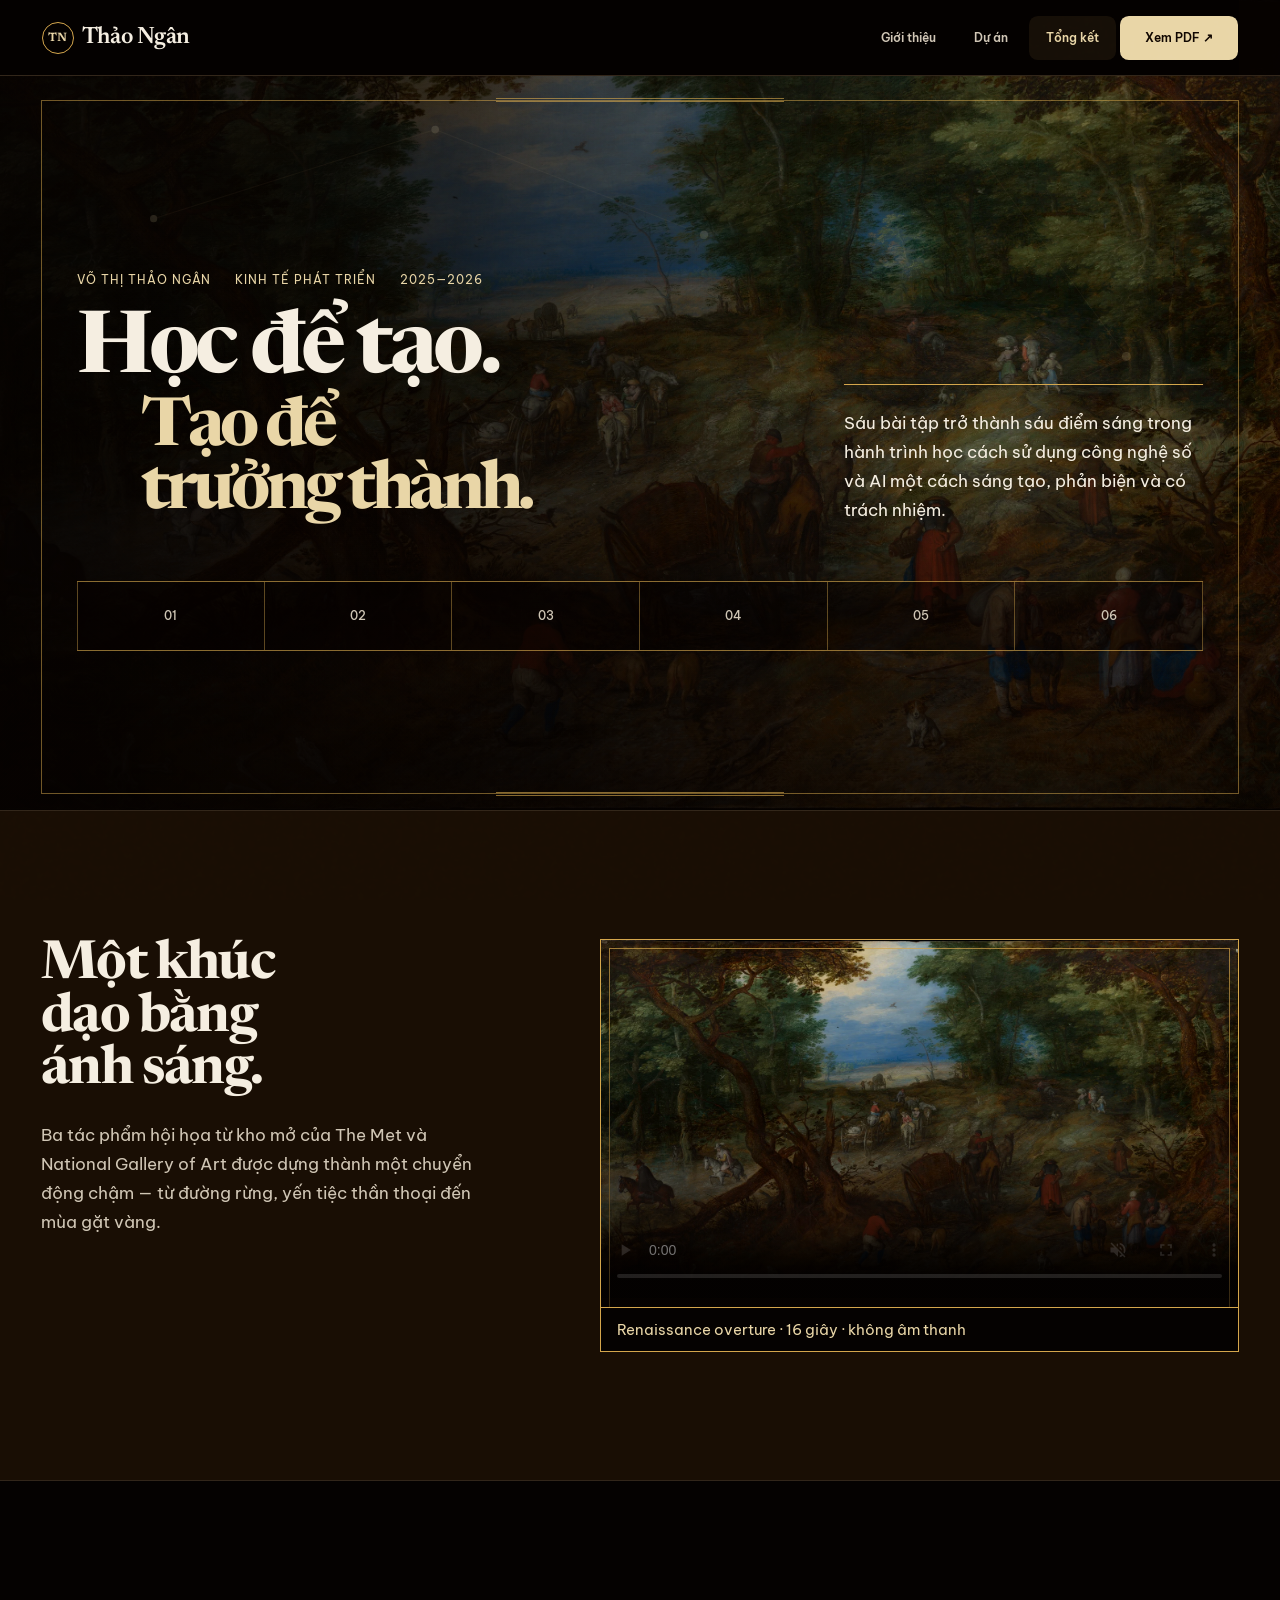
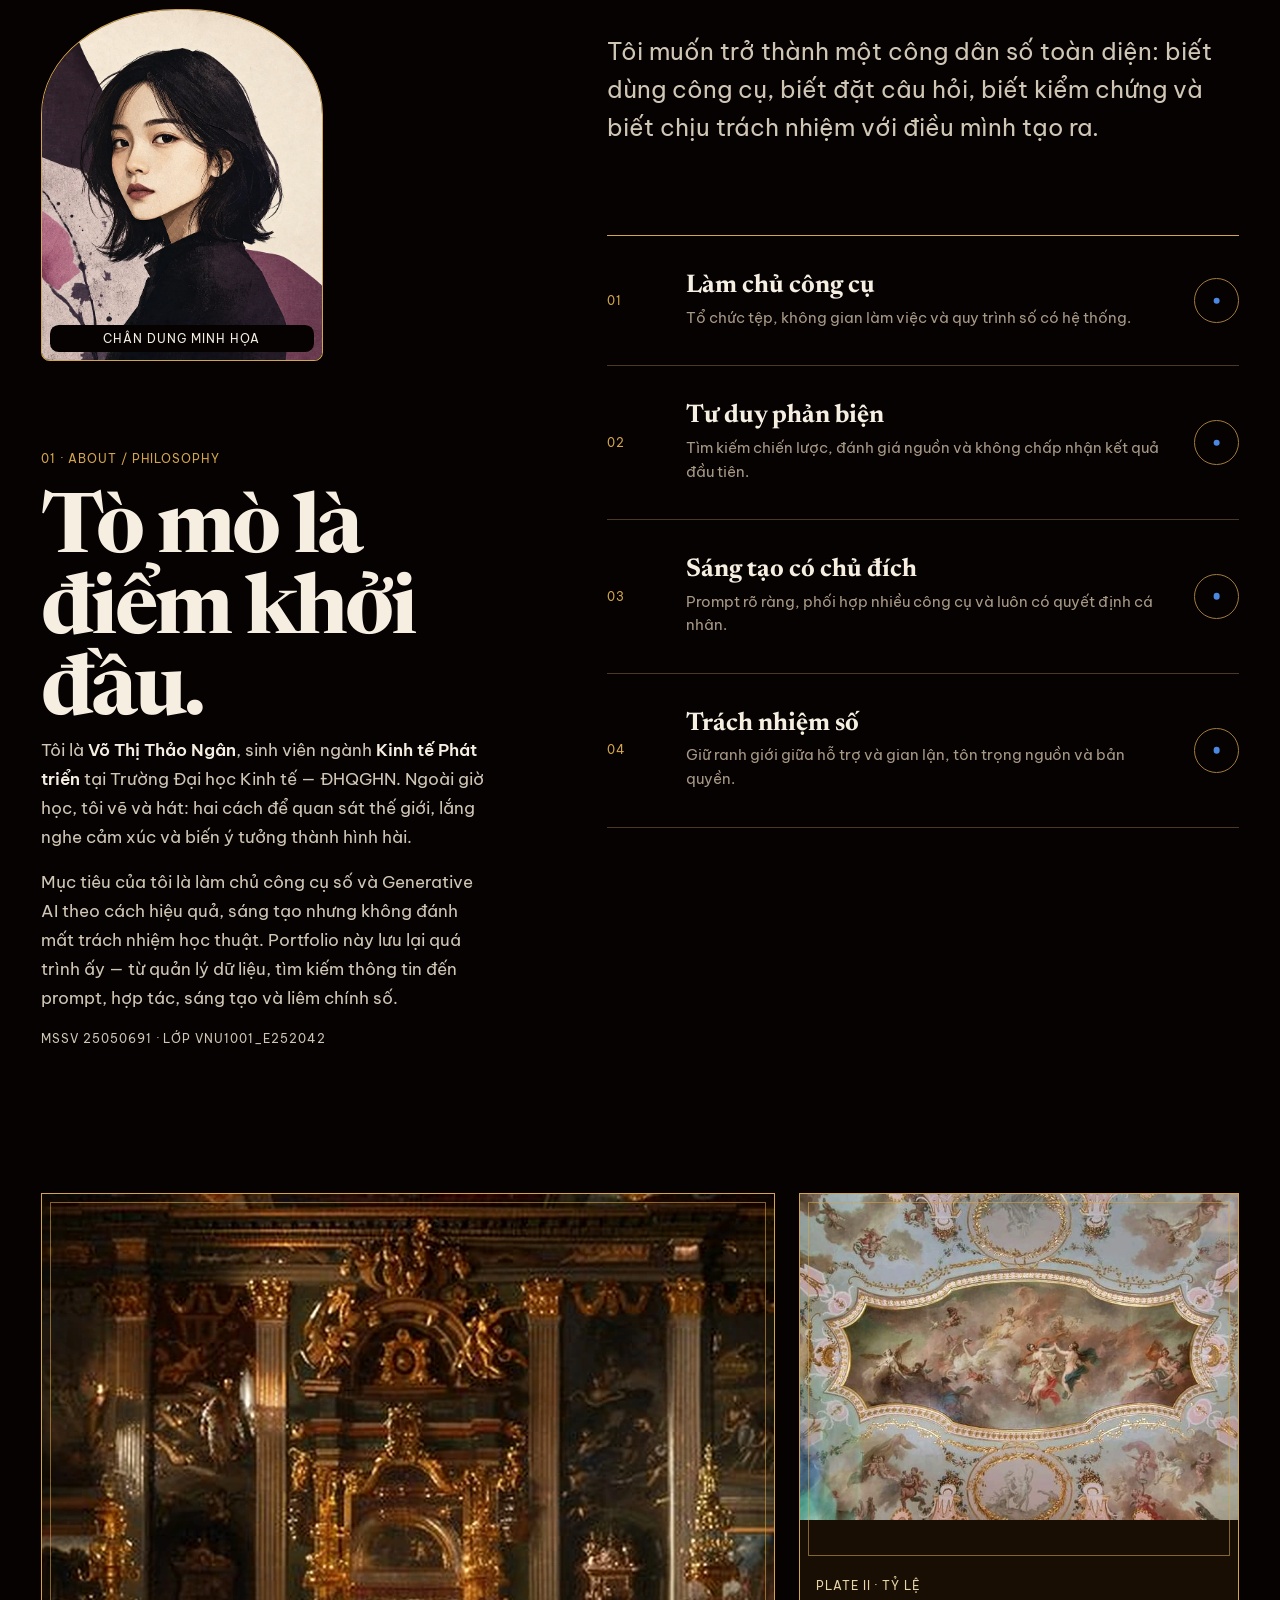
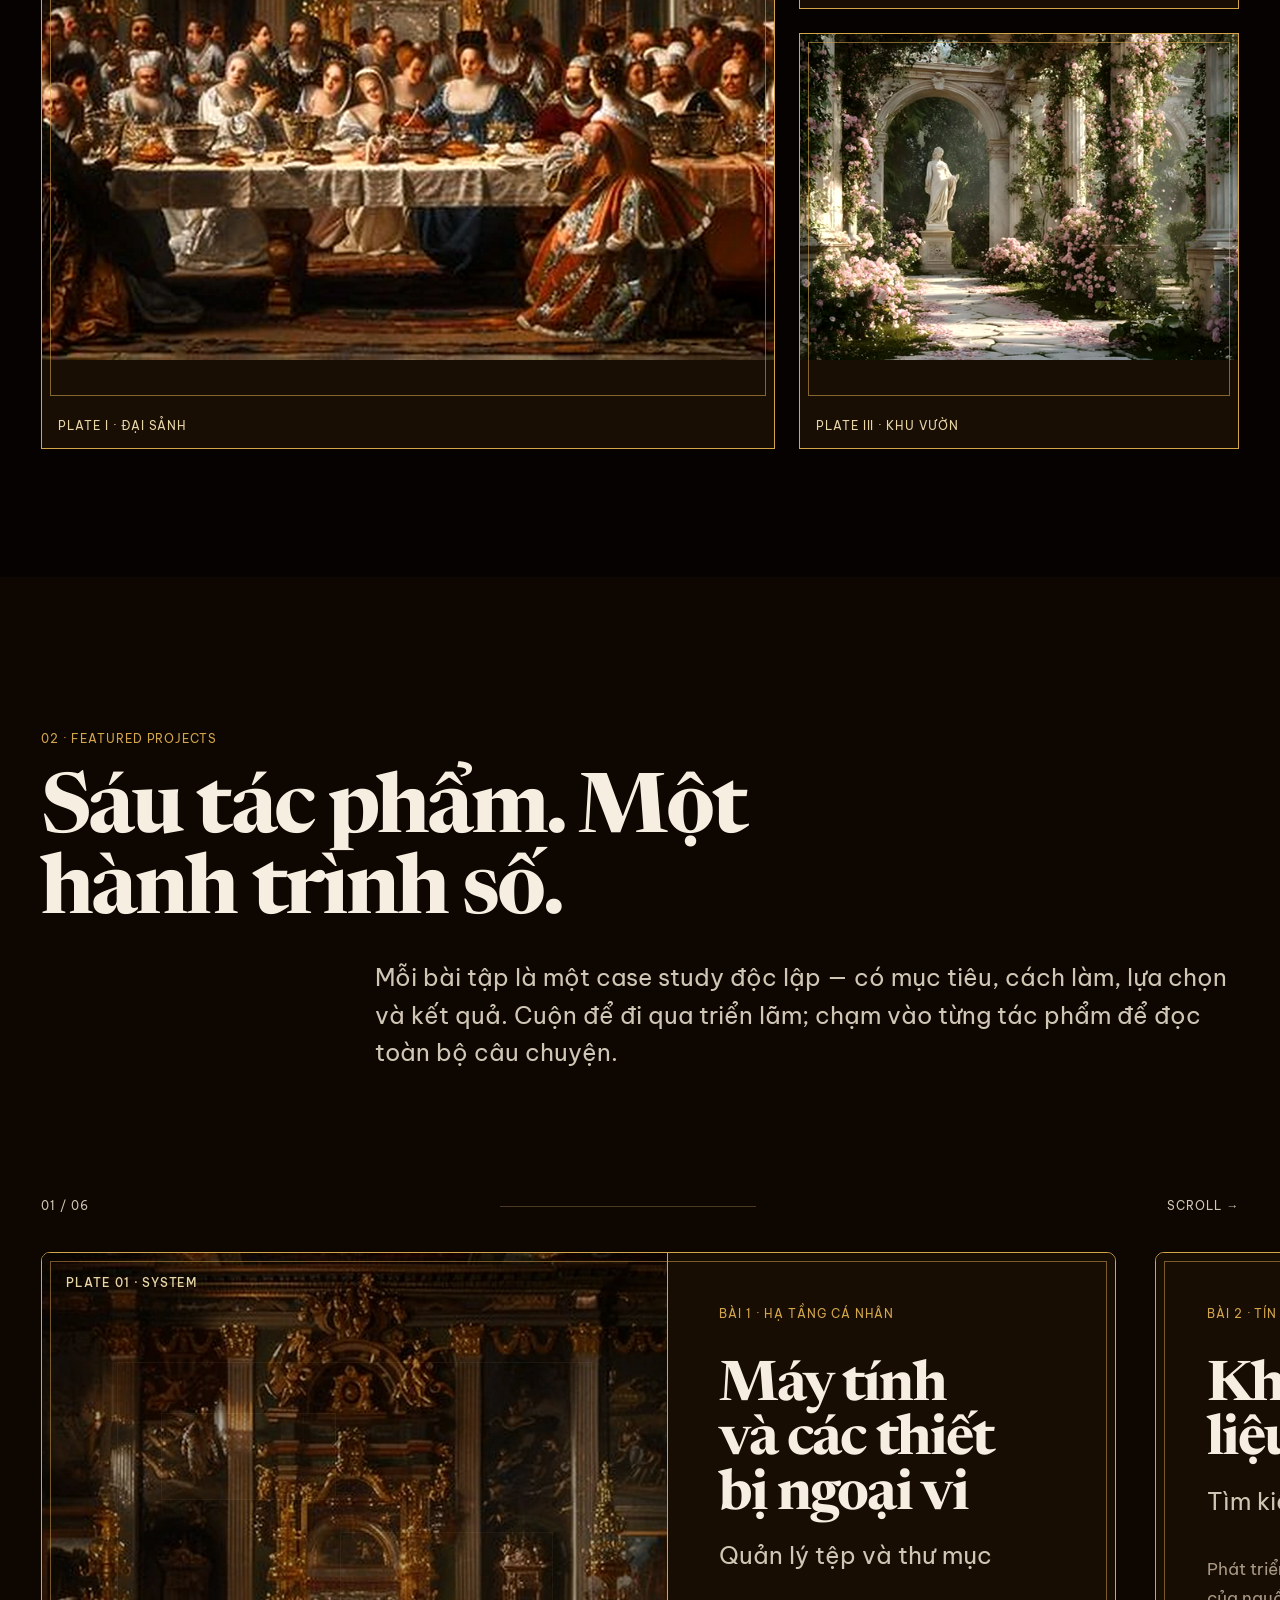
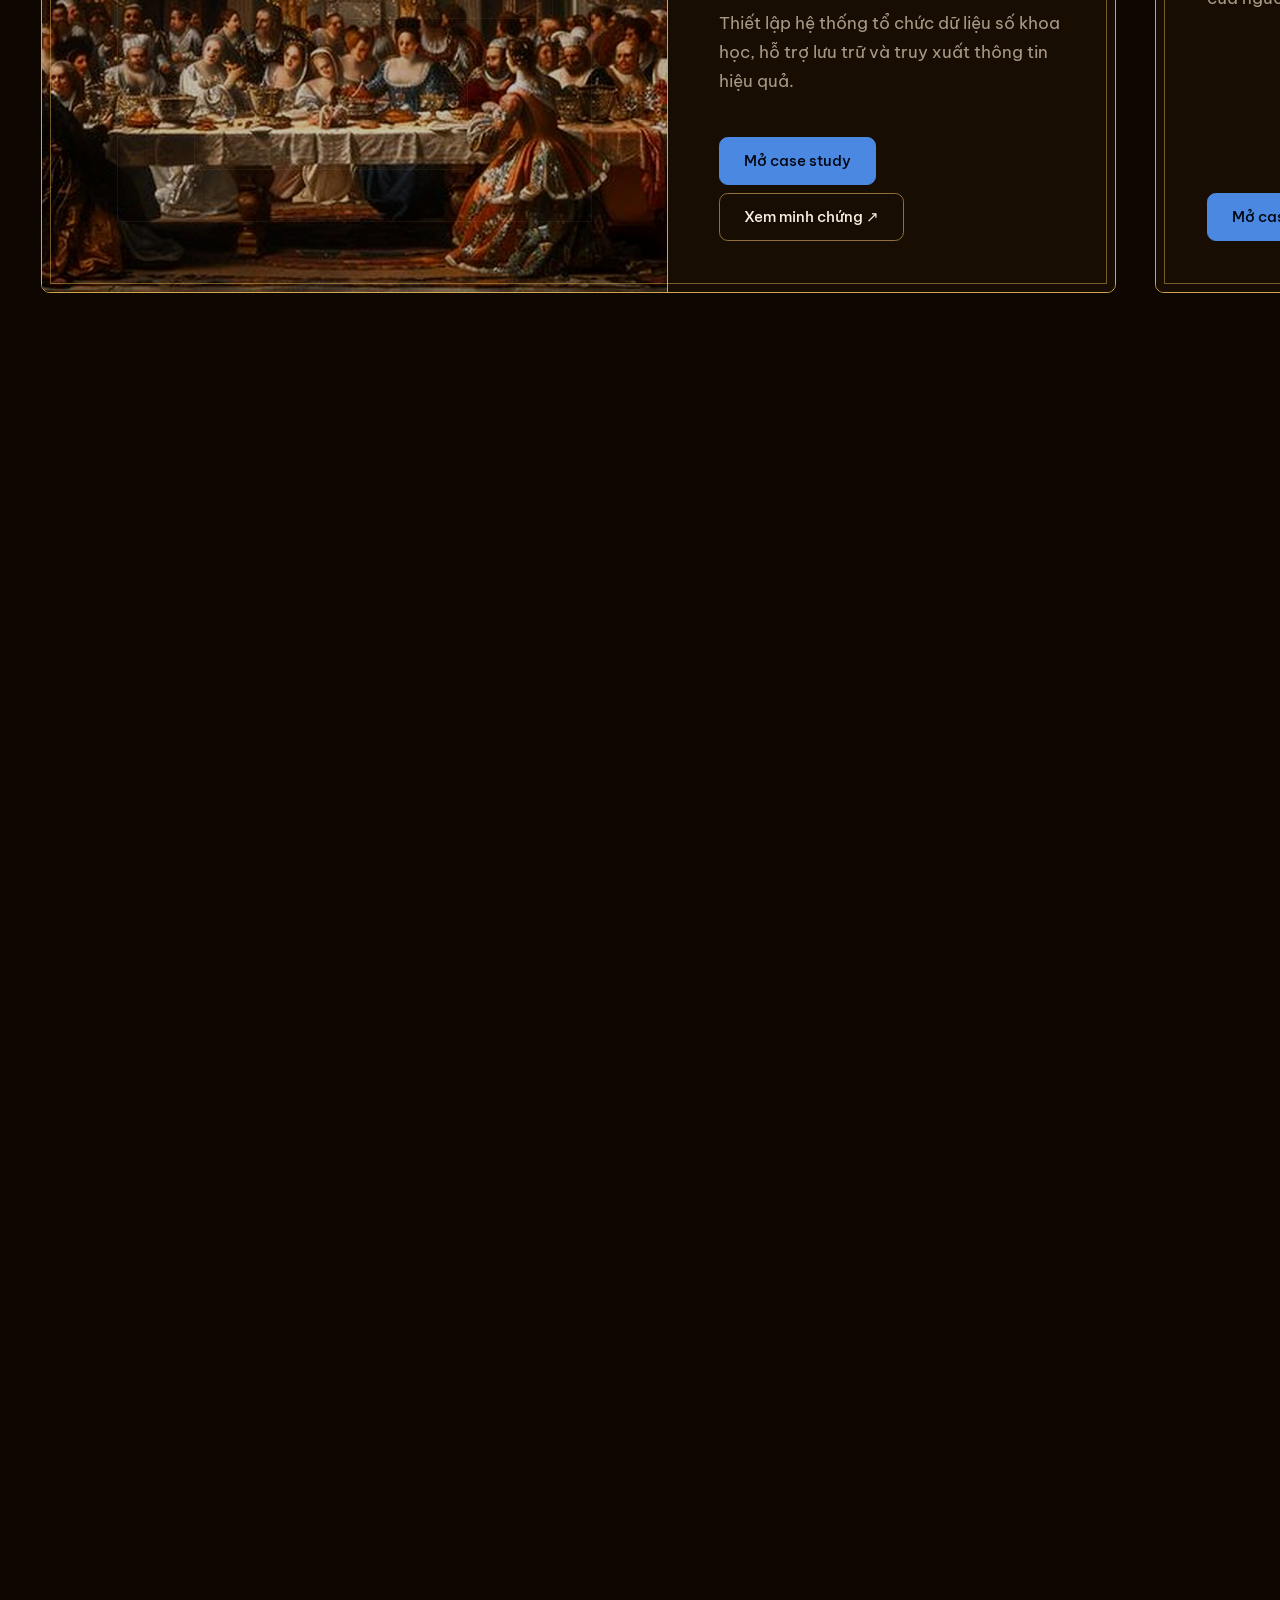
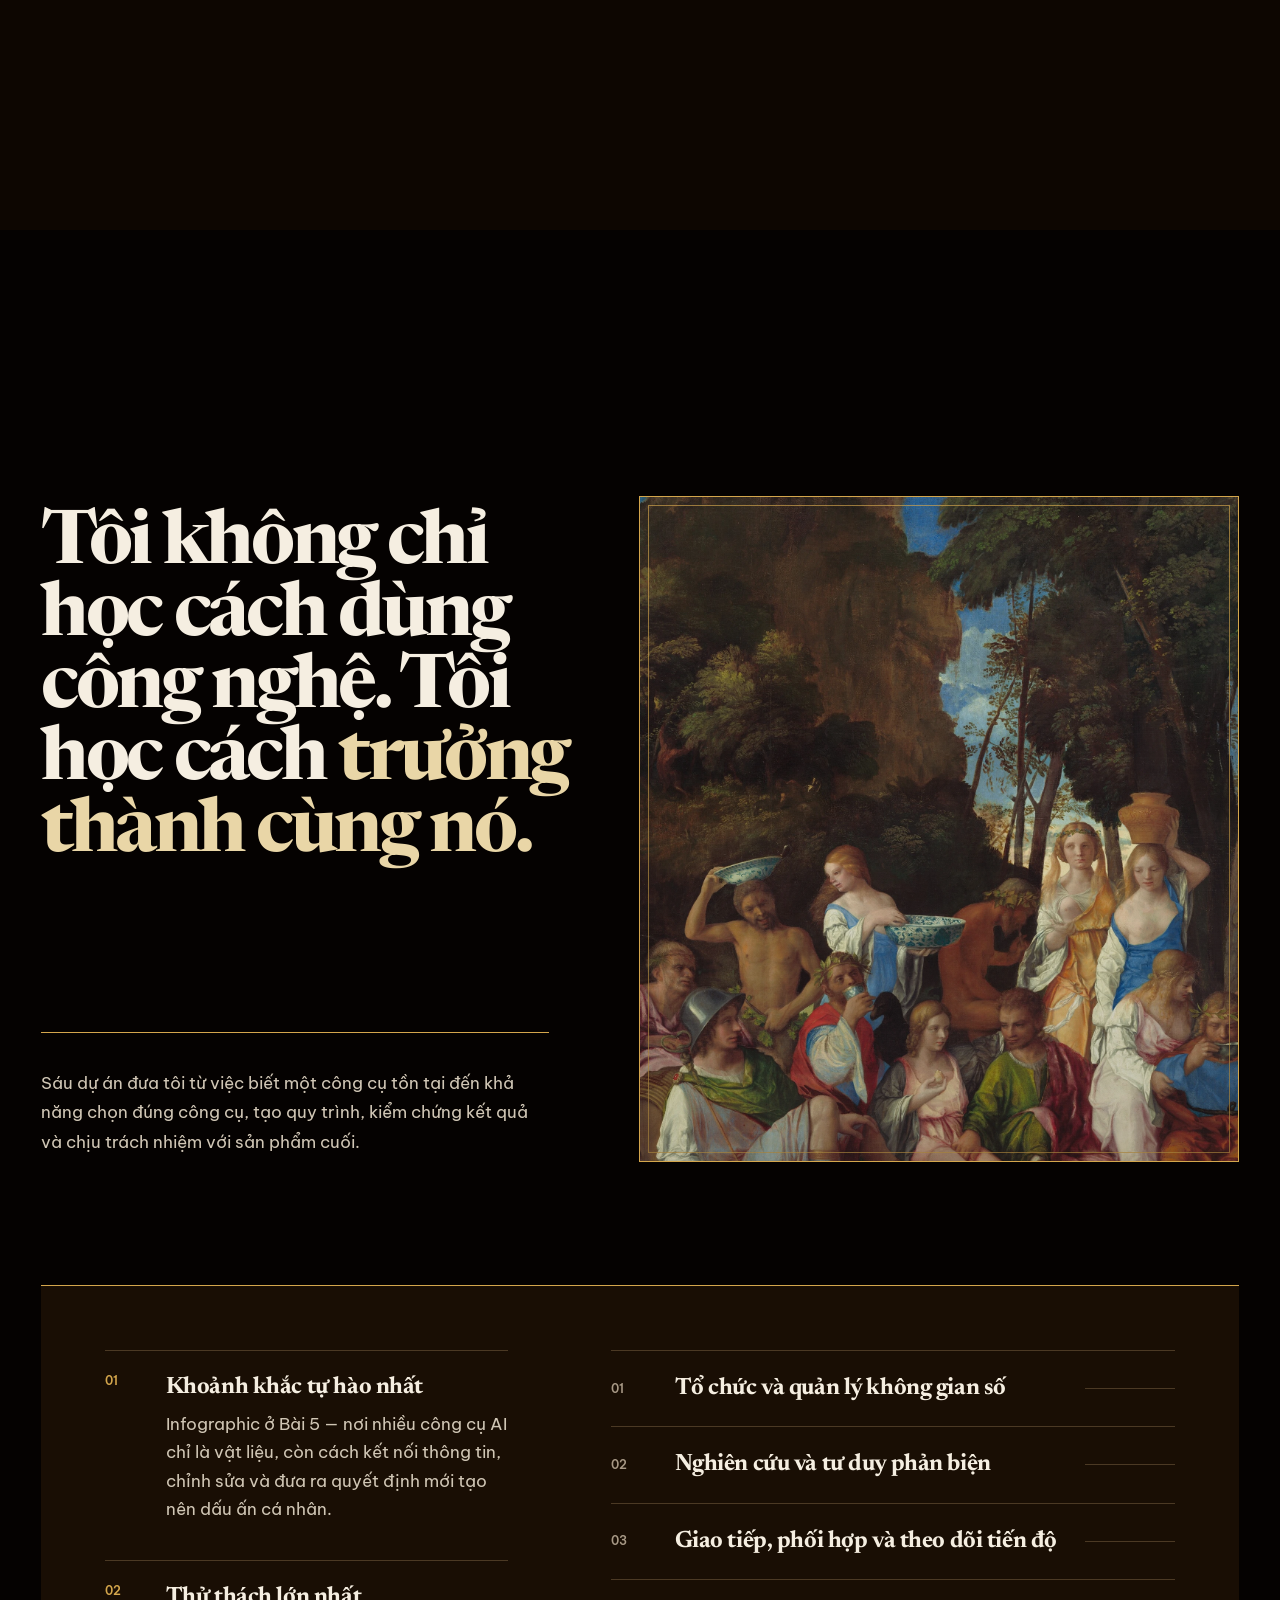
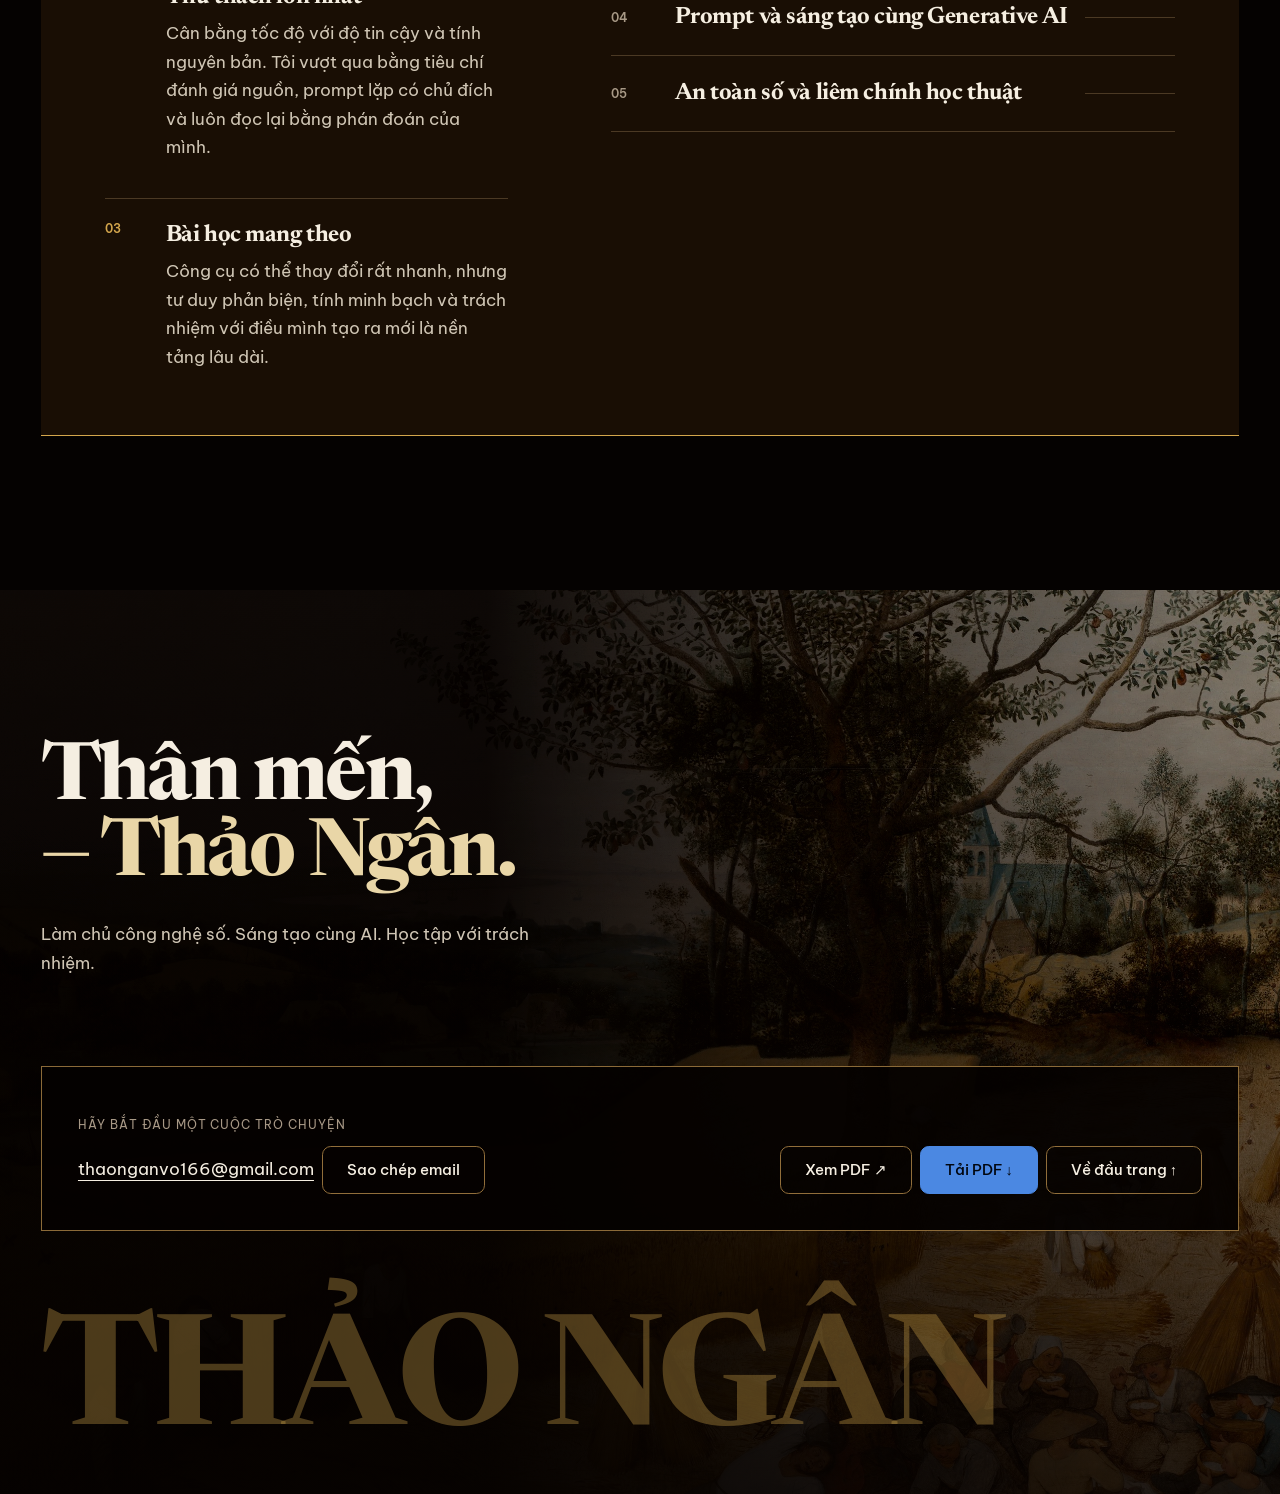
==== docs/index.html @ 8cfe838f "Redesign hero as cinematic project index" ====
<!doctype html>
<html lang="vi">
<head>
  <meta charset="utf-8">
  <meta name="viewport" content="width=device-width, initial-scale=1, viewport-fit=cover">
  <meta name="description" content="Portfolio học thuật của Võ Thị Thảo Ngân — sáu dự án về công nghệ số và trí tuệ nhân tạo.">
  <link rel="canonical" href="https://quytranngoc34-ai.github.io/portfolio/">
  <link rel="icon" href="assets/favicon.svg" type="image/svg+xml">
  <title>Võ Thị Thảo Ngân · Digital Learning Portfolio</title>
  <link rel="stylesheet" href="tokens.css?v=typography-20260719">
  <style>
    /* Hallmark · macrostructure: Split Studio · H2 knobs: ratio=7/5, proof=constellation index, divider=negative space
     * enrichment: E2 art-directed 1080p video + E8 museum Open Access imagery · assets: local/self-hosted
     * polish: framed diptychs + accession details · nav: N10 scroll morph · footer: Ft5 Statement
     * theme: custom Renaissance nocturne · axes: dark / roman-serif / cool-lapis · metal: antique gold · studied: no
     */
    /* Hallmark · pre-emit critique: P5 H5 E5 S5 R5 V5 */
    /* Audit · contrast: pass (40–41) · slop: pass (58/58) · nav: N10 · footer: Ft5 · honest: pass (46) · chrome: pass (47) · tokens: pass (48) · responsive/mobile: pass (34, 49–57) · studied: no */
    *, *::before, *::after { box-sizing: border-box; }
    html { scroll-behavior: smooth; background: var(--color-canvas); }
    html, body { overflow-x: clip; }
    body {
      margin: 0;
      color: var(--color-ink);
      background: var(--color-canvas);
      font-family: var(--font-body);
      font-size: var(--text-base);
      line-height: 1.62;
      text-rendering: optimizeLegibility;
    }
    body::after {
      content: "";
      position: fixed;
      inset: 0;
      z-index: var(--z-grain);
      pointer-events: none;
      opacity: 0.045;
      background-image: url("data:image/svg+xml,%3Csvg viewBox='0 0 180 180' xmlns='http://www.w3.org/2000/svg'%3E%3Cfilter id='n'%3E%3CfeTurbulence type='fractalNoise' baseFrequency='.78' numOctaves='3' stitchTiles='stitch'/%3E%3C/filter%3E%3Crect width='100%25' height='100%25' filter='url(%23n)' opacity='.8'/%3E%3C/svg%3E");
      mix-blend-mode: soft-light;
    }
    a { color: inherit; text-decoration-thickness: var(--rule); text-underline-offset: 0.28em; }
    button, a { -webkit-tap-highlight-color: transparent; }
    button { font: inherit; }
    img, svg, canvas { display: block; max-width: 100%; }
    :focus-visible { outline: 2px solid var(--color-accent); outline-offset: 4px; }
    ::selection { background: var(--color-accent); color: var(--color-canvas-deep); }
    .skip-link {
      position: fixed; left: var(--space-3); top: var(--space-3); z-index: var(--z-skip-link);
      padding: var(--space-2) var(--space-3); background: var(--color-ink); color: var(--color-canvas);
      transform: translateY(-160%); transition: transform var(--duration-fast) var(--ease-out);
    }
    .skip-link:focus { transform: translateY(0); }
    .shell { width: min(100%, var(--content-max)); margin-inline: auto; padding-inline: var(--page-gutter); }
    .mono { font-family: var(--font-mono); font-size: var(--text-xs); letter-spacing: 0.08em; text-transform: uppercase; }
    .muted { color: var(--color-muted); }

    .site-nav {
      position: fixed; z-index: var(--z-nav); top: max(var(--space-3), env(safe-area-inset-top)); left: 50%;
      width: min(calc(100% - (var(--page-gutter) * 2)), var(--nav-max)); min-height: var(--nav-height);
      display: flex; align-items: center; gap: var(--space-2); padding: var(--space-1) var(--space-2) var(--space-1) var(--space-3);
      border: var(--rule) solid color-mix(in oklch, var(--color-rule) 86%, transparent);
      border-radius: var(--radius-pill); background: color-mix(in oklch, var(--color-canvas-deep) 82%, transparent);
      box-shadow: var(--shadow-soft); backdrop-filter: blur(18px) saturate(1.08);
      transform: translateX(-50%);
    }
    .brand { display: inline-flex; align-items: center; gap: var(--space-2); min-height: 2.75rem; text-decoration: none; white-space: nowrap; }
    .brand-mark { display: grid; place-items: center; width: 2rem; aspect-ratio: 1; border: var(--rule) solid var(--color-accent); border-radius: 50% 50% 44% 44%; color: var(--color-accent-soft); font: 600 var(--text-xs)/1 var(--font-display); }
    .brand-name { font-family: var(--font-display); font-size: var(--text-lg); font-weight: 600; letter-spacing: -0.02em; }
    .nav-links { display: flex; align-items: center; justify-content: center; gap: var(--space-1); margin-left: auto; }
    .nav-link, .nav-pdf, .menu-toggle {
      min-height: 2.75rem; display: inline-flex; align-items: center; justify-content: center; border-radius: var(--radius-pill);
      border: var(--rule) solid transparent; padding: 0 var(--space-3); color: var(--color-ink-soft); background: transparent;
      font: 600 var(--text-xs)/1 var(--font-body); text-decoration: none; white-space: nowrap; cursor: pointer;
      transition: color var(--duration-fast) var(--ease-out), background var(--duration-fast) var(--ease-out), transform var(--duration-fast) var(--ease-out), border-color var(--duration-fast) var(--ease-out);
    }
    .nav-link[aria-current="true"] { color: var(--color-ink); background: color-mix(in oklch, var(--color-ink) 7%, transparent); }
    .nav-link:active, .nav-pdf:active, .menu-toggle:active { transform: scale(0.97); }
    .nav-pdf { padding-inline: var(--space-4); color: var(--color-accent-ink); background: var(--color-accent-soft); }
    .nav-pdf:hover { background: var(--color-accent); }
    .menu-toggle { display: none; margin-left: auto; border-color: var(--color-rule); }

    .hero {
      position: relative; isolation: isolate; min-height: clamp(42rem, 88dvh, 56rem); overflow: clip;
      padding: var(--space-hero-start) var(--page-gutter) var(--space-hero-end);
      background: var(--color-canvas-deep);
    }
    .hero::before { content: ""; position: absolute; inset: 0; z-index: -4; background: url("assets/renaissance/fresco-heaven.webp") center 24% / cover no-repeat; opacity: 0.9; animation: hero-image-settle var(--duration-slow) var(--ease-out) both; }
    .hero::after { content: ""; position: absolute; inset: 0; z-index: -3; background: linear-gradient(90deg, color-mix(in oklch, var(--color-canvas-deep) 97%, transparent) 0 34%, color-mix(in oklch, var(--color-canvas-deep) 66%, transparent) 64%, color-mix(in oklch, var(--color-canvas-deep) 32%, transparent)); pointer-events: none; }
    .hero-spotlight { position: absolute; inset: 0; z-index: -2; background: radial-gradient(32rem circle at var(--mx, 78%) var(--my, 30%), color-mix(in oklch, var(--color-accent) 10%, transparent), transparent 72%); }
    .constellation { position: absolute; inset: 0; width: 100%; height: 100%; z-index: -1; opacity: 0.24; mix-blend-mode: screen; }
    .hero-inner { width: min(100%, var(--content-max)); height: 100%; margin-inline: auto; display: grid; grid-template-columns: minmax(0, 1.4fr) minmax(18rem, 0.6fr); gap: var(--space-5); align-items: end; }
    .hero-copy { align-self: end; }
    .hero-meta { display: flex; flex-wrap: wrap; gap: var(--space-2) var(--space-4); color: var(--color-ink-soft); margin: 0 0 var(--space-4); }
    .hero h1 { margin: 0; max-width: 18ch; min-width: 0; overflow-wrap: anywhere; font-family: var(--font-display); font-size: var(--text-hero); font-weight: 700; letter-spacing: -0.045em; line-height: 1.03; }
    .hero h1 span { display: block; }
    .hero h1 span:last-child { max-width: 18ch; color: var(--color-accent-soft); margin-left: var(--space-hero-title-offset); font-size: 0.84em; line-height: 1.06; }
    .hero-aside { max-width: 50ch; justify-self: end; padding-bottom: var(--space-2); }
    .hero-aside p { margin: 0 0 var(--space-4); color: var(--color-ink-soft); }
    .hero-index { display: grid; grid-template-columns: repeat(3, 1fr); gap: var(--space-2); }
    .constellation-link {
      min-height: 3.5rem; display: grid; place-items: center; position: relative; border: var(--rule) solid color-mix(in oklch, var(--color-rule) 75%, transparent);
      border-radius: var(--radius-sm); background: color-mix(in oklch, var(--color-surface) 58%, transparent); color: var(--color-ink-soft);
      font: 500 var(--text-xs)/1 var(--font-mono); text-decoration: none; backdrop-filter: blur(10px);
      transition: color var(--duration-fast) var(--ease-out), border-color var(--duration-fast) var(--ease-out), transform var(--duration-fast) var(--ease-out);
    }
    .constellation-link:active { transform: translateY(0) scale(0.98); }
    .hero-reveal { animation: hero-settle var(--duration-slow) var(--ease-out) both; }
    @keyframes hero-settle { from { opacity: 0; transform: translateY(1.3rem); } to { opacity: 1; transform: translateY(0); } }
    @keyframes hero-image-settle { from { opacity: 0; } to { opacity: 0.9; } }

    .atelier-film { padding-block: var(--space-8); background: var(--color-canvas); }
    .film-grid { display: grid; grid-template-columns: minmax(14rem, 0.42fr) minmax(0, 1.58fr); gap: var(--space-film-gap); align-items: end; }
    .film-copy { align-self: start; padding-top: var(--space-5); }
    .film-copy h2 { max-width: 8ch; min-width: 0; margin: 0; overflow-wrap: anywhere; font: 700 var(--text-xl)/1.05 var(--font-display); letter-spacing: -0.03em; }
    .film-copy p { max-width: 48ch; margin: var(--space-4) 0 0; color: var(--color-ink-soft); line-height: 1.68; }
    .film-frame { position: relative; margin: 0; overflow: hidden; border: var(--rule) solid var(--color-rule); background: var(--color-surface); isolation: isolate; }
    .film-frame::before, .film-frame::after { content: ""; position: absolute; z-index: 2; pointer-events: none; }
    .film-frame::before { inset: var(--space-2); border: var(--rule) solid color-mix(in oklch, var(--color-accent) 58%, transparent); }
    .film-frame::after { inset: 0; background: linear-gradient(180deg, transparent 58%, color-mix(in oklch, var(--color-canvas-deep) 78%, transparent)); }
    .film-frame video { width: 100%; aspect-ratio: 16 / 9; object-fit: cover; filter: saturate(0.78) sepia(0.16) contrast(1.08); }
    .film-frame figcaption { position: absolute; z-index: 3; inset: auto var(--space-4) var(--space-3); color: var(--color-ink-soft); font-size: var(--text-sm); }

    .renaissance-frieze { display: grid; grid-template-columns: minmax(0, 1.25fr) minmax(0, 0.75fr); grid-template-rows: repeat(2, minmax(14rem, 23rem)); gap: var(--space-3); margin-top: var(--space-8); }
    .frieze-piece { position: relative; margin: 0; overflow: hidden; background: var(--color-surface); }
    .frieze-piece:first-child { grid-row: span 2; }
    .frieze-piece img { width: 100%; height: 100%; object-fit: cover; image-rendering: auto; filter: saturate(0.9) sepia(0.05) contrast(1.04); transition: filter var(--duration-base) var(--ease-out); }
    .frieze-piece figcaption { position: absolute; inset: auto var(--space-3) var(--space-3); padding: var(--space-1) var(--space-2); color: var(--color-ink); background: color-mix(in oklch, var(--color-canvas-deep) 78%, transparent); backdrop-filter: blur(8px); }
    .frieze-piece:nth-child(1) img { object-position: 50% 58%; }
    .frieze-piece:nth-child(2) img { object-position: 50% 42%; }
    .frieze-piece:nth-child(3) img { object-position: 50% 54%; }

    .section { position: relative; padding-block: var(--space-8); }
    .section-number { display: block; margin-bottom: var(--space-4); color: var(--color-accent-soft); }
    .section-title { max-width: 12ch; min-width: 0; overflow-wrap: anywhere; margin: 0; font: 700 var(--text-2xl)/1.03 var(--font-display); letter-spacing: -0.035em; }
    .section-lede { max-width: 62ch; margin: var(--space-4) 0 0; color: var(--color-ink-soft); font-size: var(--text-lg); }

    .about { background: var(--color-canvas-deep); }
    .about-grid { display: grid; grid-template-columns: minmax(0, 0.85fr) minmax(23rem, 1.15fr); gap: var(--space-dossier-gap); align-items: start; }
    .about-copy { position: sticky; top: calc(var(--nav-height) + var(--space-6)); }
    .portrait-mark { position: relative; width: clamp(12rem, 21vw, 18rem); aspect-ratio: 4 / 5; margin: 0 0 var(--space-6); overflow: hidden; border: var(--rule) solid var(--color-rule); border-radius: 48% 48% var(--radius-md) var(--radius-md) / 34% 34% var(--radius-md) var(--radius-md); background: var(--color-surface); box-shadow: var(--shadow-soft); }
    .portrait-mark img { width: 100%; height: 100%; object-fit: cover; object-position: 48% 50%; image-rendering: auto; filter: saturate(0.88) contrast(1.03); }
    .portrait-mark figcaption { position: absolute; inset: auto var(--space-2) var(--space-2); padding: var(--space-1) var(--space-2); border-radius: var(--radius-pill); color: var(--color-ink); background: color-mix(in oklch, var(--color-canvas-deep) 82%, transparent); backdrop-filter: blur(10px); text-align: center; }
    .about-copy p { max-width: 65ch; margin: 0 0 var(--space-3); color: var(--color-ink-soft); line-height: 1.68; }
    .about-copy strong { color: var(--color-ink); font-weight: 600; }
    .philosophy-map { margin-top: var(--space-7); border-top: var(--rule) solid var(--color-rule); }
    .map-item { display: grid; grid-template-columns: 3.6rem 1fr auto; gap: var(--space-4); align-items: center; padding-block: var(--space-5); border-bottom: var(--rule) solid var(--color-rule); }
    .map-index { color: var(--color-accent-soft); }
    .map-item h3 { margin: 0 0 var(--space-1); font: 700 var(--text-lg)/1.16 var(--font-display); }
    .map-item p { margin: 0; color: var(--color-muted); font-size: var(--text-sm); }
    .map-orbit { width: 2.8rem; aspect-ratio: 1; border: var(--rule) solid var(--color-rule); border-radius: 50%; position: relative; }
    .map-orbit::after { content: ""; position: absolute; width: 0.5rem; aspect-ratio: 1; left: 50%; top: 50%; border-radius: 50%; background: var(--color-accent); transform: translate(-50%, -50%); box-shadow: 0 0 1rem var(--color-accent); transition: transform var(--duration-base) var(--ease-out); }
    .map-item:hover .map-orbit::after { transform: translate(-50%, -50%) scale(1.8); }

    .projects { padding-bottom: 0; }
    .projects-intro { padding-bottom: var(--space-6); }
    .gallery-shell { position: relative; height: 460vh; }
    .gallery-pin { position: sticky; top: var(--banner-height); height: calc(100dvh - var(--banner-height)); display: grid; align-items: center; overflow: clip; }
    .gallery-status { position: absolute; top: clamp(5.7rem, 10vh, 7rem); left: var(--page-gutter); right: var(--page-gutter); display: flex; justify-content: space-between; color: var(--color-muted); pointer-events: none; }
    .gallery-progress { width: min(16rem, 36vw); height: var(--rule); align-self: center; background: var(--color-rule); overflow: hidden; }
    .gallery-progress span { display: block; width: 100%; height: 100%; background: var(--color-accent); transform: scaleX(var(--gallery-progress, 0)); transform-origin: left; }
    .project-track { display: flex; gap: var(--space-project-gap); width: max-content; padding-inline: var(--page-gutter); will-change: transform; transform: translate3d(var(--track-x, 0px), 0, 0); }
    .project-card {
      width: min(72vw, 52rem); min-height: min(78dvh, 45rem); display: grid; grid-template-columns: minmax(0, 1fr); grid-template-rows: auto minmax(0, 1fr); overflow: hidden;
      border: var(--rule) solid var(--color-rule); border-radius: var(--radius-sm); background: var(--color-surface); box-shadow: none;
    }
    .project-art { position: relative; min-height: 0; aspect-ratio: 16 / 9; overflow: hidden; border-bottom: var(--rule) solid var(--color-rule); background: var(--color-canvas-deep); color: var(--color-accent-soft); }
    .project-art::before { content: attr(data-plate); position: absolute; top: var(--space-4); left: var(--space-4); z-index: 2; color: var(--color-ink-soft); font: 500 var(--text-xs)/1 var(--font-mono); letter-spacing: 0.08em; }
    .project-art::after { content: ""; position: absolute; inset: 0; z-index: 1; pointer-events: none; background: linear-gradient(180deg, color-mix(in oklch, var(--color-canvas-deep) 30%, transparent), transparent 42%, color-mix(in oklch, var(--color-canvas-deep) 58%, transparent)); }
    .project-painting { width: 100%; height: 100%; object-fit: cover; image-rendering: auto; backface-visibility: hidden; filter: saturate(0.9) sepia(0.05) contrast(1.04); transition: filter var(--duration-base) var(--ease-out); }
    .project-art.has-painting > div { display: none; }
    .project-card:nth-child(1) .project-painting { object-position: 50% 58%; }
    .project-card:nth-child(2) .project-painting { object-position: 50% 56%; }
    .project-card:nth-child(3) .project-painting { object-position: 50% 44%; }
    .project-card:nth-child(4) .project-painting { object-position: 50% 42%; }
    .project-card:nth-child(5) .project-painting { object-position: 50% 46%; }
    .project-card:nth-child(6) .project-painting { object-position: 50% 48%; }
    .project-body { display: flex; flex-direction: column; padding: var(--space-project-card); }
    .project-kicker { margin: 0 0 var(--space-5); color: var(--color-accent-soft); }
    .project-body h3 { min-width: 0; overflow-wrap: anywhere; margin: 0; font: 700 clamp(2rem, 3.6vw, 4rem)/1.05 var(--font-display); letter-spacing: -0.035em; text-wrap: balance; }
    .project-subtitle { max-width: 45ch; margin: var(--space-3) 0 var(--space-5); color: var(--color-ink-soft); font-size: var(--text-lg); line-height: 1.42; }
    .project-objective { max-width: 48ch; margin: 0; color: var(--color-muted); line-height: 1.68; }
    .project-actions { display: flex; flex-wrap: wrap; gap: var(--space-2); margin-top: auto; padding-top: var(--space-6); }
    .button {
      min-height: 3rem; display: inline-flex; align-items: center; justify-content: center; gap: var(--space-2); border: var(--rule) solid var(--color-rule); border-radius: var(--radius-pill); padding: 0 var(--space-4);
      color: var(--color-ink); background: transparent; text-decoration: none; font: 500 var(--text-sm)/1 var(--font-body); white-space: nowrap; cursor: pointer;
      transition: transform var(--duration-fast) var(--ease-out), border-color var(--duration-fast) var(--ease-out), background var(--duration-fast) var(--ease-out), color var(--duration-fast) var(--ease-out);
    }
    .button:hover { background: color-mix(in oklch, var(--color-accent) 10%, transparent); }
    .button:active { transform: scale(0.97); }
    .button:disabled, .button[aria-disabled="true"] { cursor: not-allowed; color: var(--color-muted); border-color: color-mix(in oklch, var(--color-rule) 55%, transparent); background: transparent; }
    .button[data-state="loading"] { cursor: progress; opacity: 0.72; }
    .button[data-state="error"] { border-color: var(--color-error); }
    .button[data-state="success"] { border-color: var(--color-accent-soft); color: var(--color-accent-soft); }
    .button-primary { color: var(--color-accent-ink); background: var(--color-accent-soft); border-color: var(--color-accent-soft); }
    .button-primary:hover { background: var(--color-accent); }

    .art-grid { position: absolute; inset: 17% 12% 11%; border: var(--rule) solid var(--color-rule); }
    .art-grid span { position: absolute; border: var(--rule) solid var(--color-rule); background: color-mix(in oklch, var(--color-surface) 80%, transparent); transition: transform var(--duration-base) var(--ease-out), border-color var(--duration-base) var(--ease-out); }
    .art-grid span:nth-child(1) { width: 37%; height: 19%; left: 9%; top: 11%; }
    .art-grid span:nth-child(2) { width: 45%; height: 19%; right: 8%; top: 37%; }
    .art-grid span:nth-child(3) { width: 58%; height: 19%; left: 16%; bottom: 11%; }
    .project-card:hover .art-grid span:nth-child(1) { transform: translate(0.6rem, -0.4rem); }
    .project-card:hover .art-grid span:nth-child(2) { transform: translate(-0.8rem, 0.2rem); }
    .project-card:hover .art-grid span:nth-child(3) { transform: translate(0.4rem, 0.5rem); }
    .art-search { position: absolute; width: 66%; aspect-ratio: 1; left: 17%; top: 16%; border: var(--rule) solid var(--color-rule); border-radius: 50%; }
    .art-search::before, .art-search::after { content: ""; position: absolute; inset: 18%; border: var(--rule) solid var(--color-accent); border-radius: 50%; transition: transform var(--duration-base) var(--ease-out); }
    .art-search::after { inset: 36%; background: var(--color-accent); box-shadow: var(--shadow-accent); }
    .project-card:hover .art-search::before { transform: scale(1.16); }
    .art-prompt { position: absolute; inset: 20% 10% 13%; display: grid; gap: var(--space-3); align-content: center; }
    .art-prompt span { height: 3.2rem; border: var(--rule) solid var(--color-rule); transform: translateX(var(--offset)); transition: transform var(--duration-base) var(--ease-out), background var(--duration-base) var(--ease-out); }
    .art-prompt span:nth-child(1) { --offset: 8%; width: 78%; }
    .art-prompt span:nth-child(2) { --offset: 0%; width: 92%; }
    .art-prompt span:nth-child(3) { --offset: 18%; width: 69%; }
    .project-card:hover .art-prompt span { transform: translateX(calc(var(--offset) + 0.7rem)); }
    .art-network { position: absolute; inset: 17% 12%; }
    .art-network::before, .art-network::after { content: ""; position: absolute; left: 10%; right: 10%; top: 50%; height: var(--rule); background: var(--color-rule); transform: rotate(24deg); }
    .art-network::after { transform: rotate(-28deg); }
    .art-network span { position: absolute; width: 2rem; aspect-ratio: 1; border-radius: 50%; background: var(--color-surface-raised); border: var(--rule) solid var(--color-accent); box-shadow: var(--shadow-accent); transition: transform var(--duration-base) var(--ease-out); }
    .art-network span:nth-child(1) { left: 5%; top: 18%; } .art-network span:nth-child(2) { right: 8%; top: 8%; } .art-network span:nth-child(3) { left: 32%; bottom: 8%; } .art-network span:nth-child(4) { right: 24%; bottom: 28%; }
    .project-card:hover .art-network span { transform: scale(1.18); }
    .art-collage { position: absolute; inset: 18% 12%; display: grid; grid-template-columns: 1.4fr 0.8fr; grid-template-rows: 0.8fr 1.2fr; gap: var(--space-2); transform: rotate(-2deg); }
    .art-collage span { border: var(--rule) solid var(--color-rule); background: color-mix(in oklch, var(--color-surface) 78%, transparent); transition: transform var(--duration-base) var(--ease-out); }
    .art-collage span:nth-child(1) { grid-row: span 2; background: color-mix(in oklch, var(--color-accent) 18%, var(--color-surface)); }
    .project-card:hover .art-collage span:nth-child(1) { transform: rotate(2deg); }
    .project-card:hover .art-collage span:nth-child(2) { transform: translateY(-0.5rem); }
    .art-integrity { position: absolute; inset: 17% 12%; display: grid; place-items: center; }
    .art-integrity::before { content: ""; width: 62%; aspect-ratio: 1; border: var(--rule) solid var(--color-rule); border-radius: 50%; box-shadow: inset 0 0 0 2rem color-mix(in oklch, var(--color-surface) 50%, transparent); transition: transform var(--duration-base) var(--ease-out); }
    .art-integrity::after { content: ""; position: absolute; width: clamp(1.25rem, 3vw, 2.5rem); height: clamp(2.25rem, 5vw, 4.5rem); border-right: calc(var(--rule) * 4) solid var(--color-accent-soft); border-bottom: calc(var(--rule) * 4) solid var(--color-accent-soft); transform: translateY(-10%) rotate(45deg); }
    .project-card:hover .art-integrity::before { transform: rotate(12deg); }

    .reflection { position: relative; isolation: isolate; overflow: hidden; scroll-margin-top: calc(var(--nav-height) + var(--space-4)); padding-block: var(--space-8); background: var(--color-canvas-deep); color: var(--color-ink); }
    .reflection::after {
      content: "";
      position: absolute;
      inset: 0;
      z-index: -2;
      background:
        linear-gradient(90deg,
          color-mix(in oklch, var(--color-canvas-deep) 86%, transparent) 0 36%,
          color-mix(in oklch, var(--color-canvas-deep) 48%, transparent) 64%,
          color-mix(in oklch, var(--color-canvas-deep) 12%, transparent) 100%),
        url("assets/renaissance/bellini-titian-feast-3200.webp") center top / cover no-repeat;
      opacity: 0.98;
      filter: saturate(0.98) contrast(1.04) brightness(1.02);
    }
    .reflection::before { content: "06"; position: absolute; right: -0.08em; top: -0.22em; z-index: -1; color: color-mix(in oklch, var(--color-ink) 3.5%, transparent); font: 700 clamp(18rem, 42vw, 40rem)/1 var(--font-display); letter-spacing: -0.08em; pointer-events: none; }
    .reflection .section-number { color: color-mix(in oklch, var(--color-canvas) 65%, var(--color-accent)); }
    .reflection-head { min-height: min(54rem, 88svh); display: flex; align-items: center; padding-block: var(--space-6) var(--space-7); }
    .reflection-quote { width: min(100%, 11.8ch); margin: 0; color: var(--color-ink); font: 700 clamp(3.8rem, 7.1vw, 7.4rem)/0.98 var(--font-display); letter-spacing: -0.052em; text-wrap: nowrap; }
    .reflection-quote > span, .reflection-quote > mark { display: block; }
    .reflection-quote mark { padding: 0; color: var(--color-accent-soft); background: transparent; }
    .reflection-intro { max-width: 50rem; margin: 0 0 0 auto; padding-top: var(--space-4); border-top: var(--rule) solid var(--color-rule); color: var(--color-ink-soft); line-height: 1.7; }
    .reflection-intro, .reflection-grid { text-shadow: 0 1px 0 var(--color-canvas-deep), 0 0 1.5rem var(--color-canvas-deep); }
    .reflection-grid { display: grid; grid-template-columns: minmax(17rem, 0.72fr) minmax(0, 1.28fr); gap: var(--space-dossier-gap); margin-top: var(--space-7); }
    .reflection-stories { display: grid; gap: var(--space-5); align-content: start; }
    .reflection-note { display: grid; grid-template-columns: 2.8rem 1fr; gap: var(--space-3); padding-top: var(--space-4); border-top: var(--rule) solid var(--color-rule); color: var(--color-ink-soft); line-height: 1.65; }
    .reflection-note > span { font: 600 var(--text-xs)/1 var(--font-body); color: var(--color-accent); }
    .reflection-note strong { display: block; margin-bottom: var(--space-2); color: var(--color-ink); font: 700 var(--text-lg)/1.12 var(--font-display); letter-spacing: -0.018em; }
    .skill-list { counter-reset: skill; border-top: var(--rule) solid var(--color-rule); }
    .skill-item { position: relative; display: grid; grid-template-columns: 3rem minmax(0, 1fr) auto; gap: var(--space-3); align-items: center; padding-block: var(--space-4); border-bottom: var(--rule) solid var(--color-rule); }
    .skill-item::after { content: ""; width: clamp(2.5rem, 7vw, 7rem); height: var(--rule); background: var(--color-rule); transform-origin: right; transition: transform var(--duration-base) var(--ease-out), background-color var(--duration-base) var(--ease-out); }
    .skill-item span { font-family: var(--font-body); font-size: var(--text-xs); font-weight: 600; color: var(--color-muted); }
    .skill-item h3 { margin: 0; font: 700 var(--text-lg)/1.15 var(--font-display); letter-spacing: -0.018em; }
    @media (hover: hover) and (pointer: fine) { .skill-item:hover::after { background: var(--color-accent); } }

    .site-footer { position: relative; isolation: isolate; overflow: hidden; min-height: 75dvh; display: grid; align-items: end; padding-block: var(--space-8) var(--space-6); background: var(--color-canvas-deep); }
    .site-footer::before {
      content: "";
      position: absolute;
      inset: 0;
      z-index: -3;
      background:
        linear-gradient(90deg,
          color-mix(in oklch, var(--color-canvas-deep) 78%, transparent) 0%,
          color-mix(in oklch, var(--color-canvas-deep) 38%, transparent) 56%,
          color-mix(in oklch, var(--color-canvas-deep) 10%, transparent) 100%),
        url("assets/renaissance/bruegel-harvesters-3200.webp") center center / cover no-repeat;
      opacity: 0.98;
      filter: saturate(0.96) contrast(1.04) brightness(1.03);
    }
    .site-footer::after {
      content: "";
      position: absolute;
      inset: 0;
      z-index: -2;
      background: linear-gradient(180deg,
        color-mix(in oklch, var(--color-canvas-deep) 12%, transparent),
        color-mix(in oklch, var(--color-canvas-deep) 38%, transparent) 56%,
        color-mix(in oklch, var(--color-canvas-deep) 82%, transparent));
    }
    .footer-halo { position: absolute; inset: 0; z-index: -1; background: radial-gradient(28rem circle at var(--fx, 72%) var(--fy, 42%), color-mix(in oklch, var(--color-accent) 22%, transparent), transparent 72%); }
    .footer-statement { max-width: 11ch; min-width: 0; overflow-wrap: anywhere; margin: 0; font: 700 var(--text-2xl)/1.02 var(--font-display); letter-spacing: -0.035em; }
    .footer-statement em { color: var(--color-accent-soft); font-style: normal; }
    .footer-letter-note { max-width: 45ch; margin: var(--space-4) 0 0; color: var(--color-ink-soft); line-height: 1.68; }
    .footer-bottom { display: grid; grid-template-columns: 1fr auto; gap: var(--space-5); align-items: end; margin-top: var(--space-7); padding-top: var(--space-5); border-top: var(--rule) solid var(--color-rule); }
    .footer-contact { display: flex; flex-wrap: wrap; gap: var(--space-2); align-items: center; }
    .footer-contact > a { min-height: 2.75rem; display: inline-flex; align-items: center; }
    .footer-actions { display: flex; flex-wrap: wrap; gap: var(--space-2); justify-content: end; }
    .footer-wordmark { margin-top: var(--space-6); color: var(--color-rule); font: 700 clamp(4.2rem, 15vw, 12rem)/0.9 var(--font-display); letter-spacing: -0.045em; white-space: nowrap; }

    dialog.case-dialog { position: fixed; inset: 0; z-index: var(--z-dialog); width: min(calc(100% - 2rem), 86rem); max-height: min(94dvh, 58rem); margin: auto; padding: 0; overflow: hidden; border: var(--rule) solid var(--color-rule); border-radius: var(--radius-lg); color: var(--color-ink); background: color-mix(in oklch, var(--color-surface) 96%, transparent); box-shadow: var(--shadow-soft); backdrop-filter: blur(24px) saturate(1.1); }
    dialog.case-dialog::backdrop { background: color-mix(in oklch, var(--color-canvas-deep) 82%, transparent); backdrop-filter: blur(10px); }
    .dialog-shell { max-height: min(94dvh, 58rem); overflow-y: auto; }
    .dialog-top { position: sticky; top: 0; z-index: 2; display: grid; grid-template-columns: 1fr auto 1fr; align-items: center; min-height: 4.25rem; padding-inline: var(--space-4); border-bottom: var(--rule) solid var(--color-rule); background: color-mix(in oklch, var(--color-surface) 92%, transparent); backdrop-filter: blur(18px); }
    .dialog-number { color: var(--color-accent-soft); }
    .dialog-type { color: var(--color-muted); letter-spacing: 0.12em; text-transform: uppercase; }
    .dialog-close { justify-self: end; width: 2.8rem; aspect-ratio: 1; border-radius: 50%; border: var(--rule) solid var(--color-rule); color: var(--color-ink); background: transparent; cursor: pointer; transition: transform var(--duration-fast) var(--ease-out), border-color var(--duration-fast) var(--ease-out); }
    .dialog-close:hover { border-color: var(--color-accent); }
    .case-hero { display: grid; grid-template-columns: minmax(21rem, 0.9fr) minmax(24rem, 1.1fr); min-height: 25rem; border-bottom: var(--rule) solid var(--color-rule); }
    .case-visual { position: relative; isolation: isolate; min-height: 25rem; overflow: hidden; border-right: var(--rule) solid var(--color-rule); background: var(--color-canvas-deep); }
    .case-visual::before { content: ""; position: absolute; inset: 0; z-index: -2; background: url("assets/renaissance/painted-ceiling.webp") center / cover no-repeat; opacity: 0.14; }
    .case-visual::after { content: ""; position: absolute; inset: 0; z-index: -1; background: radial-gradient(18rem circle at 70% 35%, color-mix(in oklch, var(--color-accent) 16%, transparent), transparent 74%); }
    .visual-core { position: absolute; inset: 13% 10% 16%; }
    .case-painting { position: absolute; inset: 0; width: 100%; height: 100%; object-fit: cover; image-rendering: auto; opacity: 0.88; filter: saturate(0.9) sepia(0.05) contrast(1.04); }
    .case-painting + .visual-core { opacity: 0.28; mix-blend-mode: screen; }
    .case-dialog[data-case="0"] .case-painting { object-position: 50% 58%; }
    .case-dialog[data-case="1"] .case-painting { object-position: 50% 56%; }
    .case-dialog[data-case="2"] .case-painting { object-position: 50% 44%; }
    .case-dialog[data-case="3"] .case-painting { object-position: 50% 42%; }
    .case-dialog[data-case="4"] .case-painting { object-position: 50% 46%; }
    .case-dialog[data-case="5"] .case-painting { object-position: 50% 48%; }
    .visual-core span { position: absolute; display: block; border: var(--rule) solid var(--color-rule); background: color-mix(in oklch, var(--color-surface) 86%, transparent); transition: transform var(--duration-base) var(--ease-out), opacity var(--duration-base) var(--ease-out); }
    .visual-caption { position: absolute; left: var(--space-4); bottom: var(--space-3); color: var(--color-muted); }
    .case-title { display: flex; flex-direction: column; justify-content: end; padding: var(--space-case-title); }
    .case-title h2 { max-width: 12ch; min-width: 0; overflow-wrap: anywhere; margin: var(--space-3) 0 0; font: 700 clamp(2.8rem, 5vw, 5.5rem)/0.96 var(--font-display); letter-spacing: -0.045em; }
    .case-subtitle { max-width: 45ch; margin: 0; color: var(--color-accent-soft); }
    .case-artifact { display: flex; align-items: center; gap: var(--space-2); margin-top: var(--space-5); color: var(--color-muted); }
    .case-artifact::before { content: ""; width: 2.5rem; height: var(--rule); background: var(--color-accent); }
    .case-dossier { display: grid; grid-template-columns: repeat(12, minmax(0, 1fr)); padding: var(--space-case-block) var(--space-case-inline); }
    .case-step { min-width: 0; display: grid; grid-template-columns: 2.5rem minmax(0, 1fr); gap: var(--space-3); padding-right: var(--space-case-step); }
    .case-step:nth-child(1) { grid-column: span 3; }
    .case-step:nth-child(2) { grid-column: span 6; }
    .case-step:nth-child(3) { grid-column: span 3; }
    .case-step + .case-step { padding-left: var(--space-case-step); border-left: var(--rule) solid var(--color-rule); }
    .case-step > span { color: var(--color-accent-soft); font-size: var(--text-xs); }
    .case-step h3 { margin: 0 0 var(--space-3); font: 700 var(--text-lg)/1.18 var(--font-display); letter-spacing: -0.018em; text-wrap: balance; }
    .case-step > div, .case-step p, .case-process { min-width: 0; }
    .case-step p { max-width: 45ch; margin: 0; overflow-wrap: anywhere; color: var(--color-ink-soft); line-height: 1.72; }
    .case-process-list { display: grid; gap: var(--space-3); max-width: 58ch; margin: 0; padding: 0; list-style: none; counter-reset: process-step; }
    .case-process-list li { position: relative; min-width: 0; padding-left: var(--space-case-list-indent); overflow-wrap: anywhere; color: var(--color-ink-soft); line-height: 1.68; counter-increment: process-step; }
    .case-process-list li::before { content: ""; position: absolute; top: 0.72em; left: 0; width: 0.38rem; height: 0.38rem; border-radius: 50%; background: var(--color-accent); box-shadow: 0 0 0 0.22rem color-mix(in oklch, var(--color-accent) 15%, transparent); }
    .dialog-bottom { display: grid; grid-template-columns: 1fr auto; gap: var(--space-4); align-items: end; padding: 0 var(--space-case-inline) var(--space-case-inline); }
    .dialog-tags { display: flex; flex-wrap: wrap; gap: var(--space-2); }
    .dialog-tag { padding: var(--space-1) var(--space-2); border: var(--rule) solid var(--color-rule); border-radius: var(--radius-pill); color: var(--color-muted); }
    .dialog-actions { display: flex; flex-wrap: wrap; justify-content: end; gap: var(--space-2); }
    .dialog-nav { display: flex; gap: var(--space-2); }

    /* Six code-native exhibition plates: one visual language, six distinct ideas. */
    .case-dialog[data-case="0"] .visual-core span { height: 22%; border-radius: var(--radius-sm); }
    .case-dialog[data-case="0"] .visual-core span::before { content: ""; position: absolute; left: 8%; top: -18%; width: 34%; height: 20%; border: inherit; border-bottom: 0; background: inherit; }
    .case-dialog[data-case="0"] .visual-core span:nth-child(1) { inset: 8% 22% auto 4%; transform: rotate(-2deg); }
    .case-dialog[data-case="0"] .visual-core span:nth-child(2) { inset: 38% 4% auto 18%; background: color-mix(in oklch, var(--color-accent) 12%, var(--color-surface)); }
    .case-dialog[data-case="0"] .visual-core span:nth-child(3) { inset: 68% 28% auto 2%; transform: rotate(1.5deg); }
    .case-dialog[data-case="0"] .visual-core span:nth-child(n+4) { display: none; }
    .case-dialog[data-case="0"] .visual-core:hover span:nth-child(2) { transform: translateX(0.65rem); }

    .case-dialog[data-case="1"] .visual-core { border: var(--rule) solid var(--color-rule); border-radius: 50%; transform: scale(0.72); }
    .case-dialog[data-case="1"] .visual-core::after { content: ""; position: absolute; width: 36%; height: 8%; right: -22%; bottom: 2%; background: var(--color-accent); transform: rotate(42deg); transform-origin: left; }
    .case-dialog[data-case="1"] .visual-core span { border-radius: 50%; background: transparent; inset: calc(var(--n) * 7%); }
    .case-dialog[data-case="1"] .visual-core span:nth-child(1) { --n: 1; } .case-dialog[data-case="1"] .visual-core span:nth-child(2) { --n: 2; } .case-dialog[data-case="1"] .visual-core span:nth-child(3) { --n: 3; border-color: var(--color-accent); } .case-dialog[data-case="1"] .visual-core span:nth-child(4) { --n: 4; } .case-dialog[data-case="1"] .visual-core span:nth-child(5) { --n: 5; } .case-dialog[data-case="1"] .visual-core span:nth-child(6) { display: none; }
    .case-dialog[data-case="1"] .visual-core:hover span:nth-child(3) { transform: scale(1.14); }

    .case-dialog[data-case="2"] .visual-core span { left: 5%; height: 14%; border-radius: var(--radius-pill); }
    .case-dialog[data-case="2"] .visual-core span:nth-child(1) { top: 8%; right: 24%; } .case-dialog[data-case="2"] .visual-core span:nth-child(2) { top: 30%; left: 17%; right: 5%; border-color: var(--color-accent); } .case-dialog[data-case="2"] .visual-core span:nth-child(3) { top: 52%; right: 34%; } .case-dialog[data-case="2"] .visual-core span:nth-child(4) { top: 74%; left: 28%; right: 8%; } .case-dialog[data-case="2"] .visual-core span:nth-child(n+5) { display: none; }
    .case-dialog[data-case="2"] .visual-core:hover span:nth-child(even) { transform: translateX(0.75rem); }

    .case-dialog[data-case="3"] .visual-core::before, .case-dialog[data-case="3"] .visual-core::after { content: ""; position: absolute; inset: 18% 8%; border-top: var(--rule) solid var(--color-rule); border-bottom: var(--rule) solid var(--color-rule); transform: rotate(27deg); }
    .case-dialog[data-case="3"] .visual-core::after { transform: rotate(-31deg); }
    .case-dialog[data-case="3"] .visual-core span { width: 2.8rem; aspect-ratio: 1; border-radius: 50%; background: var(--color-surface-raised); }
    .case-dialog[data-case="3"] .visual-core span:nth-child(1) { left: 3%; top: 8%; } .case-dialog[data-case="3"] .visual-core span:nth-child(2) { right: 5%; top: 1%; border-color: var(--color-accent); } .case-dialog[data-case="3"] .visual-core span:nth-child(3) { left: 42%; top: 42%; width: 3.8rem; } .case-dialog[data-case="3"] .visual-core span:nth-child(4) { left: 12%; bottom: 2%; border-color: var(--color-accent); } .case-dialog[data-case="3"] .visual-core span:nth-child(5) { right: 8%; bottom: 13%; } .case-dialog[data-case="3"] .visual-core span:nth-child(6) { display: none; }
    .case-dialog[data-case="3"] .visual-core:hover span:nth-child(3) { transform: scale(1.14); }

    .case-dialog[data-case="4"] .visual-core { display: grid; grid-template-columns: 1.15fr 0.7fr; grid-template-rows: 0.65fr 1fr; gap: var(--space-2); transform: rotate(-2deg); }
    .case-dialog[data-case="4"] .visual-core span { position: static; }
    .case-dialog[data-case="4"] .visual-core span:nth-child(1) { grid-row: span 2; background: color-mix(in oklch, var(--color-accent) 16%, var(--color-surface)); } .case-dialog[data-case="4"] .visual-core span:nth-child(4) { position: absolute; inset: 25% 18% 20% 38%; border-color: var(--color-accent-soft); transform: rotate(7deg); } .case-dialog[data-case="4"] .visual-core span:nth-child(n+5) { display: none; }
    .case-dialog[data-case="4"] .visual-core:hover span:nth-child(4) { transform: rotate(2deg); }

    .case-dialog[data-case="5"] .visual-core { display: grid; place-items: center; }
    .case-dialog[data-case="5"] .visual-core::before { content: ""; z-index: 2; width: clamp(2.5rem, 6vw, 5rem); height: clamp(4.5rem, 10vw, 8rem); border-right: calc(var(--rule) * 5) solid var(--color-accent-soft); border-bottom: calc(var(--rule) * 5) solid var(--color-accent-soft); transform: translateY(-10%) rotate(45deg); }
    .case-dialog[data-case="5"] .visual-core span { inset: calc(var(--n) * 6%); border-radius: 50%; background: transparent; }
    .case-dialog[data-case="5"] .visual-core span:nth-child(1) { --n: 1; border-color: var(--color-accent); } .case-dialog[data-case="5"] .visual-core span:nth-child(2) { --n: 2; } .case-dialog[data-case="5"] .visual-core span:nth-child(3) { --n: 3; } .case-dialog[data-case="5"] .visual-core span:nth-child(4) { --n: 4; border-style: dashed; } .case-dialog[data-case="5"] .visual-core span:nth-child(n+5) { display: none; }
    .case-dialog[data-case="5"] .visual-core:hover span:nth-child(1) { transform: rotate(9deg); }

    @media (max-width: 62rem) {
      .site-nav { top: max(var(--space-2), env(safe-area-inset-top)); width: calc(100% - (var(--space-2) * 2)); border-radius: var(--radius-lg); align-items: center; flex-wrap: wrap; padding: var(--space-1) var(--space-2); }
      .menu-toggle { display: inline-flex; }
      .nav-links { display: none; flex-basis: 100%; flex-direction: column; align-items: stretch; margin: 0; padding: var(--space-2) 0 var(--space-1); border-top: var(--rule) solid var(--color-rule); }
      .site-nav[data-open="true"] .nav-links { display: flex; }
      .nav-link, .nav-pdf { justify-content: flex-start; }
      .hero { min-height: auto; padding-top: var(--space-hero-mobile-start); padding-bottom: var(--space-hero-mobile-end); }
      .hero-inner, .about-grid, .reflection-grid, .film-grid { grid-template-columns: minmax(0, 1fr); }
      .film-copy h2 { max-width: 12ch; }
      .renaissance-frieze { grid-template-columns: minmax(0, 1fr); grid-template-rows: repeat(3, minmax(18rem, 28rem)); }
      .frieze-piece:first-child { grid-row: auto; }
      .hero-aside { justify-self: start; padding-top: var(--space-5); }
      .hero h1 span:last-child { margin-left: 0; }
      .about-copy { position: static; }
      .gallery-shell { height: auto; }
      .gallery-pin { position: static; height: auto; display: block; overflow: visible; }
      .gallery-status { position: static; padding-inline: var(--page-gutter); margin-bottom: var(--space-4); }
      .project-track { width: auto; overflow-x: auto; scroll-snap-type: x mandatory; transform: none !important; padding-bottom: var(--space-5); scrollbar-width: thin; }
      .project-card { flex: 0 0 min(86vw, 40rem); width: min(86vw, 40rem); grid-template-columns: minmax(0, 1fr); min-height: auto; scroll-snap-align: center; }
      .project-art { min-height: 0; aspect-ratio: 16 / 9; border-right: 0; border-bottom: var(--rule) solid var(--color-rule); }
      .case-hero { grid-template-columns: minmax(0, 1fr); }
      .case-visual { min-height: 20rem; border-right: 0; border-bottom: var(--rule) solid var(--color-rule); }
      .case-dossier { gap: var(--space-5); }
      .case-step, .case-step:nth-child(1), .case-step:nth-child(2), .case-step:nth-child(3) { grid-column: 1 / -1; padding: 0; }
      .case-step + .case-step { padding: var(--space-5) 0 0; border-left: 0; border-top: var(--rule) solid var(--color-rule); }
      .dialog-bottom { grid-template-columns: 1fr; }
      .dialog-actions { justify-content: start; }
    }
    @media (max-width: 40rem) {
      .hero { padding-inline: var(--page-gutter); }
      .hero-meta { display: grid; gap: var(--space-1); }
      .hero h1 { max-width: 100%; font-size: clamp(3.15rem, 15.5vw, 4.85rem); line-height: 1.02; }
      .hero h1 span:last-child { max-width: 12ch; font-size: 0.7em; line-height: 1.08; }
      .section { padding-block: var(--space-7); }
      .atelier-film { padding-block: var(--space-7); }
      .film-frame::before { inset: var(--space-1); }
      .renaissance-frieze { grid-template-rows: repeat(3, minmax(14rem, 19rem)); margin-top: var(--space-7); }
      .map-item { grid-template-columns: 2.5rem 1fr; }
      .map-orbit { display: none; }
      .project-track { display: grid; width: 100%; padding-inline: var(--page-gutter); overflow: visible; scroll-snap-type: y proximity; }
      .project-card { width: 100%; min-width: 0; }
      .project-art { min-height: 0; aspect-ratio: 16 / 9; }
      .project-body { padding: var(--space-4); }
      .project-actions, .dialog-actions { align-items: stretch; }
      .button { width: 100%; }
      .footer-bottom { grid-template-columns: 1fr; }
      .footer-actions { justify-content: start; }
      .reflection-note { grid-template-columns: 2rem 1fr; }
      .reflection-head { min-height: auto; padding-block: var(--space-6) var(--space-7); }
      .reflection-quote { width: 100%; font-size: clamp(2.65rem, 12.9vw, 4.5rem); line-height: 1; text-wrap: nowrap; }
      .skill-item { grid-template-columns: 2.5rem minmax(0, 1fr); }
      .skill-item::after { display: none; }
      .dialog-top { grid-template-columns: 1fr auto; }
      .dialog-type { display: none; }
      .case-title { padding: var(--space-5) var(--space-4); }
      .case-title h2 { font-size: clamp(2.6rem, 12vw, 4.4rem); }
      .case-dossier { display: block; padding: var(--space-5) var(--space-4); }
      .dialog-bottom { padding: 0 var(--space-4) var(--space-4); }
      .dialog-actions, .dialog-actions > span, .dialog-nav { width: 100%; min-width: 0; }
      .dialog-nav .button { width: auto; min-width: 0; flex: 1 1 0; padding-inline: var(--space-2); }
      dialog.case-dialog { width: calc(100% - 1rem); max-height: 94dvh; }
    }
    @media (prefers-reduced-motion: reduce) {
      html { scroll-behavior: auto; }
      *, *::before, *::after { animation-duration: 0.01ms !important; animation-iteration-count: 1 !important; transition-duration: 0.01ms !important; }
      .hero-spotlight { --mx: 75%; --my: 30%; }
      .project-track { transform: none !important; }
      .film-frame video { display: none; }
      .film-frame { min-height: 18rem; background: url("assets/renaissance/jan-brueghel-woodland-road-1600.webp") center / cover no-repeat; }
    }

    /* 2026 exhibition upgrade · the page behaves like a sequence of framed rooms. */
    :focus-visible { outline-color: var(--color-focus); }
    .section-number, .project-kicker, .map-index, .reflection-note > span { color: var(--color-metal); }

    /* N10 · one DOM, bar at rest, compact framed pill after the first room. */
    .site-nav {
      top: 0; left: 0; width: 100%; max-width: none; height: var(--banner-height); min-height: var(--banner-height);
      display: block; padding: 0 var(--page-gutter); border: 0; border-bottom: var(--rule) solid var(--color-rule-soft);
      border-radius: 0; background: color-mix(in oklch, var(--color-canvas-deep) 91%, transparent);
      box-shadow: none; backdrop-filter: saturate(1.25) blur(14px); transform: none; pointer-events: none;
      transition: background-color var(--duration-slow) var(--ease-out), border-color var(--duration-slow) var(--ease-out), backdrop-filter var(--duration-slow) var(--ease-out);
    }
    .nav-inner {
      width: min(100%, var(--content-max)); height: var(--banner-height); margin-inline: auto; display: flex; align-items: center; gap: var(--space-2);
      padding: 0; border: var(--rule) solid transparent; border-radius: 0; background: transparent; box-shadow: none;
      backdrop-filter: blur(0); transform: translateY(0); pointer-events: auto;
      transition: transform var(--duration-slow) var(--ease-out), background-color var(--duration-slow) var(--ease-out), border-color var(--duration-slow) var(--ease-out), border-radius var(--duration-slow) var(--ease-out), box-shadow var(--duration-slow) var(--ease-out), backdrop-filter var(--duration-slow) var(--ease-out);
    }
    .site-nav.is-floating { background: transparent; border-color: transparent; backdrop-filter: blur(0); }
    .site-nav.is-floating .nav-inner {
      width: min(100%, var(--nav-max)); height: 3.5rem; min-height: 3.5rem; padding: var(--space-1) var(--space-2) var(--space-1) var(--space-3);
      border-color: color-mix(in oklch, var(--color-metal) 42%, var(--color-rule)); border-radius: var(--radius-pill);
      background: color-mix(in oklch, var(--color-canvas-deep) 94%, transparent); box-shadow: 0 0.8rem 2.5rem color-mix(in oklch, var(--color-shadow) 54%, transparent);
      backdrop-filter: blur(18px) saturate(1.08); transform: translateY(var(--space-3));
    }
    .brand-mark { border-color: var(--color-metal); border-radius: 50%; color: var(--color-metal-soft); }
    .brand:hover .brand-name, .footer-contact > a:hover { color: var(--color-metal-soft); }
    .brand:active, .footer-contact > a:active { opacity: 0.78; }
    a[aria-disabled="true"] { pointer-events: none; cursor: not-allowed; opacity: 0.55; }
    .nav-link, .nav-pdf, .menu-toggle { border-radius: var(--radius-sm); }
    .nav-link:hover { color: var(--color-metal-soft); }
    .nav-link[aria-current="true"] { color: var(--color-metal-soft); background: color-mix(in oklch, var(--color-metal) 9%, transparent); }
    .nav-pdf { color: var(--color-metal-ink); background: var(--color-metal-soft); }
    .nav-pdf:hover { background: var(--color-metal); }

    /* H2 · framed masterwork / academic proof diptych. */
    .hero {
      min-height: clamp(46rem, 92svh, 58rem); padding: var(--space-hero-start) var(--page-gutter) var(--space-hero-end);
      background: var(--color-canvas-deep);
    }
    .hero::before {
      background-image: url("assets/renaissance/jan-brueghel-woodland-road-3200.webp"); background-position: center 52%;
      opacity: 1; filter: saturate(1.02) contrast(1.04) brightness(1.04); animation-duration: var(--duration-slow);
    }
    .hero::after {
      background:
        linear-gradient(90deg, color-mix(in oklch, var(--color-canvas-deep) 99%, transparent) 0 38%, color-mix(in oklch, var(--color-canvas-deep) 28%, transparent) 100%),
        linear-gradient(180deg, color-mix(in oklch, var(--color-canvas-deep) 8%, transparent), color-mix(in oklch, var(--color-canvas-deep) 76%, transparent));
    }
    .hero-spotlight {
      inset: calc(var(--banner-height) + var(--space-4)) var(--page-gutter) var(--space-4); z-index: -1;
      border: var(--rule) solid color-mix(in oklch, var(--color-metal) 52%, transparent); background: transparent;
    }
    .hero-spotlight::before, .hero-spotlight::after { content: ""; position: absolute; left: 50%; width: min(18rem, 34vw); height: 0.25rem; border-block: var(--rule) solid color-mix(in oklch, var(--color-metal) 62%, transparent); transform: translateX(-50%); }
    .hero-spotlight::before { top: -0.16rem; } .hero-spotlight::after { bottom: -0.16rem; }
    .hero-inner { grid-template-columns: minmax(0, 7fr) minmax(20rem, 5fr); gap: var(--space-diptych-gap); align-items: center; }
    .hero-copy { align-self: center; }
    .hero-meta { color: var(--color-metal-soft); }
    .hero h1 { max-width: 15ch; font-size: clamp(3.4rem, 6.25vw, 5.5rem); line-height: 0.99; letter-spacing: -0.04em; }
    .hero h1 span:last-child { max-width: 15ch; margin-inline-start: var(--space-hero-title-offset); color: var(--color-metal-soft); font-size: 0.86em; line-height: 1.02; }
    .hero-aside {
      max-width: 48ch; justify-self: end; padding: var(--space-hero-aside); border-inline-start: var(--rule) solid var(--color-metal);
      background: color-mix(in oklch, var(--color-canvas-deep) 94%, transparent); box-shadow: inset 0 0 0 var(--rule) color-mix(in oklch, var(--color-rule) 52%, transparent);
    }
    .hero-aside p { color: var(--color-ink-soft); line-height: 1.72; }
    .constellation { opacity: 0.14; mix-blend-mode: screen; }
    .constellation-link { border-radius: var(--radius-sm); border-color: var(--color-rule); background: var(--color-surface); backdrop-filter: none; white-space: nowrap; }
    .constellation-link:hover, .constellation-link:focus-visible { border-color: var(--color-metal); }

    /* H6 · cinematic photographic fold with an integrated project index. */
    .hero { min-height: clamp(44rem, 90svh, 56rem); }
    .hero::before {
      background-position: center 47%;
      filter: saturate(1.08) contrast(1.01) brightness(1.18);
    }
    .hero::after {
      background:
        linear-gradient(90deg, color-mix(in oklch, var(--color-canvas-deep) 94%, transparent) 0%, color-mix(in oklch, var(--color-canvas-deep) 76%, transparent) 36%, color-mix(in oklch, var(--color-canvas-deep) 22%, transparent) 76%, color-mix(in oklch, var(--color-canvas-deep) 42%, transparent) 100%),
        linear-gradient(180deg, color-mix(in oklch, var(--color-canvas-deep) 14%, transparent) 0%, color-mix(in oklch, var(--color-canvas-deep) 8%, transparent) 48%, color-mix(in oklch, var(--color-canvas-deep) 82%, transparent) 100%);
    }
    .hero-spotlight { inset: calc(var(--banner-height) + var(--space-4)) var(--page-gutter) var(--space-3); }
    .hero-inner {
      height: auto; min-height: clamp(34rem, calc(90svh - var(--space-hero-start) - var(--space-hero-end)), 46rem);
      grid-template-columns: repeat(12, minmax(0, 1fr)); grid-template-rows: 1fr auto auto;
      column-gap: var(--space-4); row-gap: var(--space-6); align-items: end;
      padding: var(--space-6) var(--space-5) var(--space-4);
    }
    .hero-copy { grid-column: 1 / span 8; grid-row: 2; align-self: end; }
    .hero h1 { max-width: 13ch; font-size: clamp(3.7rem, 6.7vw, 6.4rem); line-height: 0.91; letter-spacing: -0.05em; text-wrap: balance; }
    .hero h1 span:last-child { max-width: 12ch; margin-block-start: var(--space-2); margin-inline-start: clamp(1.5rem, 5vw, 5rem); font-size: 0.78em; line-height: 0.94; }
    .hero-aside {
      grid-column: 9 / 13; grid-row: 2; max-width: 36ch; justify-self: end; align-self: end;
      padding: var(--space-4) 0 0; border: 0; border-block-start: var(--rule) solid var(--color-metal);
      background: transparent; box-shadow: none;
    }
    .hero-aside p { margin: 0; color: var(--color-ink); font-size: clamp(1rem, 1.35vw, 1.18rem); line-height: 1.68; }
    .hero-index {
      grid-column: 1 / 13; grid-row: 3; display: grid; grid-template-columns: repeat(6, minmax(0, 1fr)); gap: 0;
      border-block: var(--rule) solid color-mix(in oklch, var(--color-metal) 64%, transparent);
    }
    .constellation-link {
      min-height: 4.25rem; border: 0; border-inline-end: var(--rule) solid color-mix(in oklch, var(--color-metal) 42%, transparent);
      border-radius: 0; background: color-mix(in oklch, var(--color-canvas-deep) 42%, transparent); color: var(--color-ink-soft);
      backdrop-filter: none;
      transition: color var(--duration-fast) var(--ease-out), background-color var(--duration-fast) var(--ease-out);
    }
    .constellation-link:first-child { border-inline-start: var(--rule) solid color-mix(in oklch, var(--color-metal) 42%, transparent); }
    .constellation-link:hover, .constellation-link:focus-visible { color: var(--color-canvas-deep); background: var(--color-metal-soft); }

    /* The overture is a real 16:9 moving plate, not a browser-like card. */
    .atelier-film { padding-block: var(--space-section-room); border-block: var(--rule) solid var(--color-rule-soft); background: var(--color-surface); }
    .film-grid { grid-template-columns: minmax(15rem, 5fr) minmax(0, 7fr); gap: var(--space-diptych-gap); align-items: center; }
    .film-copy { padding-top: 0; }
    .film-copy h2 { max-width: 9ch; font-size: clamp(2.5rem, 4.2vw, 4.6rem); line-height: 0.98; }
    .film-copy p { color: var(--color-ink-soft); }
    .film-frame { border-color: var(--color-metal); background: var(--color-canvas-deep); }
    .film-frame::before { inset: var(--space-2); border-color: color-mix(in oklch, var(--color-metal) 72%, transparent); }
    .film-frame::after { background: linear-gradient(180deg, transparent, color-mix(in oklch, var(--color-canvas-deep) 76%, transparent)); }
    .film-frame video { filter: saturate(1.02) contrast(1.03) brightness(1.03); }
    .film-frame figcaption { position: relative; inset: auto; z-index: 3; min-height: 2.75rem; display: flex; align-items: center; padding: var(--space-2) var(--space-3); border-top: var(--rule) solid var(--color-metal); color: var(--color-metal-soft); background: var(--color-canvas-deep); }

    /* About · manuscript column beside a measured learning map. */
    .about { background: var(--color-canvas-deep); }
    .about, .projects, .reflection { scroll-margin-top: calc(var(--banner-height) + var(--space-5)); }
    .about-grid { grid-template-columns: minmax(0, 5fr) minmax(24rem, 7fr); gap: var(--space-exhibition-gap); }
    .about-copy { top: calc(var(--banner-height) + var(--space-6)); }
    .portrait-mark {
      width: clamp(13.5rem, 22vw, 19rem); margin-bottom: var(--space-7); border-color: var(--color-metal); border-radius: 48% 48% var(--radius-sm) var(--radius-sm) / 30% 30% var(--radius-sm) var(--radius-sm);
      box-shadow: inset 0 0 0 0.4rem var(--color-canvas-deep), inset 0 0 0 calc(0.4rem + var(--rule)) color-mix(in oklch, var(--color-metal) 66%, transparent);
    }
    .portrait-mark img { filter: saturate(0.88) contrast(1.06) brightness(1.02); }
    .portrait-mark figcaption { left: var(--space-2); right: var(--space-2); border-radius: var(--radius-sm); background: var(--color-canvas-deep); backdrop-filter: none; }
    .section-title { max-width: 13ch; line-height: 0.98; }
    .section-lede { color: var(--color-ink-soft); line-height: 1.6; }
    .philosophy-map { border-color: var(--color-metal); }
    .map-item { grid-template-columns: 3.4rem minmax(0, 1fr) 2.8rem; border-color: var(--color-rule); }
    .map-item h3 { font-size: clamp(1.45rem, 2vw, 2.1rem); }
    .map-item p { color: var(--color-muted); }
    .map-orbit { border-color: color-mix(in oklch, var(--color-metal) 64%, var(--color-rule)); }
    .map-orbit::after { width: 0.42rem; background: var(--color-accent); box-shadow: none; }
    .map-item:hover .map-orbit::after, .map-item:focus-within .map-orbit::after { transform: translate(-50%, -50%) scale(1.35); }
    .renaissance-frieze { grid-template-rows: repeat(2, minmax(16rem, 26rem)); gap: var(--space-4); }
    .frieze-piece { padding-bottom: var(--space-frieze-caption); border: var(--rule) solid var(--color-metal); background: var(--color-surface); }
    .frieze-piece::after { content: ""; position: absolute; inset: var(--space-2) var(--space-2) calc(var(--space-frieze-caption) + var(--space-2)); border: var(--rule) solid color-mix(in oklch, var(--color-metal) 58%, transparent); pointer-events: none; }
    .frieze-piece img { height: calc(100% - var(--space-frieze-caption)); filter: saturate(0.94) contrast(1.05) brightness(1.04); transition: transform var(--duration-base) var(--ease-out); }
    .frieze-piece figcaption { inset: auto var(--space-3) 0; height: var(--space-frieze-caption); display: flex; align-items: center; padding: 0; background: transparent; backdrop-filter: none; color: var(--color-metal-soft); }
    @media (hover: hover) and (pointer: fine) { .frieze-piece:hover img { transform: scale(1.012); } }

    /* Projects · six alternating diptychs travelling through one gallery room. */
    .projects { background: var(--color-canvas); }
    .projects-intro { padding-top: var(--space-4); padding-bottom: var(--space-7); }
    .projects-intro .section-title { max-width: 16ch; }
    .projects-intro .section-lede { max-width: 54ch; margin-inline-start: auto; }
    .gallery-shell { height: 430vh; }
    .gallery-pin { top: var(--banner-height); height: calc(100dvh - var(--banner-height)); z-index: var(--z-sticky); }
    .gallery-status { top: var(--space-5); color: var(--color-ink-soft); }
    .gallery-progress { background: var(--color-rule); }
    .gallery-progress span { background: var(--color-accent); }
    .project-track { counter-reset: exhibition-project; gap: var(--space-project-gap); }
    .project-card {
      counter-increment: exhibition-project; position: relative; width: min(84vw, 68rem); min-height: min(69dvh, 43rem);
      grid-template-columns: minmax(0, 7fr) minmax(22rem, 5fr); grid-template-rows: minmax(0, 1fr);
      border-color: var(--color-metal); border-radius: var(--radius-sm); background: var(--color-surface); isolation: isolate;
    }
    .project-card::before { content: ""; position: absolute; inset: var(--space-2); z-index: 3; border: var(--rule) solid color-mix(in oklch, var(--color-metal) 52%, transparent); pointer-events: none; }
    .project-card::after { content: counter(exhibition-project, decimal-leading-zero); position: absolute; right: var(--space-5); bottom: -0.18em; z-index: -1; color: color-mix(in oklch, var(--color-ink) 4%, transparent); font: 700 clamp(11rem, 20vw, 20rem)/0.8 var(--font-display); letter-spacing: -0.08em; pointer-events: none; }
    .project-art { min-height: 100%; aspect-ratio: auto; border: 0; border-inline-end: var(--rule) solid var(--color-metal); }
    .project-art::before { color: var(--color-metal-soft); }
    .project-art::after { background: linear-gradient(180deg, color-mix(in oklch, var(--color-canvas-deep) 42%, transparent), color-mix(in oklch, var(--color-canvas-deep) 18%, transparent)); }
    .project-painting { filter: saturate(0.98) contrast(1.05) brightness(1.04); transition: transform var(--duration-base) var(--ease-out); }
    .project-art.has-painting > div { display: block; z-index: 2; opacity: 0.22; mix-blend-mode: screen; pointer-events: none; }
    .project-card:nth-child(even) .project-art { order: 2; border-inline-end: 0; border-inline-start: var(--rule) solid var(--color-metal); }
    .project-card:nth-child(even) .project-body { order: 1; }
    .project-body { position: relative; z-index: 1; padding: var(--space-project-card); background: color-mix(in oklch, var(--color-surface) 98%, transparent); }
    .project-body h3 { font-size: clamp(2.5rem, 4.35vw, 4.6rem); line-height: 0.98; }
    .project-subtitle { color: var(--color-ink-soft); }
    .project-objective { color: var(--color-muted); }
    .project-actions { padding-top: var(--space-5); }
    @media (hover: hover) and (pointer: fine) { .project-card:hover .project-painting, .project-card:focus-within .project-painting { transform: scale(1.025); } }

    .button { border-radius: var(--radius-sm); border-color: color-mix(in oklch, var(--color-metal) 52%, var(--color-rule)); }
    .button:hover { background: color-mix(in oklch, var(--color-metal) 9%, transparent); }
    .button:active { transform: translateY(1px); }
    .button-primary { color: var(--color-accent-ink); background: var(--color-accent); border-color: var(--color-accent); }
    .button-primary:hover { background: var(--color-accent-soft); }

    /* Reflection · the user-requested black typographic sample, now paired with one intact masterwork. */
    .reflection { padding-block: var(--space-reflection-room); background: var(--color-canvas-deep); }
    .reflection::before, .reflection::after { content: none; }
    .reflection > .shell { display: grid; grid-template-columns: minmax(0, 11fr) minmax(28rem, 13fr); grid-template-areas: "quote art" "intro art" "details details"; column-gap: var(--space-reflection-gap); align-items: start; }
    .reflection-art {
      grid-area: art; position: sticky; top: calc(var(--banner-height) + var(--space-5)); min-height: clamp(38rem, 74svh, 51rem);
      border: var(--rule) solid var(--color-metal); background: url("assets/renaissance/bellini-titian-feast-3200.webp") 58% 76% / cover no-repeat;
    }
    .reflection-art::before { content: ""; position: absolute; inset: var(--space-2); border: var(--rule) solid color-mix(in oklch, var(--color-metal) 66%, transparent); }
    .reflection-art::after { content: ""; position: absolute; inset: 0; background: linear-gradient(180deg, transparent, color-mix(in oklch, var(--color-canvas-deep) 22%, transparent)); pointer-events: none; }
    .reflection-head { grid-area: quote; min-height: clamp(36rem, 68svh, 47rem); align-items: center; padding: 0; }
    .reflection-quote { width: min(100%, 10.6ch); color: var(--color-ink); font-size: clamp(3.2rem, 5.8vw, 5.7rem); line-height: 0.97; letter-spacing: -0.045em; }
    .reflection-quote mark { color: var(--color-metal-soft); }
    .reflection-intro { grid-area: intro; max-width: 42rem; margin: var(--space-5) 0 0; padding-top: var(--space-5); border-color: var(--color-metal); color: var(--color-ink-soft); text-shadow: none; }
    .reflection-grid {
      grid-area: details; grid-template-columns: minmax(19rem, 5fr) minmax(0, 7fr); gap: var(--space-dossier-gap); margin-top: var(--space-8);
      padding: var(--space-panel); border-block: var(--rule) solid var(--color-metal); background: var(--color-surface); text-shadow: none;
    }
    .reflection-note, .skill-list, .skill-item { border-color: var(--color-rule); }
    .skill-item::after { background: var(--color-rule); }
    @media (hover: hover) and (pointer: fine) { .skill-item:hover::after { background: var(--color-accent); } }

    /* Ft5 · one statement, one useful action band, one quiet masthead. */
    .site-footer { min-height: 70svh; padding-block: var(--space-reflection-room) var(--space-5); }
    .site-footer::before {
      background:
        linear-gradient(90deg, color-mix(in oklch, var(--color-canvas-deep) 94%, transparent) 0 38%, color-mix(in oklch, var(--color-canvas-deep) 20%, transparent) 100%),
        url("assets/renaissance/bruegel-harvesters-3200.webp") center 58% / cover no-repeat;
      filter: saturate(1.02) contrast(1.04) brightness(1.07);
    }
    .site-footer::after { background: linear-gradient(180deg, color-mix(in oklch, var(--color-canvas-deep) 8%, transparent), color-mix(in oklch, var(--color-canvas-deep) 82%, transparent)); }
    .footer-halo { display: none; }
    .footer-statement { max-width: 10ch; font-size: clamp(3.4rem, 6.2vw, 6.3rem); line-height: 0.96; }
    .footer-statement em { color: var(--color-metal-soft); }
    .footer-letter-note { color: var(--color-ink-soft); }
    .footer-bottom { padding: var(--space-5); border: var(--rule) solid color-mix(in oklch, var(--color-metal) 48%, var(--color-rule)); background: color-mix(in oklch, var(--color-canvas-deep) 93%, transparent); }
    .footer-wordmark { margin-top: var(--space-7); color: color-mix(in oklch, var(--color-metal) 34%, transparent); font-size: clamp(3.8rem, 12vw, 10rem); }

    /* Case-study dossier · solid ebony and museum keylines, no decorative glass. */
    dialog.case-dialog {
      border-color: var(--color-metal); border-radius: var(--radius-sm); background: var(--color-surface); box-shadow: 0 1.5rem 5rem var(--color-shadow); backdrop-filter: none;
    }
    dialog.case-dialog[open] { animation: case-enter var(--duration-base) var(--ease-out) both; }
    dialog.case-dialog::backdrop { background: color-mix(in oklch, var(--color-canvas-deep) 88%, transparent); backdrop-filter: none; }
    @keyframes case-enter { from { opacity: 0; transform: scale(0.97); } to { opacity: 1; transform: scale(1); } }
    .dialog-top { border-color: var(--color-metal); background: var(--color-canvas-deep); backdrop-filter: none; }
    .dialog-number { color: var(--color-metal-soft); }
    .dialog-close { border-color: var(--color-metal); }
    .dialog-close:hover { border-color: var(--color-metal-soft); }
    .dialog-close:active { transform: scale(0.96); }
    button:disabled { cursor: not-allowed; opacity: 0.55; }
    .case-hero, .case-visual { border-color: var(--color-metal); }
    .case-visual::before, .case-visual::after { content: none; }
    .case-painting { opacity: 1; filter: saturate(0.98) contrast(1.05) brightness(1.04); }
    .case-painting + .visual-core { opacity: 0.2; }
    .case-title { background: var(--color-canvas-deep); }
    .case-subtitle, .case-artifact { color: var(--color-metal-soft); }
    .case-dossier { background: var(--color-surface); }
    .case-step:nth-child(1) { grid-column: span 4; }
    .case-step:nth-child(2) { grid-column: span 5; }
    .case-step:nth-child(3) { grid-column: span 3; }
    .case-step + .case-step { border-color: var(--color-rule); }
    .case-step > span { color: var(--color-metal); }
    .case-process-list li::before { background: var(--color-accent); box-shadow: none; }
    .dialog-tag { border-radius: var(--radius-sm); }

    @media (max-width: 62rem) {
      .site-nav { top: 0; left: 0; width: 100%; height: var(--banner-height); padding: 0 var(--space-2); border-radius: 0; }
      .nav-inner { width: 100%; height: auto; min-height: var(--banner-height); flex-wrap: wrap; padding-inline: var(--space-2); }
      .site-nav.is-floating .nav-inner { width: 100%; height: auto; min-height: 3.55rem; transform: translateY(var(--space-2)); }
      .nav-links { width: 100%; margin: 0; padding: var(--space-2); background: var(--color-canvas-deep); }
      .hero { min-height: auto; padding-top: var(--space-hero-mobile-start); padding-bottom: var(--space-hero-mobile-end); }
      .hero::before { background-image: url("assets/renaissance/jan-brueghel-woodland-road-1600.webp"); background-position: 58% center; }
      .hero::after { background: linear-gradient(180deg, color-mix(in oklch, var(--color-canvas-deep) 42%, transparent), color-mix(in oklch, var(--color-canvas-deep) 96%, transparent)); }
      .hero-inner { min-height: 42rem; grid-template-columns: minmax(0, 1fr); grid-template-rows: 1fr auto auto auto; gap: var(--space-5); padding: var(--space-5); }
      .hero-copy { grid-column: 1; grid-row: 2; }
      .hero-aside { grid-column: 1; grid-row: 3; max-width: 42rem; justify-self: start; }
      .hero-index { grid-column: 1; grid-row: 4; grid-template-columns: repeat(6, minmax(0, 1fr)); }
      .film-grid, .about-grid { grid-template-columns: minmax(0, 1fr); }
      .about-copy { position: static; }
      .renaissance-frieze { grid-template-columns: minmax(0, 1fr); grid-template-rows: repeat(3, minmax(18rem, 28rem)); }
      .project-track { width: auto; overflow-x: auto; scroll-snap-type: x mandatory; transform: none !important; }
      .project-card { flex: 0 0 min(88vw, 46rem); width: min(88vw, 46rem); grid-template-columns: minmax(0, 1fr); min-height: auto; }
      .project-art, .project-card:nth-child(even) .project-art { order: 1; min-height: 24rem; aspect-ratio: 16 / 9; border: 0; border-bottom: var(--rule) solid var(--color-metal); }
      .project-body, .project-card:nth-child(even) .project-body { order: 2; }
      .reflection > .shell { grid-template-columns: minmax(0, 1fr); grid-template-areas: "quote" "art" "intro" "details"; gap: 0; }
      .reflection-head { min-height: auto; padding-block: var(--space-6) var(--space-8); }
      .reflection-art { position: relative; top: auto; min-height: clamp(30rem, 72svh, 44rem); }
      .reflection-intro { margin-top: var(--space-7); }
      .reflection-grid { grid-template-columns: minmax(0, 1fr); }
      .footer-bottom { grid-template-columns: minmax(0, 1fr); }
      .footer-actions { justify-content: start; }
    }
    @media (max-width: 40rem) {
      .brand-name { font-size: 1.25rem; }
      .hero { padding-inline: var(--page-gutter); }
      .hero-spotlight { inset-inline: var(--space-2); }
      .hero h1 { font-size: clamp(3rem, 15vw, 4.5rem); }
      .hero h1 span:last-child { margin-inline-start: var(--space-3); font-size: 0.72em; }
      .hero-aside { padding: var(--space-3) 0 0; }
      .hero-index { grid-template-columns: repeat(3, minmax(0, 1fr)); }
      .constellation-link:nth-child(3) { border-inline-end: 0; }
      .constellation-link:nth-child(4) { border-inline-start: var(--rule) solid color-mix(in oklch, var(--color-metal) 42%, transparent); }
      .constellation-link:nth-child(n + 4) { border-block-start: var(--rule) solid color-mix(in oklch, var(--color-metal) 42%, transparent); }
      .project-track { display: grid; width: 100%; overflow: visible; }
      .project-card { width: 100%; min-width: 0; }
      .project-art, .project-card:nth-child(even) .project-art { min-height: 0; aspect-ratio: 16 / 10; }
      .project-body h3 { font-size: clamp(2.35rem, 12vw, 3.6rem); }
      .reflection-quote { width: 100%; font-size: clamp(2.55rem, 12vw, 3.65rem); line-height: 1; }
      .reflection-art { min-height: 22rem; background-position: 60% 78%; }
      .reflection-grid { padding: var(--space-5) var(--space-4); }
      .footer-bottom { padding: var(--space-4); }
      .footer-wordmark { white-space: normal; overflow-wrap: anywhere; }
    }
    @media (prefers-reduced-motion: reduce) {
      .site-nav, .nav-inner, .project-painting, dialog.case-dialog { transition: none !important; animation: none !important; }
      .site-nav.is-floating .nav-inner { transform: none; }
      .gallery-shell { height: auto; }
      .gallery-pin { position: static; height: auto; display: block; overflow: visible; }
      .gallery-status { display: none; }
      .project-track {
        width: min(100%, var(--content-max)); margin-inline: auto; padding: 0 var(--page-gutter) var(--space-7);
        display: grid; grid-template-columns: repeat(auto-fit, minmax(min(100%, 28rem), 1fr)); gap: var(--space-4);
        overflow: visible; transform: none !important;
      }
      .project-card { width: 100%; min-width: 0; min-height: auto; grid-template-columns: minmax(0, 1fr); grid-template-rows: auto minmax(0, 1fr); }
      .project-art, .project-card:nth-child(even) .project-art { order: 1; min-height: 0; aspect-ratio: 16 / 9; border: 0; border-bottom: var(--rule) solid var(--color-metal); }
      .project-body, .project-card:nth-child(even) .project-body { order: 2; }
    }
  </style>
</head>
<body>
  <a class="skip-link" href="#main">Bỏ qua đến nội dung chính</a>
  <nav class="site-nav" aria-label="Điều hướng chính" data-open="false">
    <div class="nav-inner">
      <a class="brand" href="#top" aria-label="Về đầu trang">
        <span class="brand-mark" aria-hidden="true">TN</span><span class="brand-name">Thảo Ngân</span>
      </a>
      <button class="menu-toggle" type="button" aria-expanded="false" aria-controls="nav-links">Menu</button>
      <div class="nav-links" id="nav-links">
        <a class="nav-link" href="#about">Giới thiệu</a>
        <a class="nav-link" href="#projects">Dự án</a>
        <a class="nav-link" href="#reflection">Tổng kết</a>
        <a class="nav-pdf" href="vo-thi-thao-ngan-portfolio.pdf" target="_blank" rel="noopener">Xem PDF ↗</a>
      </div>
    </div>
  </nav>

  <main id="main">
    <header class="hero" id="top">
      <div class="hero-spotlight" aria-hidden="true"></div>
      <canvas class="constellation" aria-hidden="true"></canvas>
      <div class="hero-inner hero-reveal">
        <div class="hero-copy">
          <p class="hero-meta mono"><span>Võ Thị Thảo Ngân</span><span>Kinh tế Phát triển</span><span>2025—2026</span></p>
          <h1><span>Học để tạo.</span><span>Tạo để trưởng thành.</span></h1>
        </div>
        <div class="hero-aside">
          <p>Sáu bài tập trở thành sáu điểm sáng trong hành trình học cách sử dụng công nghệ số và AI một cách sáng tạo, phản biện và có trách nhiệm.</p>
        </div>
        <div class="hero-index" aria-label="Đi tới sáu dự án">
          <a class="constellation-link" href="#project-1">01</a><a class="constellation-link" href="#project-2">02</a><a class="constellation-link" href="#project-3">03</a>
          <a class="constellation-link" href="#project-4">04</a><a class="constellation-link" href="#project-5">05</a><a class="constellation-link" href="#project-6">06</a>
        </div>
      </div>
    </header>

    <section class="atelier-film" aria-labelledby="film-title">
      <div class="shell film-grid">
        <div class="film-copy">
          <h2 id="film-title">Một khúc dạo bằng ánh sáng.</h2>
          <p>Ba tác phẩm hội họa từ kho mở của The Met và National Gallery of Art được dựng thành một chuyển động chậm — từ đường rừng, yến tiệc thần thoại đến mùa gặt vàng.</p>
        </div>
        <figure class="film-frame">
          <video class="renaissance-video" autoplay muted loop playsinline controls preload="metadata" fetchpriority="high" poster="assets/renaissance/jan-brueghel-woodland-road-1600.webp" aria-label="Video nghệ thuật chuyển động từ ba tác phẩm hội họa thời Phục Hưng">
            <source src="assets/renaissance/renaissance-overture.mp4" type="video/mp4">
            <track kind="captions" src="assets/renaissance/renaissance-overture.vi.vtt" srclang="vi" label="Tiếng Việt" default>
          </video>
          <figcaption>Renaissance overture · 16 giây · không âm thanh</figcaption>
        </figure>
      </div>
    </section>

    <section class="section about" id="about">
      <div class="shell about-grid">
        <div class="about-copy">
          <figure class="portrait-mark">
            <img src="assets/thao-ngan-editorial-avatar.webp" width="960" height="960" loading="lazy" decoding="async" alt="Chân dung minh họa nghệ thuật đại diện cho Võ Thị Thảo Ngân">
            <figcaption class="mono">Chân dung minh họa</figcaption>
          </figure>
          <span class="section-number mono">01 · About / Philosophy</span>
          <h2 class="section-title">Tò mò là điểm khởi đầu.</h2>
          <p>Tôi là <strong>Võ Thị Thảo Ngân</strong>, sinh viên ngành <strong>Kinh tế Phát triển</strong> tại Trường Đại học Kinh tế — ĐHQGHN. Ngoài giờ học, tôi vẽ và hát: hai cách để quan sát thế giới, lắng nghe cảm xúc và biến ý tưởng thành hình hài.</p>
          <p>Mục tiêu của tôi là làm chủ công cụ số và Generative AI theo cách hiệu quả, sáng tạo nhưng không đánh mất trách nhiệm học thuật. Portfolio này lưu lại quá trình ấy — từ quản lý dữ liệu, tìm kiếm thông tin đến prompt, hợp tác, sáng tạo và liêm chính số.</p>
          <p class="mono muted">MSSV 25050691 · Lớp VNU1001_E252042</p>
        </div>
        <div>
          <p class="section-lede">Tôi muốn trở thành một công dân số toàn diện: biết dùng công cụ, biết đặt câu hỏi, biết kiểm chứng và biết chịu trách nhiệm với điều mình tạo ra.</p>
          <div class="philosophy-map" aria-label="Bản đồ định hướng phát triển">
            <article class="map-item"><span class="map-index mono">01</span><div><h3>Làm chủ công cụ</h3><p>Tổ chức tệp, không gian làm việc và quy trình số có hệ thống.</p></div><span class="map-orbit" aria-hidden="true"></span></article>
            <article class="map-item"><span class="map-index mono">02</span><div><h3>Tư duy phản biện</h3><p>Tìm kiếm chiến lược, đánh giá nguồn và không chấp nhận kết quả đầu tiên.</p></div><span class="map-orbit" aria-hidden="true"></span></article>
            <article class="map-item"><span class="map-index mono">03</span><div><h3>Sáng tạo có chủ đích</h3><p>Prompt rõ ràng, phối hợp nhiều công cụ và luôn có quyết định cá nhân.</p></div><span class="map-orbit" aria-hidden="true"></span></article>
            <article class="map-item"><span class="map-index mono">04</span><div><h3>Trách nhiệm số</h3><p>Giữ ranh giới giữa hỗ trợ và gian lận, tôn trọng nguồn và bản quyền.</p></div><span class="map-orbit" aria-hidden="true"></span></article>
          </div>
        </div>
      </div>
      <div class="shell renaissance-frieze" aria-label="Dải hình ảnh nghệ thuật lấy cảm hứng từ thời kỳ Phục Hưng">
        <figure class="frieze-piece"><img src="assets/renaissance/banquet-hall.webp" width="1470" height="824" loading="lazy" decoding="async" alt="Đại sảnh cổ với bàn tiệc dài và nhiều nhân vật trong ánh sáng vàng"><figcaption class="mono">Plate I · Đại sảnh</figcaption></figure>
        <figure class="frieze-piece"><img src="assets/renaissance/painted-ceiling.webp" width="1470" height="976" loading="lazy" decoding="async" alt="Trần vẽ cổ điển với các mảng màu trầm và chi tiết dát vàng"><figcaption class="mono">Plate II · Tỷ lệ</figcaption></figure>
        <figure class="frieze-piece"><img src="assets/renaissance/goddess-garden.webp" width="1470" height="824" loading="lazy" decoding="async" alt="Khu vườn cổ điển với tượng trắng giữa vòm cây và hoa"><figcaption class="mono">Plate III · Khu vườn</figcaption></figure>
      </div>
    </section>

    <section class="section projects" id="projects">
      <div class="shell projects-intro">
        <span class="section-number mono">02 · Featured Projects</span>
        <h2 class="section-title">Sáu tác phẩm. Một hành trình số.</h2>
        <p class="section-lede">Mỗi bài tập là một case study độc lập — có mục tiêu, cách làm, lựa chọn và kết quả. Cuộn để đi qua triển lãm; chạm vào từng tác phẩm để đọc toàn bộ câu chuyện.</p>
      </div>
      <div class="gallery-shell">
        <div class="gallery-pin">
          <div class="gallery-status mono"><span id="gallery-count">01 / 06</span><span class="gallery-progress" aria-hidden="true"><span></span></span><span>Scroll →</span></div>
          <div class="project-track">
            <article class="project-card" id="project-1" data-project="0">
              <div class="project-art has-painting" data-plate="PLATE 01 · SYSTEM"><img class="project-painting" src="assets/renaissance/banquet-hall.webp" width="1470" height="824" loading="eager" decoding="async" alt=""><div class="art-grid" aria-hidden="true"><span></span><span></span><span></span></div></div>
              <div class="project-body"><p class="project-kicker mono">Bài 1 · Hạ tầng cá nhân</p><h3>Máy tính và các thiết bị ngoại vi</h3><p class="project-subtitle">Quản lý tệp và thư mục</p><p class="project-objective">Thiết lập hệ thống tổ chức dữ liệu số khoa học, hỗ trợ lưu trữ và truy xuất thông tin hiệu quả.</p><div class="project-actions"><button class="button button-primary open-case" type="button">Mở case study</button><a class="button" href="https://docs.google.com/document/d/1uxKzsZxFuy33nqNn5Gy2IJWgXtE-pszJ/edit?usp=sharing&amp;ouid=102743384976656345682&amp;rtpof=true&amp;sd=true" target="_blank" rel="noopener">Xem minh chứng ↗</a></div></div>
            </article>
            <article class="project-card" id="project-2" data-project="1">
              <div class="project-art has-painting" data-plate="PLATE 02 · SEARCH"><img class="project-painting" src="assets/renaissance/garden-light.webp" width="1428" height="800" loading="eager" decoding="async" alt=""><div class="art-search" aria-hidden="true"></div></div>
              <div class="project-body"><p class="project-kicker mono">Bài 2 · Tín hiệu / Nhiễu</p><h3>Khai thác dữ liệu và thông tin</h3><p class="project-subtitle">Tìm kiếm và đánh giá thông tin</p><p class="project-objective">Phát triển chiến lược tìm kiếm và năng lực đánh giá độ tin cậy của nguồn tin học thuật.</p><div class="project-actions"><button class="button button-primary open-case" type="button">Mở case study</button><a class="button" href="https://drive.google.com/file/d/1z2eaHFHucL0UFs02yWryuObVqHn_x1lB/view?usp=sharing" target="_blank" rel="noopener">Xem minh chứng ↗</a></div></div>
            </article>
            <article class="project-card" id="project-3" data-project="2">
              <div class="project-art has-painting" data-plate="PLATE 03 · PROMPT"><img class="project-painting" src="assets/renaissance/apollo-sky.webp" width="1472" height="932" loading="eager" decoding="async" alt=""><div class="art-prompt" aria-hidden="true"><span></span><span></span><span></span></div></div>
              <div class="project-body"><p class="project-kicker mono">Bài 3 · Đối thoại máy</p><h3>Tổng quan về trí tuệ nhân tạo</h3><p class="project-subtitle">Viết prompt hiệu quả trong học tập</p><p class="project-objective">Rèn luyện kỹ năng Prompt Engineering để khai thác Generative AI phục vụ học tập.</p><div class="project-actions"><button class="button button-primary open-case" type="button">Mở case study</button><a class="button" href="https://drive.google.com/file/d/1a8oR4AcsOg7bUMDUJZVECrRbi11Dwm7B/view?usp=sharing" target="_blank" rel="noopener">Xem minh chứng ↗</a></div></div>
            </article>
            <article class="project-card" id="project-4" data-project="3">
              <div class="project-art has-painting" data-plate="PLATE 04 · TOGETHER"><img class="project-painting" src="assets/renaissance/fresco-heaven.webp" width="1472" height="828" loading="eager" decoding="async" alt=""><div class="art-network" aria-hidden="true"><span></span><span></span><span></span><span></span></div></div>
              <div class="project-body"><p class="project-kicker mono">Bài 4 · Đồng sáng tạo</p><h3>Giao tiếp và hợp tác trong môi trường số</h3><p class="project-subtitle">Sử dụng công cụ hợp tác trực tuyến</p><p class="project-objective">Ứng dụng công cụ số để quản lý và phối hợp làm việc nhóm hiệu quả.</p><div class="project-actions"><button class="button button-primary open-case" type="button">Mở case study</button><a class="button" href="https://drive.google.com/file/d/1XJlSyF8H4wUwqut-JIsW4cLQWdmEHhV4/view?usp=sharing" target="_blank" rel="noopener">Xem minh chứng ↗</a></div></div>
            </article>
            <article class="project-card" id="project-5" data-project="4">
              <div class="project-art has-painting" data-plate="PLATE 05 · CREATE"><img class="project-painting" src="assets/renaissance/garden-swing.webp" width="1472" height="774" loading="eager" decoding="async" alt=""><div class="art-collage" aria-hidden="true"><span></span><span></span><span></span></div></div>
              <div class="project-body"><p class="project-kicker mono">Bài 5 · Từ ý tưởng đến hình</p><h3>Sáng tạo nội dung số</h3><p class="project-subtitle">Ứng dụng Generative AI sáng tạo nội dung số</p><p class="project-objective">Vận dụng chuỗi công cụ Generative AI để thiết kế ấn phẩm truyền thông có định hướng rõ ràng.</p><div class="project-actions"><button class="button button-primary open-case" type="button">Mở case study</button><span class="button" aria-disabled="true">Minh chứng đang cập nhật</span></div></div>
            </article>
            <article class="project-card" id="project-6" data-project="5">
              <div class="project-art has-painting" data-plate="PLATE 06 · INTEGRITY"><img class="project-painting" src="assets/renaissance/angel-balance.webp" width="1470" height="734" loading="eager" decoding="async" alt=""><div class="art-integrity" aria-hidden="true"></div></div>
              <div class="project-body"><p class="project-kicker mono">Bài 6 · Ranh giới trách nhiệm</p><h3>An toàn và liêm chính học thuật trong môi trường số</h3><p class="project-subtitle">An toàn và liêm chính học thuật</p><p class="project-objective">Hình thành nguyên tắc sử dụng AI có trách nhiệm trong học tập và nghiên cứu.</p><div class="project-actions"><button class="button button-primary open-case" type="button">Mở case study</button><span class="button" aria-disabled="true">Minh chứng đang cập nhật</span></div></div>
            </article>
          </div>
        </div>
      </div>
    </section>

    <section class="reflection" id="reflection">
      <div class="shell">
        <div class="reflection-art" aria-hidden="true"></div>
        <div class="reflection-head">
          <p class="reflection-quote" aria-label="Tôi không chỉ học cách dùng công nghệ. Tôi học cách trưởng thành cùng nó.">
            <span>Tôi không chỉ</span>
            <span>học cách dùng</span>
            <span>công nghệ. Tôi</span>
            <span>học cách <mark>trưởng</mark></span>
            <mark>thành cùng nó.</mark>
          </p>
        </div>
        <p class="reflection-intro">Sáu dự án đưa tôi từ việc biết một công cụ tồn tại đến khả năng chọn đúng công cụ, tạo quy trình, kiểm chứng kết quả và chịu trách nhiệm với sản phẩm cuối.</p>
        <div class="reflection-grid">
          <div class="reflection-stories">
            <div class="reflection-note"><span>01</span><div><strong>Khoảnh khắc tự hào nhất</strong>Infographic ở Bài 5 — nơi nhiều công cụ AI chỉ là vật liệu, còn cách kết nối thông tin, chỉnh sửa và đưa ra quyết định mới tạo nên dấu ấn cá nhân.</div></div>
            <div class="reflection-note"><span>02</span><div><strong>Thử thách lớn nhất</strong>Cân bằng tốc độ với độ tin cậy và tính nguyên bản. Tôi vượt qua bằng tiêu chí đánh giá nguồn, prompt lặp có chủ đích và luôn đọc lại bằng phán đoán của mình.</div></div>
            <div class="reflection-note"><span>03</span><div><strong>Bài học mang theo</strong>Công cụ có thể thay đổi rất nhanh, nhưng tư duy phản biện, tính minh bạch và trách nhiệm với điều mình tạo ra mới là nền tảng lâu dài.</div></div>
          </div>
          <div class="skill-list" aria-label="Các kỹ năng đã phát triển">
            <article class="skill-item"><span>01</span><h3>Tổ chức và quản lý không gian số</h3></article>
            <article class="skill-item"><span>02</span><h3>Nghiên cứu và tư duy phản biện</h3></article>
            <article class="skill-item"><span>03</span><h3>Giao tiếp, phối hợp và theo dõi tiến độ</h3></article>
            <article class="skill-item"><span>04</span><h3>Prompt và sáng tạo cùng Generative AI</h3></article>
            <article class="skill-item"><span>05</span><h3>An toàn số và liêm chính học thuật</h3></article>
          </div>
        </div>
      </div>
    </section>
  </main>

  <footer class="site-footer" id="contact">
    <div class="footer-halo" aria-hidden="true"></div>
    <div class="shell">
      <p class="footer-statement">Thân mến,<br><em>— Thảo Ngân.</em></p>
      <p class="footer-letter-note">Làm chủ công nghệ số. Sáng tạo cùng AI. Học tập với trách nhiệm.</p>
      <div class="footer-bottom">
        <div><p class="mono muted">Hãy bắt đầu một cuộc trò chuyện</p><div class="footer-contact"><a href="mailto:thaonganvo166@gmail.com">thaonganvo166@gmail.com</a><button class="button copy-email" type="button" data-state="idle">Sao chép email</button></div></div>
        <div class="footer-actions"><a class="button" href="vo-thi-thao-ngan-portfolio.pdf" target="_blank" rel="noopener">Xem PDF ↗</a><a class="button button-primary" href="vo-thi-thao-ngan-portfolio.pdf" download>Tải PDF ↓</a><a class="button" href="#top">Về đầu trang ↑</a></div>
      </div>
      <div class="footer-wordmark" aria-hidden="true">THẢO NGÂN</div>
    </div>
  </footer>

  <dialog class="case-dialog" id="case-dialog" aria-labelledby="dialog-title">
    <div class="dialog-shell" tabindex="-1">
      <header class="dialog-top"><span class="dialog-number mono" id="dialog-number"></span><span class="dialog-type mono">Hồ sơ học tập · 2025—2026</span><button class="dialog-close" type="button" aria-label="Đóng case study">×</button></header>
      <div class="case-hero">
        <div class="case-visual" aria-hidden="true"><img class="case-painting" id="dialog-painting" src="assets/renaissance/banquet-hall.webp" alt=""><div class="visual-core"><span></span><span></span><span></span><span></span><span></span><span></span></div><span class="visual-caption mono" id="dialog-plate"></span></div>
        <div class="case-title"><p class="case-subtitle" id="dialog-subtitle"></p><h2 id="dialog-title"></h2><p class="case-artifact mono" id="dialog-artifact"></p></div>
      </div>
      <div class="case-dossier">
        <article class="case-step"><span class="mono">01</span><div><h3>Mục tiêu</h3><p id="dialog-objective"></p></div></article>
        <article class="case-step"><span class="mono">02</span><div><h3>Cách thực hiện</h3><div class="case-process" id="dialog-process"></div></div></article>
        <article class="case-step"><span class="mono">03</span><div><h3>Sản phẩm đính kèm</h3><p id="dialog-result"></p></div></article>
      </div>
      <div class="dialog-bottom">
        <div class="dialog-tags" id="dialog-tags"></div>
        <div class="dialog-actions"><span id="dialog-link-wrap"></span><div class="dialog-nav"><button class="button dialog-prev" type="button">← Bài trước</button><button class="button dialog-next" type="button">Bài sau →</button></div></div>
      </div>
    </div>
  </dialog>

  <script>
    const projects = [
      {title:'Máy tính và các thiết bị ngoại vi', subtitle:'Quản lý tệp và thư mục', objective:'Thiết lập hệ thống tổ chức dữ liệu số khoa học, hỗ trợ lưu trữ và truy xuất thông tin hiệu quả.', process:'• Xây dựng cấu trúc thư mục theo dạng cây (logic, dễ mở rộng). • Áp dụng quy tắc đặt tên tệp thống nhất, ví dụ: [Tên dự án]_[Ngày]_[Phiên bản], để thuận tiện tra cứu và quản lý phiên bản. • Thực hiện các thao tác tạo mới, đổi tên, sao chép, di chuyển và khôi phục tệp một cách chính xác.', result:'Xem liên kết minh chứng.', tags:['File system','Quy ước đặt tên','Digital workflow'], link:'https://docs.google.com/document/d/1uxKzsZxFuy33nqNn5Gy2IJWgXtE-pszJ/edit?usp=sharing&ouid=102743384976656345682&rtpof=true&sd=true'},
      {title:'Khai thác dữ liệu và thông tin', subtitle:'Tìm kiếm và đánh giá thông tin', objective:'Phát triển chiến lược tìm kiếm và năng lực đánh giá độ tin cậy của nguồn tin học thuật.', process:'• Sử dụng các toán tử tìm kiếm nâng cao (AND, OR, site:, filetype:, ngoặc kép “...”) để thu thập và lọc nhiễu thông tin. • Tổng hợp 11 tài liệu từ 4 nhóm nguồn (Google Scholar, tạp chí, sách/e-book, nguồn mở). • Đánh giá độ tin cậy theo 5 tiêu chí: Tác giả – Cơ quan xuất bản – Phương pháp nghiên cứu – Trích dẫn – Mức độ cập nhật.', result:'Xem liên kết minh chứng.', tags:['Search operators','Source evaluation','Critical thinking'], link:'https://drive.google.com/file/d/1z2eaHFHucL0UFs02yWryuObVqHn_x1lB/view?usp=sharing'},
      {title:'Tổng quan về trí tuệ nhân tạo', subtitle:'Viết prompt hiệu quả trong học tập', objective:'Rèn luyện kỹ năng Prompt Engineering để khai thác Generative AI phục vụ học tập.', process:'• Thiết kế 3 cấp độ prompt (Cơ bản – Cải tiến – Nâng cao) cho 3 tác vụ: tóm tắt bài đọc, giải thích khái niệm, tạo câu hỏi ôn tập. • Áp dụng các kỹ thuật: cung cấp bối cảnh (context), quy định định dạng đầu ra, role-prompting, few-shot.', result:'Xem liên kết minh chứng.', tags:['Prompt engineering','Few-shot','AI literacy'], link:'https://drive.google.com/file/d/1a8oR4AcsOg7bUMDUJZVECrRbi11Dwm7B/view?usp=sharing'},
      {title:'Giao tiếp và hợp tác trong môi trường số', subtitle:'Sử dụng công cụ hợp tác trực tuyến', objective:'Ứng dụng công cụ số để quản lý và phối hợp làm việc nhóm hiệu quả.', process:'• Tổ chức công việc trên Trello (phân công, nhãn/labels, thời hạn/deadlines). • Soạn thảo và chỉnh sửa đồng thời trên Google Docs; quản lý tệp trên Google Drive. • Trao đổi và thống nhất nhiệm vụ qua Zalo.', result:'Xem liên kết minh chứng.', tags:['Trello','Google Workspace','Teamwork'], link:'https://drive.google.com/file/d/1XJlSyF8H4wUwqut-JIsW4cLQWdmEHhV4/view?usp=sharing'},
      {title:'Sáng tạo nội dung số', subtitle:'Ứng dụng Generative AI sáng tạo nội dung số', objective:'Vận dụng chuỗi công cụ Generative AI để thiết kế ấn phẩm truyền thông có định hướng rõ ràng.', process:'• Thực hiện infographic “Sinh viên và An toàn không gian mạng”. • Phối hợp công cụ: ChatGPT (lên dàn ý và nội dung), Midjourney/DALL·E (tạo hình minh hoạ), Canva AI (dàn bố cục). • Điều chỉnh thủ công để đảm bảo tính nhất quán, đúng mục tiêu truyền thông và dấu ấn cá nhân.', result:'Tạm chưa có.', tags:['Generative AI','Infographic','Art direction'], link:''},
      {title:'An toàn và liêm chính học thuật trong môi trường số', subtitle:'An toàn và liêm chính học thuật', objective:'Hình thành nguyên tắc sử dụng AI có trách nhiệm trong học tập và nghiên cứu.', process:'• Tìm hiểu chính sách/quy định liên quan đến AI trong môi trường đại học. • Phân tích ranh giới giữa “hỗ trợ học tập” và “gian lận/đạo văn”; nhận diện rủi ro như hallucination và vấn đề bản quyền. • Xây dựng bộ 6 nguyên tắc cá nhân để định hướng cách sử dụng AI.', result:'Tạm chưa có.', tags:['Academic integrity','AI safety','Digital ethics'], link:''}
    ];
    const caseArtifacts = ['Bài 1 · Quản lý tệp và thư mục','Bài 2 · Tìm kiếm và đánh giá thông tin','Bài 3 · Viết prompt hiệu quả','Bài 4 · Hợp tác trực tuyến','Bài 5 · Sáng tạo nội dung số','Bài 6 · Liêm chính học thuật'];
    const casePlates = ['PLATE 01 · SYSTEM','PLATE 02 · SIGNAL','PLATE 03 · PROMPT','PLATE 04 · TOGETHER','PLATE 05 · CREATE','PLATE 06 · INTEGRITY'];
    const caseImages = [
      'assets/renaissance/banquet-hall.webp',
      'assets/renaissance/garden-light.webp',
      'assets/renaissance/apollo-sky.webp',
      'assets/renaissance/fresco-heaven.webp',
      'assets/renaissance/garden-swing.webp',
      'assets/renaissance/angel-balance.webp'
    ];

    const reduced = matchMedia('(prefers-reduced-motion: reduce)').matches;
    const film = document.querySelector('.renaissance-video');
    if (film) {
      if (reduced) {
        film.pause();
        film.removeAttribute('autoplay');
      } else {
        const filmObserver = new IntersectionObserver(([entry]) => {
          if (entry.isIntersecting) film.play().catch(() => {});
          else film.pause();
        }, {threshold: 0.35});
        filmObserver.observe(film);
      }
    }
    const nav = document.querySelector('.site-nav');
    const menuToggle = document.querySelector('.menu-toggle');
    menuToggle.addEventListener('click', () => { const open = nav.dataset.open !== 'true'; nav.dataset.open = String(open); menuToggle.setAttribute('aria-expanded', String(open)); });
    document.querySelectorAll('.nav-link').forEach(link => link.addEventListener('click', () => { nav.dataset.open='false'; menuToggle.setAttribute('aria-expanded','false'); }));
    let navFloating = false, navTicking = false;
    function updateNavMode(){ const next = scrollY > 96; if(next !== navFloating){ navFloating = next; nav.classList.toggle('is-floating', next); } }
    addEventListener('scroll', () => { if(navTicking) return; navTicking = true; requestAnimationFrame(() => { updateNavMode(); navTicking = false; }); }, {passive:true});
    updateNavMode();

    const sections = [...document.querySelectorAll('#about, #projects, #reflection')];
    const navById = new Map([...document.querySelectorAll('.nav-link')].map(a => [a.getAttribute('href').slice(1), a]));
    const sectionObserver = new IntersectionObserver(entries => entries.forEach(entry => { if (entry.isIntersecting) { navById.forEach(a => a.removeAttribute('aria-current')); navById.get(entry.target.id)?.setAttribute('aria-current','true'); } }), {rootMargin:'-42% 0px -50%'});
    sections.forEach(section => sectionObserver.observe(section));

    const hero = document.querySelector('.hero');

    const galleryShell = document.querySelector('.gallery-shell');
    const track = document.querySelector('.project-track');
    const galleryCount = document.getElementById('gallery-count');
    let galleryTicking = false;
    function updateGallery(){ galleryTicking=false; if(innerWidth<=992 || reduced) return; const rect=galleryShell.getBoundingClientRect(); const range=Math.max(1,galleryShell.offsetHeight-innerHeight); const p=Math.min(1,Math.max(0,-rect.top/range)); const x=p*Math.max(0,track.scrollWidth-innerWidth); track.style.setProperty('--track-x', `${-x}px`); document.documentElement.style.setProperty('--gallery-progress', p.toFixed(3)); galleryCount.textContent=`${String(Math.min(6,Math.floor(p*5.999)+1)).padStart(2,'0')} / 06`; }
    function scheduleGallery(){ if(galleryTicking) return; galleryTicking=true; requestAnimationFrame(updateGallery); }
    addEventListener('scroll', scheduleGallery, {passive:true}); addEventListener('resize', scheduleGallery); updateGallery();

    const dialog = document.getElementById('case-dialog');
    let activeProject=0, lastTrigger=null, touchStart=0;
    const fields={number:document.getElementById('dialog-number'),title:document.getElementById('dialog-title'),subtitle:document.getElementById('dialog-subtitle'),artifact:document.getElementById('dialog-artifact'),plate:document.getElementById('dialog-plate'),painting:document.getElementById('dialog-painting'),objective:document.getElementById('dialog-objective'),process:document.getElementById('dialog-process'),result:document.getElementById('dialog-result'),tags:document.getElementById('dialog-tags'),link:document.getElementById('dialog-link-wrap')};
    function renderProcess(text){ const list=document.createElement('ul'); list.className='case-process-list'; text.split('•').map(step=>step.trim()).filter(Boolean).forEach(step=>{ const item=document.createElement('li'); item.textContent=step; list.append(item); }); fields.process.replaceChildren(list); }
    function fillDialog(index){ activeProject=(index+projects.length)%projects.length; const p=projects[activeProject]; dialog.dataset.case=String(activeProject); fields.number.textContent=`CASE ${String(activeProject+1).padStart(2,'0')} / 06`; fields.title.textContent=p.title; fields.subtitle.textContent=p.subtitle; fields.artifact.textContent=caseArtifacts[activeProject]; fields.plate.textContent=casePlates[activeProject]; fields.painting.src=caseImages[activeProject]; fields.objective.textContent=p.objective; renderProcess(p.process); fields.result.textContent=p.result; fields.tags.innerHTML=p.tags.map(t=>`<span class="dialog-tag mono">${t}</span>`).join(''); fields.link.innerHTML=p.link?`<a class="button button-primary" href="${p.link}" target="_blank" rel="noopener">Mở minh chứng ↗</a>`:`<span class="button" aria-disabled="true">Minh chứng đang cập nhật</span>`; }
    document.querySelectorAll('.open-case').forEach(btn=>btn.addEventListener('click',()=>{ lastTrigger=btn; const card=btn.closest('.project-card'); fillDialog(Number(card.dataset.project)); dialog.showModal(); requestAnimationFrame(()=>{ const shell=dialog.querySelector('.dialog-shell'); shell.scrollTop=0; shell.focus({preventScroll:true}); }); }));
    function closeDialog(){dialog.close(); lastTrigger?.focus();}
    function trapDialogFocus(event){
      if(event.key!=='Tab')return false;
      const focusable=[...dialog.querySelectorAll('a[href],button:not([disabled]),[tabindex]:not([tabindex="-1"])')].filter(element=>element.getClientRects().length&&!element.hasAttribute('aria-disabled'));
      if(!focusable.length){event.preventDefault();dialog.querySelector('.dialog-shell').focus({preventScroll:true});return true;}
      const first=focusable[0],last=focusable.at(-1),active=document.activeElement;
      if(event.shiftKey&&(active===first||active===dialog.querySelector('.dialog-shell'))){event.preventDefault();last.focus({preventScroll:true});return true;}
      if(!event.shiftKey&&active===last){event.preventDefault();first.focus({preventScroll:true});return true;}
      return false;
    }
    document.querySelector('.dialog-close').addEventListener('click',closeDialog); document.querySelector('.dialog-prev').addEventListener('click',()=>fillDialog(activeProject-1)); document.querySelector('.dialog-next').addEventListener('click',()=>fillDialog(activeProject+1));
    dialog.addEventListener('click',e=>{if(e.target===dialog)closeDialog();});
    dialog.addEventListener('keydown',e=>{if(trapDialogFocus(e))return; if(e.key==='ArrowLeft')fillDialog(activeProject-1); if(e.key==='ArrowRight')fillDialog(activeProject+1); if(e.key==='Escape'){e.preventDefault();closeDialog();}});
    dialog.addEventListener('cancel',e=>{e.preventDefault();closeDialog();});
    dialog.addEventListener('pointerdown',e=>{touchStart=e.clientX;}); dialog.addEventListener('pointerup',e=>{const d=e.clientX-touchStart;if(Math.abs(d)>70)fillDialog(activeProject+(d<0?1:-1));});

    const copyButton=document.querySelector('.copy-email');
    copyButton.addEventListener('click',async()=>{try{await navigator.clipboard.writeText('thaonganvo166@gmail.com');copyButton.textContent='Đã sao chép ✓';copyButton.dataset.state='success';setTimeout(()=>{copyButton.textContent='Sao chép email';copyButton.dataset.state='idle';},1800);}catch{copyButton.textContent='Hãy sao chép thủ công';copyButton.dataset.state='error';}});

    const canvas=document.querySelector('.constellation'),ctx=canvas.getContext?.('2d');
    const nodes=[{x:.12,y:.27},{x:.34,y:.16},{x:.55,y:.29},{x:.76,y:.18},{x:.88,y:.44},{x:.68,y:.60}]; let pointer={x:-9999,y:-9999},canvasRaf=0;
    function resizeCanvas(){const dpr=Math.min(devicePixelRatio||1,1.5),r=canvas.getBoundingClientRect();canvas.width=Math.round(r.width*dpr);canvas.height=Math.round(r.height*dpr);ctx?.setTransform(dpr,0,0,dpr,0,0);drawConstellation();}
    function drawConstellation(){if(!ctx)return;const r=canvas.getBoundingClientRect(),style=getComputedStyle(document.documentElement),accent=style.getPropertyValue('--color-metal-soft').trim(),rule=style.getPropertyValue('--color-rule').trim();ctx.clearRect(0,0,r.width,r.height);ctx.lineWidth=1;ctx.strokeStyle=rule;ctx.beginPath();nodes.forEach((n,i)=>{const x=n.x*r.width,y=n.y*r.height;if(i===0)ctx.moveTo(x,y);else ctx.lineTo(x,y);});ctx.stroke();nodes.forEach((n,i)=>{let x=n.x*r.width,y=n.y*r.height;const dx=x-pointer.x,dy=y-pointer.y,dist=Math.hypot(dx,dy);if(!reduced&&dist<150&&dist>1){x+=dx/dist*(150-dist)*.06;y+=dy/dist*(150-dist)*.06;}ctx.beginPath();ctx.arc(x,y,3.6+i*.22,0,Math.PI*2);ctx.fillStyle=accent;ctx.fill();});}
    function scheduleConstellation(){cancelAnimationFrame(canvasRaf);canvasRaf=requestAnimationFrame(drawConstellation);}
    hero.addEventListener('pointermove',e=>{const r=canvas.getBoundingClientRect();pointer={x:e.clientX-r.left,y:e.clientY-r.top};scheduleConstellation();});
    hero.addEventListener('pointerleave',()=>{pointer={x:-9999,y:-9999};scheduleConstellation();});
    addEventListener('resize',resizeCanvas);resizeCanvas();
  </script>
</body>
</html>
---- docs/tokens.css ----
/* Hallmark · pre-emit critique: P5 H5 E5 S5 R5 V5
 * macrostructure: Split Studio · scope: Renaissance-inspired learning exhibition · theme: custom Renaissance nocturne
 * vibe: "lapis, ebony, illuminated scholarship" · paper: oklch(13% 0.022 62) · accent: oklch(63% 0.15 258)
 * display: Newsreader · body: Be Vietnam Pro · axes: dark / roman-serif / cool-lapis
 * enrichment: E2 art-directed video + E8 museum Open Access imagery · nav: N10 · footer: Ft5
 * contrast: pass (40–41) · slop: pass (58/58) · honest: pass (46) · chrome: pass (47) · tokens: pass (48) · responsive/mobile: pass (34, 49–57)
 */
@font-face { font-family: "Be Vietnam Pro"; font-style: normal; font-weight: 400; font-display: swap; src: url("assets/fonts/be-vietnam-pro-400-vi.woff2") format("woff2"); unicode-range: U+0102-0103, U+0110-0111, U+0128-0129, U+0168-0169, U+01A0-01A1, U+01AF-01B0, U+0300-0301, U+0303-0304, U+0308-0309, U+0323, U+0329, U+1EA0-1EF9, U+20AB; }
@font-face { font-family: "Be Vietnam Pro"; font-style: normal; font-weight: 400; font-display: swap; src: url("assets/fonts/be-vietnam-pro-400-latin.woff2") format("woff2"); unicode-range: U+0000-00FF, U+0131, U+0152-0153, U+02BB-02BC, U+02C6, U+02DA, U+02DC, U+0304, U+0308, U+0329, U+2000-206F, U+20AC, U+2122, U+2191, U+2193, U+2212, U+2215, U+FEFF, U+FFFD; }
@font-face { font-family: "Be Vietnam Pro"; font-style: normal; font-weight: 500; font-display: swap; src: url("assets/fonts/be-vietnam-pro-500-vi.woff2") format("woff2"); unicode-range: U+0102-0103, U+0110-0111, U+0128-0129, U+0168-0169, U+01A0-01A1, U+01AF-01B0, U+0300-0301, U+0303-0304, U+0308-0309, U+0323, U+0329, U+1EA0-1EF9, U+20AB; }
@font-face { font-family: "Be Vietnam Pro"; font-style: normal; font-weight: 500; font-display: swap; src: url("assets/fonts/be-vietnam-pro-500-latin.woff2") format("woff2"); unicode-range: U+0000-00FF, U+0131, U+0152-0153, U+02BB-02BC, U+02C6, U+02DA, U+02DC, U+0304, U+0308, U+0329, U+2000-206F, U+20AC, U+2122, U+2191, U+2193, U+2212, U+2215, U+FEFF, U+FFFD; }
@font-face { font-family: "Be Vietnam Pro"; font-style: normal; font-weight: 600; font-display: swap; src: url("assets/fonts/be-vietnam-pro-600-vi.woff2") format("woff2"); unicode-range: U+0102-0103, U+0110-0111, U+0128-0129, U+0168-0169, U+01A0-01A1, U+01AF-01B0, U+0300-0301, U+0303-0304, U+0308-0309, U+0323, U+0329, U+1EA0-1EF9, U+20AB; }
@font-face { font-family: "Be Vietnam Pro"; font-style: normal; font-weight: 600; font-display: swap; src: url("assets/fonts/be-vietnam-pro-600-latin.woff2") format("woff2"); unicode-range: U+0000-00FF, U+0131, U+0152-0153, U+02BB-02BC, U+02C6, U+02DA, U+02DC, U+0304, U+0308, U+0329, U+2000-206F, U+20AC, U+2122, U+2191, U+2193, U+2212, U+2215, U+FEFF, U+FFFD; }
@font-face { font-family: "Newsreader"; font-style: normal; font-weight: 500 700; font-display: swap; src: url("assets/fonts/newsreader-vi.woff2") format("woff2"); unicode-range: U+0102-0103, U+0110-0111, U+0128-0129, U+0168-0169, U+01A0-01A1, U+01AF-01B0, U+0300-0301, U+0303-0304, U+0308-0309, U+0323, U+0329, U+1EA0-1EF9, U+20AB; }
@font-face { font-family: "Newsreader"; font-style: normal; font-weight: 500 700; font-display: swap; src: url("assets/fonts/newsreader-latin.woff2") format("woff2"); unicode-range: U+0000-00FF, U+0131, U+0152-0153, U+02BB-02BC, U+02C6, U+02DA, U+02DC, U+0304, U+0308, U+0329, U+2000-206F, U+20AC, U+2122, U+2191, U+2193, U+2212, U+2215, U+FEFF, U+FFFD; }
:root {
  color-scheme: dark;
  --color-canvas: oklch(13% 0.022 62);
  --color-canvas-deep: oklch(9.5% 0.016 58);
  --color-surface: oklch(17.5% 0.028 64);
  --color-surface-raised: oklch(21.5% 0.032 66);
  --color-ink: oklch(95% 0.018 82);
  --color-ink-soft: oklch(83% 0.026 80);
  --color-muted: oklch(69% 0.032 74);
  --color-rule: oklch(36% 0.042 70);
  --color-rule-soft: oklch(28% 0.028 68);
  --color-accent: oklch(63% 0.15 258);
  --color-accent-soft: oklch(82% 0.075 252);
  --color-accent-ink: oklch(12% 0.025 250);
  --color-metal: oklch(75% 0.12 82);
  --color-metal-soft: oklch(88% 0.065 88);
  --color-metal-ink: oklch(14% 0.025 64);
  --color-focus: oklch(72% 0.19 258);
  --color-error: oklch(68% 0.18 25);
  --color-shadow: oklch(3.5% 0.012 48);

  --font-display: "Newsreader", "Times New Roman", serif;
  --font-body: "Be Vietnam Pro", "Segoe UI", sans-serif;
  --font-mono: "Be Vietnam Pro", "Segoe UI", sans-serif;

  --text-xs: clamp(0.69rem, 0.66rem + 0.12vw, 0.76rem);
  --text-sm: clamp(0.82rem, 0.78rem + 0.16vw, 0.92rem);
  --text-base: clamp(0.98rem, 0.92rem + 0.2vw, 1.08rem);
  --text-lg: clamp(1.18rem, 1.04rem + 0.55vw, 1.55rem);
  --text-xl: clamp(1.8rem, 1.35rem + 1.8vw, 3.2rem);
  --text-2xl: clamp(2.75rem, 1.8rem + 4.2vw, 5.25rem);
  --text-hero: clamp(3.45rem, 2.1rem + 5.25vw, 5.5rem);

  --space-1: 0.25rem;
  --space-2: 0.5rem;
  --space-3: 1rem;
  --space-4: 1.5rem;
  --space-5: 2.25rem;
  --space-6: 3.5rem;
  --space-7: 5.5rem;
  --space-8: 8rem;
  --space-hero-start: clamp(6rem, 11svh, 7.5rem);
  --space-hero-end: clamp(8rem, 15svh, 10.5rem);
  --space-hero-mobile-start: 8rem;
  --space-hero-mobile-end: 6rem;
  --space-hero-title-offset: clamp(var(--space-2), 4vw, 4rem);
  --space-hero-aside: clamp(1.5rem, 3vw, 2.5rem);
  --space-diptych-gap: clamp(3rem, 8vw, 8rem);
  --space-exhibition-gap: clamp(4rem, 9vw, 10rem);
  --space-dossier-gap: clamp(3rem, 8vw, 9rem);
  --space-film-gap: clamp(2.5rem, 7vw, 8rem);
  --space-project-gap: clamp(1.5rem, 3vw, 3rem);
  --space-project-card: clamp(2rem, 4vw, 4rem);
  --space-case-title: clamp(2.5rem, 5vw, 5rem);
  --space-case-block: clamp(2.5rem, 4.5vw, 4.75rem);
  --space-case-inline: clamp(2rem, 4vw, 4rem);
  --space-case-step: clamp(1rem, 3vw, 3rem);
  --space-section-room: clamp(6rem, 10vw, 10rem);
  --space-reflection-room: clamp(7rem, 12vw, 11rem);
  --space-reflection-gap: clamp(3rem, 7vw, 8rem);
  --space-panel: clamp(2.5rem, 5vw, 5rem);
  --space-case-list-indent: 1.5rem;
  --space-frieze-caption: 2.75rem;
  --page-gutter: clamp(1rem, 3.2vw, 3.75rem);

  --radius-sm: 0.55rem;
  --radius-md: 1.1rem;
  --radius-lg: 2rem;
  --radius-pill: 999px;
  --rule: 1px;
  --nav-height: 3.5rem;
  --nav-max: 58rem;
  --content-max: 90rem;
  --reading-max: 42rem;

  --ease-out: cubic-bezier(0.16, 1, 0.3, 1);
  --ease-in-out: cubic-bezier(0.65, 0, 0.35, 1);
  --duration-fast: 140ms;
  --duration-base: 280ms;
  --duration-slow: 480ms;

  --shadow-soft: 0 1.5rem 5rem color-mix(in oklch, var(--color-shadow) 66%, transparent);
  --shadow-accent: 0 0 3rem color-mix(in oklch, var(--color-accent) 20%, transparent);
  --banner-height: 4.75rem;
  --z-base: 1;
  --z-raised: 10;
  --z-sticky: 20;
  --z-sticky-nav: 30;
  --z-nav: var(--z-sticky-nav);
  --z-grain: 70;
  --z-dialog: 80;
  --z-skip-link: 100;
}
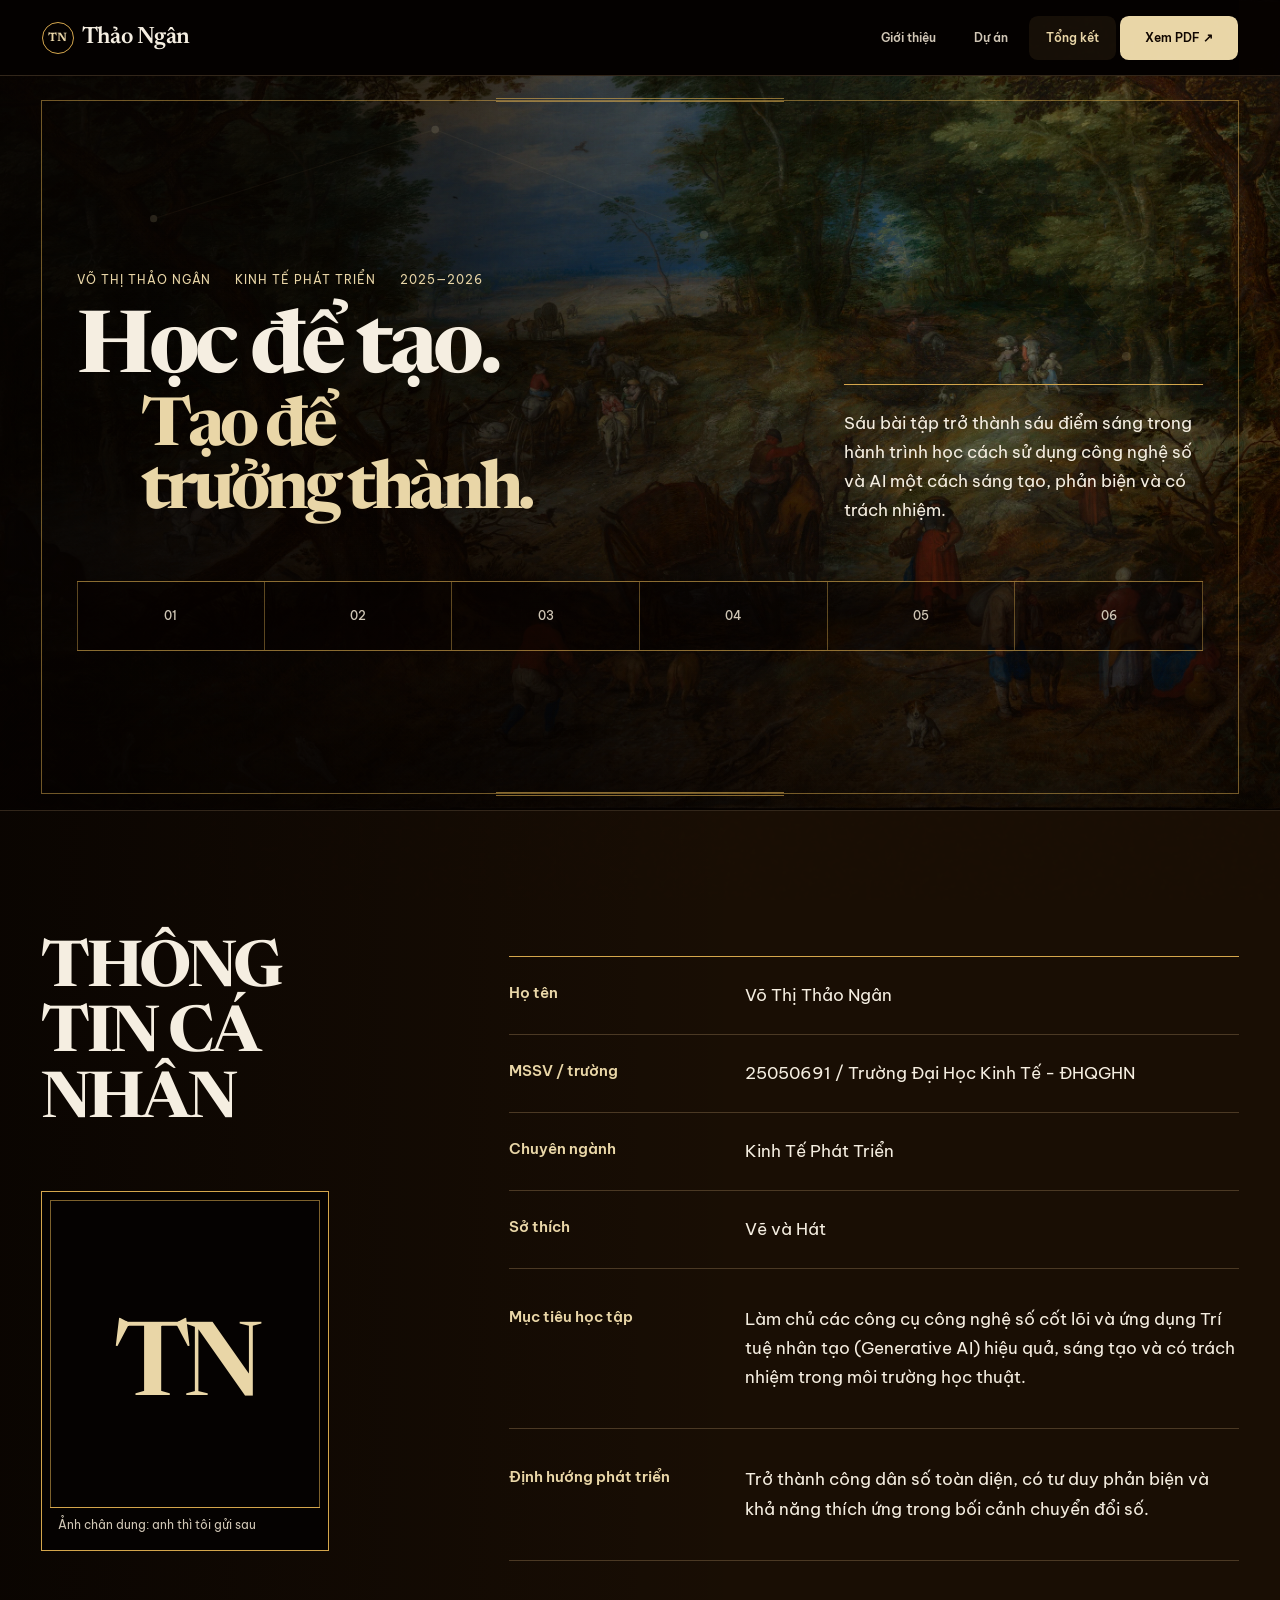
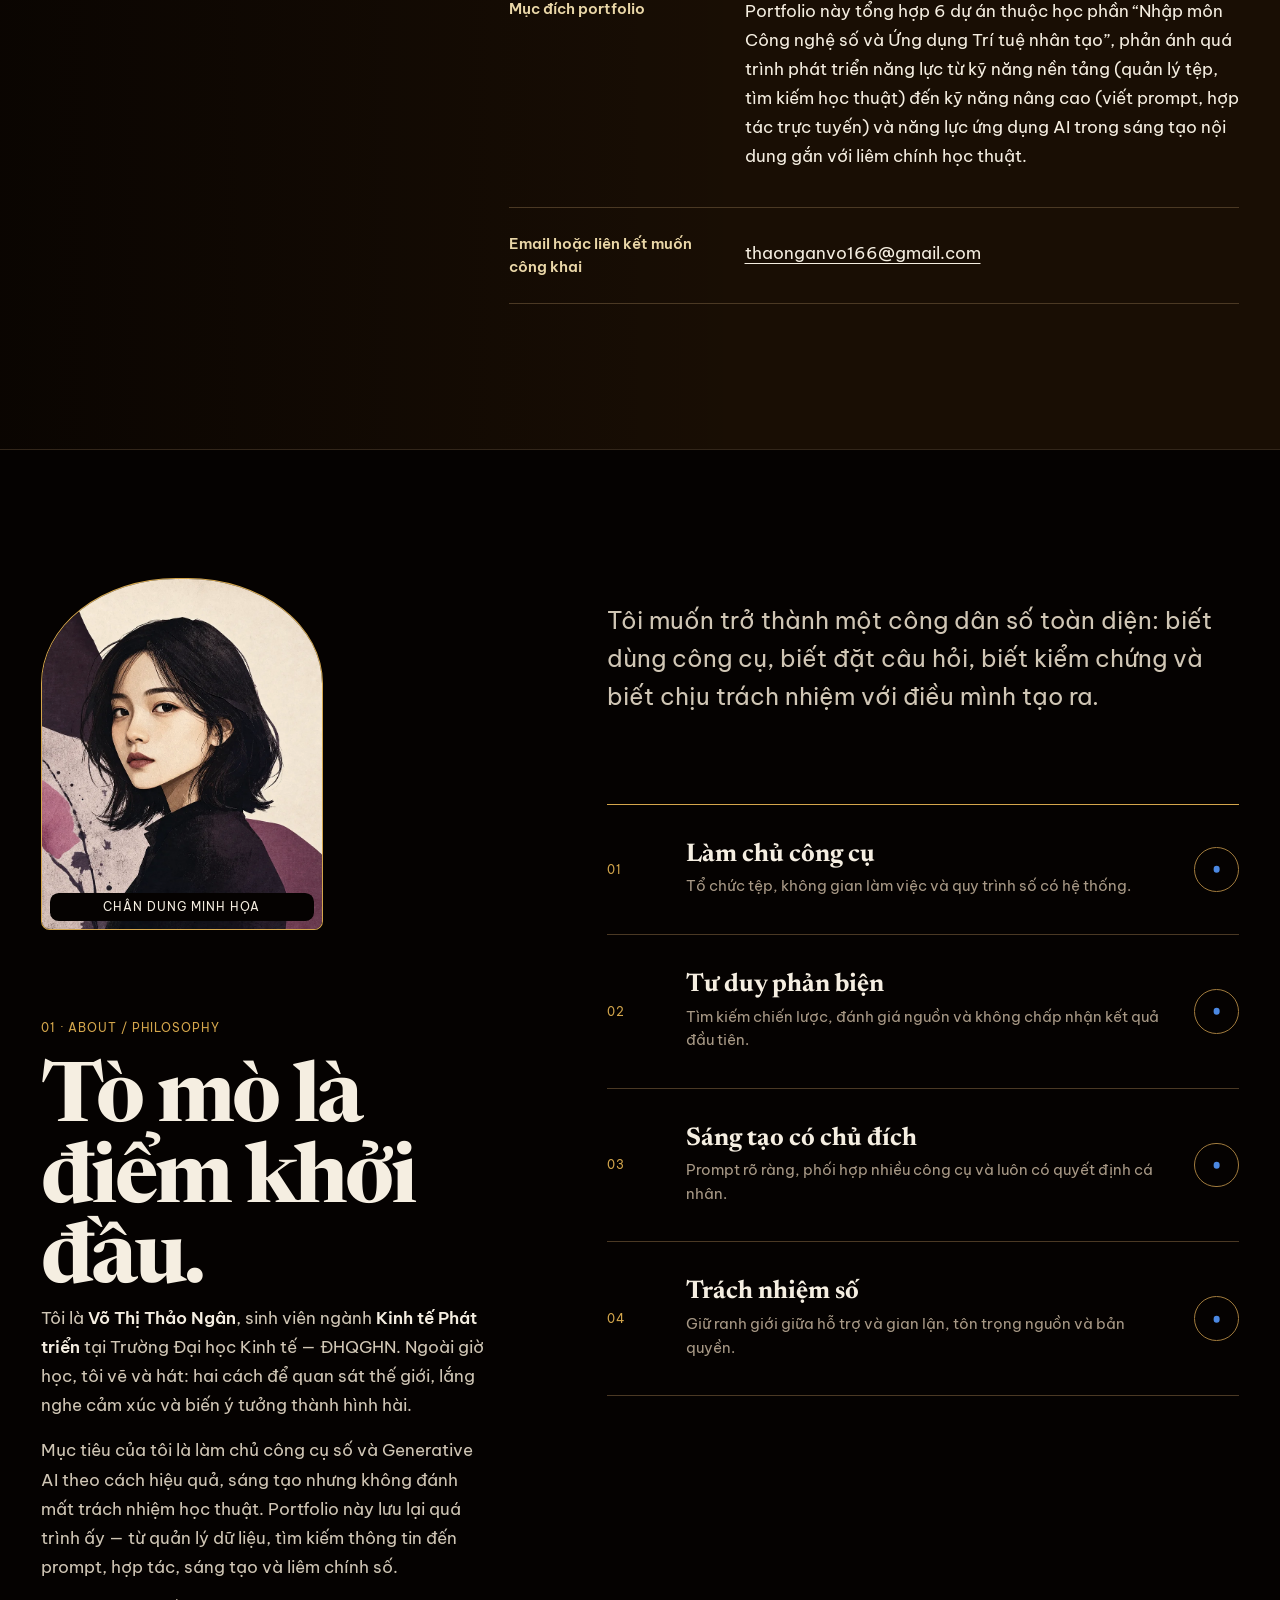
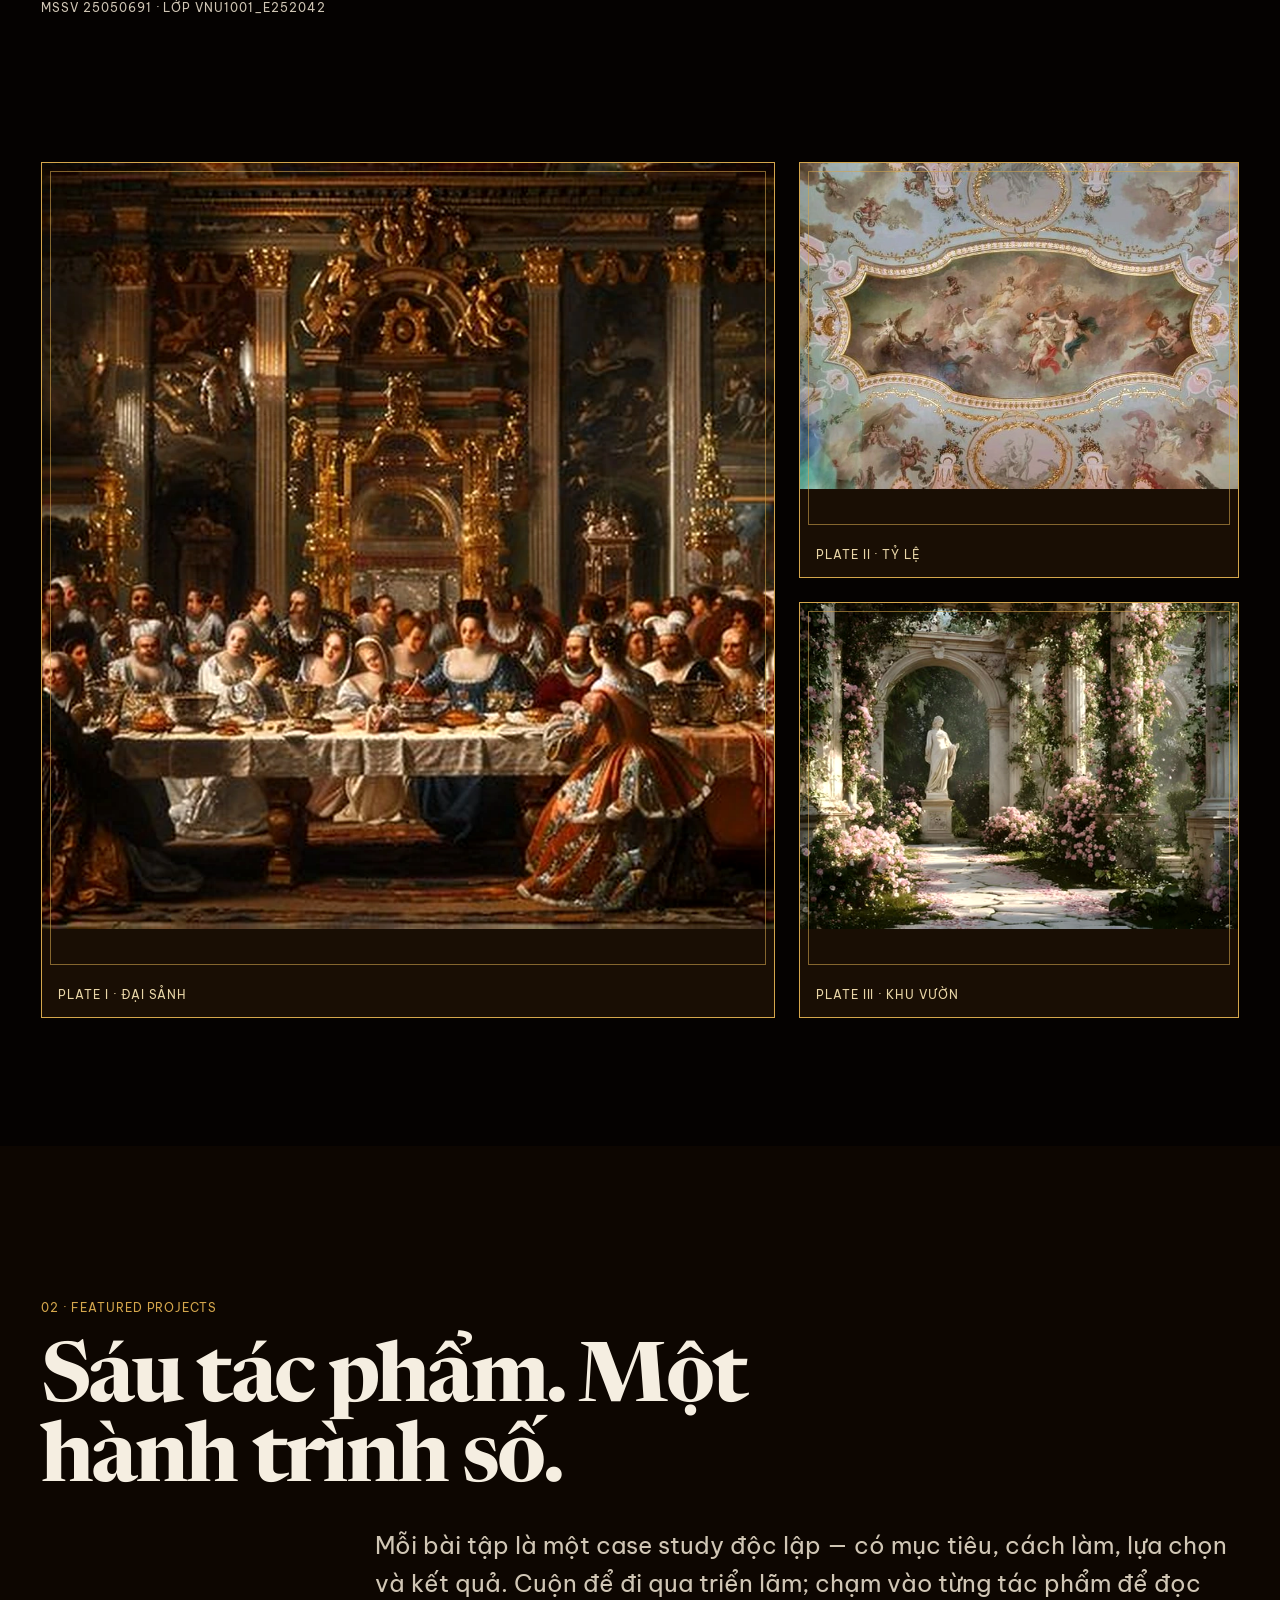
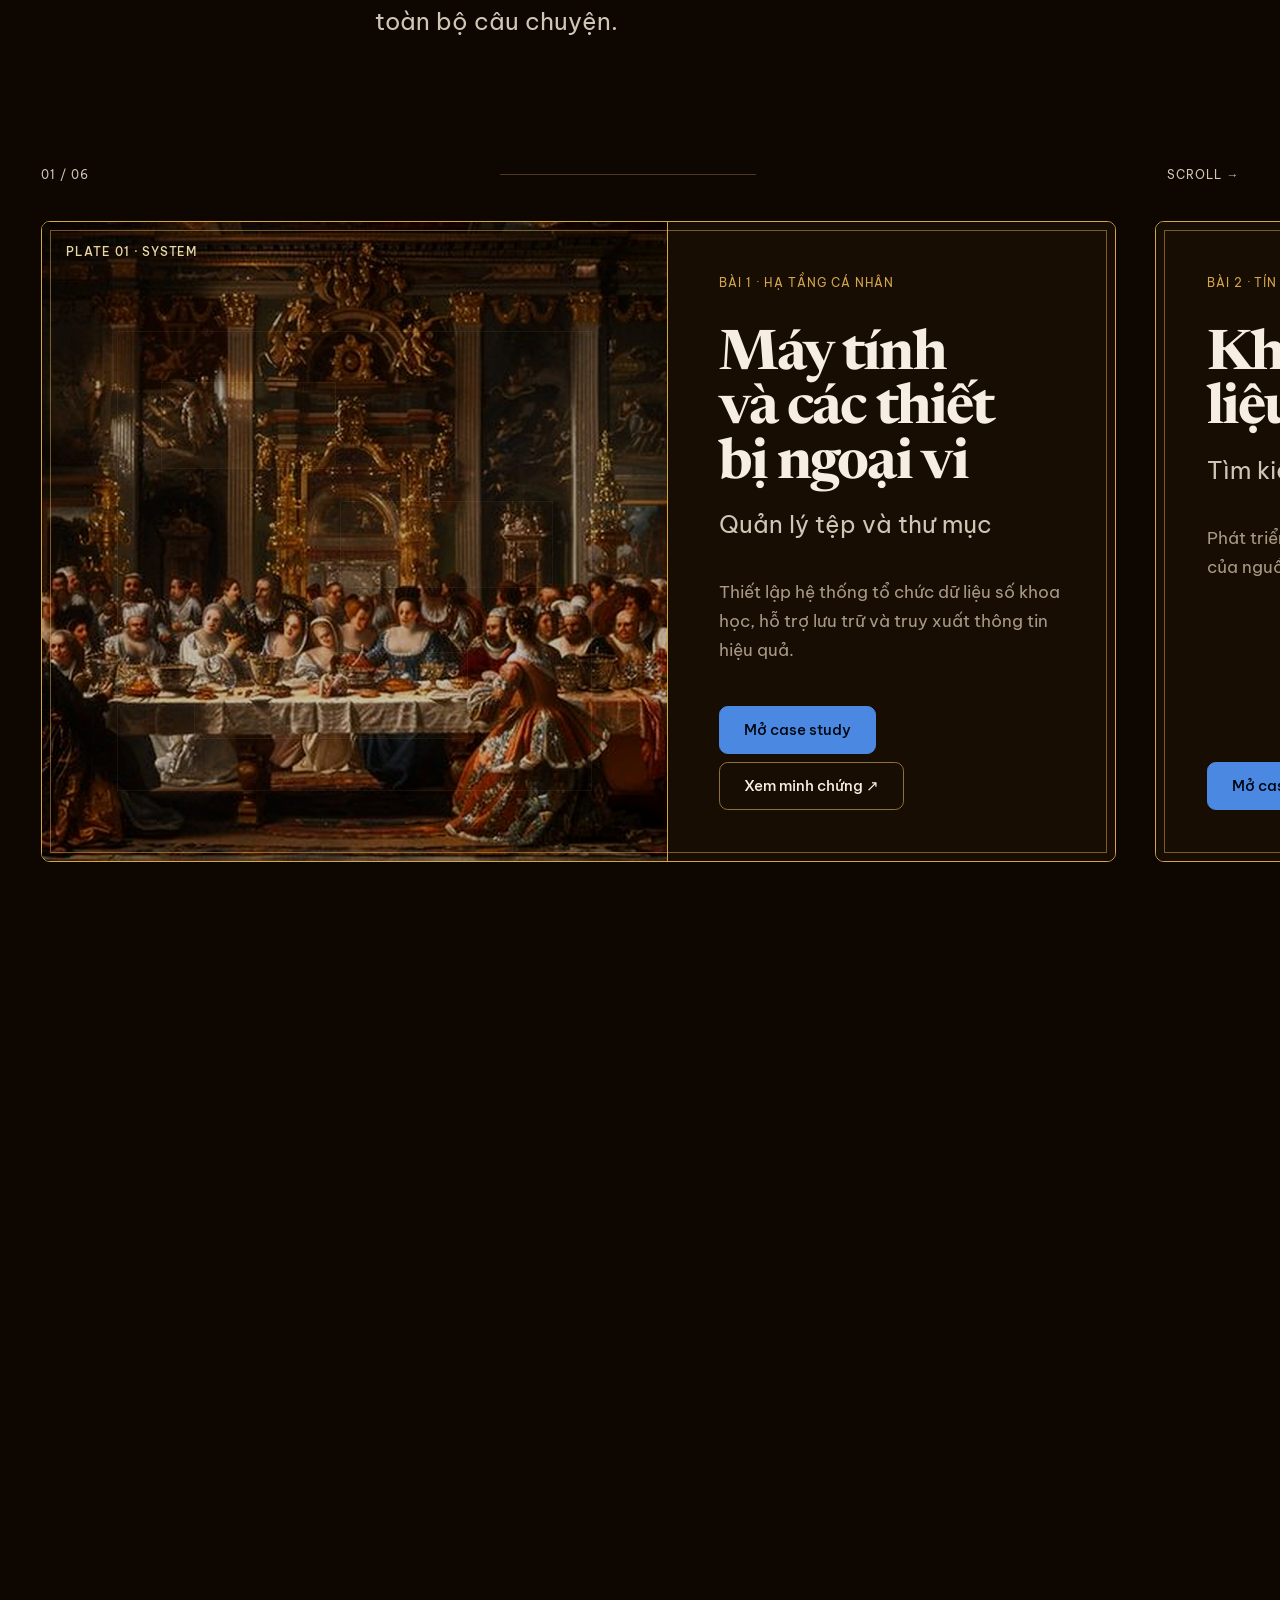
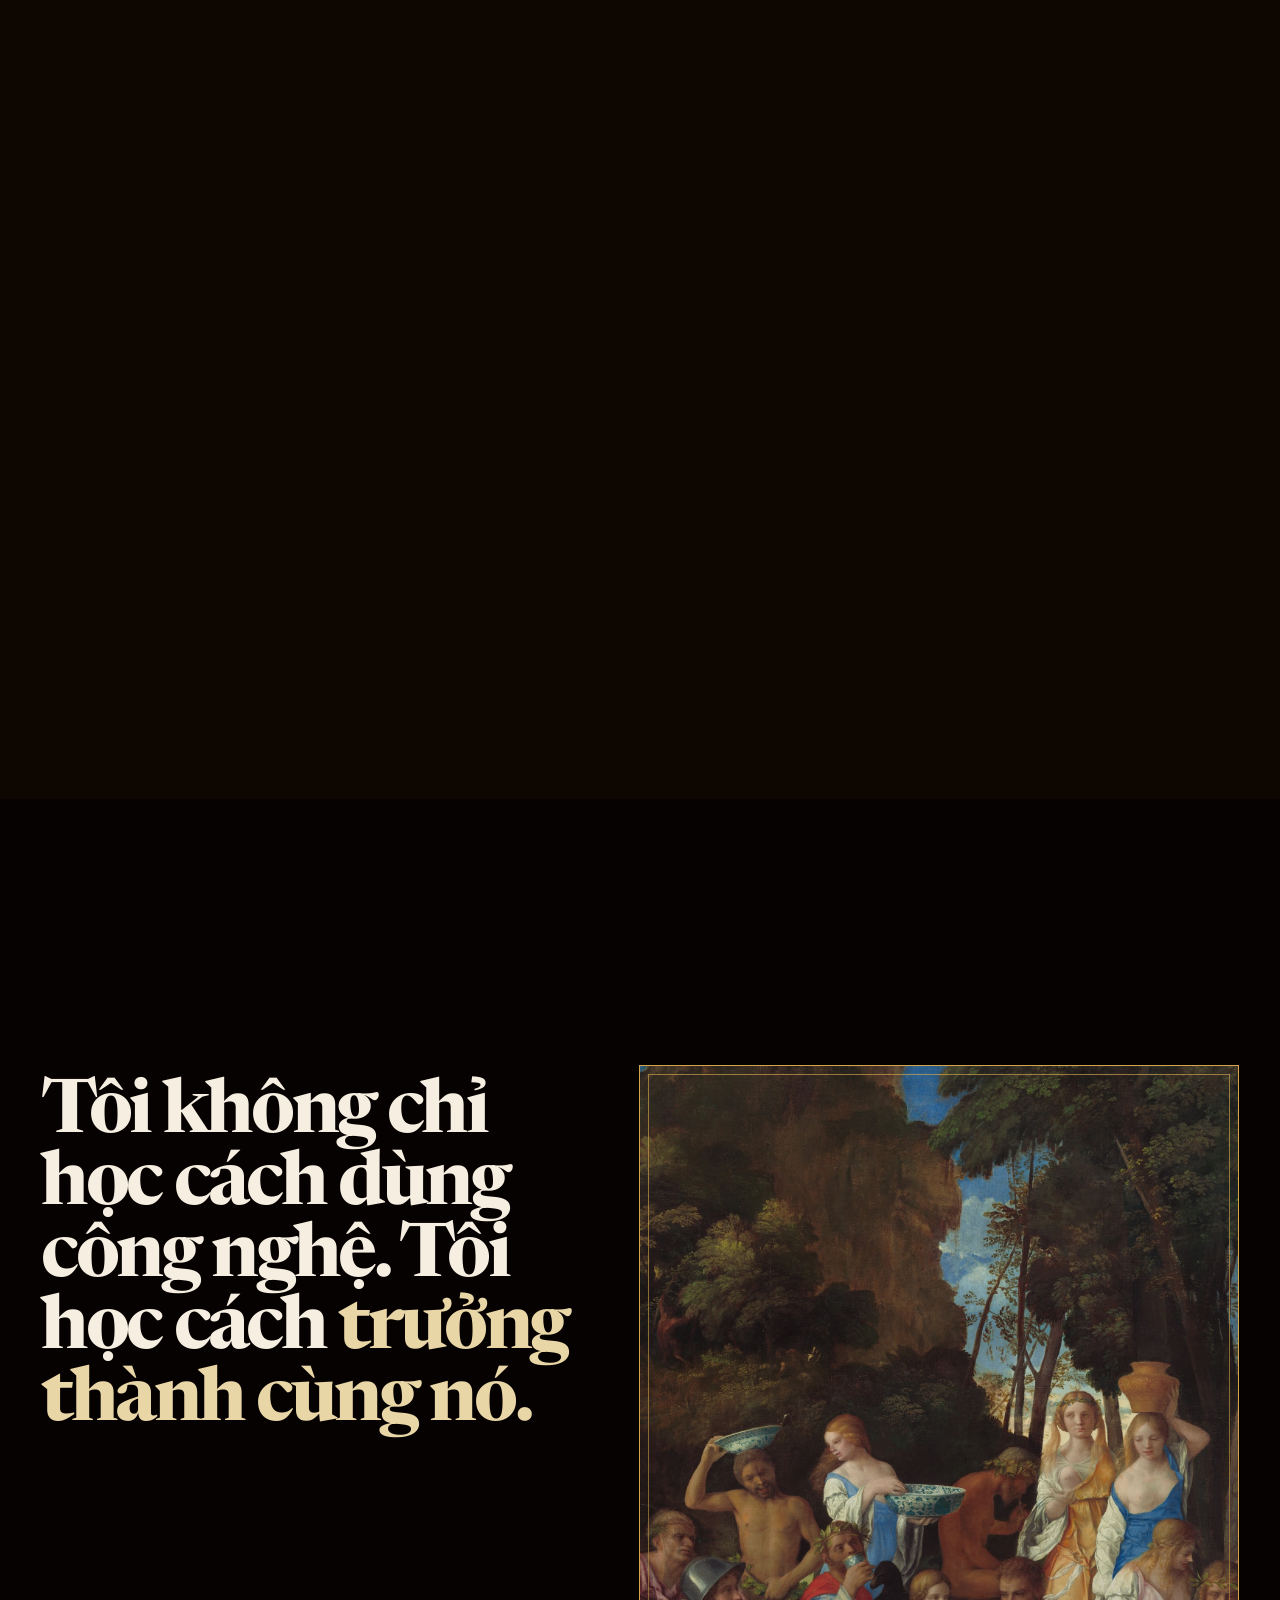
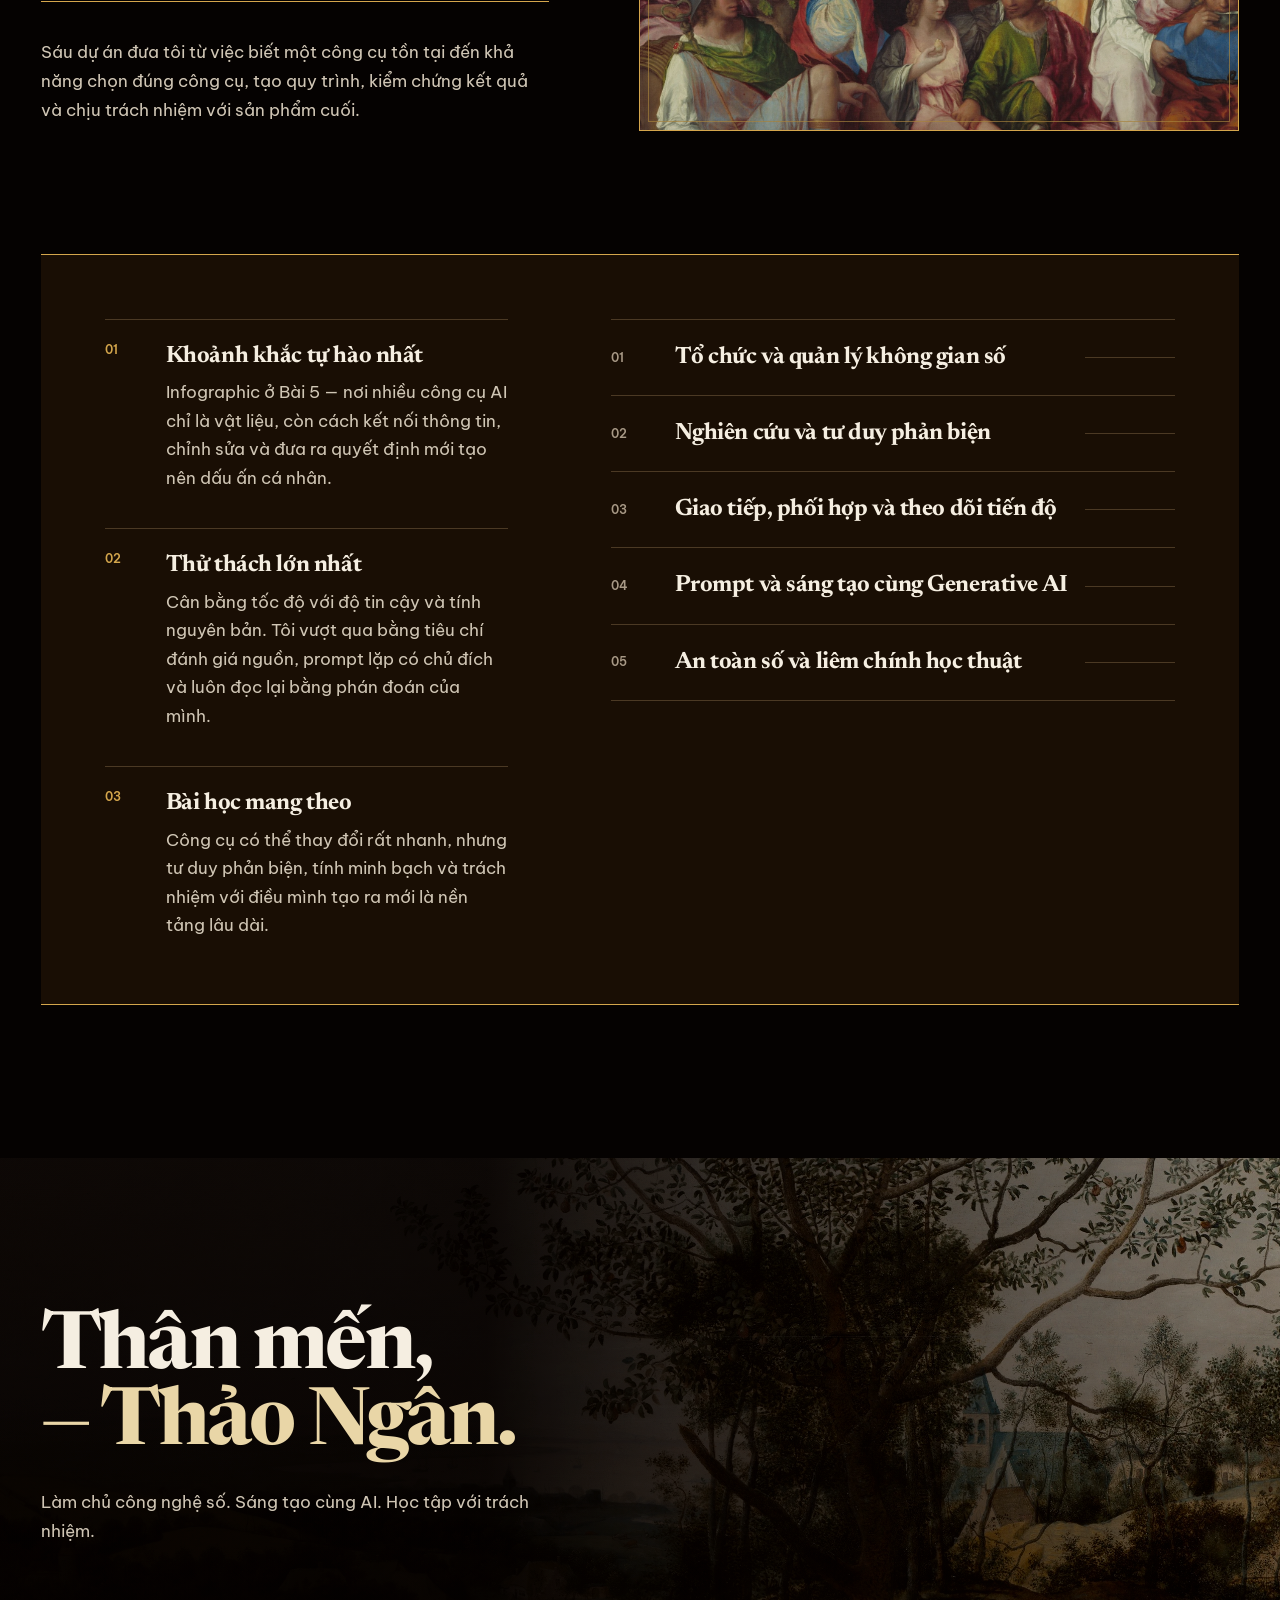
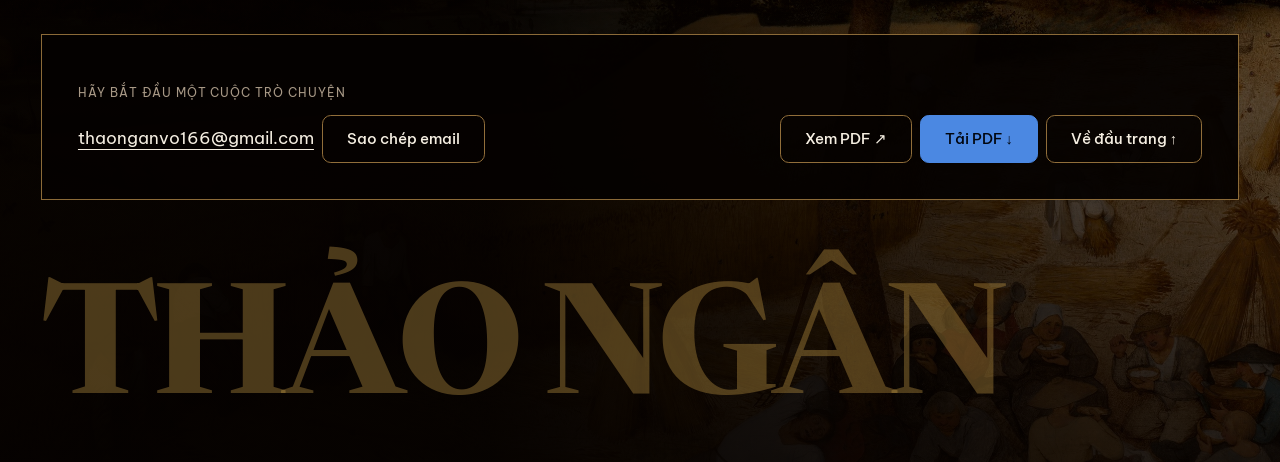
==== commit 1a6504b1: "Replace overture with personal introduction" ====
--- a/docs/index.html
+++ b/docs/index.html
@@ -573,6 +573,44 @@
     .film-frame video { filter: saturate(1.02) contrast(1.03) brightness(1.03); }
     .film-frame figcaption { position: relative; inset: auto; z-index: 3; min-height: 2.75rem; display: flex; align-items: center; padding: var(--space-2) var(--space-3); border-top: var(--rule) solid var(--color-metal); color: var(--color-metal-soft); background: var(--color-canvas-deep); }
 
+    /* Personal introduction · an editorial dossier awaiting the real portrait. */
+    .personal-intro {
+      position: relative; isolation: isolate; overflow: clip; scroll-margin-top: calc(var(--banner-height) + var(--space-5));
+      padding-block: var(--space-section-room); border-block: var(--rule) solid var(--color-rule-soft); background: var(--color-surface);
+    }
+    .personal-intro::before {
+      content: ""; position: absolute; inset: 0; z-index: -1; pointer-events: none;
+      background: linear-gradient(90deg, color-mix(in oklch, var(--color-canvas-deep) 76%, transparent), transparent 58%);
+    }
+    .intro-grid { display: grid; grid-template-columns: minmax(15rem, 4fr) minmax(0, 8fr); gap: var(--space-diptych-gap); align-items: start; }
+    .intro-heading { position: sticky; top: calc(var(--banner-height) + var(--space-6)); }
+    .intro-heading h2 {
+      max-width: 8ch; min-width: 0; margin: 0; overflow-wrap: anywhere;
+      font: 700 clamp(3rem, 5vw, 5.4rem)/1.02 var(--font-display); letter-spacing: -0.045em;
+    }
+    .intro-monogram {
+      position: relative; display: grid; place-items: center; width: min(100%, 18rem); aspect-ratio: 4 / 5;
+      margin: var(--space-6) 0 0; border: var(--rule) solid var(--color-metal); background: var(--color-canvas-deep);
+    }
+    .intro-monogram::before { content: ""; position: absolute; inset: var(--space-2); border: var(--rule) solid color-mix(in oklch, var(--color-metal) 58%, transparent); }
+    .intro-monogram-mark { color: var(--color-metal-soft); font: 600 clamp(4rem, 8vw, 7.5rem)/1 var(--font-display); letter-spacing: -0.08em; }
+    .intro-monogram figcaption {
+      position: absolute; inset: auto var(--space-2) var(--space-2); padding: var(--space-2); border-top: var(--rule) solid var(--color-metal);
+      color: var(--color-ink-soft); background: var(--color-canvas-deep); font-size: var(--text-xs); line-height: 1.45;
+    }
+    .intro-profile { border-top: var(--rule) solid var(--color-metal); }
+    .intro-row {
+      display: grid; grid-template-columns: minmax(9.5rem, 3fr) minmax(0, 7fr); gap: var(--space-4);
+      margin: 0; padding-block: var(--space-4); border-bottom: var(--rule) solid var(--color-rule);
+    }
+    .intro-row dt { color: var(--color-metal-soft); font-size: var(--text-sm); font-weight: 600; }
+    .intro-row dd { min-width: 0; margin: 0; color: var(--color-ink); line-height: 1.68; }
+    .intro-row dd a { min-height: 2.75rem; display: inline-flex; align-items: center; color: inherit; text-underline-offset: 0.22em; text-decoration-thickness: var(--rule); }
+    .intro-row dd a:hover, .intro-row dd a:focus-visible { color: var(--color-metal-soft); }
+    .intro-row dd a:active { opacity: 0.78; }
+    .intro-row-feature { padding-block: var(--space-5); }
+    .intro-row-feature dd { max-width: 68ch; }
+
     /* About · manuscript column beside a measured learning map. */
     .about { background: var(--color-canvas-deep); }
     .about, .projects, .reflection { scroll-margin-top: calc(var(--banner-height) + var(--space-5)); }
@@ -716,7 +754,11 @@
       .hero-copy { grid-column: 1; grid-row: 2; }
       .hero-aside { grid-column: 1; grid-row: 3; max-width: 42rem; justify-self: start; }
       .hero-index { grid-column: 1; grid-row: 4; grid-template-columns: repeat(6, minmax(0, 1fr)); }
-      .film-grid, .about-grid { grid-template-columns: minmax(0, 1fr); }
+      .film-grid, .intro-grid, .about-grid { grid-template-columns: minmax(0, 1fr); }
+      .intro-heading { position: static; }
+      .intro-heading h2 { max-width: 12ch; }
+      .intro-heading h2 span { display: block; }
+      .intro-monogram { width: min(100%, 15rem); }
       .about-copy { position: static; }
       .renaissance-frieze { grid-template-columns: minmax(0, 1fr); grid-template-rows: repeat(3, minmax(18rem, 28rem)); }
       .project-track { width: auto; overflow-x: auto; scroll-snap-type: x mandatory; transform: none !important; }
@@ -742,6 +784,8 @@
       .constellation-link:nth-child(3) { border-inline-end: 0; }
       .constellation-link:nth-child(4) { border-inline-start: var(--rule) solid color-mix(in oklch, var(--color-metal) 42%, transparent); }
       .constellation-link:nth-child(n + 4) { border-block-start: var(--rule) solid color-mix(in oklch, var(--color-metal) 42%, transparent); }
+      .personal-intro { padding-block: var(--space-7); }
+      .intro-row { grid-template-columns: minmax(0, 1fr); gap: var(--space-2); }
       .project-track { display: grid; width: 100%; overflow: visible; }
       .project-card { width: 100%; min-width: 0; }
       .project-art, .project-card:nth-child(even) .project-art { min-height: 0; aspect-ratio: 16 / 10; }
@@ -778,7 +822,7 @@
       </a>
       <button class="menu-toggle" type="button" aria-expanded="false" aria-controls="nav-links">Menu</button>
       <div class="nav-links" id="nav-links">
-        <a class="nav-link" href="#about">Giới thiệu</a>
+        <a class="nav-link" href="#introduction">Giới thiệu</a>
         <a class="nav-link" href="#projects">Dự án</a>
         <a class="nav-link" href="#reflection">Tổng kết</a>
         <a class="nav-pdf" href="vo-thi-thao-ngan-portfolio.pdf" target="_blank" rel="noopener">Xem PDF ↗</a>
@@ -805,19 +849,25 @@
       </div>
     </header>
 
-    <section class="atelier-film" aria-labelledby="film-title">
-      <div class="shell film-grid">
-        <div class="film-copy">
-          <h2 id="film-title">Một khúc dạo bằng ánh sáng.</h2>
-          <p>Ba tác phẩm hội họa từ kho mở của The Met và National Gallery of Art được dựng thành một chuyển động chậm — từ đường rừng, yến tiệc thần thoại đến mùa gặt vàng.</p>
+    <section class="personal-intro" id="introduction" aria-labelledby="introduction-title">
+      <div class="shell intro-grid">
+        <div class="intro-heading">
+          <h2 id="introduction-title"><span>THÔNG TIN</span> <span>CÁ NHÂN</span></h2>
+          <figure class="intro-monogram">
+            <span class="intro-monogram-mark" aria-hidden="true">TN</span>
+            <figcaption>Ảnh chân dung: anh thì tôi gửi sau</figcaption>
+          </figure>
         </div>
-        <figure class="film-frame">
-          <video class="renaissance-video" autoplay muted loop playsinline controls preload="metadata" fetchpriority="high" poster="assets/renaissance/jan-brueghel-woodland-road-1600.webp" aria-label="Video nghệ thuật chuyển động từ ba tác phẩm hội họa thời Phục Hưng">
-            <source src="assets/renaissance/renaissance-overture.mp4" type="video/mp4">
-            <track kind="captions" src="assets/renaissance/renaissance-overture.vi.vtt" srclang="vi" label="Tiếng Việt" default>
-          </video>
-          <figcaption>Renaissance overture · 16 giây · không âm thanh</figcaption>
-        </figure>
+        <dl class="intro-profile">
+          <div class="intro-row"><dt>Họ tên</dt><dd>Võ Thị Thảo Ngân</dd></div>
+          <div class="intro-row"><dt>MSSV / trường</dt><dd>25050691 / Trường Đại Học Kinh Tế - ĐHQGHN</dd></div>
+          <div class="intro-row"><dt>Chuyên ngành</dt><dd>Kinh Tế Phát Triển</dd></div>
+          <div class="intro-row"><dt>Sở thích</dt><dd>Vẽ và Hát</dd></div>
+          <div class="intro-row intro-row-feature"><dt>Mục tiêu học tập</dt><dd>Làm chủ các công cụ công nghệ số cốt lõi và ứng dụng Trí tuệ nhân tạo (Generative AI) hiệu quả, sáng tạo và có trách nhiệm trong môi trường học thuật.</dd></div>
+          <div class="intro-row intro-row-feature"><dt>Định hướng phát triển</dt><dd>Trở thành công dân số toàn diện, có tư duy phản biện và khả năng thích ứng trong bối cảnh chuyển đổi số.</dd></div>
+          <div class="intro-row intro-row-feature"><dt>Mục đích portfolio</dt><dd>Portfolio này tổng hợp 6 dự án thuộc học phần “Nhập môn Công nghệ số và Ứng dụng Trí tuệ nhân tạo”, phản ánh quá trình phát triển năng lực từ kỹ năng nền tảng (quản lý tệp, tìm kiếm học thuật) đến kỹ năng nâng cao (viết prompt, hợp tác trực tuyến) và năng lực ứng dụng AI trong sáng tạo nội dung gắn với liêm chính học thuật.</dd></div>
+          <div class="intro-row"><dt>Email hoặc liên kết muốn công khai</dt><dd><a href="mailto:thaonganvo166@gmail.com">thaonganvo166@gmail.com</a></dd></div>
+        </dl>
       </div>
     </section>
 
@@ -996,7 +1046,7 @@
     addEventListener('scroll', () => { if(navTicking) return; navTicking = true; requestAnimationFrame(() => { updateNavMode(); navTicking = false; }); }, {passive:true});
     updateNavMode();
 
-    const sections = [...document.querySelectorAll('#about, #projects, #reflection')];
+    const sections = [...document.querySelectorAll('#introduction, #projects, #reflection')];
     const navById = new Map([...document.querySelectorAll('.nav-link')].map(a => [a.getAttribute('href').slice(1), a]));
     const sectionObserver = new IntersectionObserver(entries => entries.forEach(entry => { if (entry.isIntersecting) { navById.forEach(a => a.removeAttribute('aria-current')); navById.get(entry.target.id)?.setAttribute('aria-current','true'); } }), {rootMargin:'-42% 0px -50%'});
     sections.forEach(section => sectionObserver.observe(section));
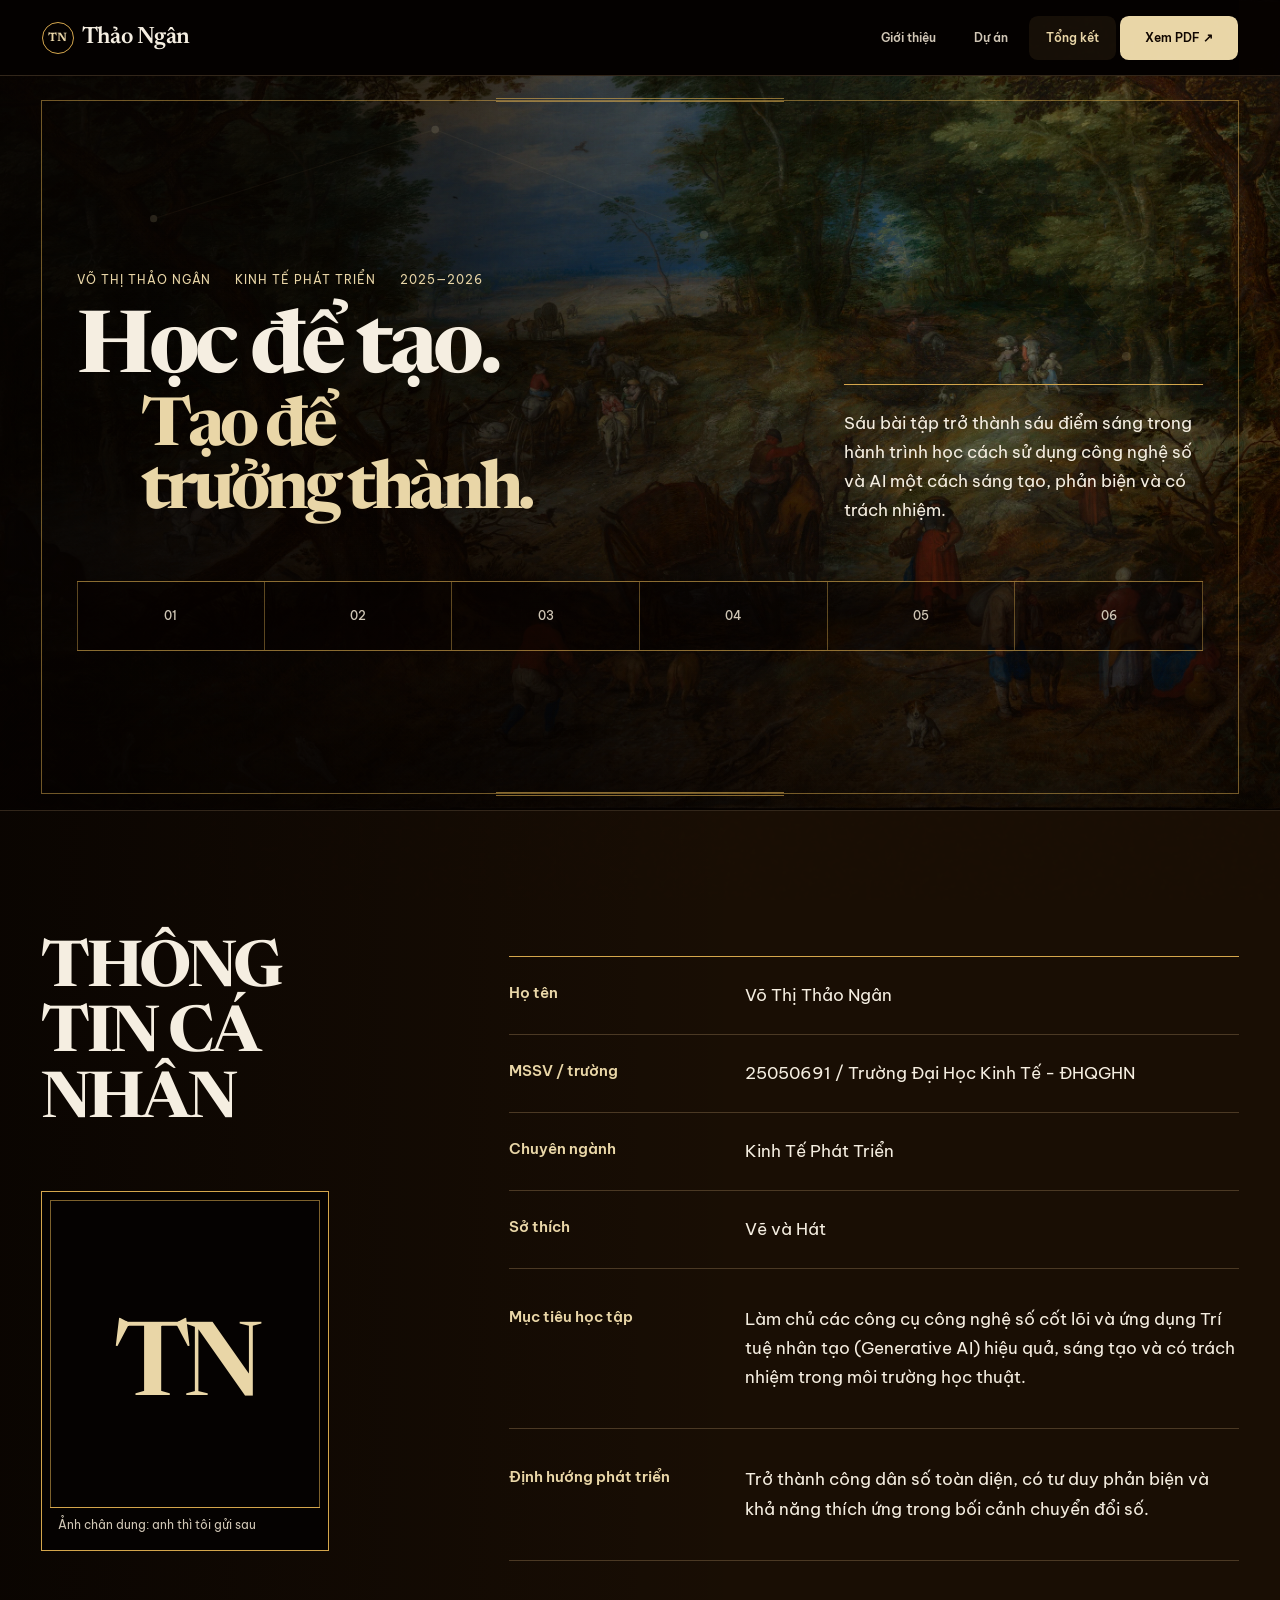
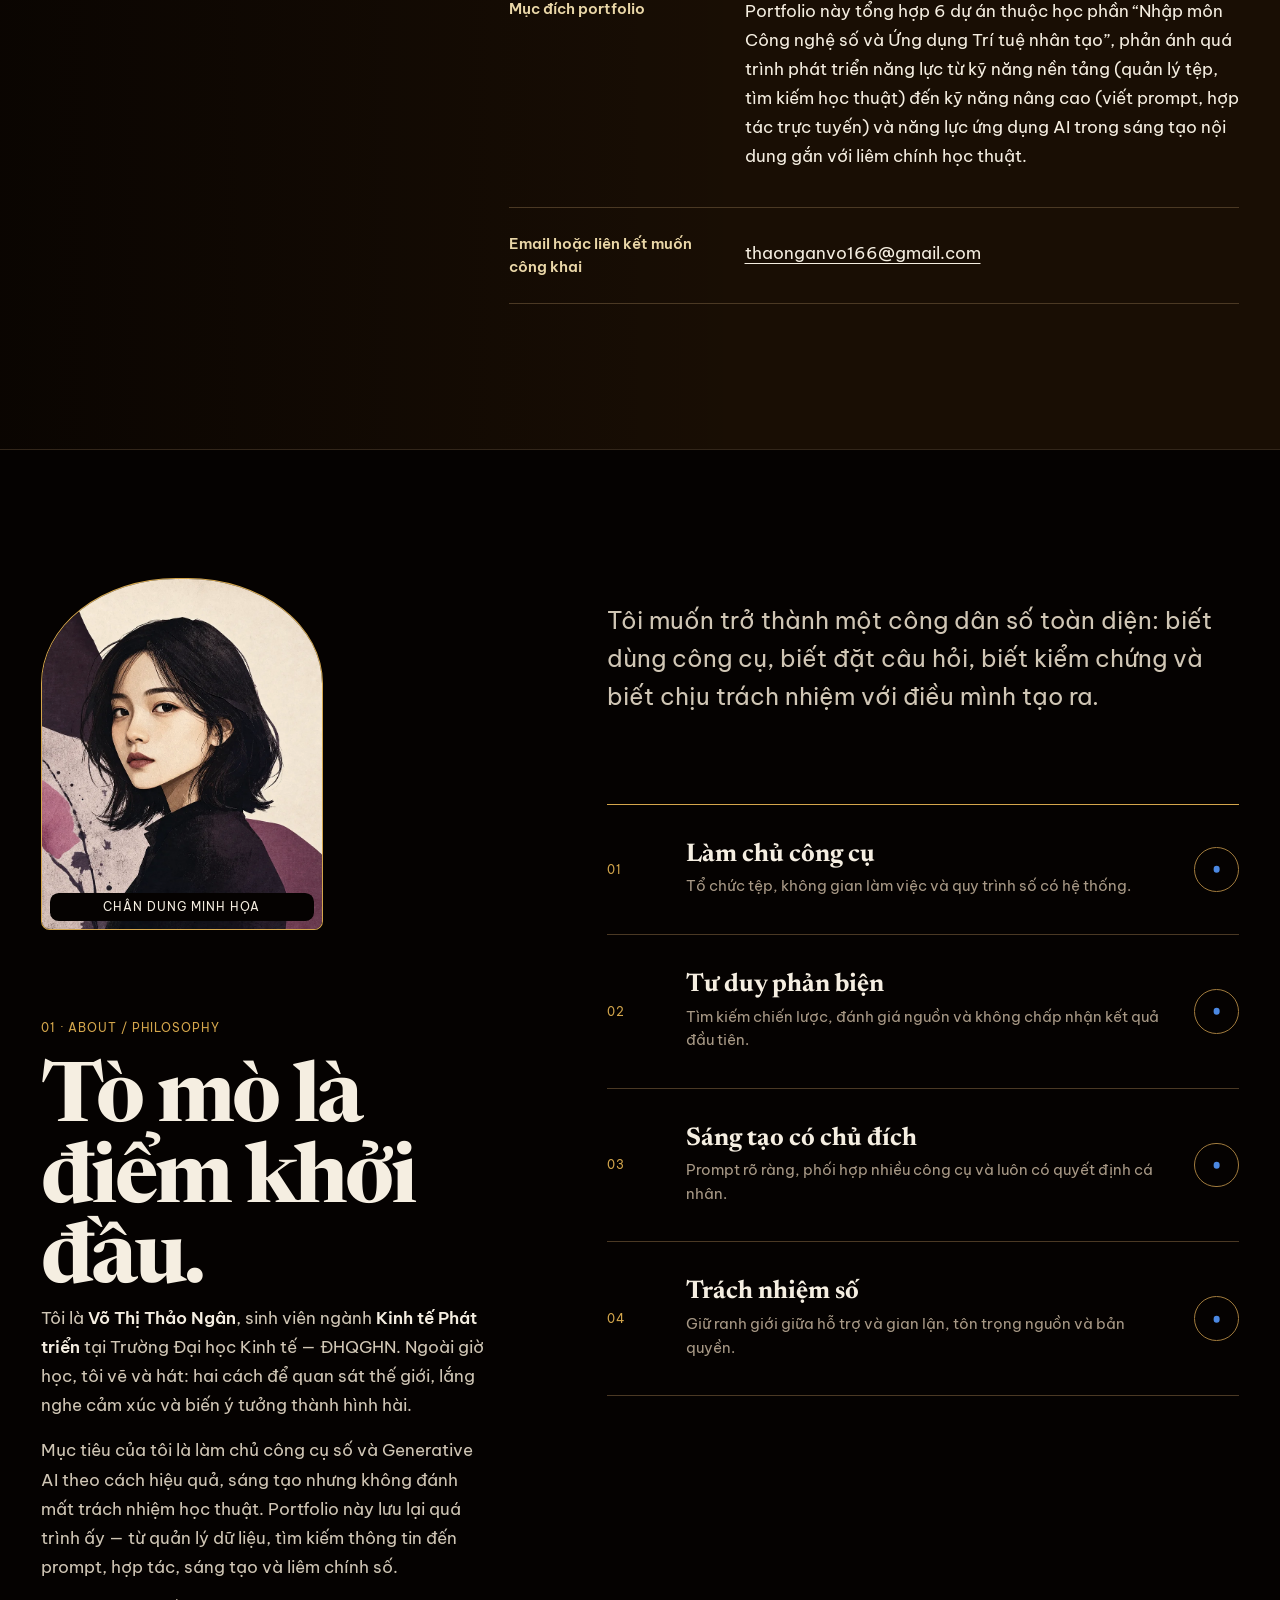
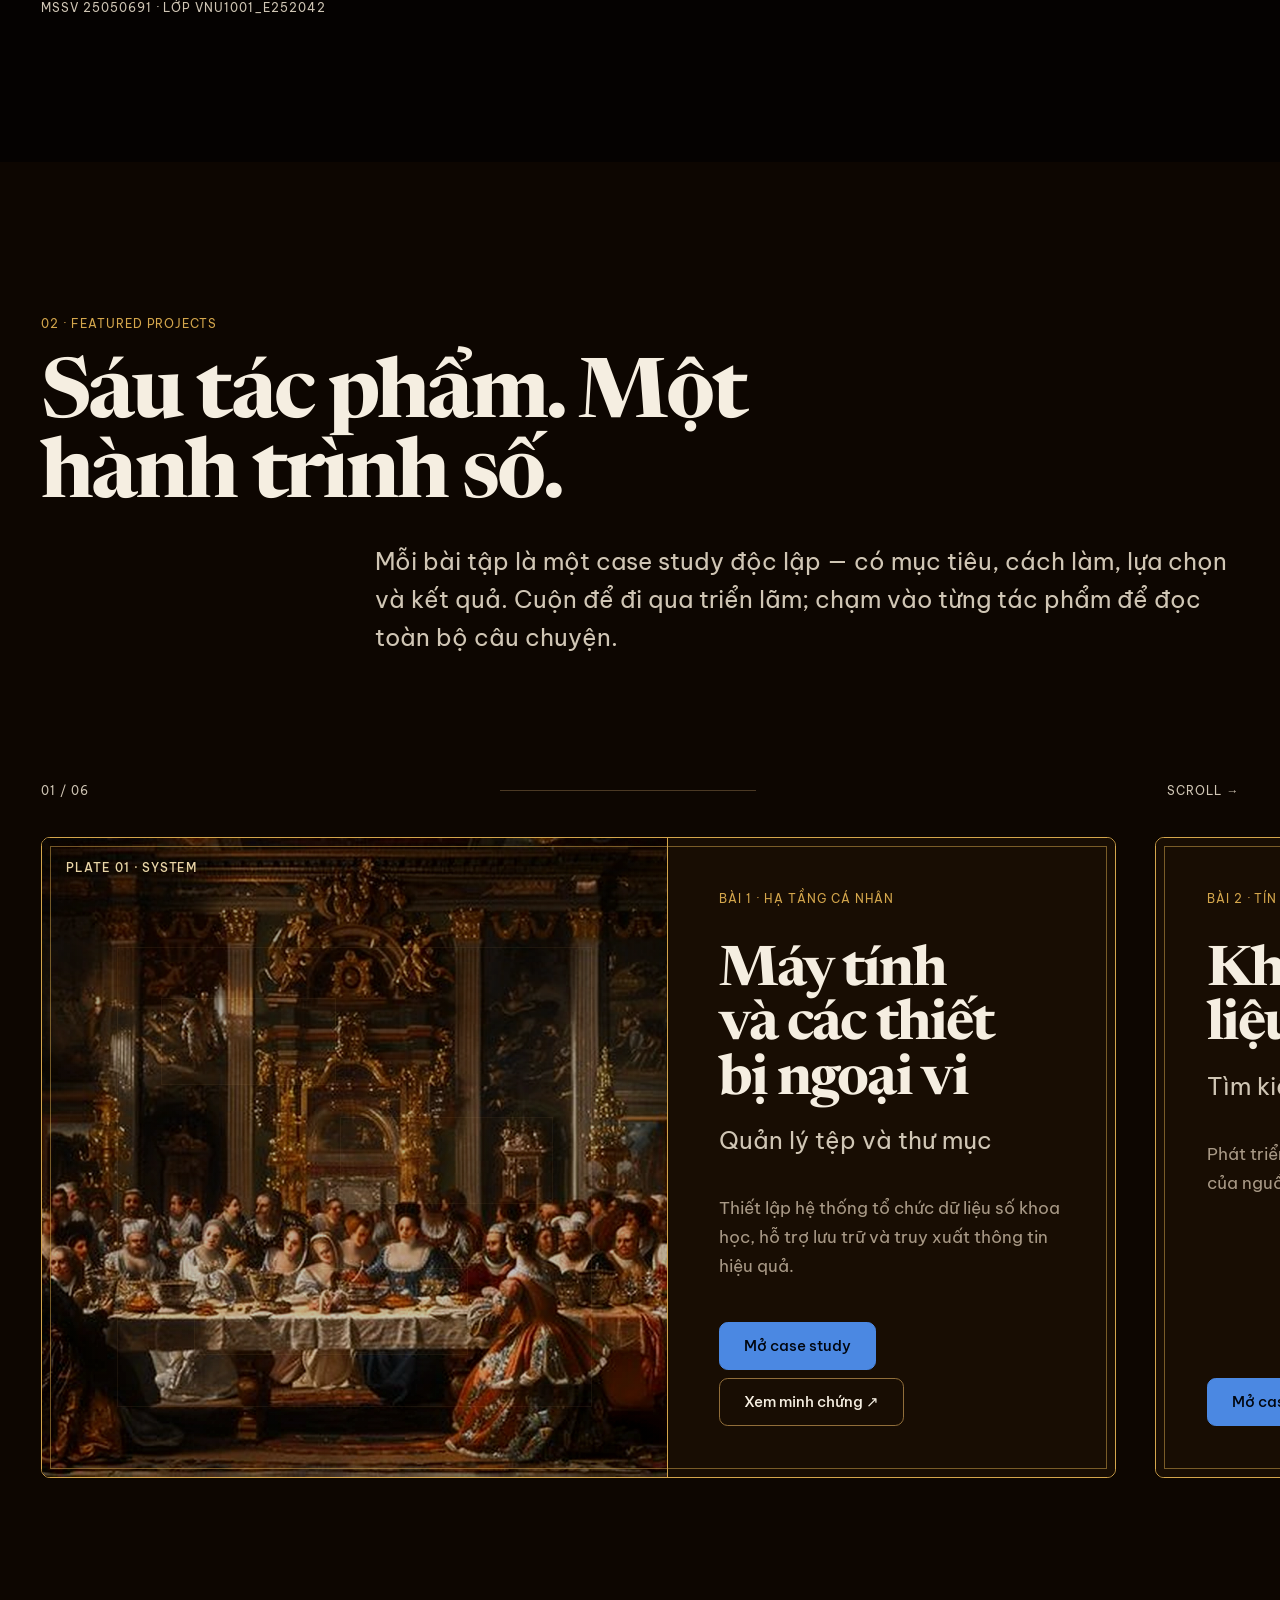
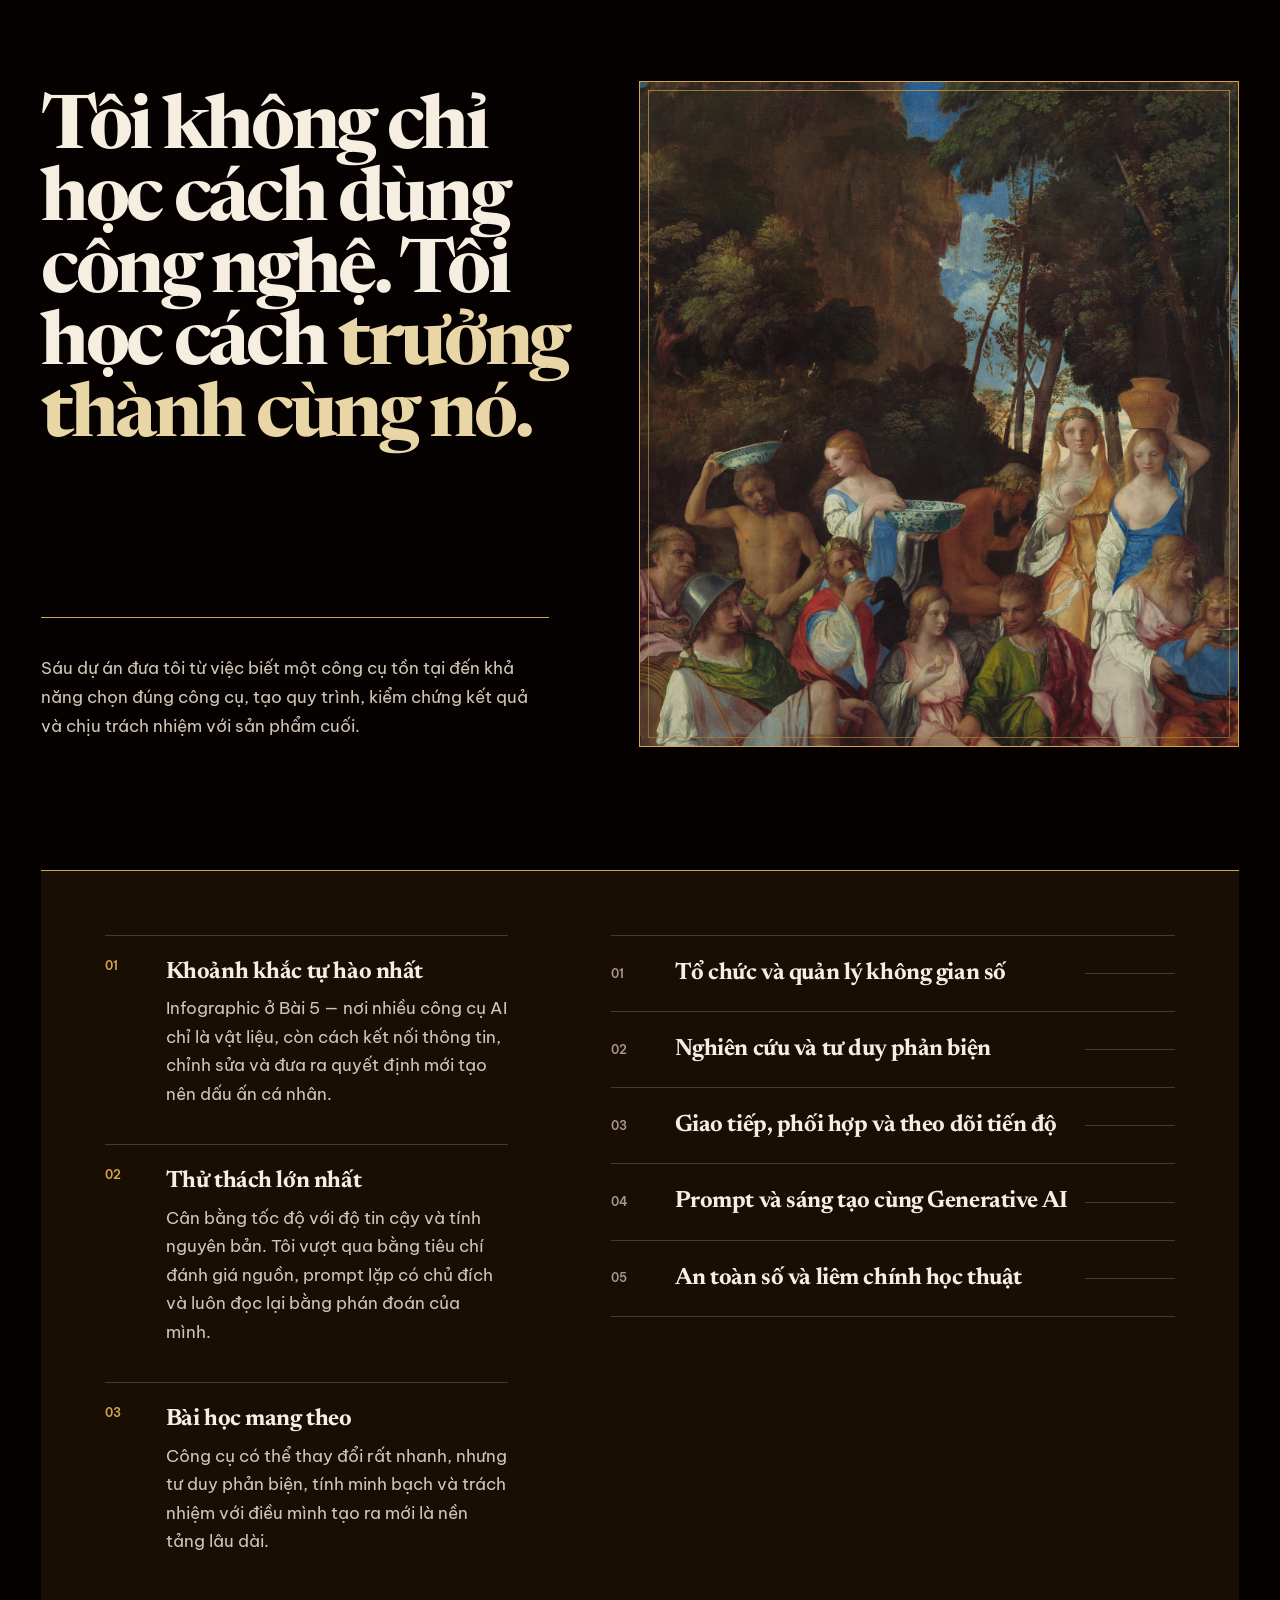
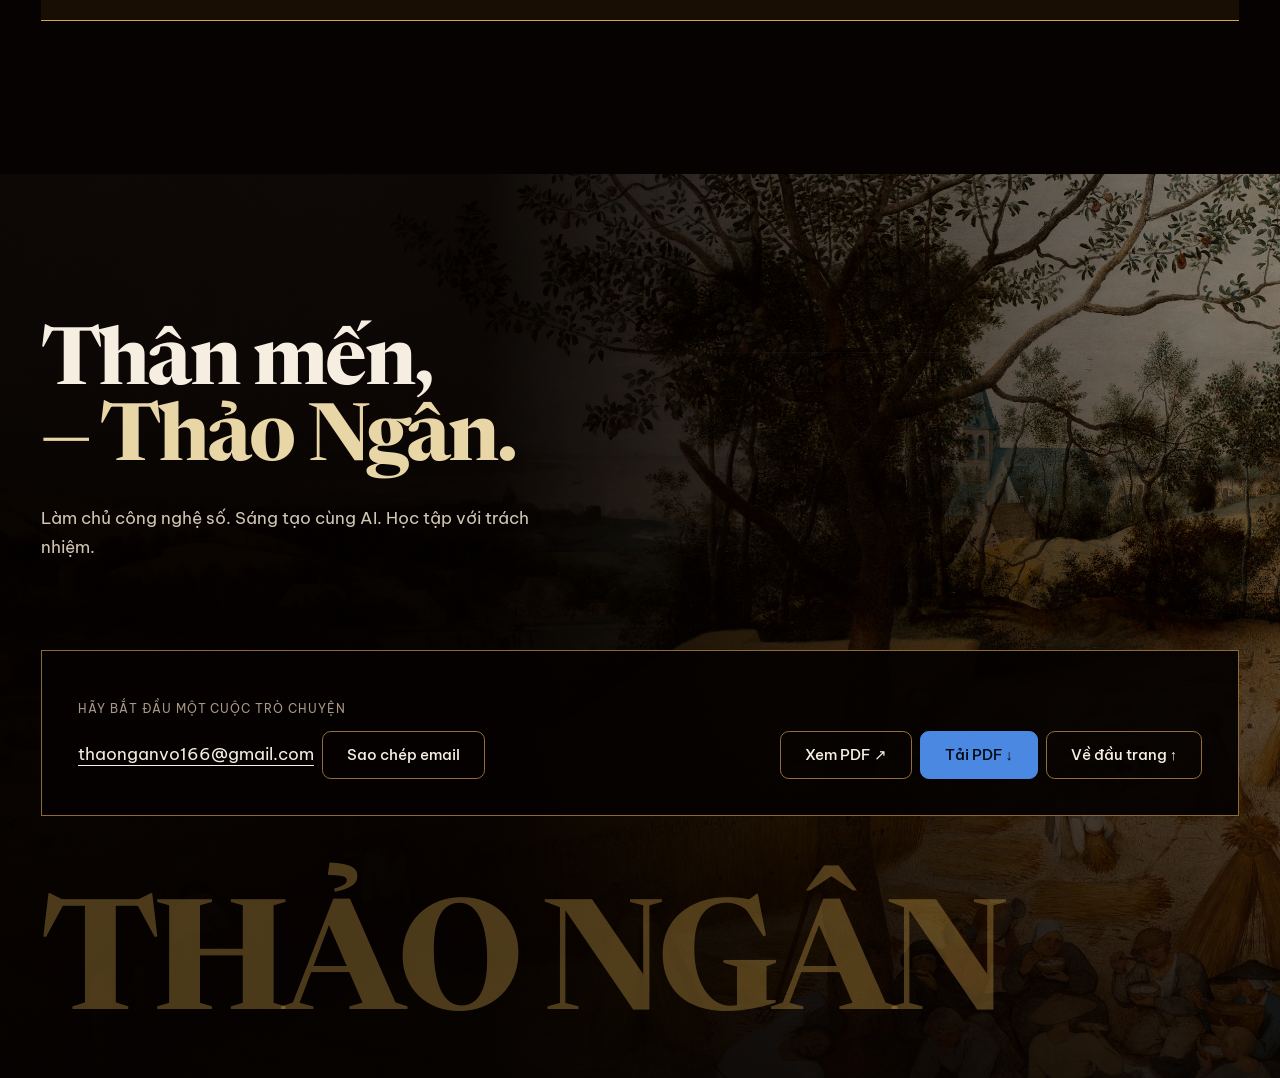
==== commit d6374dcd: "Remove Renaissance image frieze" ====
--- a/docs/index.html
+++ b/docs/index.html
@@ -119,15 +119,6 @@
     .film-frame::after { inset: 0; background: linear-gradient(180deg, transparent 58%, color-mix(in oklch, var(--color-canvas-deep) 78%, transparent)); }
     .film-frame video { width: 100%; aspect-ratio: 16 / 9; object-fit: cover; filter: saturate(0.78) sepia(0.16) contrast(1.08); }
     .film-frame figcaption { position: absolute; z-index: 3; inset: auto var(--space-4) var(--space-3); color: var(--color-ink-soft); font-size: var(--text-sm); }
-
-    .renaissance-frieze { display: grid; grid-template-columns: minmax(0, 1.25fr) minmax(0, 0.75fr); grid-template-rows: repeat(2, minmax(14rem, 23rem)); gap: var(--space-3); margin-top: var(--space-8); }
-    .frieze-piece { position: relative; margin: 0; overflow: hidden; background: var(--color-surface); }
-    .frieze-piece:first-child { grid-row: span 2; }
-    .frieze-piece img { width: 100%; height: 100%; object-fit: cover; image-rendering: auto; filter: saturate(0.9) sepia(0.05) contrast(1.04); transition: filter var(--duration-base) var(--ease-out); }
-    .frieze-piece figcaption { position: absolute; inset: auto var(--space-3) var(--space-3); padding: var(--space-1) var(--space-2); color: var(--color-ink); background: color-mix(in oklch, var(--color-canvas-deep) 78%, transparent); backdrop-filter: blur(8px); }
-    .frieze-piece:nth-child(1) img { object-position: 50% 58%; }
-    .frieze-piece:nth-child(2) img { object-position: 50% 42%; }
-    .frieze-piece:nth-child(3) img { object-position: 50% 54%; }
 
     .section { position: relative; padding-block: var(--space-8); }
     .section-number { display: block; margin-bottom: var(--space-4); color: var(--color-accent-soft); }
@@ -390,8 +381,6 @@
       .hero { min-height: auto; padding-top: var(--space-hero-mobile-start); padding-bottom: var(--space-hero-mobile-end); }
       .hero-inner, .about-grid, .reflection-grid, .film-grid { grid-template-columns: minmax(0, 1fr); }
       .film-copy h2 { max-width: 12ch; }
-      .renaissance-frieze { grid-template-columns: minmax(0, 1fr); grid-template-rows: repeat(3, minmax(18rem, 28rem)); }
-      .frieze-piece:first-child { grid-row: auto; }
       .hero-aside { justify-self: start; padding-top: var(--space-5); }
       .hero h1 span:last-child { margin-left: 0; }
       .about-copy { position: static; }
@@ -417,7 +406,6 @@
       .section { padding-block: var(--space-7); }
       .atelier-film { padding-block: var(--space-7); }
       .film-frame::before { inset: var(--space-1); }
-      .renaissance-frieze { grid-template-rows: repeat(3, minmax(14rem, 19rem)); margin-top: var(--space-7); }
       .map-item { grid-template-columns: 2.5rem 1fr; }
       .map-orbit { display: none; }
       .project-track { display: grid; width: 100%; padding-inline: var(--page-gutter); overflow: visible; scroll-snap-type: y proximity; }
@@ -631,13 +619,6 @@
     .map-orbit { border-color: color-mix(in oklch, var(--color-metal) 64%, var(--color-rule)); }
     .map-orbit::after { width: 0.42rem; background: var(--color-accent); box-shadow: none; }
     .map-item:hover .map-orbit::after, .map-item:focus-within .map-orbit::after { transform: translate(-50%, -50%) scale(1.35); }
-    .renaissance-frieze { grid-template-rows: repeat(2, minmax(16rem, 26rem)); gap: var(--space-4); }
-    .frieze-piece { padding-bottom: var(--space-frieze-caption); border: var(--rule) solid var(--color-metal); background: var(--color-surface); }
-    .frieze-piece::after { content: ""; position: absolute; inset: var(--space-2) var(--space-2) calc(var(--space-frieze-caption) + var(--space-2)); border: var(--rule) solid color-mix(in oklch, var(--color-metal) 58%, transparent); pointer-events: none; }
-    .frieze-piece img { height: calc(100% - var(--space-frieze-caption)); filter: saturate(0.94) contrast(1.05) brightness(1.04); transition: transform var(--duration-base) var(--ease-out); }
-    .frieze-piece figcaption { inset: auto var(--space-3) 0; height: var(--space-frieze-caption); display: flex; align-items: center; padding: 0; background: transparent; backdrop-filter: none; color: var(--color-metal-soft); }
-    @media (hover: hover) and (pointer: fine) { .frieze-piece:hover img { transform: scale(1.012); } }
-
     /* Projects · six alternating diptychs travelling through one gallery room. */
     .projects { background: var(--color-canvas); }
     .projects-intro { padding-top: var(--space-4); padding-bottom: var(--space-7); }
@@ -760,7 +741,6 @@
       .intro-heading h2 span { display: block; }
       .intro-monogram { width: min(100%, 15rem); }
       .about-copy { position: static; }
-      .renaissance-frieze { grid-template-columns: minmax(0, 1fr); grid-template-rows: repeat(3, minmax(18rem, 28rem)); }
       .project-track { width: auto; overflow-x: auto; scroll-snap-type: x mandatory; transform: none !important; }
       .project-card { flex: 0 0 min(88vw, 46rem); width: min(88vw, 46rem); grid-template-columns: minmax(0, 1fr); min-height: auto; }
       .project-art, .project-card:nth-child(even) .project-art { order: 1; min-height: 24rem; aspect-ratio: 16 / 9; border: 0; border-bottom: var(--rule) solid var(--color-metal); }
@@ -893,11 +873,6 @@
             <article class="map-item"><span class="map-index mono">04</span><div><h3>Trách nhiệm số</h3><p>Giữ ranh giới giữa hỗ trợ và gian lận, tôn trọng nguồn và bản quyền.</p></div><span class="map-orbit" aria-hidden="true"></span></article>
           </div>
         </div>
-      </div>
-      <div class="shell renaissance-frieze" aria-label="Dải hình ảnh nghệ thuật lấy cảm hứng từ thời kỳ Phục Hưng">
-        <figure class="frieze-piece"><img src="assets/renaissance/banquet-hall.webp" width="1470" height="824" loading="lazy" decoding="async" alt="Đại sảnh cổ với bàn tiệc dài và nhiều nhân vật trong ánh sáng vàng"><figcaption class="mono">Plate I · Đại sảnh</figcaption></figure>
-        <figure class="frieze-piece"><img src="assets/renaissance/painted-ceiling.webp" width="1470" height="976" loading="lazy" decoding="async" alt="Trần vẽ cổ điển với các mảng màu trầm và chi tiết dát vàng"><figcaption class="mono">Plate II · Tỷ lệ</figcaption></figure>
-        <figure class="frieze-piece"><img src="assets/renaissance/goddess-garden.webp" width="1470" height="824" loading="lazy" decoding="async" alt="Khu vườn cổ điển với tượng trắng giữa vòm cây và hoa"><figcaption class="mono">Plate III · Khu vườn</figcaption></figure>
       </div>
     </section>
 
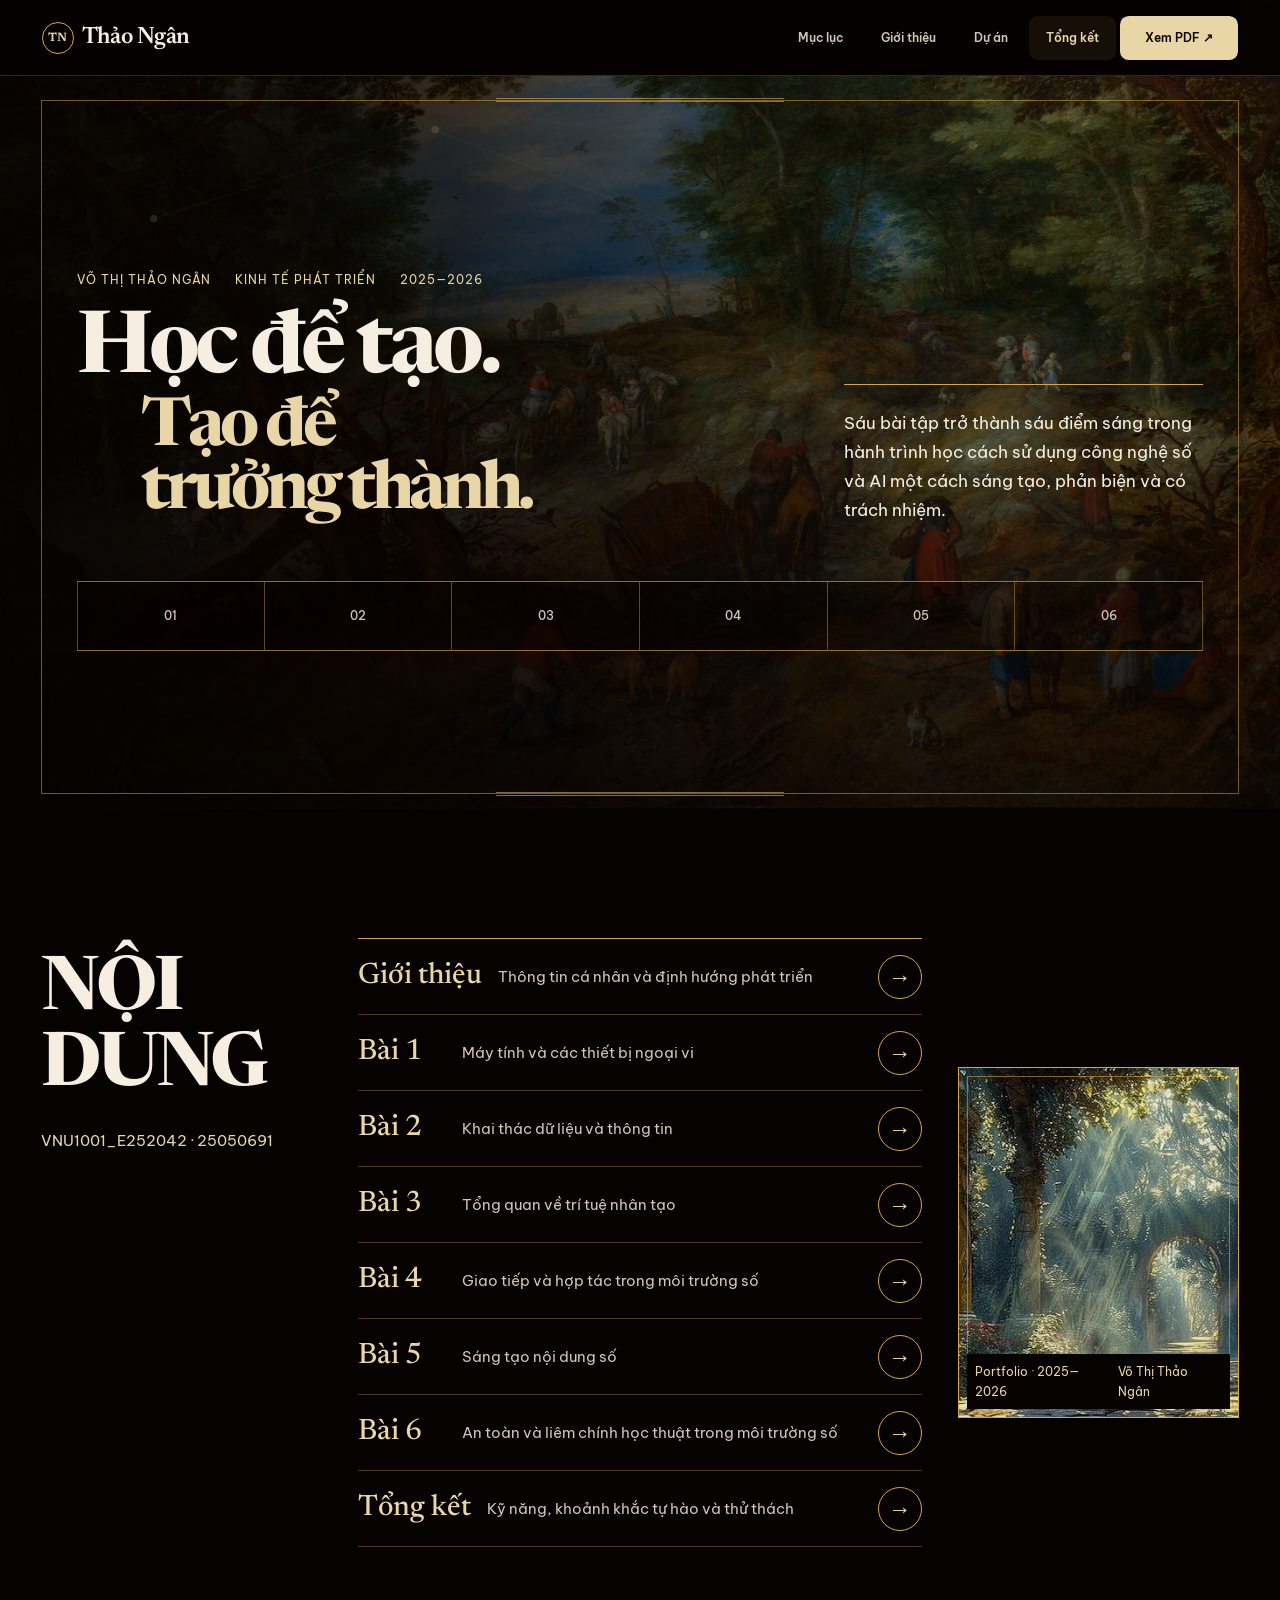
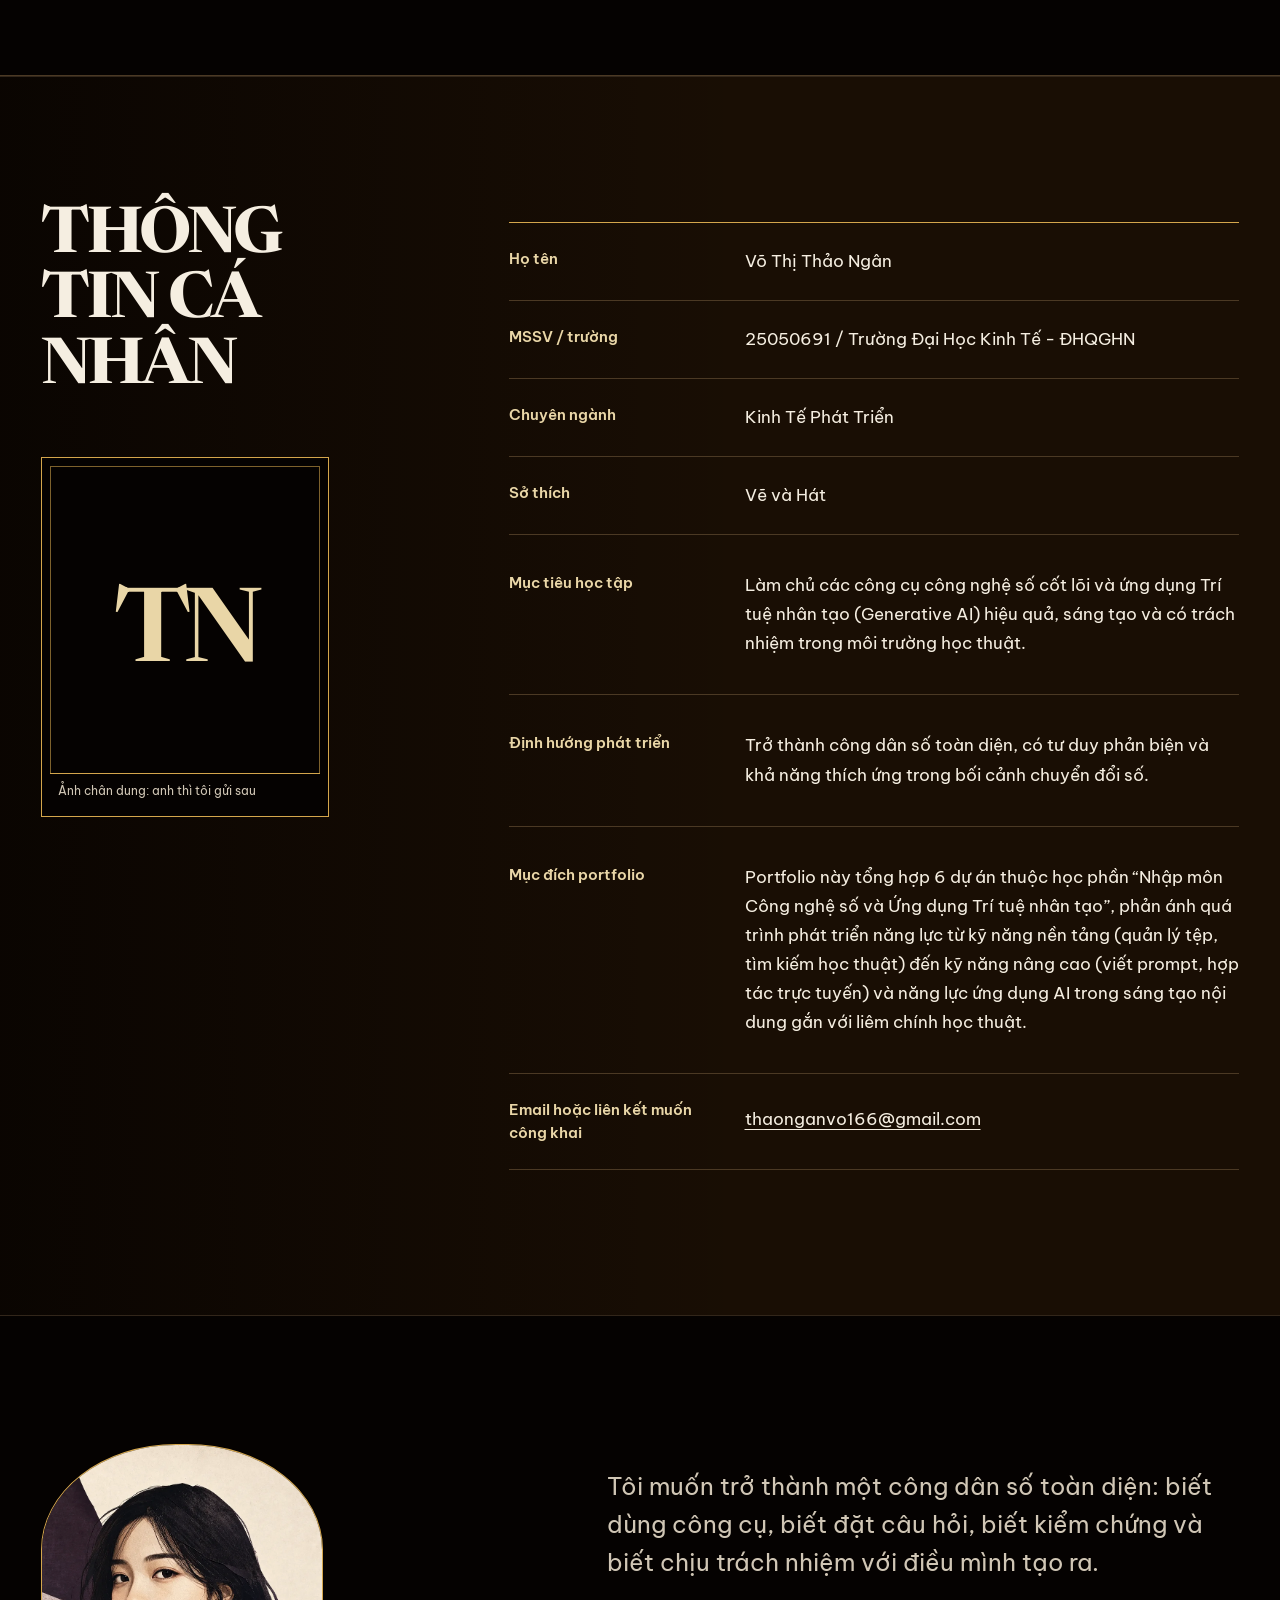
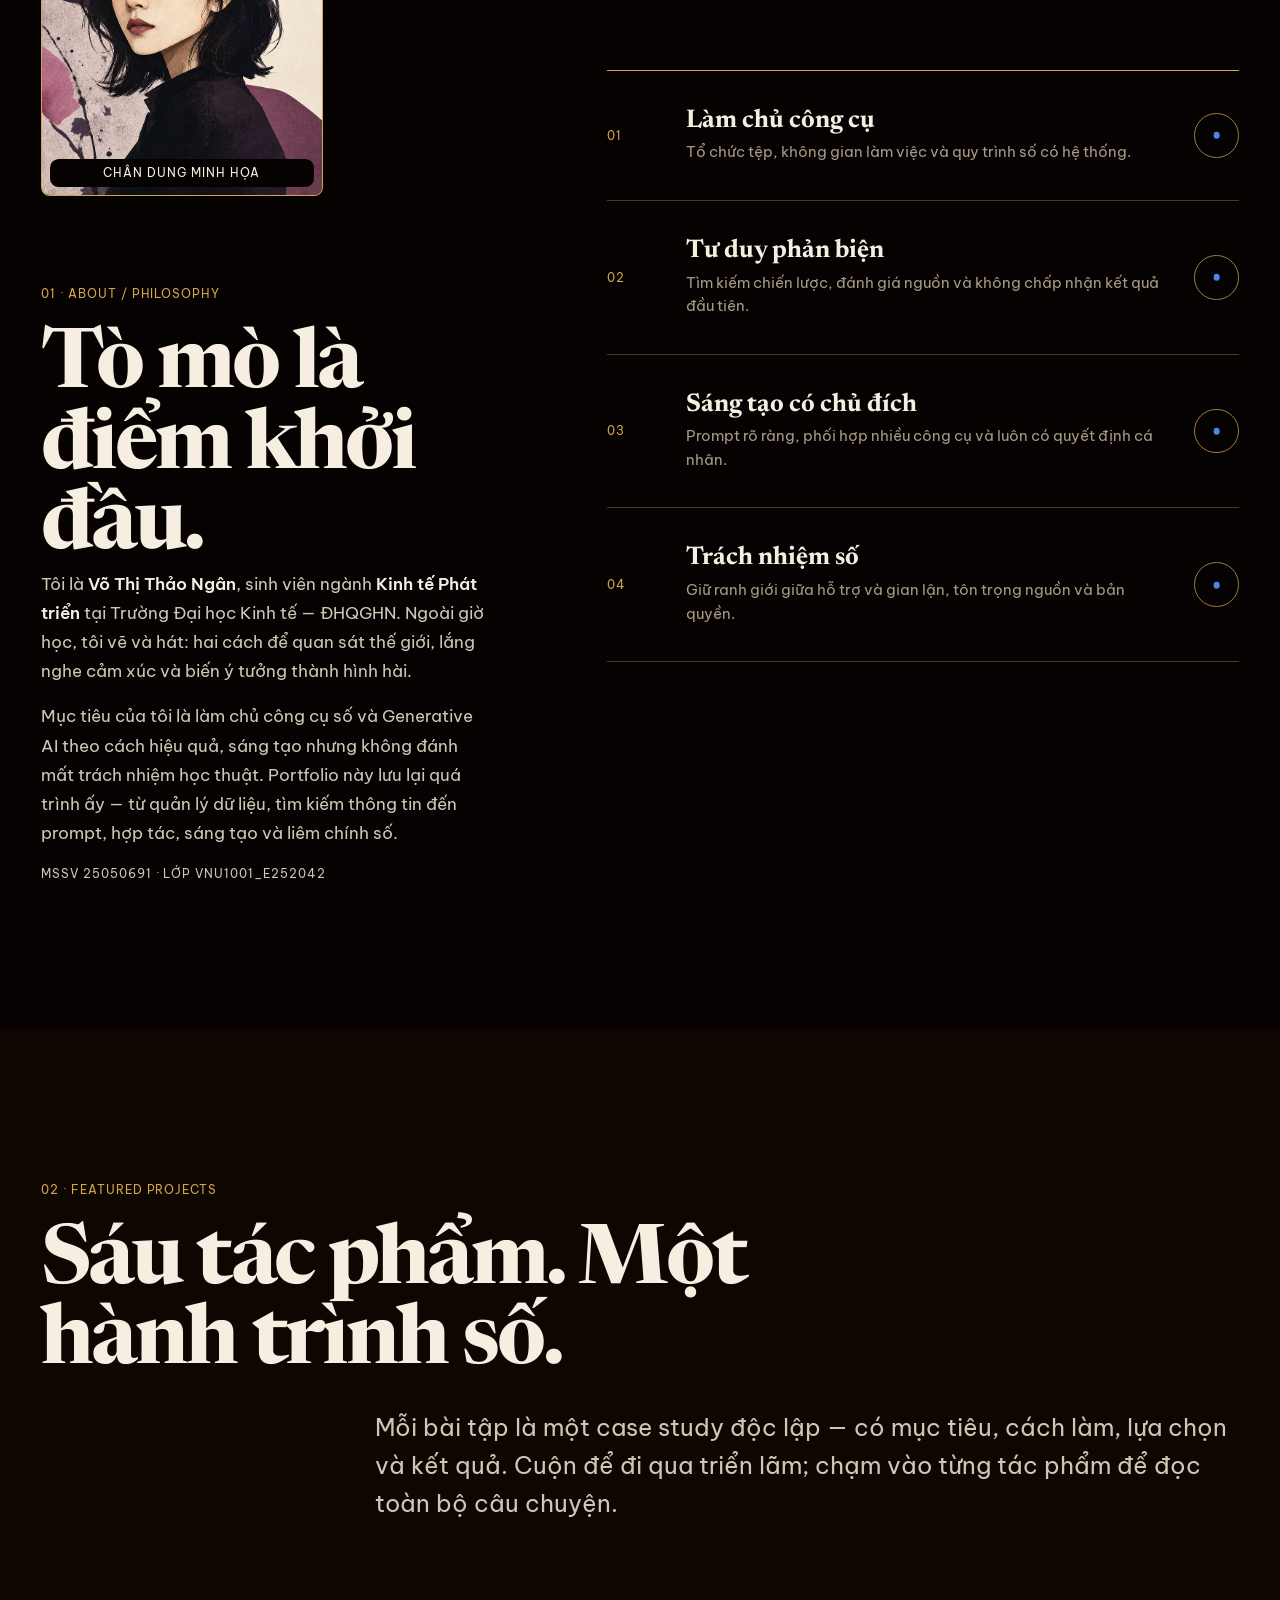
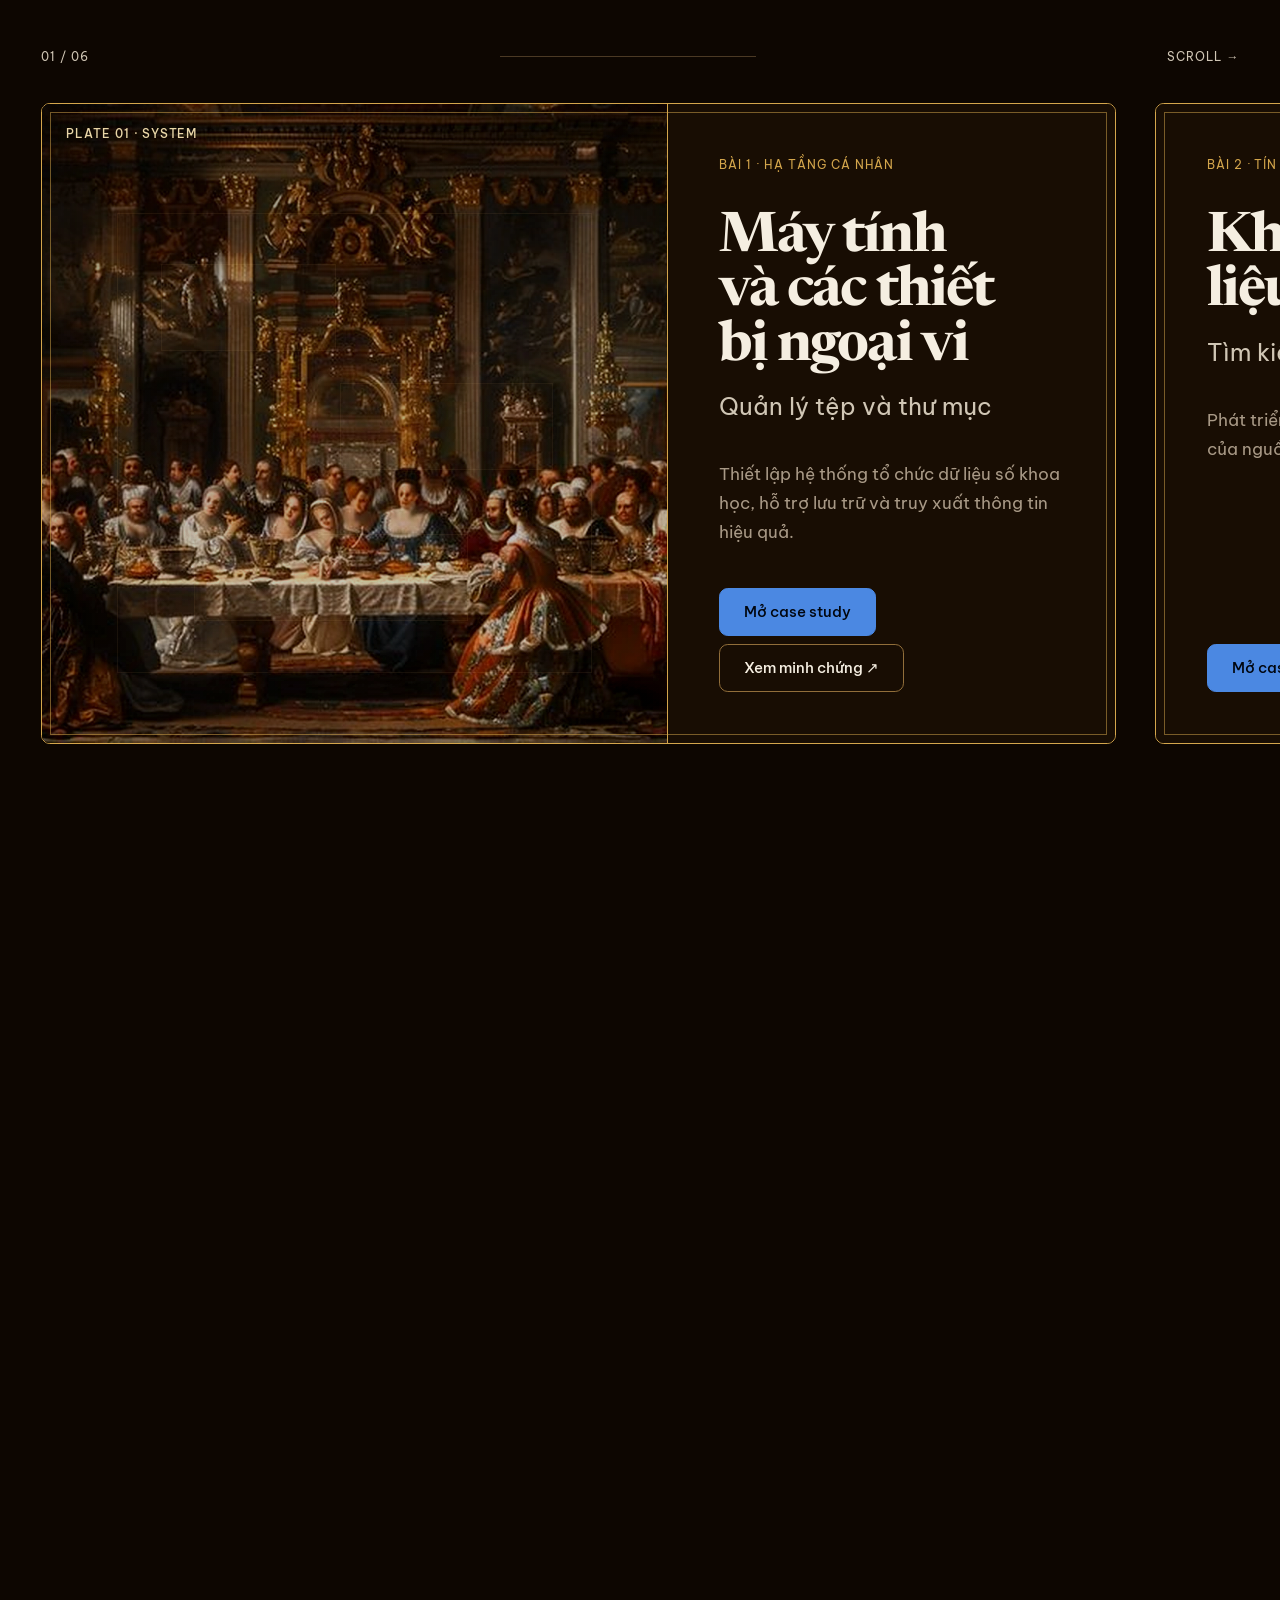
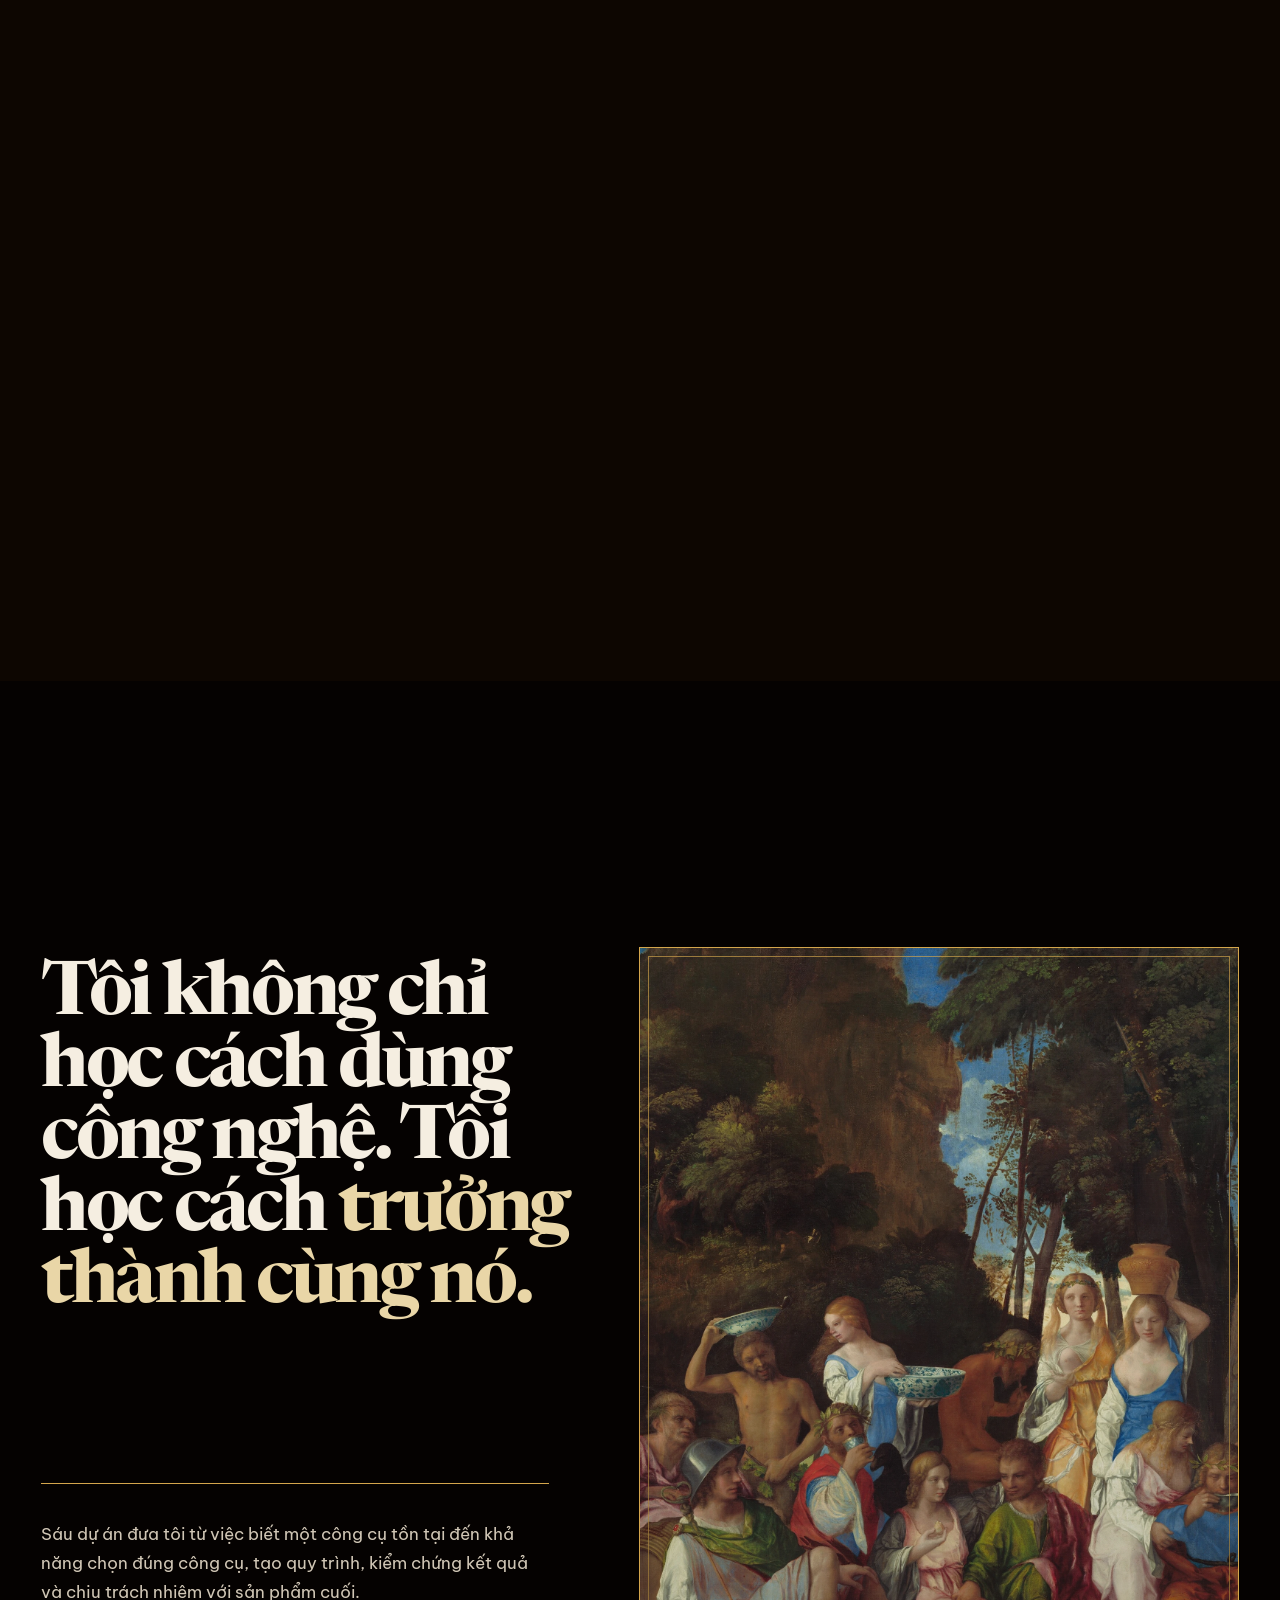
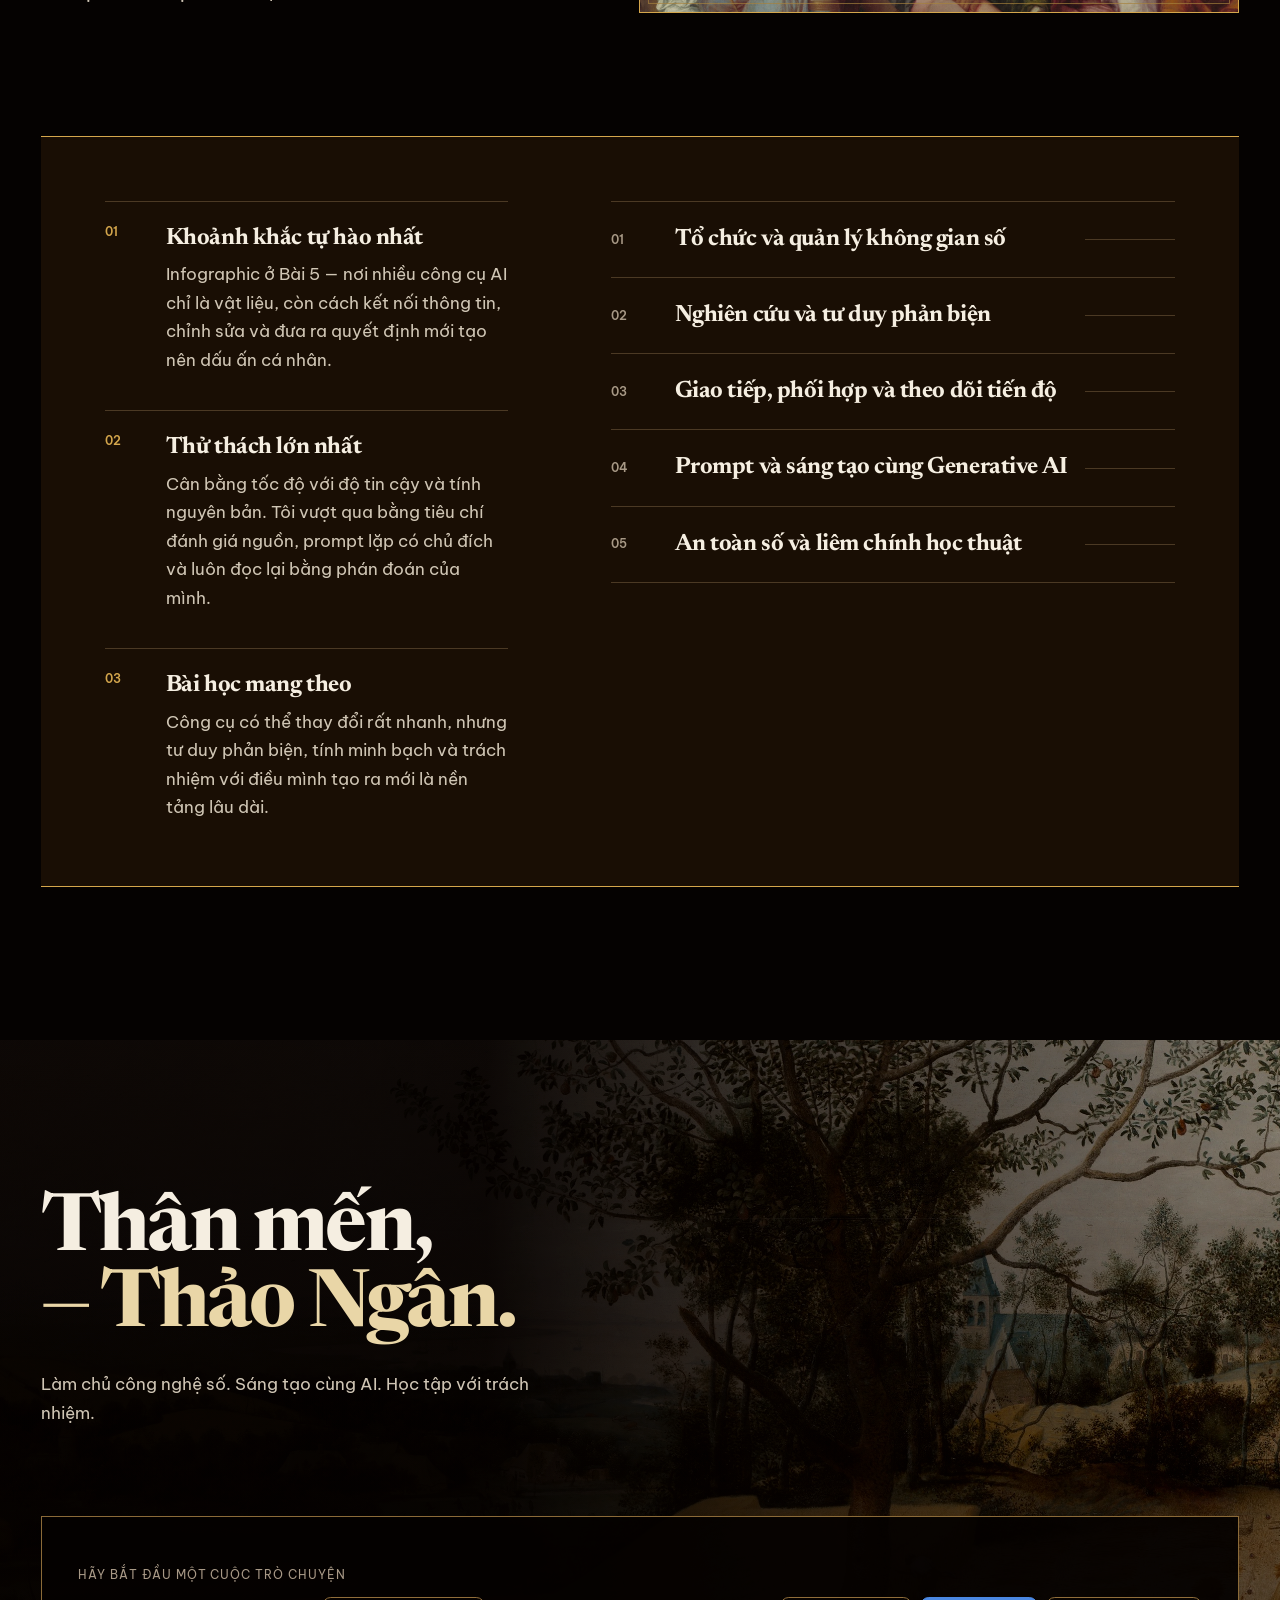
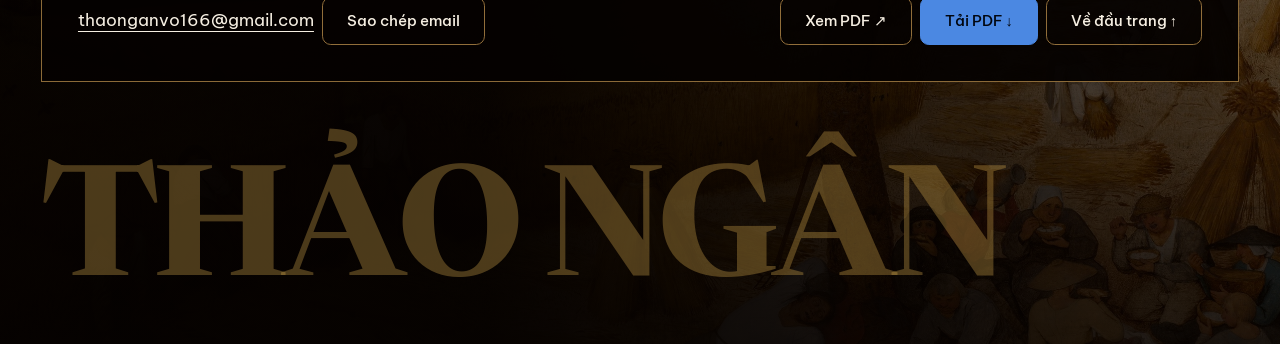
==== commit 109684f3: "Add interactive portfolio contents menu" ====
--- a/docs/index.html
+++ b/docs/index.html
@@ -549,6 +549,40 @@
     .constellation-link:first-child { border-inline-start: var(--rule) solid color-mix(in oklch, var(--color-metal) 42%, transparent); }
     .constellation-link:hover, .constellation-link:focus-visible { color: var(--color-canvas-deep); background: var(--color-metal-soft); }
 
+    /* Contents · an index spread inspired by an exhibition catalogue. */
+    .contents-section {
+      position: relative; isolation: isolate; overflow: clip; scroll-margin-top: calc(var(--banner-height) + var(--space-5));
+      padding-block: var(--space-section-room); border-block-end: var(--rule) solid var(--color-rule); background: var(--color-canvas-deep);
+    }
+    .contents-grid { display: grid; grid-template-columns: minmax(12rem, 3fr) minmax(28rem, 6fr) minmax(15rem, 3fr); gap: var(--space-5); align-items: center; }
+    .contents-title { align-self: start; padding-top: var(--space-3); }
+    .contents-title h2 {
+      max-width: 6ch; min-width: 0; margin: 0; overflow-wrap: anywhere;
+      font: 700 clamp(3.4rem, 5.8vw, 6.4rem)/1.02 var(--font-display); letter-spacing: -0.05em;
+    }
+    .contents-title p { max-width: 28ch; margin: var(--space-4) 0 0; color: var(--color-metal-soft); font-size: var(--text-sm); line-height: 1.6; }
+    .contents-list { border-top: var(--rule) solid var(--color-metal); }
+    .contents-link {
+      min-height: 4.75rem; display: grid; grid-template-columns: minmax(5.5rem, auto) minmax(0, 1fr) 3rem; gap: var(--space-3); align-items: center;
+      border-bottom: var(--rule) solid var(--color-rule); color: var(--color-ink); text-decoration: none; white-space: nowrap;
+      transition: background-color var(--duration-fast) var(--ease-out);
+    }
+    .contents-link:hover, .contents-link:focus-visible { background: color-mix(in oklch, var(--color-metal) 9%, transparent); }
+    .contents-link:active { background: color-mix(in oklch, var(--color-metal) 15%, transparent); }
+    .contents-index { color: var(--color-metal-soft); font: 500 clamp(1.4rem, 2.3vw, 2rem)/1 var(--font-display); }
+    .contents-name { min-width: 0; overflow: hidden; color: var(--color-ink-soft); font-size: var(--text-sm); text-overflow: ellipsis; }
+    .contents-arrow {
+      display: grid; place-items: center; width: 2.75rem; aspect-ratio: 1; justify-self: end;
+      border: var(--rule) solid var(--color-metal); border-radius: 50%; color: var(--color-metal-soft); font-size: 1.45rem; line-height: 1;
+    }
+    .contents-art { position: relative; margin: 0; aspect-ratio: 4 / 5; overflow: hidden; border: var(--rule) solid var(--color-metal); background: var(--color-surface); }
+    .contents-art::after { content: ""; position: absolute; inset: var(--space-2); border: var(--rule) solid color-mix(in oklch, var(--color-metal) 58%, transparent); pointer-events: none; }
+    .contents-art img { width: 100%; height: 100%; object-fit: cover; object-position: 58% center; filter: saturate(0.92) contrast(1.06) brightness(0.92); }
+    .contents-art figcaption {
+      position: absolute; inset: auto var(--space-2) var(--space-2); z-index: 2; display: flex; justify-content: space-between; gap: var(--space-2);
+      padding: var(--space-2); color: var(--color-metal-soft); background: var(--color-canvas-deep); font-size: var(--text-xs);
+    }
+
     /* The overture is a real 16:9 moving plate, not a browser-like card. */
     .atelier-film { padding-block: var(--space-section-room); border-block: var(--rule) solid var(--color-rule-soft); background: var(--color-surface); }
     .film-grid { grid-template-columns: minmax(15rem, 5fr) minmax(0, 7fr); gap: var(--space-diptych-gap); align-items: center; }
@@ -735,6 +769,10 @@
       .hero-copy { grid-column: 1; grid-row: 2; }
       .hero-aside { grid-column: 1; grid-row: 3; max-width: 42rem; justify-self: start; }
       .hero-index { grid-column: 1; grid-row: 4; grid-template-columns: repeat(6, minmax(0, 1fr)); }
+      .contents-grid { grid-template-columns: minmax(0, 4fr) minmax(18rem, 8fr); }
+      .contents-title { grid-column: 1; }
+      .contents-list { grid-column: 2; grid-row: 1 / span 2; }
+      .contents-art { grid-column: 1; width: min(100%, 18rem); align-self: end; }
       .film-grid, .intro-grid, .about-grid { grid-template-columns: minmax(0, 1fr); }
       .intro-heading { position: static; }
       .intro-heading h2 { max-width: 12ch; }
@@ -764,6 +802,13 @@
       .constellation-link:nth-child(3) { border-inline-end: 0; }
       .constellation-link:nth-child(4) { border-inline-start: var(--rule) solid color-mix(in oklch, var(--color-metal) 42%, transparent); }
       .constellation-link:nth-child(n + 4) { border-block-start: var(--rule) solid color-mix(in oklch, var(--color-metal) 42%, transparent); }
+      .contents-section { padding-block: var(--space-7); }
+      .contents-grid { grid-template-columns: minmax(0, 1fr); gap: var(--space-6); }
+      .contents-title, .contents-list, .contents-art { grid-column: 1; grid-row: auto; }
+      .contents-title h2 { max-width: 8ch; font-size: clamp(3.2rem, 16vw, 4.6rem); line-height: 1; }
+      .contents-link { grid-template-columns: minmax(0, 1fr) 3rem; gap: var(--space-2); }
+      .contents-name { display: none; }
+      .contents-art { width: 100%; aspect-ratio: 16 / 10; }
       .personal-intro { padding-block: var(--space-7); }
       .intro-row { grid-template-columns: minmax(0, 1fr); gap: var(--space-2); }
       .project-track { display: grid; width: 100%; overflow: visible; }
@@ -802,6 +847,7 @@
       </a>
       <button class="menu-toggle" type="button" aria-expanded="false" aria-controls="nav-links">Menu</button>
       <div class="nav-links" id="nav-links">
+        <a class="nav-link" href="#contents">Mục lục</a>
         <a class="nav-link" href="#introduction">Giới thiệu</a>
         <a class="nav-link" href="#projects">Dự án</a>
         <a class="nav-link" href="#reflection">Tổng kết</a>
@@ -828,6 +874,29 @@
         </div>
       </div>
     </header>
+
+    <section class="contents-section" id="contents" aria-labelledby="contents-title">
+      <div class="shell contents-grid">
+        <div class="contents-title">
+          <h2 id="contents-title">NỘI DUNG</h2>
+          <p>VNU1001_E252042 · 25050691</p>
+        </div>
+        <nav class="contents-list" aria-label="Mục lục portfolio">
+          <a class="contents-link" href="#introduction"><span class="contents-index">Giới thiệu</span><span class="contents-name">Thông tin cá nhân và định hướng phát triển</span><span class="contents-arrow" aria-hidden="true">→</span></a>
+          <a class="contents-link" href="#project-1"><span class="contents-index">Bài 1</span><span class="contents-name">Máy tính và các thiết bị ngoại vi</span><span class="contents-arrow" aria-hidden="true">→</span></a>
+          <a class="contents-link" href="#project-2"><span class="contents-index">Bài 2</span><span class="contents-name">Khai thác dữ liệu và thông tin</span><span class="contents-arrow" aria-hidden="true">→</span></a>
+          <a class="contents-link" href="#project-3"><span class="contents-index">Bài 3</span><span class="contents-name">Tổng quan về trí tuệ nhân tạo</span><span class="contents-arrow" aria-hidden="true">→</span></a>
+          <a class="contents-link" href="#project-4"><span class="contents-index">Bài 4</span><span class="contents-name">Giao tiếp và hợp tác trong môi trường số</span><span class="contents-arrow" aria-hidden="true">→</span></a>
+          <a class="contents-link" href="#project-5"><span class="contents-index">Bài 5</span><span class="contents-name">Sáng tạo nội dung số</span><span class="contents-arrow" aria-hidden="true">→</span></a>
+          <a class="contents-link" href="#project-6"><span class="contents-index">Bài 6</span><span class="contents-name">An toàn và liêm chính học thuật trong môi trường số</span><span class="contents-arrow" aria-hidden="true">→</span></a>
+          <a class="contents-link" href="#reflection"><span class="contents-index">Tổng kết</span><span class="contents-name">Kỹ năng, khoảnh khắc tự hào và thử thách</span><span class="contents-arrow" aria-hidden="true">→</span></a>
+        </nav>
+        <figure class="contents-art">
+          <img src="assets/renaissance/garden-light.webp" width="1428" height="800" loading="lazy" decoding="async" alt="Lối đi cổ điển giữa khu vườn với các tia sáng xuyên qua tán cây">
+          <figcaption><span>Portfolio · 2025—2026</span><span>Võ Thị Thảo Ngân</span></figcaption>
+        </figure>
+      </div>
+    </section>
 
     <section class="personal-intro" id="introduction" aria-labelledby="introduction-title">
       <div class="shell intro-grid">
@@ -1021,7 +1090,7 @@
     addEventListener('scroll', () => { if(navTicking) return; navTicking = true; requestAnimationFrame(() => { updateNavMode(); navTicking = false; }); }, {passive:true});
     updateNavMode();
 
-    const sections = [...document.querySelectorAll('#introduction, #projects, #reflection')];
+    const sections = [...document.querySelectorAll('#contents, #introduction, #projects, #reflection')];
     const navById = new Map([...document.querySelectorAll('.nav-link')].map(a => [a.getAttribute('href').slice(1), a]));
     const sectionObserver = new IntersectionObserver(entries => entries.forEach(entry => { if (entry.isIntersecting) { navById.forEach(a => a.removeAttribute('aria-current')); navById.get(entry.target.id)?.setAttribute('aria-current','true'); } }), {rootMargin:'-42% 0px -50%'});
     sections.forEach(section => sectionObserver.observe(section));
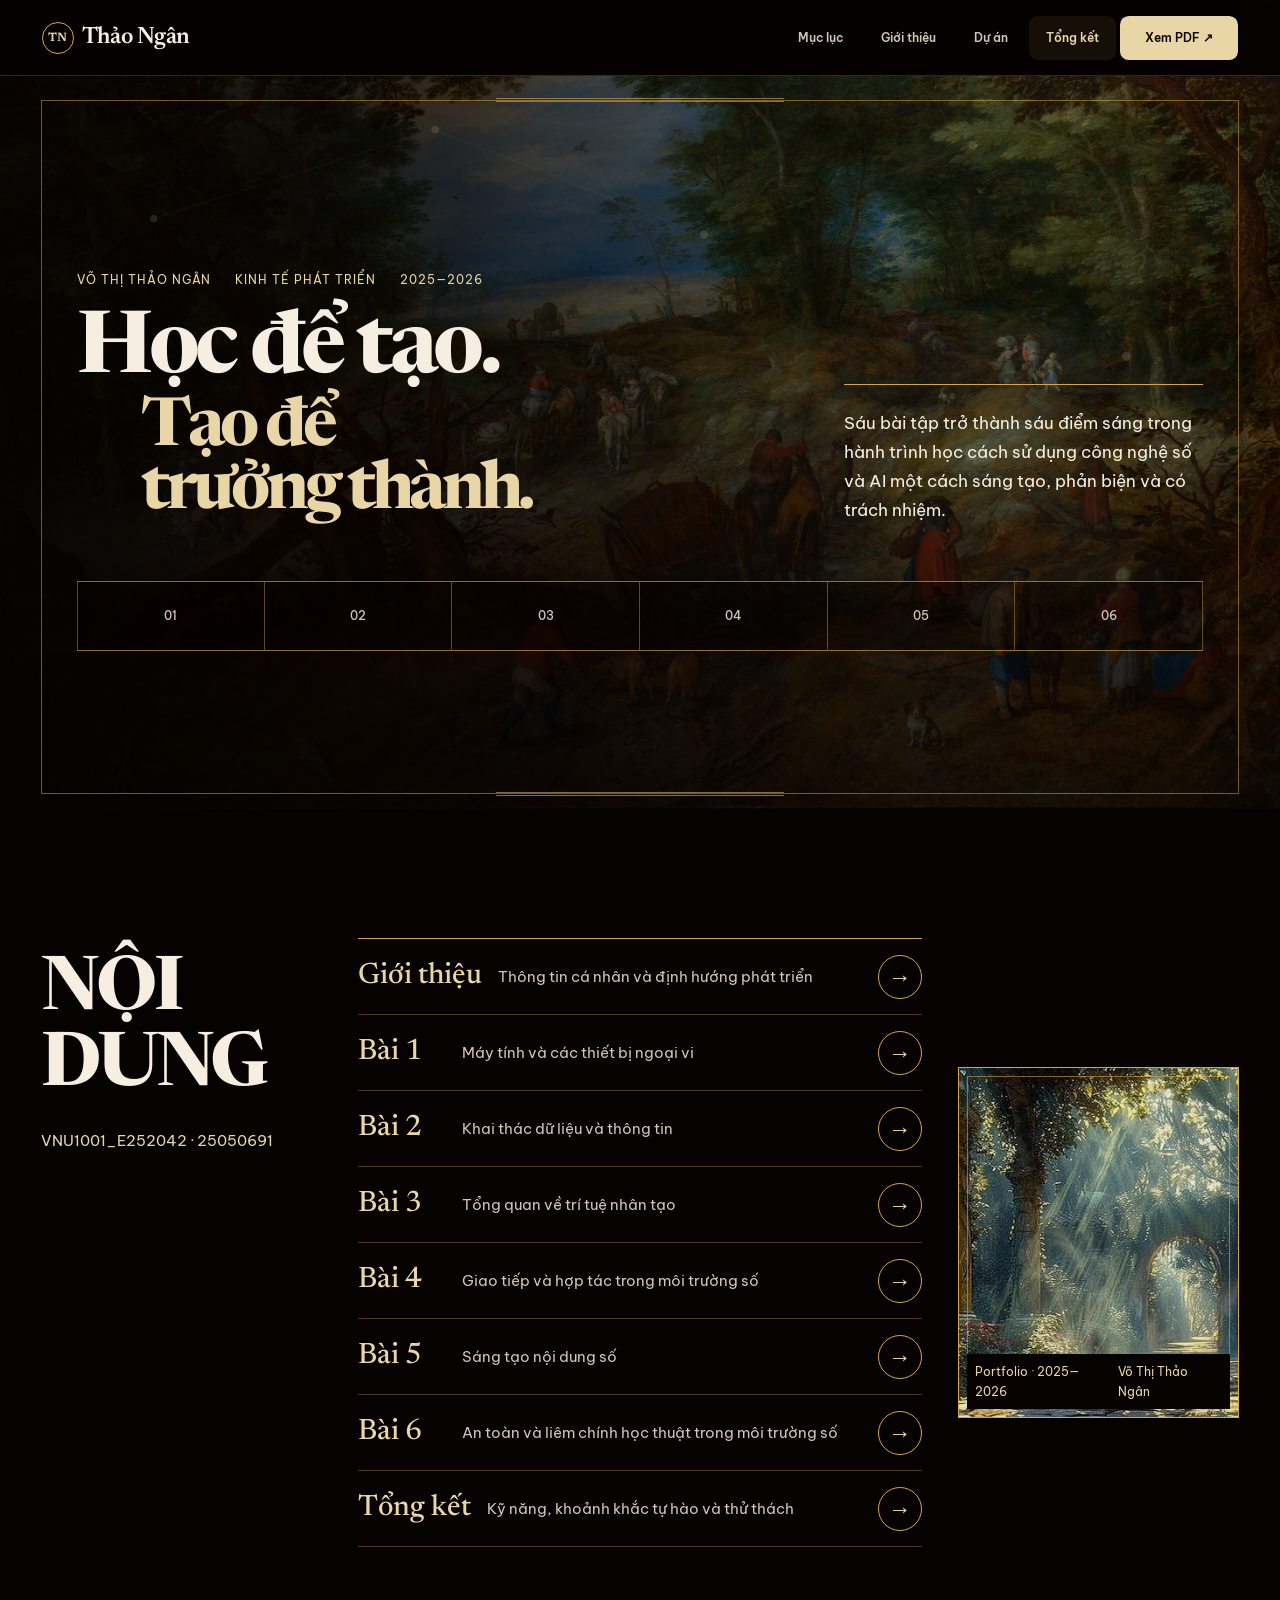
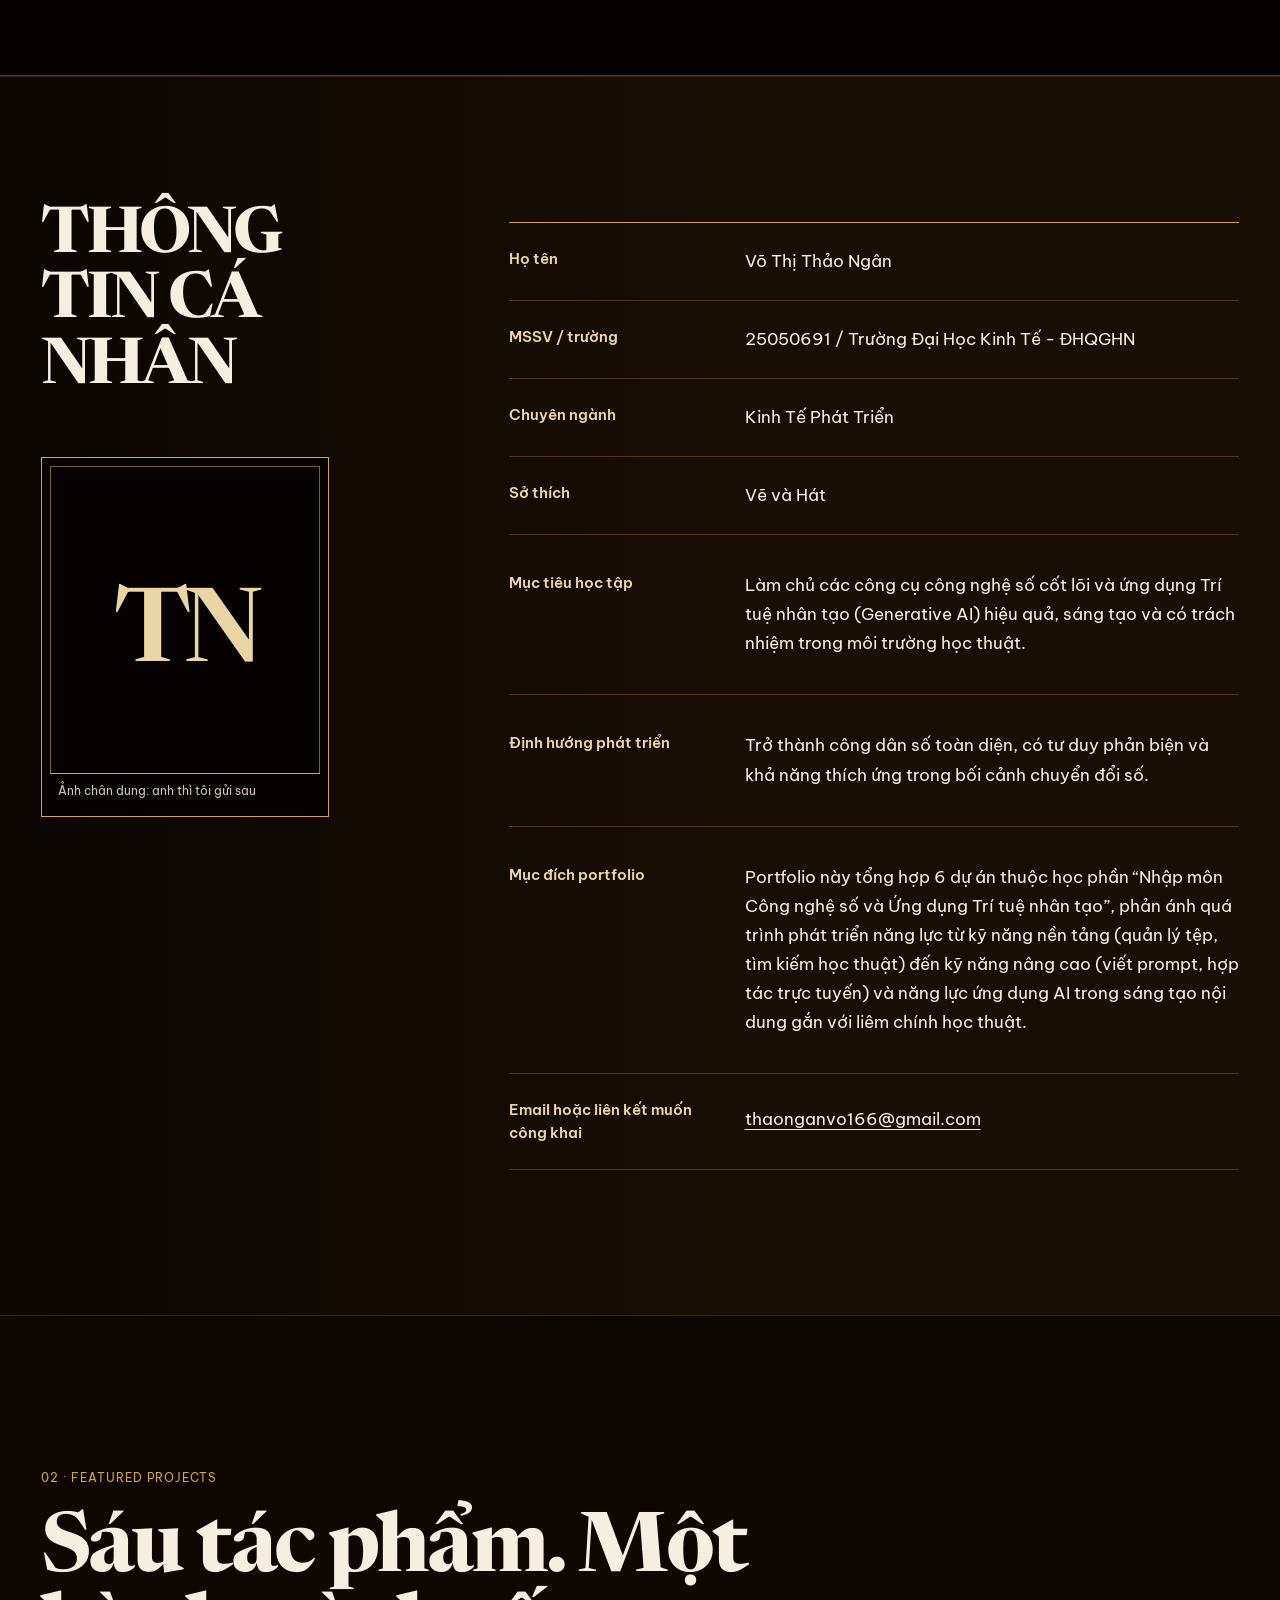
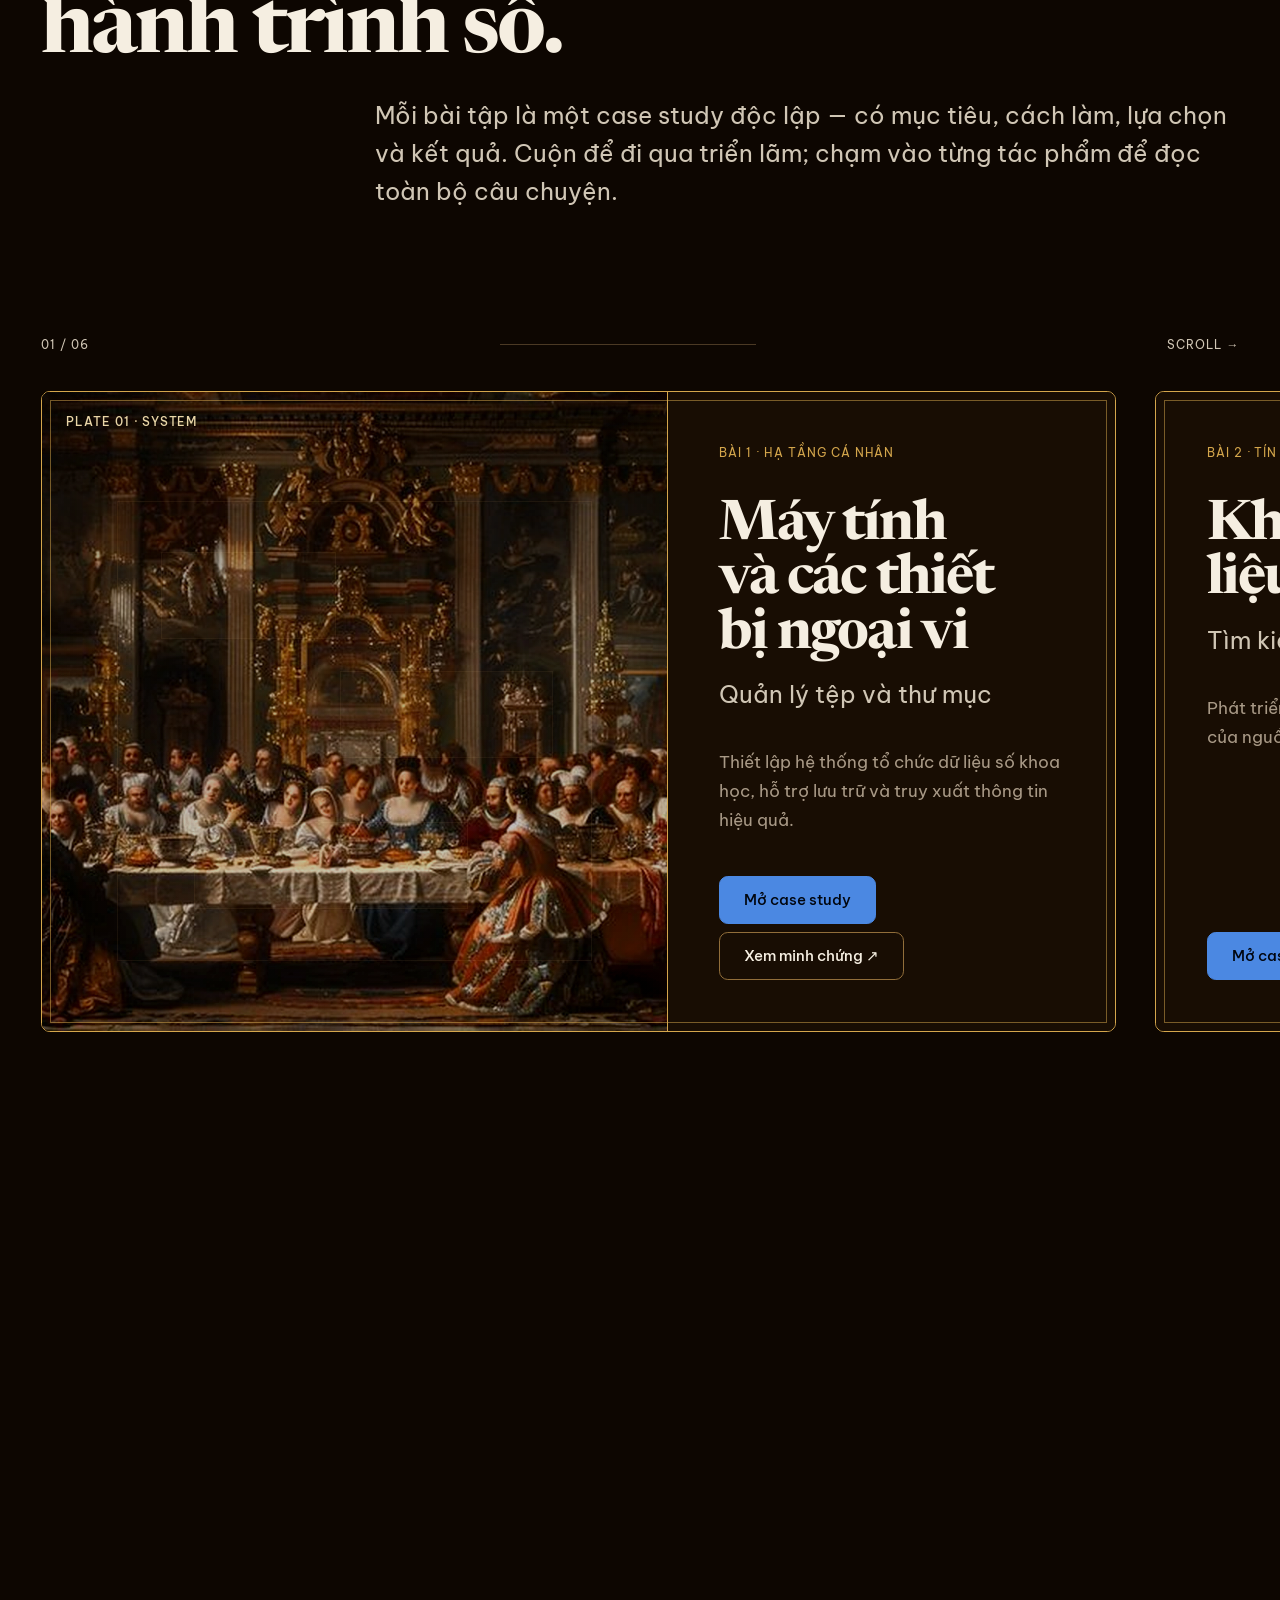
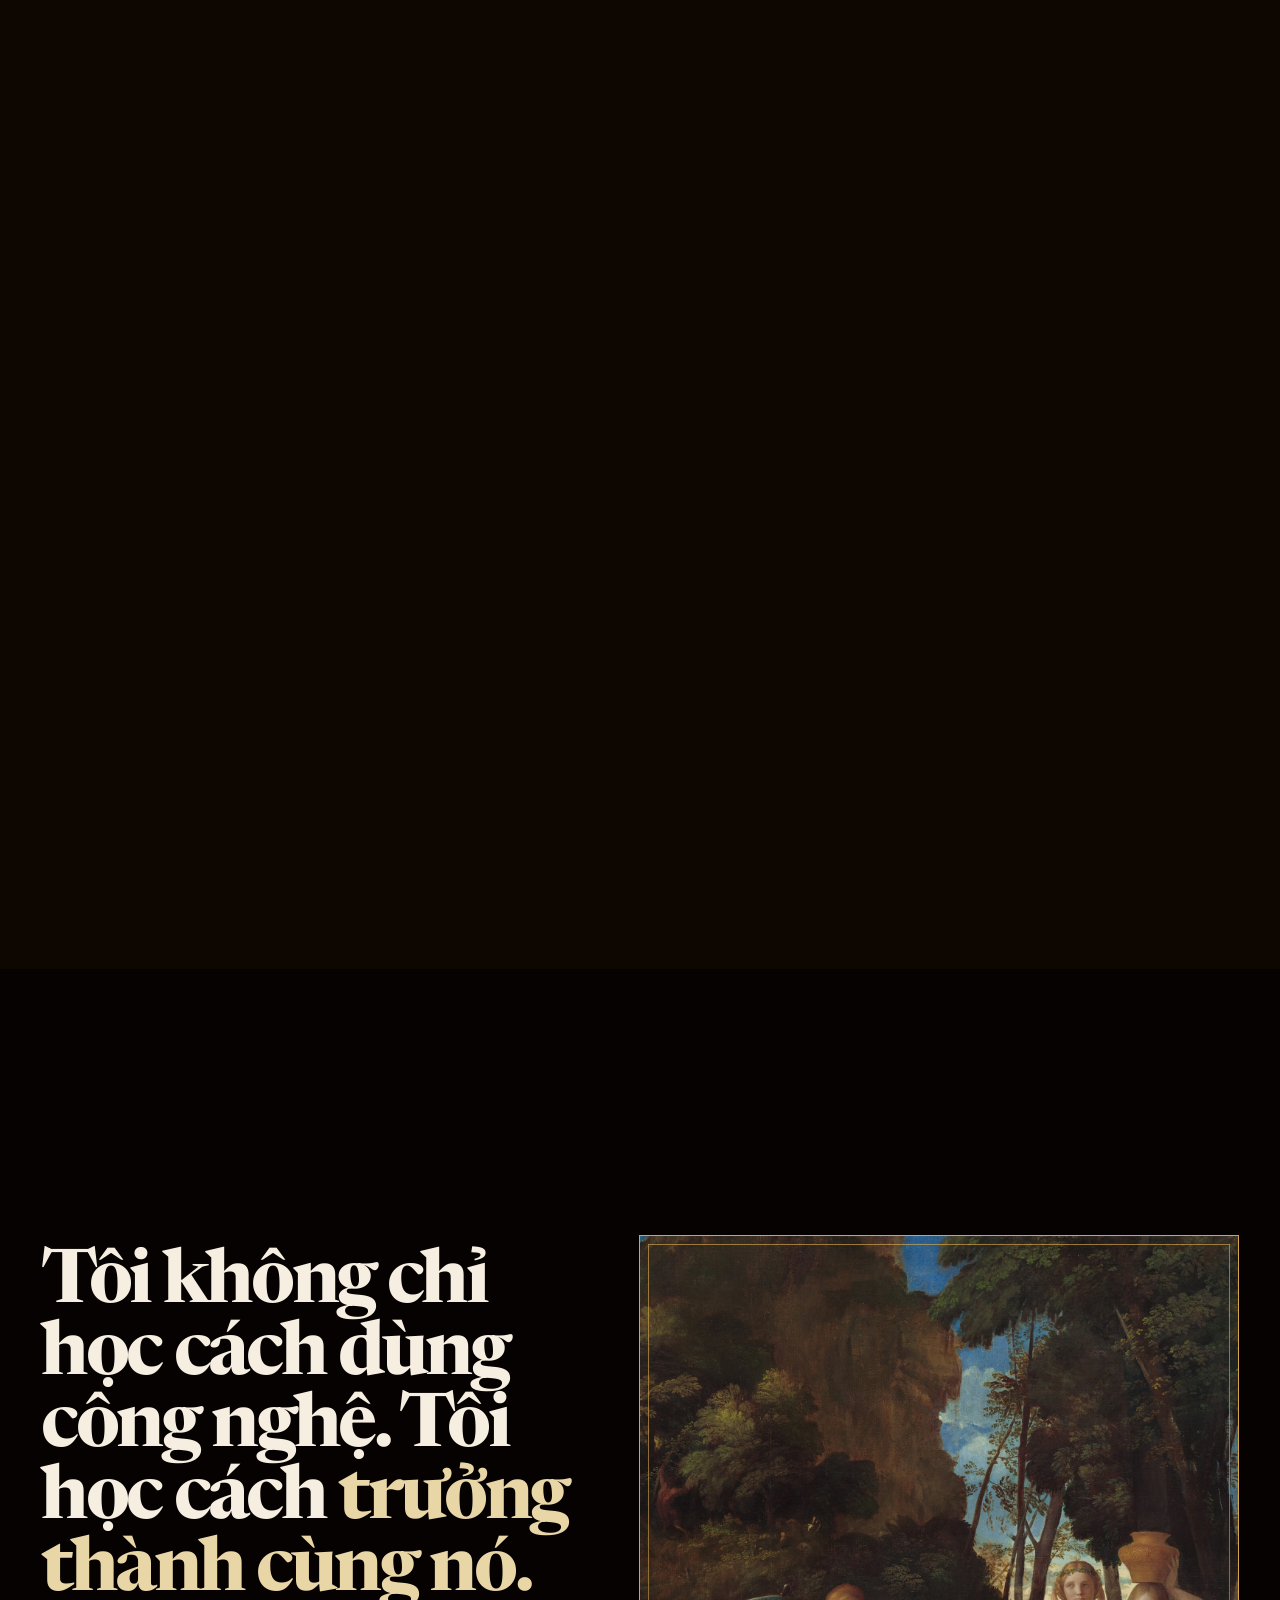
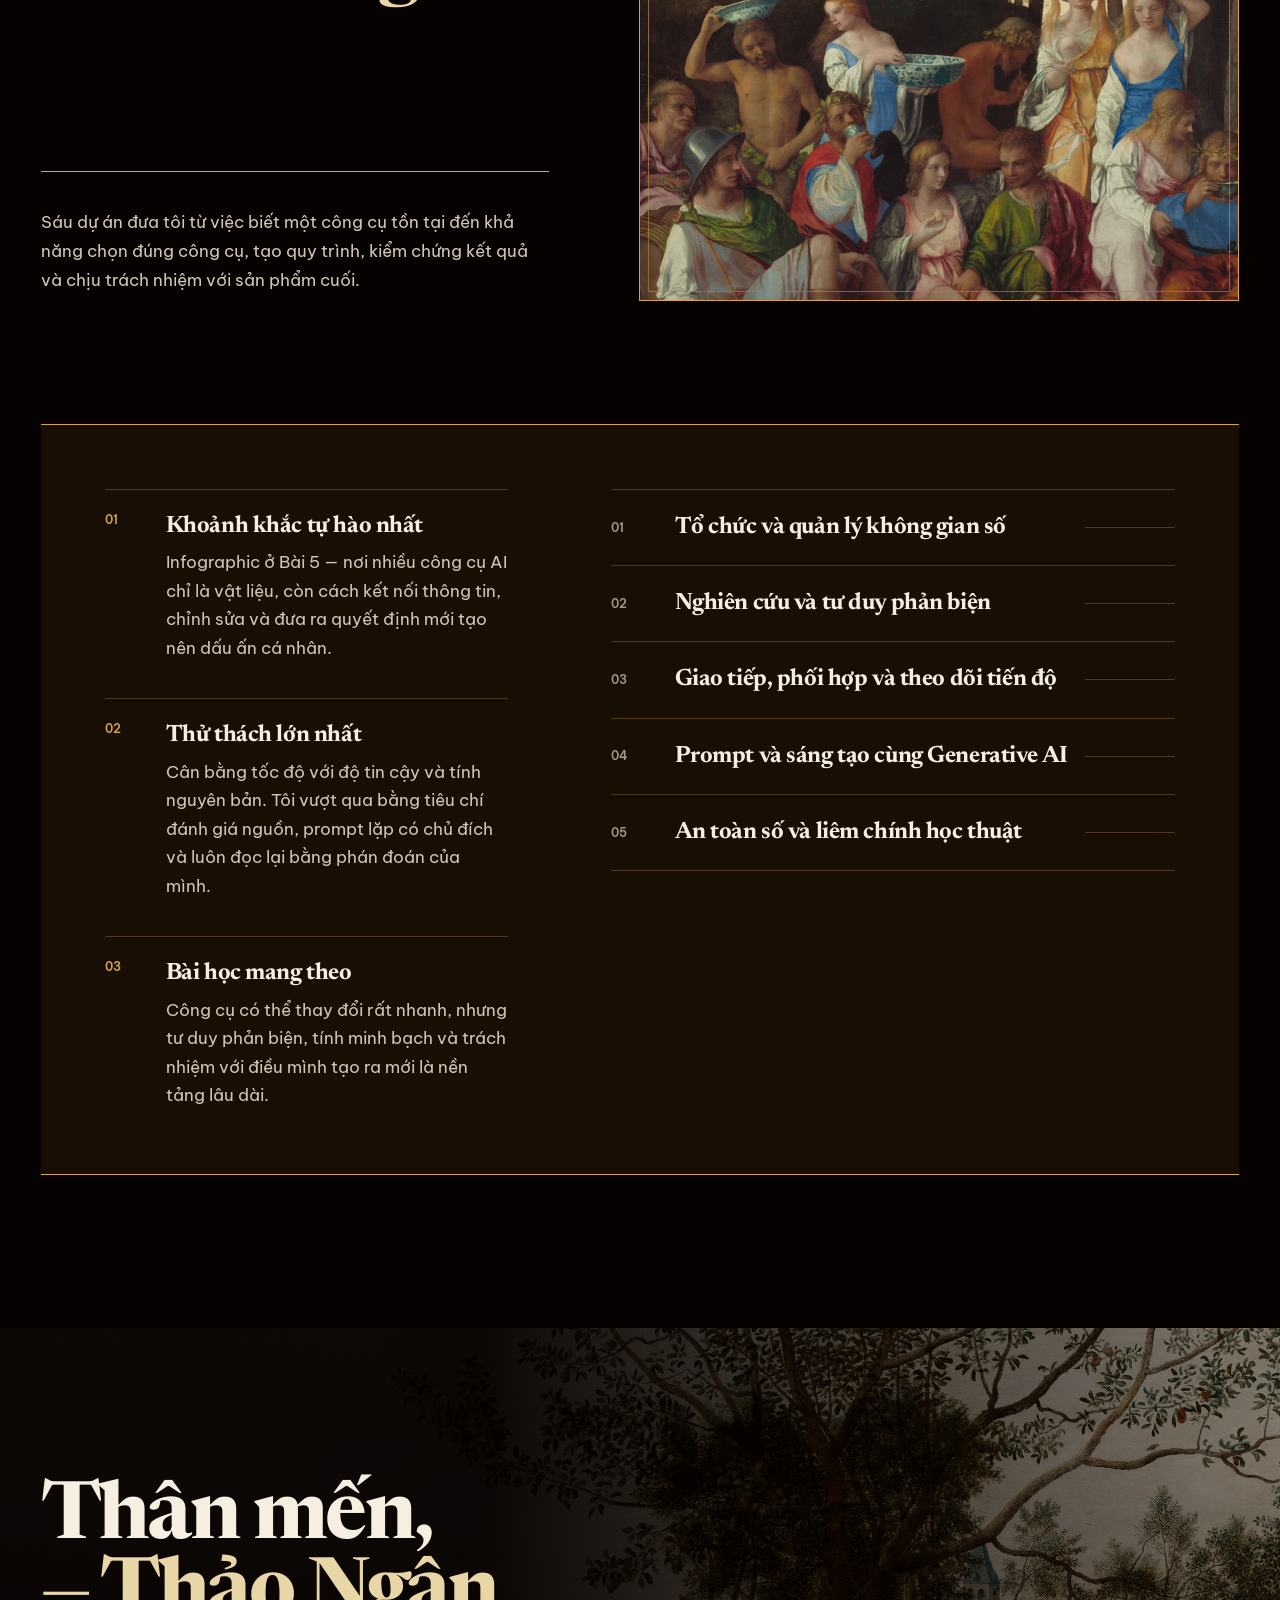
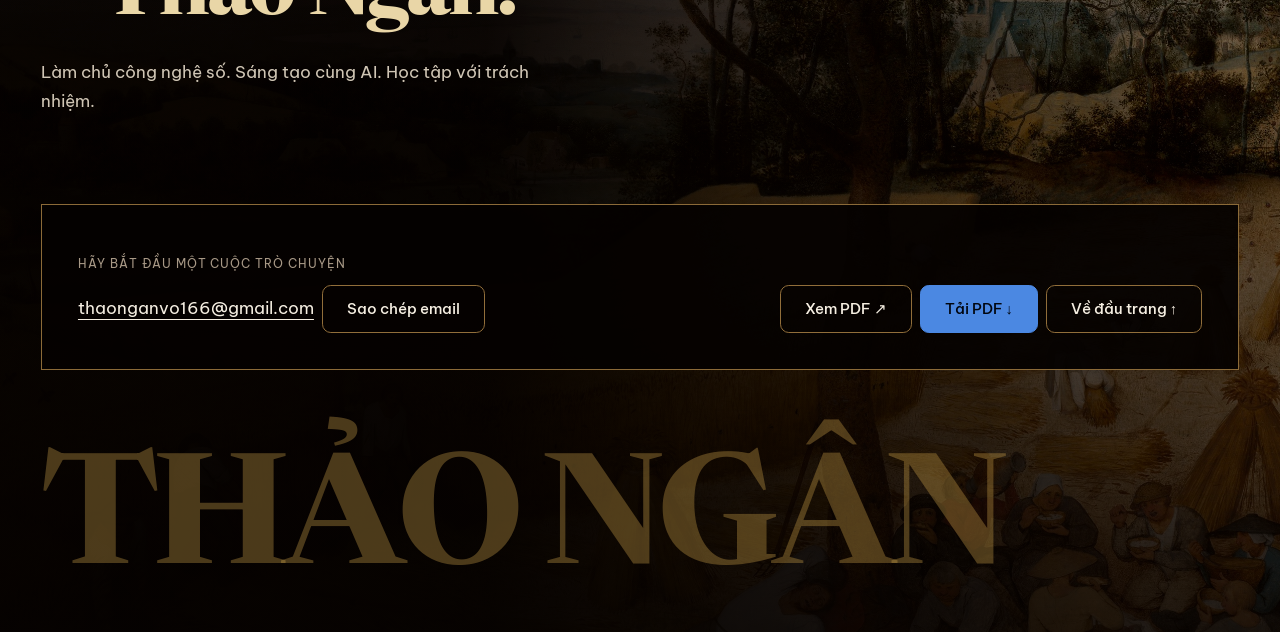
==== commit f7f6ccc6: "Finalize submission PDF and remove duplicate about section" ====
--- a/docs/index.html
+++ b/docs/index.html
@@ -124,23 +124,6 @@
     .section-number { display: block; margin-bottom: var(--space-4); color: var(--color-accent-soft); }
     .section-title { max-width: 12ch; min-width: 0; overflow-wrap: anywhere; margin: 0; font: 700 var(--text-2xl)/1.03 var(--font-display); letter-spacing: -0.035em; }
     .section-lede { max-width: 62ch; margin: var(--space-4) 0 0; color: var(--color-ink-soft); font-size: var(--text-lg); }
-
-    .about { background: var(--color-canvas-deep); }
-    .about-grid { display: grid; grid-template-columns: minmax(0, 0.85fr) minmax(23rem, 1.15fr); gap: var(--space-dossier-gap); align-items: start; }
-    .about-copy { position: sticky; top: calc(var(--nav-height) + var(--space-6)); }
-    .portrait-mark { position: relative; width: clamp(12rem, 21vw, 18rem); aspect-ratio: 4 / 5; margin: 0 0 var(--space-6); overflow: hidden; border: var(--rule) solid var(--color-rule); border-radius: 48% 48% var(--radius-md) var(--radius-md) / 34% 34% var(--radius-md) var(--radius-md); background: var(--color-surface); box-shadow: var(--shadow-soft); }
-    .portrait-mark img { width: 100%; height: 100%; object-fit: cover; object-position: 48% 50%; image-rendering: auto; filter: saturate(0.88) contrast(1.03); }
-    .portrait-mark figcaption { position: absolute; inset: auto var(--space-2) var(--space-2); padding: var(--space-1) var(--space-2); border-radius: var(--radius-pill); color: var(--color-ink); background: color-mix(in oklch, var(--color-canvas-deep) 82%, transparent); backdrop-filter: blur(10px); text-align: center; }
-    .about-copy p { max-width: 65ch; margin: 0 0 var(--space-3); color: var(--color-ink-soft); line-height: 1.68; }
-    .about-copy strong { color: var(--color-ink); font-weight: 600; }
-    .philosophy-map { margin-top: var(--space-7); border-top: var(--rule) solid var(--color-rule); }
-    .map-item { display: grid; grid-template-columns: 3.6rem 1fr auto; gap: var(--space-4); align-items: center; padding-block: var(--space-5); border-bottom: var(--rule) solid var(--color-rule); }
-    .map-index { color: var(--color-accent-soft); }
-    .map-item h3 { margin: 0 0 var(--space-1); font: 700 var(--text-lg)/1.16 var(--font-display); }
-    .map-item p { margin: 0; color: var(--color-muted); font-size: var(--text-sm); }
-    .map-orbit { width: 2.8rem; aspect-ratio: 1; border: var(--rule) solid var(--color-rule); border-radius: 50%; position: relative; }
-    .map-orbit::after { content: ""; position: absolute; width: 0.5rem; aspect-ratio: 1; left: 50%; top: 50%; border-radius: 50%; background: var(--color-accent); transform: translate(-50%, -50%); box-shadow: 0 0 1rem var(--color-accent); transition: transform var(--duration-base) var(--ease-out); }
-    .map-item:hover .map-orbit::after { transform: translate(-50%, -50%) scale(1.8); }
 
     .projects { padding-bottom: 0; }
     .projects-intro { padding-bottom: var(--space-6); }
@@ -379,11 +362,10 @@
       .site-nav[data-open="true"] .nav-links { display: flex; }
       .nav-link, .nav-pdf { justify-content: flex-start; }
       .hero { min-height: auto; padding-top: var(--space-hero-mobile-start); padding-bottom: var(--space-hero-mobile-end); }
-      .hero-inner, .about-grid, .reflection-grid, .film-grid { grid-template-columns: minmax(0, 1fr); }
+      .hero-inner, .reflection-grid, .film-grid { grid-template-columns: minmax(0, 1fr); }
       .film-copy h2 { max-width: 12ch; }
       .hero-aside { justify-self: start; padding-top: var(--space-5); }
       .hero h1 span:last-child { margin-left: 0; }
-      .about-copy { position: static; }
       .gallery-shell { height: auto; }
       .gallery-pin { position: static; height: auto; display: block; overflow: visible; }
       .gallery-status { position: static; padding-inline: var(--page-gutter); margin-bottom: var(--space-4); }
@@ -406,8 +388,6 @@
       .section { padding-block: var(--space-7); }
       .atelier-film { padding-block: var(--space-7); }
       .film-frame::before { inset: var(--space-1); }
-      .map-item { grid-template-columns: 2.5rem 1fr; }
-      .map-orbit { display: none; }
       .project-track { display: grid; width: 100%; padding-inline: var(--page-gutter); overflow: visible; scroll-snap-type: y proximity; }
       .project-card { width: 100%; min-width: 0; }
       .project-art { min-height: 0; aspect-ratio: 16 / 9; }
@@ -633,26 +613,9 @@
     .intro-row-feature { padding-block: var(--space-5); }
     .intro-row-feature dd { max-width: 68ch; }
 
-    /* About · manuscript column beside a measured learning map. */
-    .about { background: var(--color-canvas-deep); }
-    .about, .projects, .reflection { scroll-margin-top: calc(var(--banner-height) + var(--space-5)); }
-    .about-grid { grid-template-columns: minmax(0, 5fr) minmax(24rem, 7fr); gap: var(--space-exhibition-gap); }
-    .about-copy { top: calc(var(--banner-height) + var(--space-6)); }
-    .portrait-mark {
-      width: clamp(13.5rem, 22vw, 19rem); margin-bottom: var(--space-7); border-color: var(--color-metal); border-radius: 48% 48% var(--radius-sm) var(--radius-sm) / 30% 30% var(--radius-sm) var(--radius-sm);
-      box-shadow: inset 0 0 0 0.4rem var(--color-canvas-deep), inset 0 0 0 calc(0.4rem + var(--rule)) color-mix(in oklch, var(--color-metal) 66%, transparent);
-    }
-    .portrait-mark img { filter: saturate(0.88) contrast(1.06) brightness(1.02); }
-    .portrait-mark figcaption { left: var(--space-2); right: var(--space-2); border-radius: var(--radius-sm); background: var(--color-canvas-deep); backdrop-filter: none; }
+    .projects, .reflection { scroll-margin-top: calc(var(--banner-height) + var(--space-5)); }
     .section-title { max-width: 13ch; line-height: 0.98; }
     .section-lede { color: var(--color-ink-soft); line-height: 1.6; }
-    .philosophy-map { border-color: var(--color-metal); }
-    .map-item { grid-template-columns: 3.4rem minmax(0, 1fr) 2.8rem; border-color: var(--color-rule); }
-    .map-item h3 { font-size: clamp(1.45rem, 2vw, 2.1rem); }
-    .map-item p { color: var(--color-muted); }
-    .map-orbit { border-color: color-mix(in oklch, var(--color-metal) 64%, var(--color-rule)); }
-    .map-orbit::after { width: 0.42rem; background: var(--color-accent); box-shadow: none; }
-    .map-item:hover .map-orbit::after, .map-item:focus-within .map-orbit::after { transform: translate(-50%, -50%) scale(1.35); }
     /* Projects · six alternating diptychs travelling through one gallery room. */
     .projects { background: var(--color-canvas); }
     .projects-intro { padding-top: var(--space-4); padding-bottom: var(--space-7); }
@@ -773,12 +736,11 @@
       .contents-title { grid-column: 1; }
       .contents-list { grid-column: 2; grid-row: 1 / span 2; }
       .contents-art { grid-column: 1; width: min(100%, 18rem); align-self: end; }
-      .film-grid, .intro-grid, .about-grid { grid-template-columns: minmax(0, 1fr); }
+      .film-grid, .intro-grid { grid-template-columns: minmax(0, 1fr); }
       .intro-heading { position: static; }
       .intro-heading h2 { max-width: 12ch; }
       .intro-heading h2 span { display: block; }
       .intro-monogram { width: min(100%, 15rem); }
-      .about-copy { position: static; }
       .project-track { width: auto; overflow-x: auto; scroll-snap-type: x mandatory; transform: none !important; }
       .project-card { flex: 0 0 min(88vw, 46rem); width: min(88vw, 46rem); grid-template-columns: minmax(0, 1fr); min-height: auto; }
       .project-art, .project-card:nth-child(even) .project-art { order: 1; min-height: 24rem; aspect-ratio: 16 / 9; border: 0; border-bottom: var(--rule) solid var(--color-metal); }
@@ -917,31 +879,6 @@
           <div class="intro-row intro-row-feature"><dt>Mục đích portfolio</dt><dd>Portfolio này tổng hợp 6 dự án thuộc học phần “Nhập môn Công nghệ số và Ứng dụng Trí tuệ nhân tạo”, phản ánh quá trình phát triển năng lực từ kỹ năng nền tảng (quản lý tệp, tìm kiếm học thuật) đến kỹ năng nâng cao (viết prompt, hợp tác trực tuyến) và năng lực ứng dụng AI trong sáng tạo nội dung gắn với liêm chính học thuật.</dd></div>
           <div class="intro-row"><dt>Email hoặc liên kết muốn công khai</dt><dd><a href="mailto:thaonganvo166@gmail.com">thaonganvo166@gmail.com</a></dd></div>
         </dl>
-      </div>
-    </section>
-
-    <section class="section about" id="about">
-      <div class="shell about-grid">
-        <div class="about-copy">
-          <figure class="portrait-mark">
-            <img src="assets/thao-ngan-editorial-avatar.webp" width="960" height="960" loading="lazy" decoding="async" alt="Chân dung minh họa nghệ thuật đại diện cho Võ Thị Thảo Ngân">
-            <figcaption class="mono">Chân dung minh họa</figcaption>
-          </figure>
-          <span class="section-number mono">01 · About / Philosophy</span>
-          <h2 class="section-title">Tò mò là điểm khởi đầu.</h2>
-          <p>Tôi là <strong>Võ Thị Thảo Ngân</strong>, sinh viên ngành <strong>Kinh tế Phát triển</strong> tại Trường Đại học Kinh tế — ĐHQGHN. Ngoài giờ học, tôi vẽ và hát: hai cách để quan sát thế giới, lắng nghe cảm xúc và biến ý tưởng thành hình hài.</p>
-          <p>Mục tiêu của tôi là làm chủ công cụ số và Generative AI theo cách hiệu quả, sáng tạo nhưng không đánh mất trách nhiệm học thuật. Portfolio này lưu lại quá trình ấy — từ quản lý dữ liệu, tìm kiếm thông tin đến prompt, hợp tác, sáng tạo và liêm chính số.</p>
-          <p class="mono muted">MSSV 25050691 · Lớp VNU1001_E252042</p>
-        </div>
-        <div>
-          <p class="section-lede">Tôi muốn trở thành một công dân số toàn diện: biết dùng công cụ, biết đặt câu hỏi, biết kiểm chứng và biết chịu trách nhiệm với điều mình tạo ra.</p>
-          <div class="philosophy-map" aria-label="Bản đồ định hướng phát triển">
-            <article class="map-item"><span class="map-index mono">01</span><div><h3>Làm chủ công cụ</h3><p>Tổ chức tệp, không gian làm việc và quy trình số có hệ thống.</p></div><span class="map-orbit" aria-hidden="true"></span></article>
-            <article class="map-item"><span class="map-index mono">02</span><div><h3>Tư duy phản biện</h3><p>Tìm kiếm chiến lược, đánh giá nguồn và không chấp nhận kết quả đầu tiên.</p></div><span class="map-orbit" aria-hidden="true"></span></article>
-            <article class="map-item"><span class="map-index mono">03</span><div><h3>Sáng tạo có chủ đích</h3><p>Prompt rõ ràng, phối hợp nhiều công cụ và luôn có quyết định cá nhân.</p></div><span class="map-orbit" aria-hidden="true"></span></article>
-            <article class="map-item"><span class="map-index mono">04</span><div><h3>Trách nhiệm số</h3><p>Giữ ranh giới giữa hỗ trợ và gian lận, tôn trọng nguồn và bản quyền.</p></div><span class="map-orbit" aria-hidden="true"></span></article>
-          </div>
-        </div>
       </div>
     </section>
 
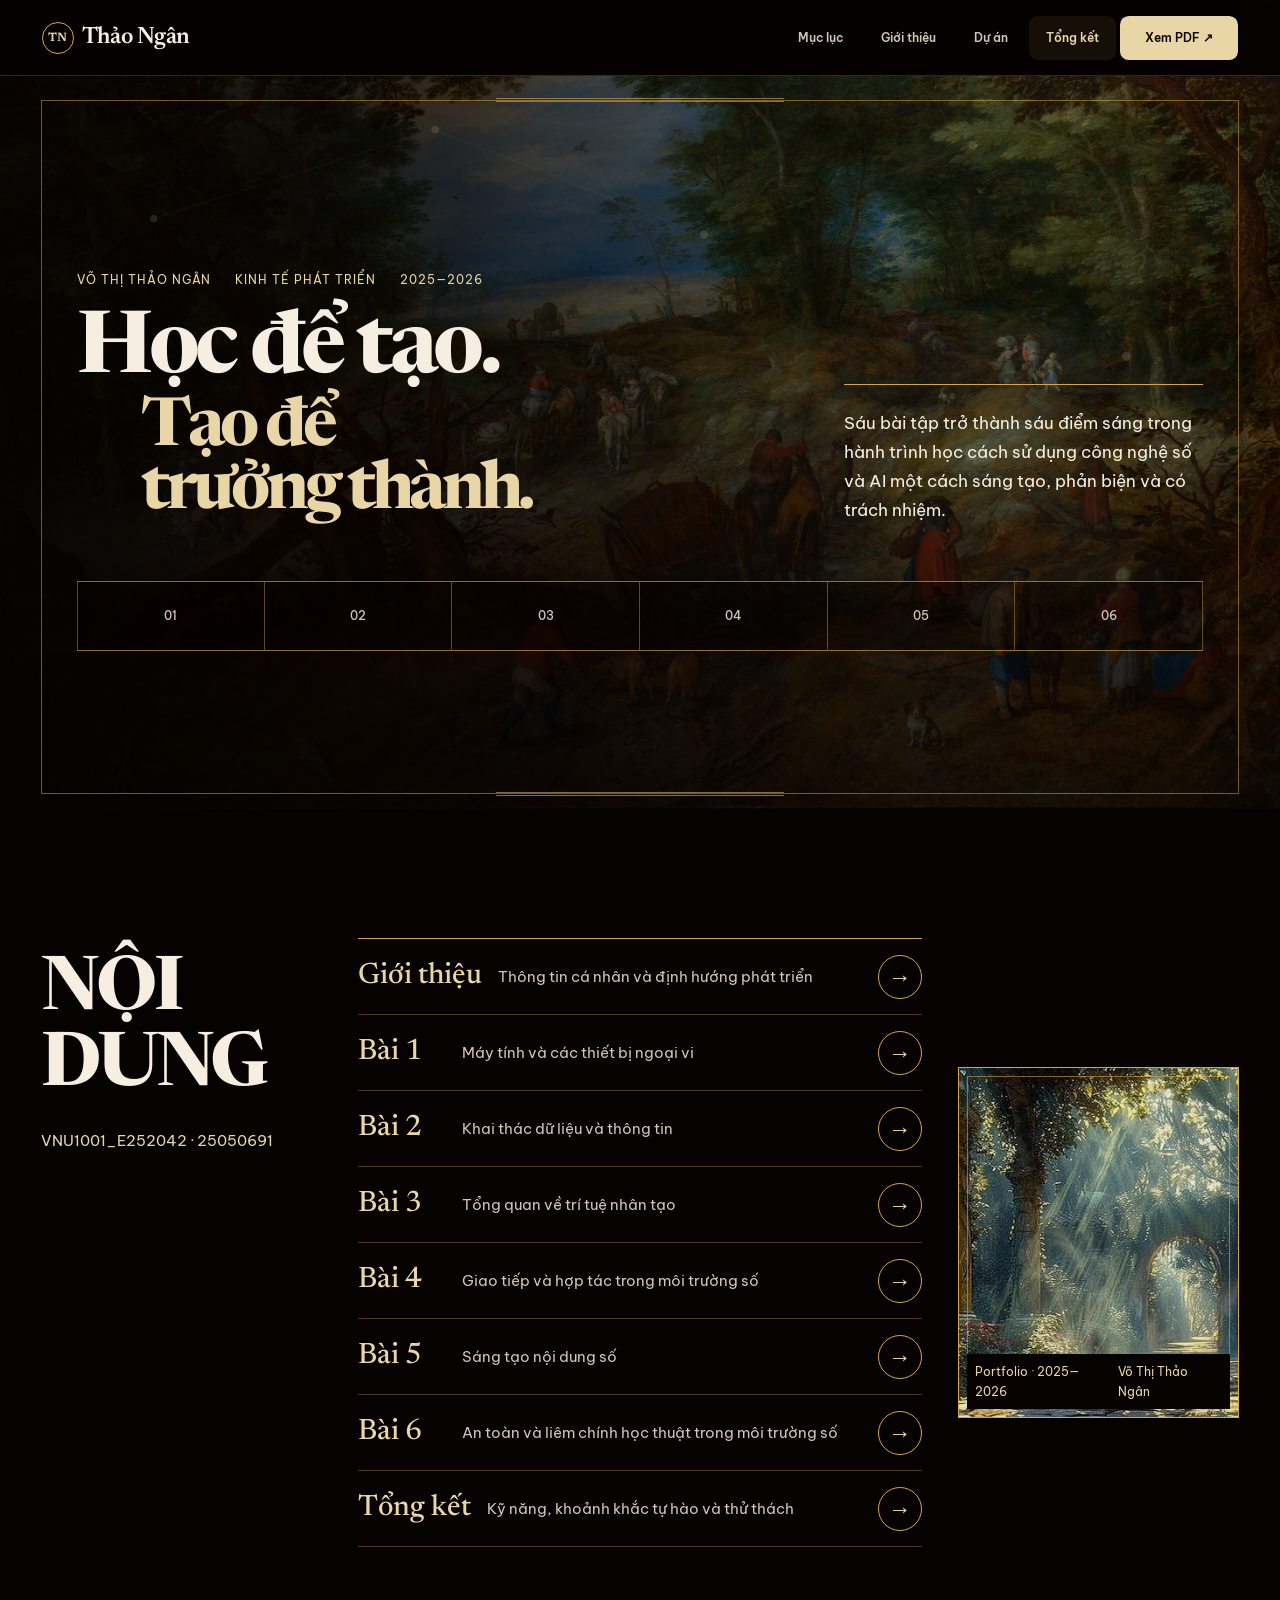
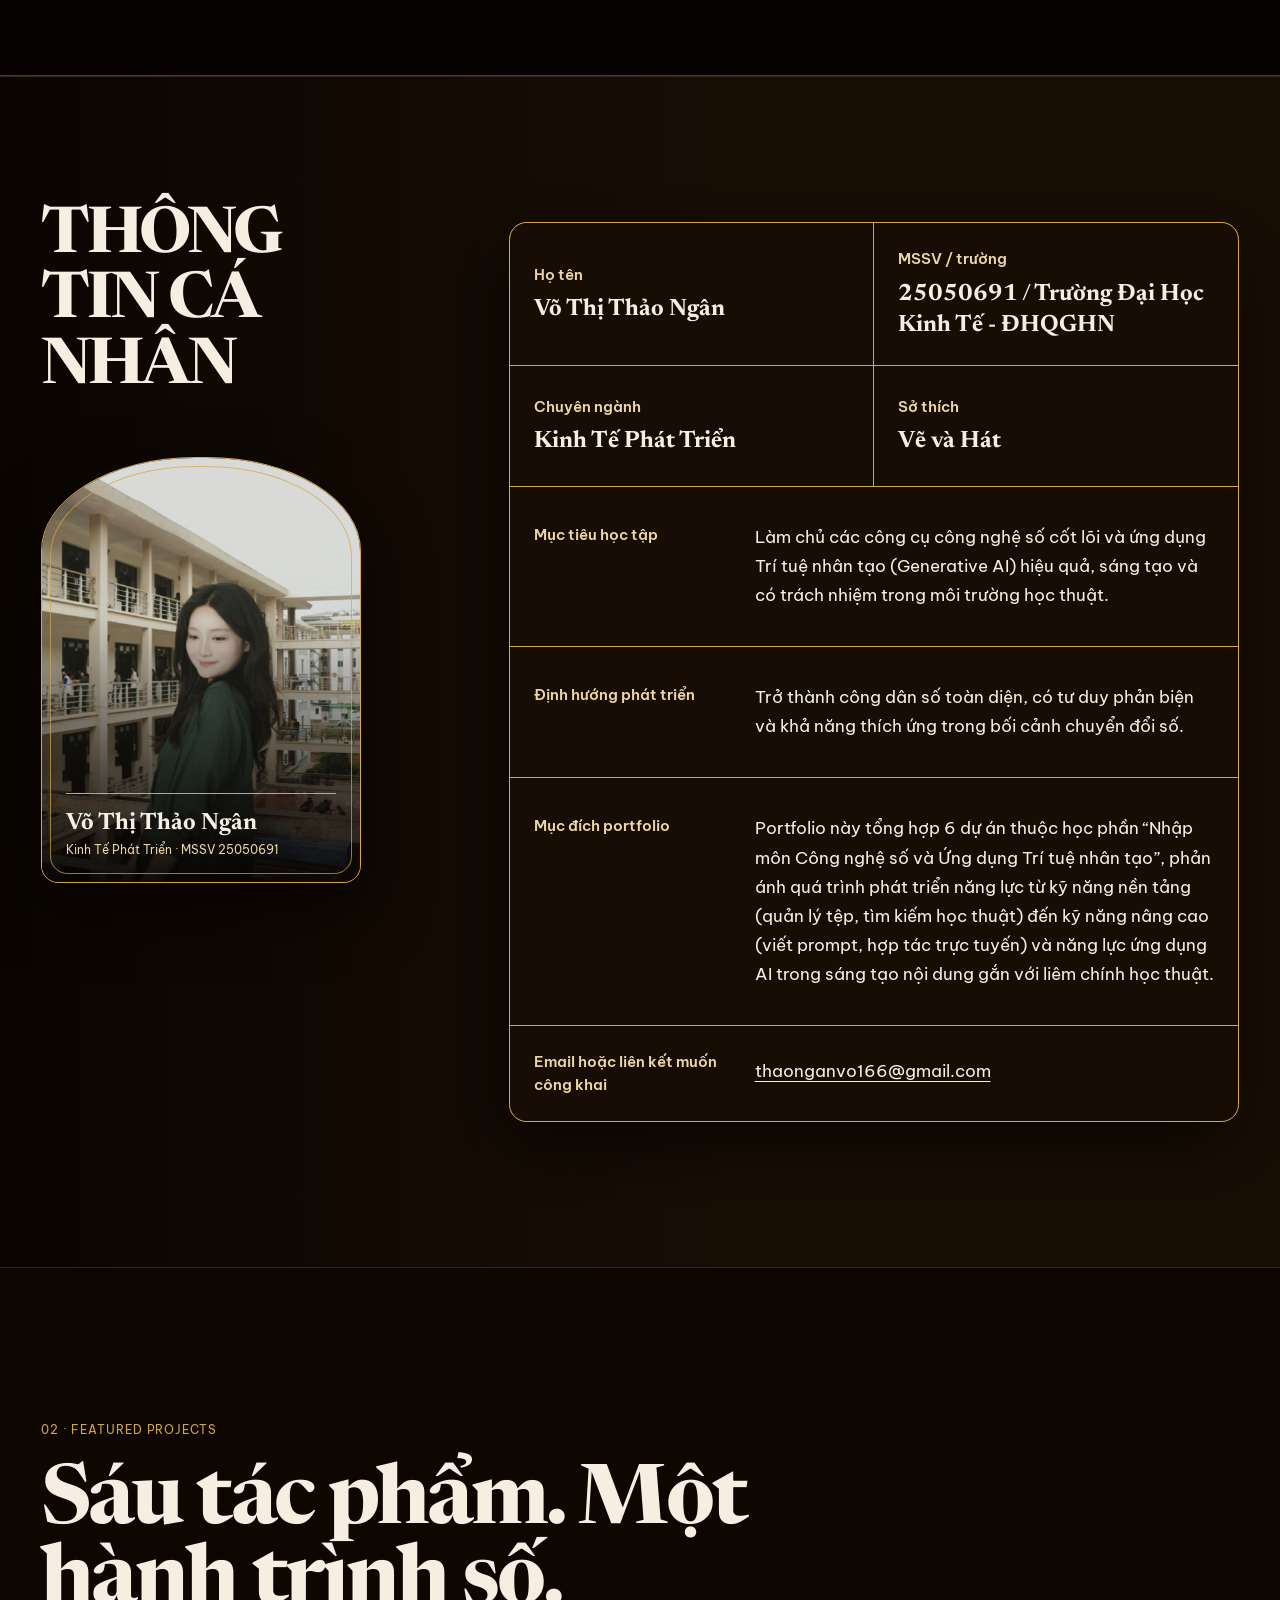
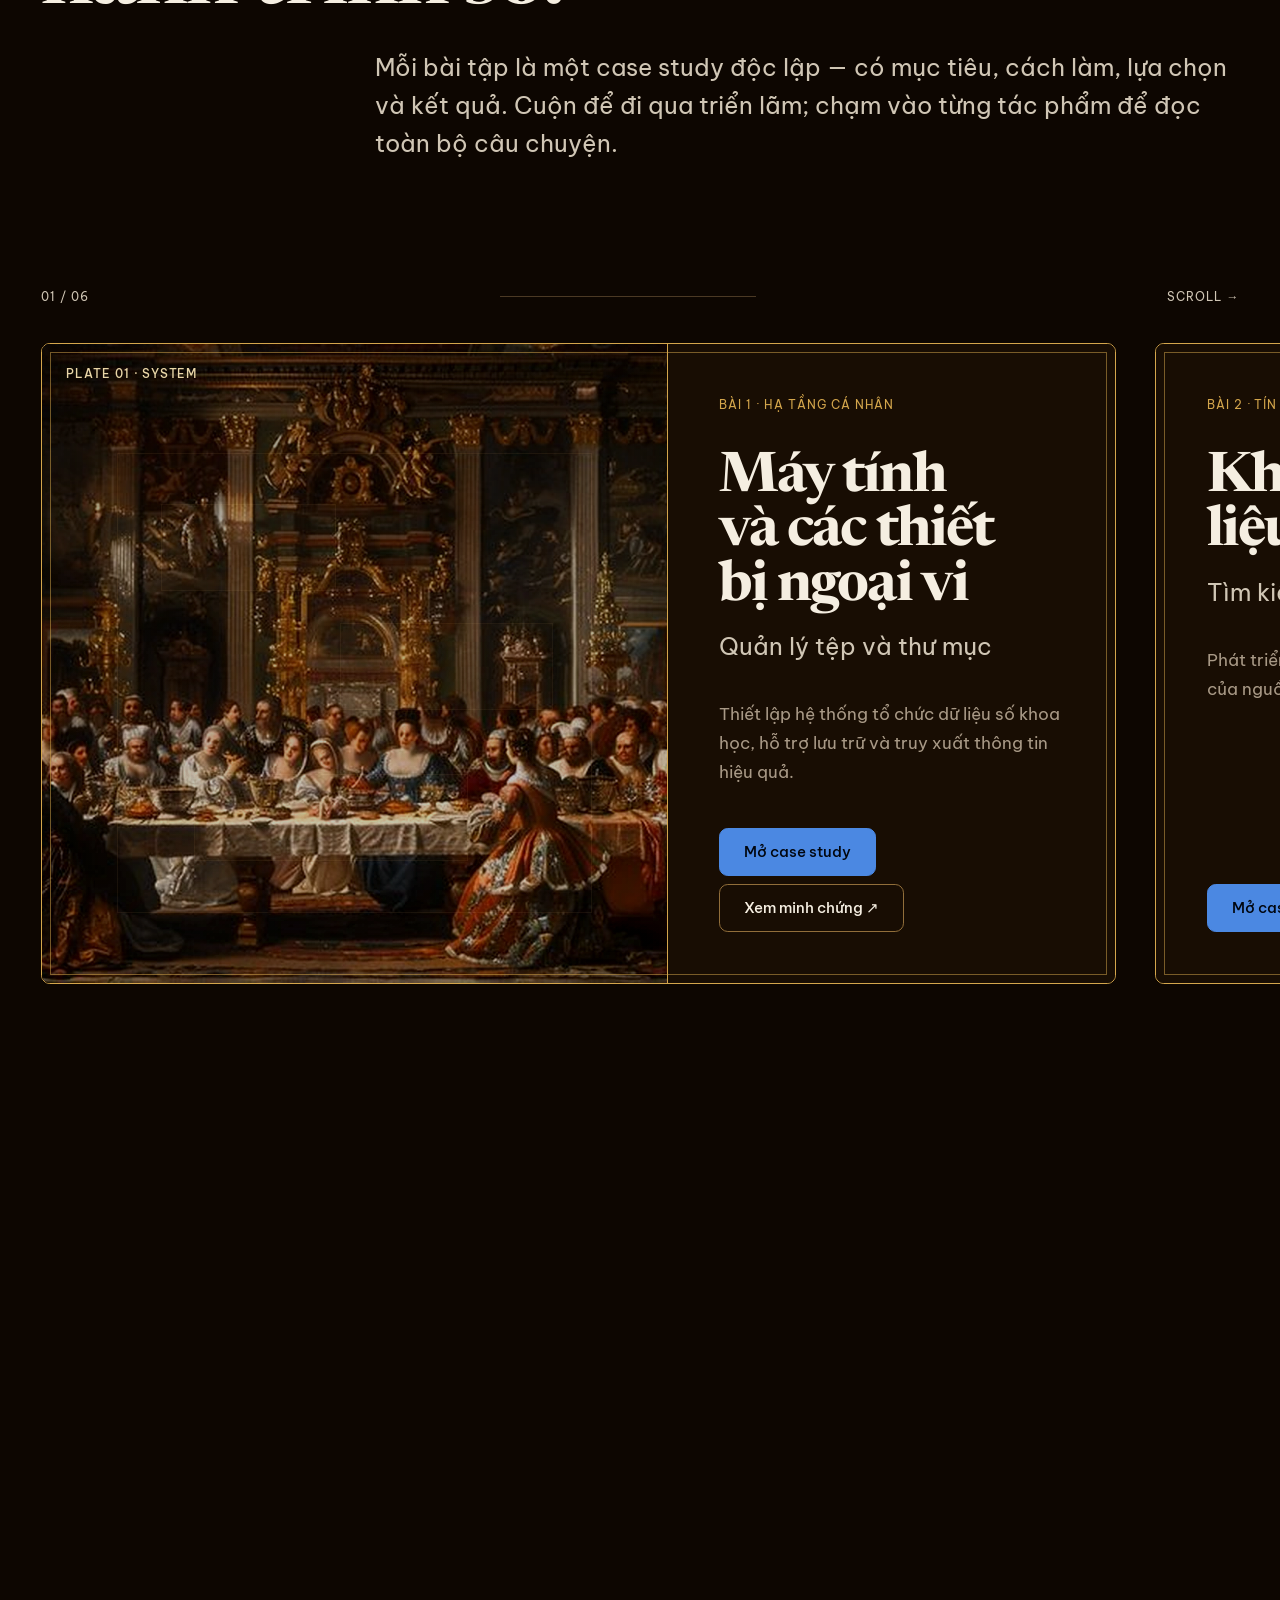
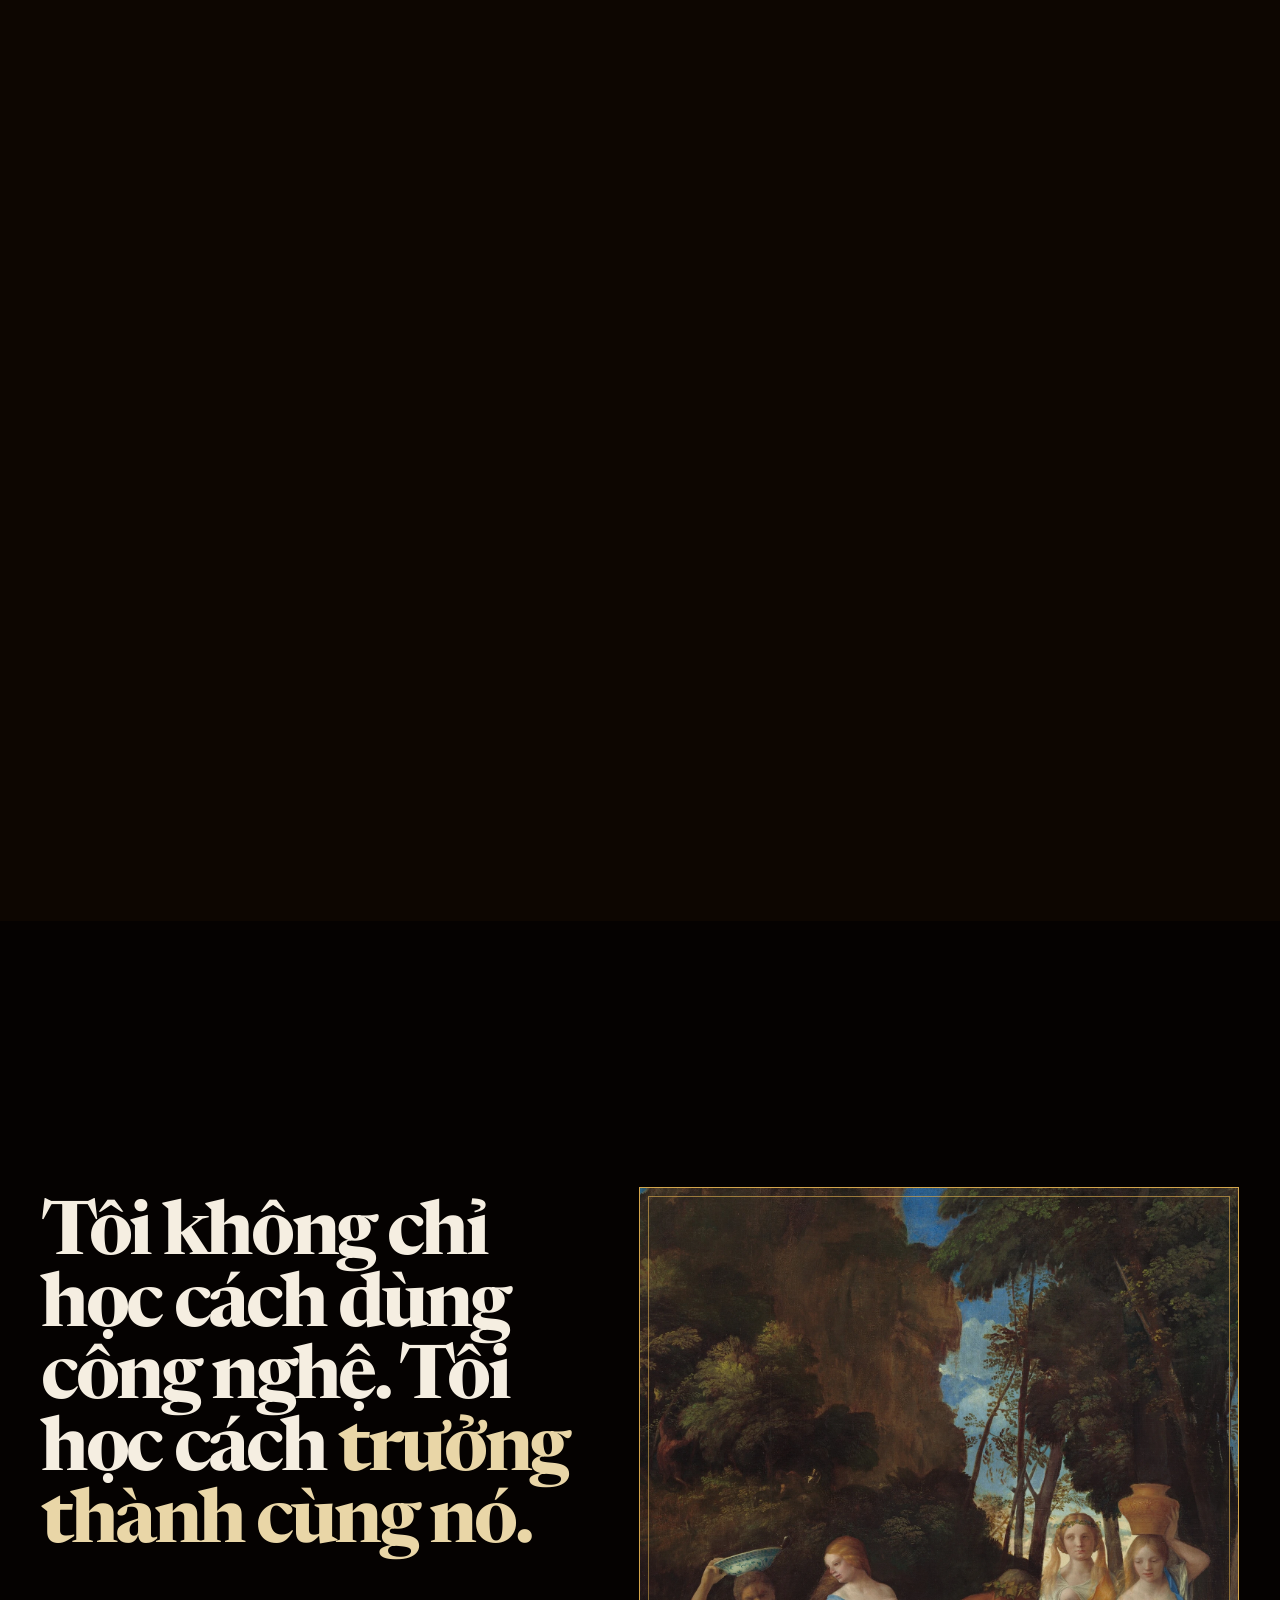
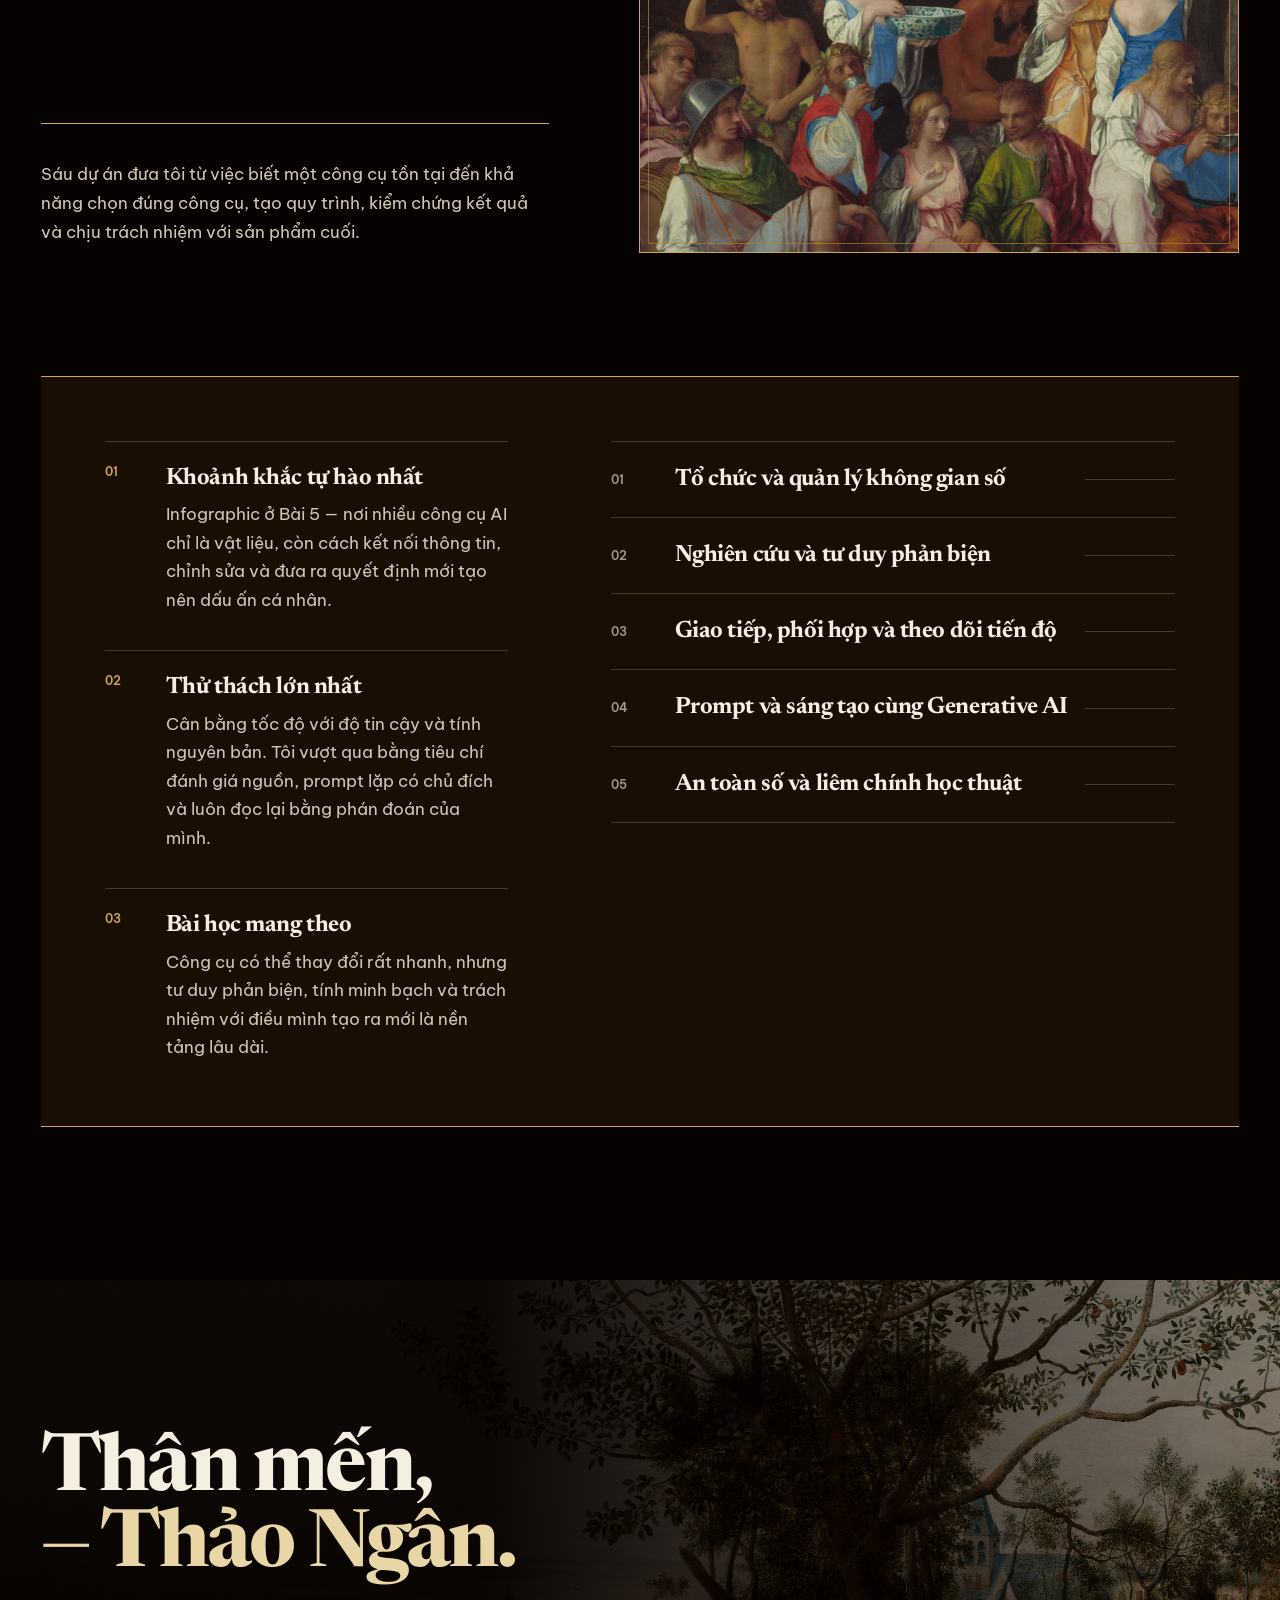
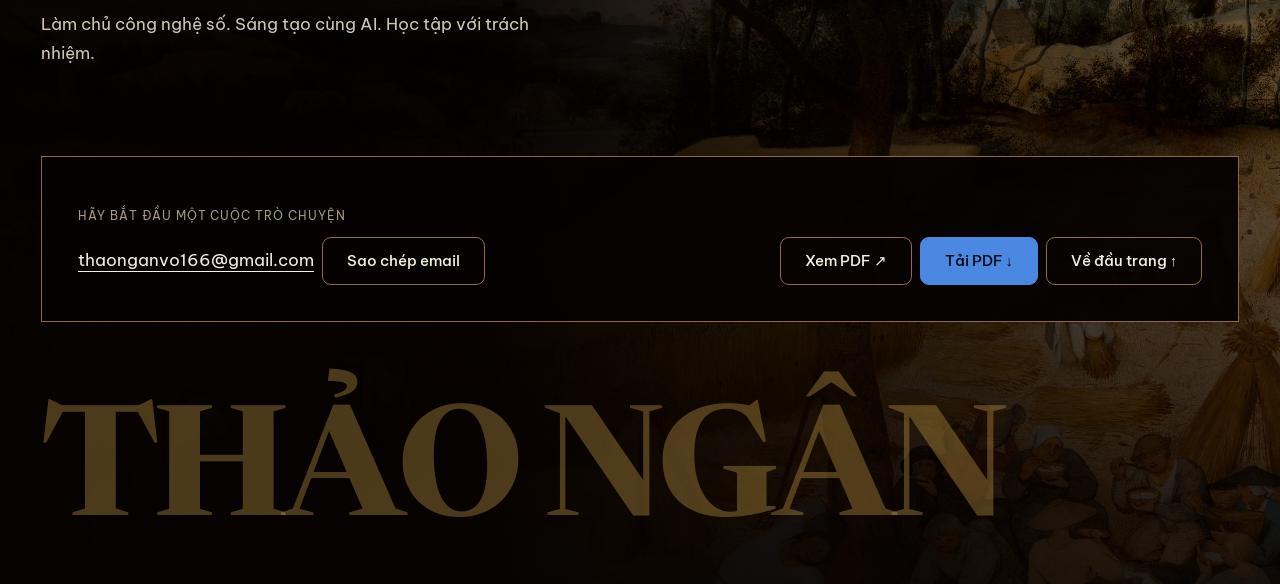
==== commit fb9cabea: "Add student portrait and publish project five evidence" ====
--- a/docs/index.html
+++ b/docs/index.html
@@ -575,7 +575,7 @@
     .film-frame video { filter: saturate(1.02) contrast(1.03) brightness(1.03); }
     .film-frame figcaption { position: relative; inset: auto; z-index: 3; min-height: 2.75rem; display: flex; align-items: center; padding: var(--space-2) var(--space-3); border-top: var(--rule) solid var(--color-metal); color: var(--color-metal-soft); background: var(--color-canvas-deep); }
 
-    /* Personal introduction · an editorial dossier awaiting the real portrait. */
+    /* Personal introduction · an editorial student dossier with a real portrait. */
     .personal-intro {
       position: relative; isolation: isolate; overflow: clip; scroll-margin-top: calc(var(--banner-height) + var(--space-5));
       padding-block: var(--space-section-room); border-block: var(--rule) solid var(--color-rule-soft); background: var(--color-surface);
@@ -591,25 +591,34 @@
       font: 700 clamp(3rem, 5vw, 5.4rem)/1.02 var(--font-display); letter-spacing: -0.045em;
     }
     .intro-monogram {
-      position: relative; display: grid; place-items: center; width: min(100%, 18rem); aspect-ratio: 4 / 5;
-      margin: var(--space-6) 0 0; border: var(--rule) solid var(--color-metal); background: var(--color-canvas-deep);
-    }
-    .intro-monogram::before { content: ""; position: absolute; inset: var(--space-2); border: var(--rule) solid color-mix(in oklch, var(--color-metal) 58%, transparent); }
-    .intro-monogram-mark { color: var(--color-metal-soft); font: 600 clamp(4rem, 8vw, 7.5rem)/1 var(--font-display); letter-spacing: -0.08em; }
+      position: relative; width: min(100%, 20rem); aspect-ratio: 3 / 4;
+      margin: var(--space-6) 0 0; overflow: hidden; border: var(--rule) solid var(--color-metal);
+      border-radius: 48% 48% var(--radius-md) var(--radius-md) / 22% 22% var(--radius-md) var(--radius-md);
+      background: var(--color-canvas-deep); box-shadow: 0 1.5rem 4rem color-mix(in oklch, var(--color-canvas-deep) 68%, transparent);
+    }
+    .intro-monogram::before { content: ""; position: absolute; inset: var(--space-2); z-index: 2; pointer-events: none; border: var(--rule) solid color-mix(in oklch, var(--color-metal) 70%, transparent); border-radius: inherit; }
+    .intro-monogram::after { content: ""; position: absolute; inset: 38% 0 0; z-index: 1; pointer-events: none; background: linear-gradient(180deg, transparent, color-mix(in oklch, var(--color-canvas-deep) 94%, transparent)); }
+    .intro-monogram img { width: 100%; height: 100%; object-fit: cover; object-position: 51% 45%; filter: saturate(0.9) contrast(1.04) brightness(0.94); transform: scale(1.015); transition: transform 450ms var(--ease-out), filter 300ms var(--ease-out); }
+    .intro-monogram:hover img { transform: scale(1.045); filter: saturate(1) contrast(1.04) brightness(0.98); }
     .intro-monogram figcaption {
-      position: absolute; inset: auto var(--space-2) var(--space-2); padding: var(--space-2); border-top: var(--rule) solid var(--color-metal);
-      color: var(--color-ink-soft); background: var(--color-canvas-deep); font-size: var(--text-xs); line-height: 1.45;
-    }
-    .intro-profile { border-top: var(--rule) solid var(--color-metal); }
+      position: absolute; inset: auto var(--space-4) var(--space-4); z-index: 3; display: grid; gap: var(--space-1); padding-top: var(--space-3); border-top: var(--rule) solid var(--color-metal);
+      color: var(--color-ink-soft); font-size: var(--text-xs); line-height: 1.45;
+    }
+    .intro-monogram figcaption strong { color: var(--color-ink); font: 700 var(--text-lg)/1.15 var(--font-display); }
+    .intro-monogram figcaption span { color: var(--color-metal-soft); }
+    .intro-profile { display: grid; grid-template-columns: repeat(2, minmax(0, 1fr)); gap: var(--rule); overflow: hidden; border: var(--rule) solid var(--color-metal); border-radius: var(--radius-md); background: var(--color-metal); box-shadow: var(--shadow-soft); }
     .intro-row {
       display: grid; grid-template-columns: minmax(9.5rem, 3fr) minmax(0, 7fr); gap: var(--space-4);
-      margin: 0; padding-block: var(--space-4); border-bottom: var(--rule) solid var(--color-rule);
-    }
+      margin: 0; padding: var(--space-4); background: color-mix(in oklch, var(--color-surface) 96%, var(--color-canvas-deep));
+    }
+    .intro-row:nth-child(-n + 4) { grid-template-columns: minmax(0, 1fr); gap: var(--space-2); min-height: 7.5rem; align-content: center; }
     .intro-row dt { color: var(--color-metal-soft); font-size: var(--text-sm); font-weight: 600; }
     .intro-row dd { min-width: 0; margin: 0; color: var(--color-ink); line-height: 1.68; }
+    .intro-row:nth-child(-n + 4) dd { font: 700 var(--text-lg)/1.32 var(--font-display); }
     .intro-row dd a { min-height: 2.75rem; display: inline-flex; align-items: center; color: inherit; text-underline-offset: 0.22em; text-decoration-thickness: var(--rule); }
     .intro-row dd a:hover, .intro-row dd a:focus-visible { color: var(--color-metal-soft); }
     .intro-row dd a:active { opacity: 0.78; }
+    .intro-row-feature, .intro-row-contact { grid-column: 1 / -1; }
     .intro-row-feature { padding-block: var(--space-5); }
     .intro-row-feature dd { max-width: 68ch; }
 
@@ -772,6 +781,8 @@
       .contents-name { display: none; }
       .contents-art { width: 100%; aspect-ratio: 16 / 10; }
       .personal-intro { padding-block: var(--space-7); }
+      .intro-profile { grid-template-columns: minmax(0, 1fr); }
+      .intro-row-feature, .intro-row-contact { grid-column: auto; }
       .intro-row { grid-template-columns: minmax(0, 1fr); gap: var(--space-2); }
       .project-track { display: grid; width: 100%; overflow: visible; }
       .project-card { width: 100%; min-width: 0; }
@@ -864,9 +875,9 @@
       <div class="shell intro-grid">
         <div class="intro-heading">
           <h2 id="introduction-title"><span>THÔNG TIN</span> <span>CÁ NHÂN</span></h2>
-          <figure class="intro-monogram">
-            <span class="intro-monogram-mark" aria-hidden="true">TN</span>
-            <figcaption>Ảnh chân dung: anh thì tôi gửi sau</figcaption>
+          <figure class="intro-monogram intro-portrait">
+            <img src="assets/thao-ngan-portrait.webp" width="960" height="1296" loading="lazy" decoding="async" alt="Ảnh chân dung Võ Thị Thảo Ngân tại khuôn viên trường đại học">
+            <figcaption><strong>Võ Thị Thảo Ngân</strong><span>Kinh Tế Phát Triển · MSSV 25050691</span></figcaption>
           </figure>
         </div>
         <dl class="intro-profile">
@@ -877,7 +888,7 @@
           <div class="intro-row intro-row-feature"><dt>Mục tiêu học tập</dt><dd>Làm chủ các công cụ công nghệ số cốt lõi và ứng dụng Trí tuệ nhân tạo (Generative AI) hiệu quả, sáng tạo và có trách nhiệm trong môi trường học thuật.</dd></div>
           <div class="intro-row intro-row-feature"><dt>Định hướng phát triển</dt><dd>Trở thành công dân số toàn diện, có tư duy phản biện và khả năng thích ứng trong bối cảnh chuyển đổi số.</dd></div>
           <div class="intro-row intro-row-feature"><dt>Mục đích portfolio</dt><dd>Portfolio này tổng hợp 6 dự án thuộc học phần “Nhập môn Công nghệ số và Ứng dụng Trí tuệ nhân tạo”, phản ánh quá trình phát triển năng lực từ kỹ năng nền tảng (quản lý tệp, tìm kiếm học thuật) đến kỹ năng nâng cao (viết prompt, hợp tác trực tuyến) và năng lực ứng dụng AI trong sáng tạo nội dung gắn với liêm chính học thuật.</dd></div>
-          <div class="intro-row"><dt>Email hoặc liên kết muốn công khai</dt><dd><a href="mailto:thaonganvo166@gmail.com">thaonganvo166@gmail.com</a></dd></div>
+          <div class="intro-row intro-row-contact"><dt>Email hoặc liên kết muốn công khai</dt><dd><a href="mailto:thaonganvo166@gmail.com">thaonganvo166@gmail.com</a></dd></div>
         </dl>
       </div>
     </section>
@@ -910,7 +921,7 @@
             </article>
             <article class="project-card" id="project-5" data-project="4">
               <div class="project-art has-painting" data-plate="PLATE 05 · CREATE"><img class="project-painting" src="assets/renaissance/garden-swing.webp" width="1472" height="774" loading="eager" decoding="async" alt=""><div class="art-collage" aria-hidden="true"><span></span><span></span><span></span></div></div>
-              <div class="project-body"><p class="project-kicker mono">Bài 5 · Từ ý tưởng đến hình</p><h3>Sáng tạo nội dung số</h3><p class="project-subtitle">Ứng dụng Generative AI sáng tạo nội dung số</p><p class="project-objective">Vận dụng chuỗi công cụ Generative AI để thiết kế ấn phẩm truyền thông có định hướng rõ ràng.</p><div class="project-actions"><button class="button button-primary open-case" type="button">Mở case study</button><span class="button" aria-disabled="true">Minh chứng đang cập nhật</span></div></div>
+              <div class="project-body"><p class="project-kicker mono">Bài 5 · Từ ý tưởng đến hình</p><h3>Sáng tạo nội dung số</h3><p class="project-subtitle">Ứng dụng Generative AI sáng tạo nội dung số</p><p class="project-objective">Vận dụng chuỗi công cụ Generative AI để thiết kế ấn phẩm truyền thông có định hướng rõ ràng.</p><div class="project-actions"><button class="button button-primary open-case" type="button">Mở case study</button><a class="button" href="https://drive.google.com/file/d/1mT5L7xJ5HeqX2FLz8X-Gw5oZDkLd0K-8/view?usp=sharing" target="_blank" rel="noopener">Xem minh chứng ↗</a></div></div>
             </article>
             <article class="project-card" id="project-6" data-project="5">
               <div class="project-art has-painting" data-plate="PLATE 06 · INTEGRITY"><img class="project-painting" src="assets/renaissance/angel-balance.webp" width="1470" height="734" loading="eager" decoding="async" alt=""><div class="art-integrity" aria-hidden="true"></div></div>
@@ -990,7 +1001,7 @@
       {title:'Khai thác dữ liệu và thông tin', subtitle:'Tìm kiếm và đánh giá thông tin', objective:'Phát triển chiến lược tìm kiếm và năng lực đánh giá độ tin cậy của nguồn tin học thuật.', process:'• Sử dụng các toán tử tìm kiếm nâng cao (AND, OR, site:, filetype:, ngoặc kép “...”) để thu thập và lọc nhiễu thông tin. • Tổng hợp 11 tài liệu từ 4 nhóm nguồn (Google Scholar, tạp chí, sách/e-book, nguồn mở). • Đánh giá độ tin cậy theo 5 tiêu chí: Tác giả – Cơ quan xuất bản – Phương pháp nghiên cứu – Trích dẫn – Mức độ cập nhật.', result:'Xem liên kết minh chứng.', tags:['Search operators','Source evaluation','Critical thinking'], link:'https://drive.google.com/file/d/1z2eaHFHucL0UFs02yWryuObVqHn_x1lB/view?usp=sharing'},
       {title:'Tổng quan về trí tuệ nhân tạo', subtitle:'Viết prompt hiệu quả trong học tập', objective:'Rèn luyện kỹ năng Prompt Engineering để khai thác Generative AI phục vụ học tập.', process:'• Thiết kế 3 cấp độ prompt (Cơ bản – Cải tiến – Nâng cao) cho 3 tác vụ: tóm tắt bài đọc, giải thích khái niệm, tạo câu hỏi ôn tập. • Áp dụng các kỹ thuật: cung cấp bối cảnh (context), quy định định dạng đầu ra, role-prompting, few-shot.', result:'Xem liên kết minh chứng.', tags:['Prompt engineering','Few-shot','AI literacy'], link:'https://drive.google.com/file/d/1a8oR4AcsOg7bUMDUJZVECrRbi11Dwm7B/view?usp=sharing'},
       {title:'Giao tiếp và hợp tác trong môi trường số', subtitle:'Sử dụng công cụ hợp tác trực tuyến', objective:'Ứng dụng công cụ số để quản lý và phối hợp làm việc nhóm hiệu quả.', process:'• Tổ chức công việc trên Trello (phân công, nhãn/labels, thời hạn/deadlines). • Soạn thảo và chỉnh sửa đồng thời trên Google Docs; quản lý tệp trên Google Drive. • Trao đổi và thống nhất nhiệm vụ qua Zalo.', result:'Xem liên kết minh chứng.', tags:['Trello','Google Workspace','Teamwork'], link:'https://drive.google.com/file/d/1XJlSyF8H4wUwqut-JIsW4cLQWdmEHhV4/view?usp=sharing'},
-      {title:'Sáng tạo nội dung số', subtitle:'Ứng dụng Generative AI sáng tạo nội dung số', objective:'Vận dụng chuỗi công cụ Generative AI để thiết kế ấn phẩm truyền thông có định hướng rõ ràng.', process:'• Thực hiện infographic “Sinh viên và An toàn không gian mạng”. • Phối hợp công cụ: ChatGPT (lên dàn ý và nội dung), Midjourney/DALL·E (tạo hình minh hoạ), Canva AI (dàn bố cục). • Điều chỉnh thủ công để đảm bảo tính nhất quán, đúng mục tiêu truyền thông và dấu ấn cá nhân.', result:'Tạm chưa có.', tags:['Generative AI','Infographic','Art direction'], link:''},
+      {title:'Sáng tạo nội dung số', subtitle:'Ứng dụng Generative AI sáng tạo nội dung số', objective:'Vận dụng chuỗi công cụ Generative AI để thiết kế ấn phẩm truyền thông có định hướng rõ ràng.', process:'• Thực hiện infographic “Sinh viên và An toàn không gian mạng”. • Phối hợp công cụ: ChatGPT (lên dàn ý và nội dung), Midjourney/DALL·E (tạo hình minh hoạ), Canva AI (dàn bố cục). • Điều chỉnh thủ công để đảm bảo tính nhất quán, đúng mục tiêu truyền thông và dấu ấn cá nhân.', result:'Xem liên kết minh chứng.', tags:['Generative AI','Infographic','Art direction'], link:'https://drive.google.com/file/d/1mT5L7xJ5HeqX2FLz8X-Gw5oZDkLd0K-8/view?usp=sharing'},
       {title:'An toàn và liêm chính học thuật trong môi trường số', subtitle:'An toàn và liêm chính học thuật', objective:'Hình thành nguyên tắc sử dụng AI có trách nhiệm trong học tập và nghiên cứu.', process:'• Tìm hiểu chính sách/quy định liên quan đến AI trong môi trường đại học. • Phân tích ranh giới giữa “hỗ trợ học tập” và “gian lận/đạo văn”; nhận diện rủi ro như hallucination và vấn đề bản quyền. • Xây dựng bộ 6 nguyên tắc cá nhân để định hướng cách sử dụng AI.', result:'Tạm chưa có.', tags:['Academic integrity','AI safety','Digital ethics'], link:''}
     ];
     const caseArtifacts = ['Bài 1 · Quản lý tệp và thư mục','Bài 2 · Tìm kiếm và đánh giá thông tin','Bài 3 · Viết prompt hiệu quả','Bài 4 · Hợp tác trực tuyến','Bài 5 · Sáng tạo nội dung số','Bài 6 · Liêm chính học thuật'];
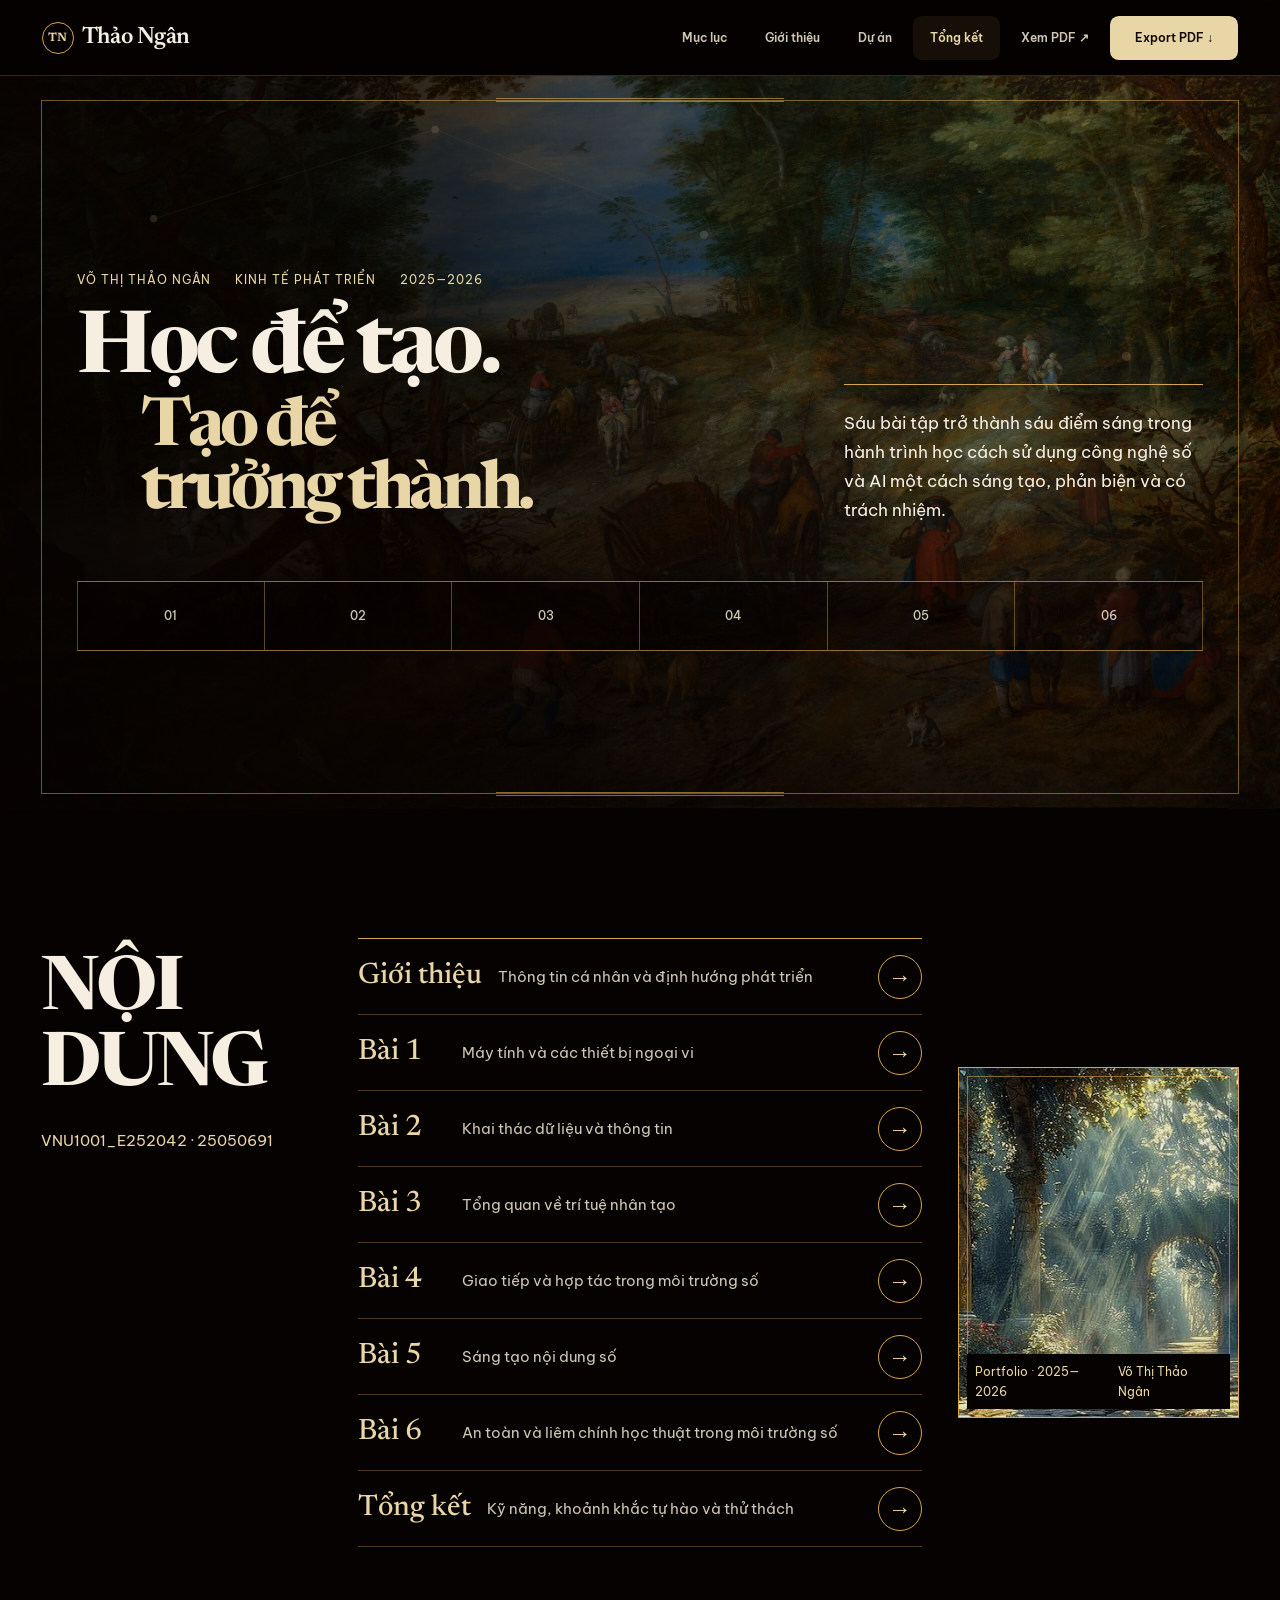
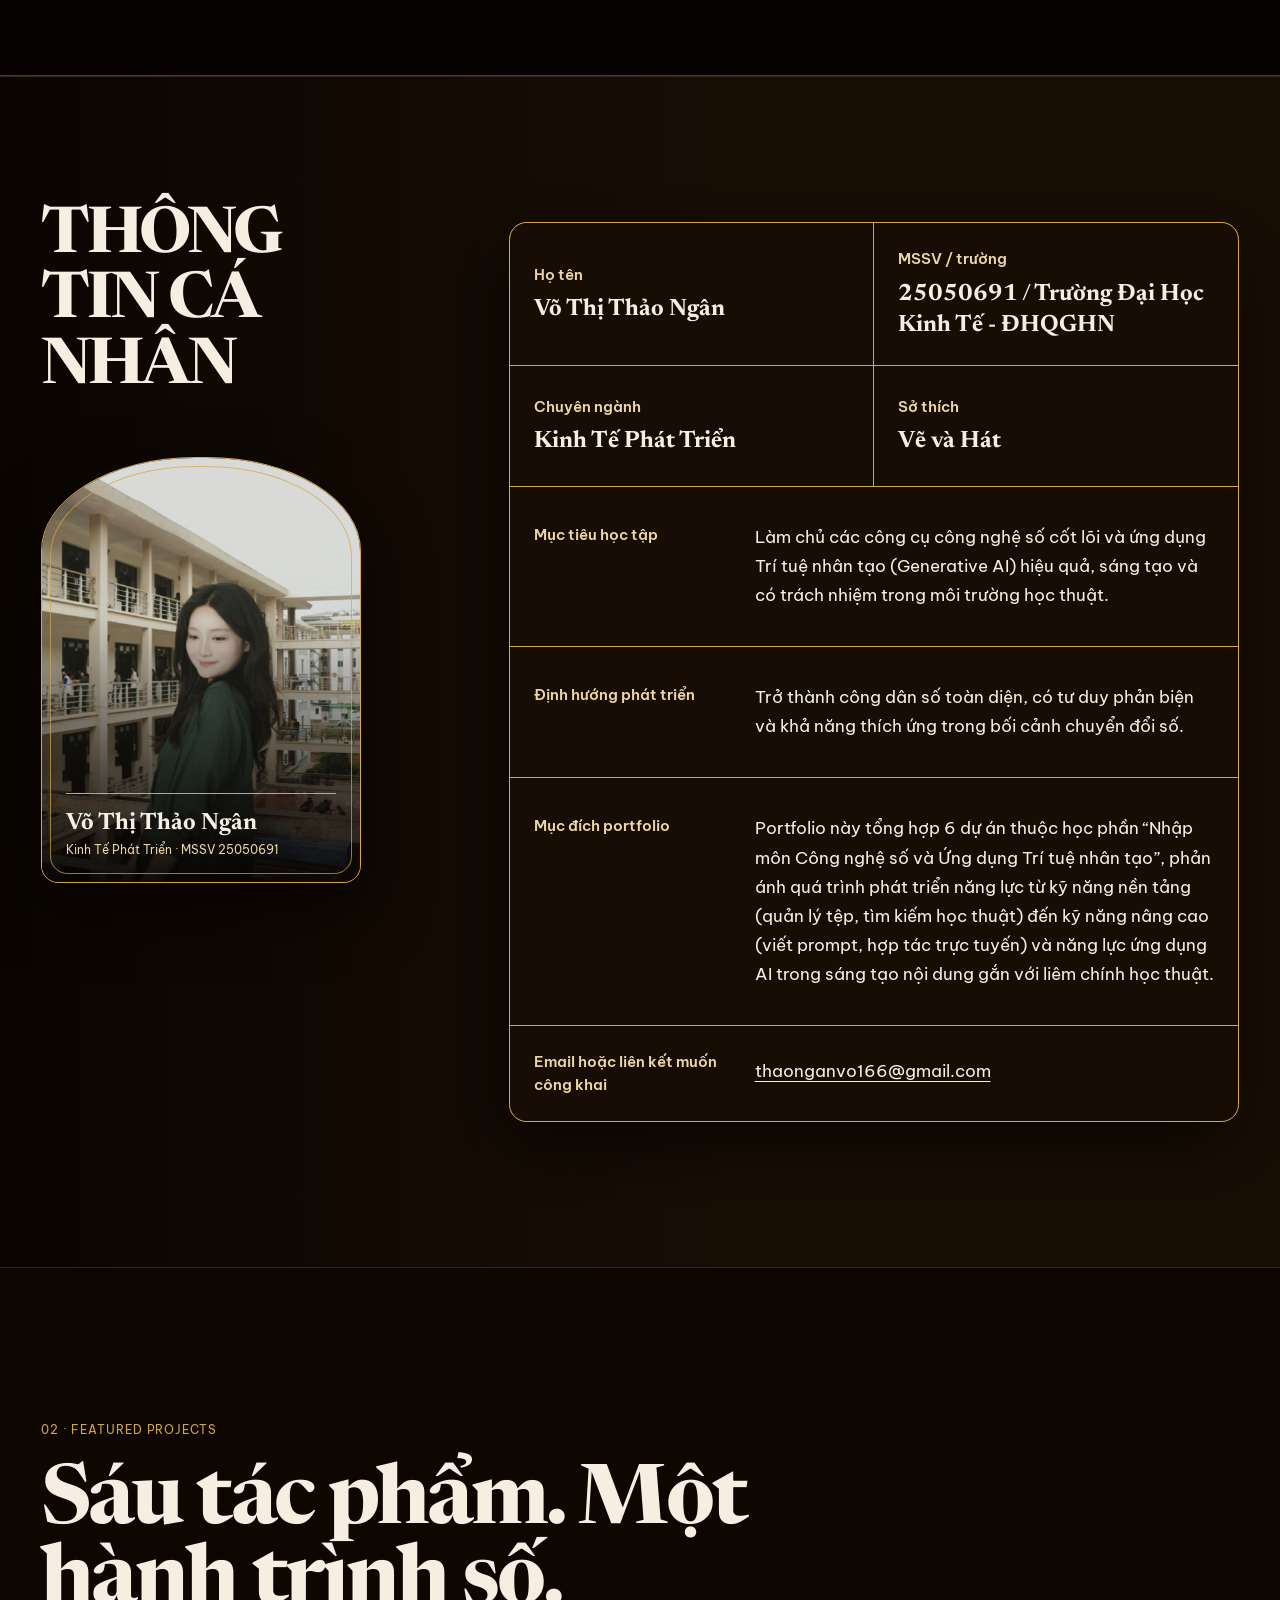
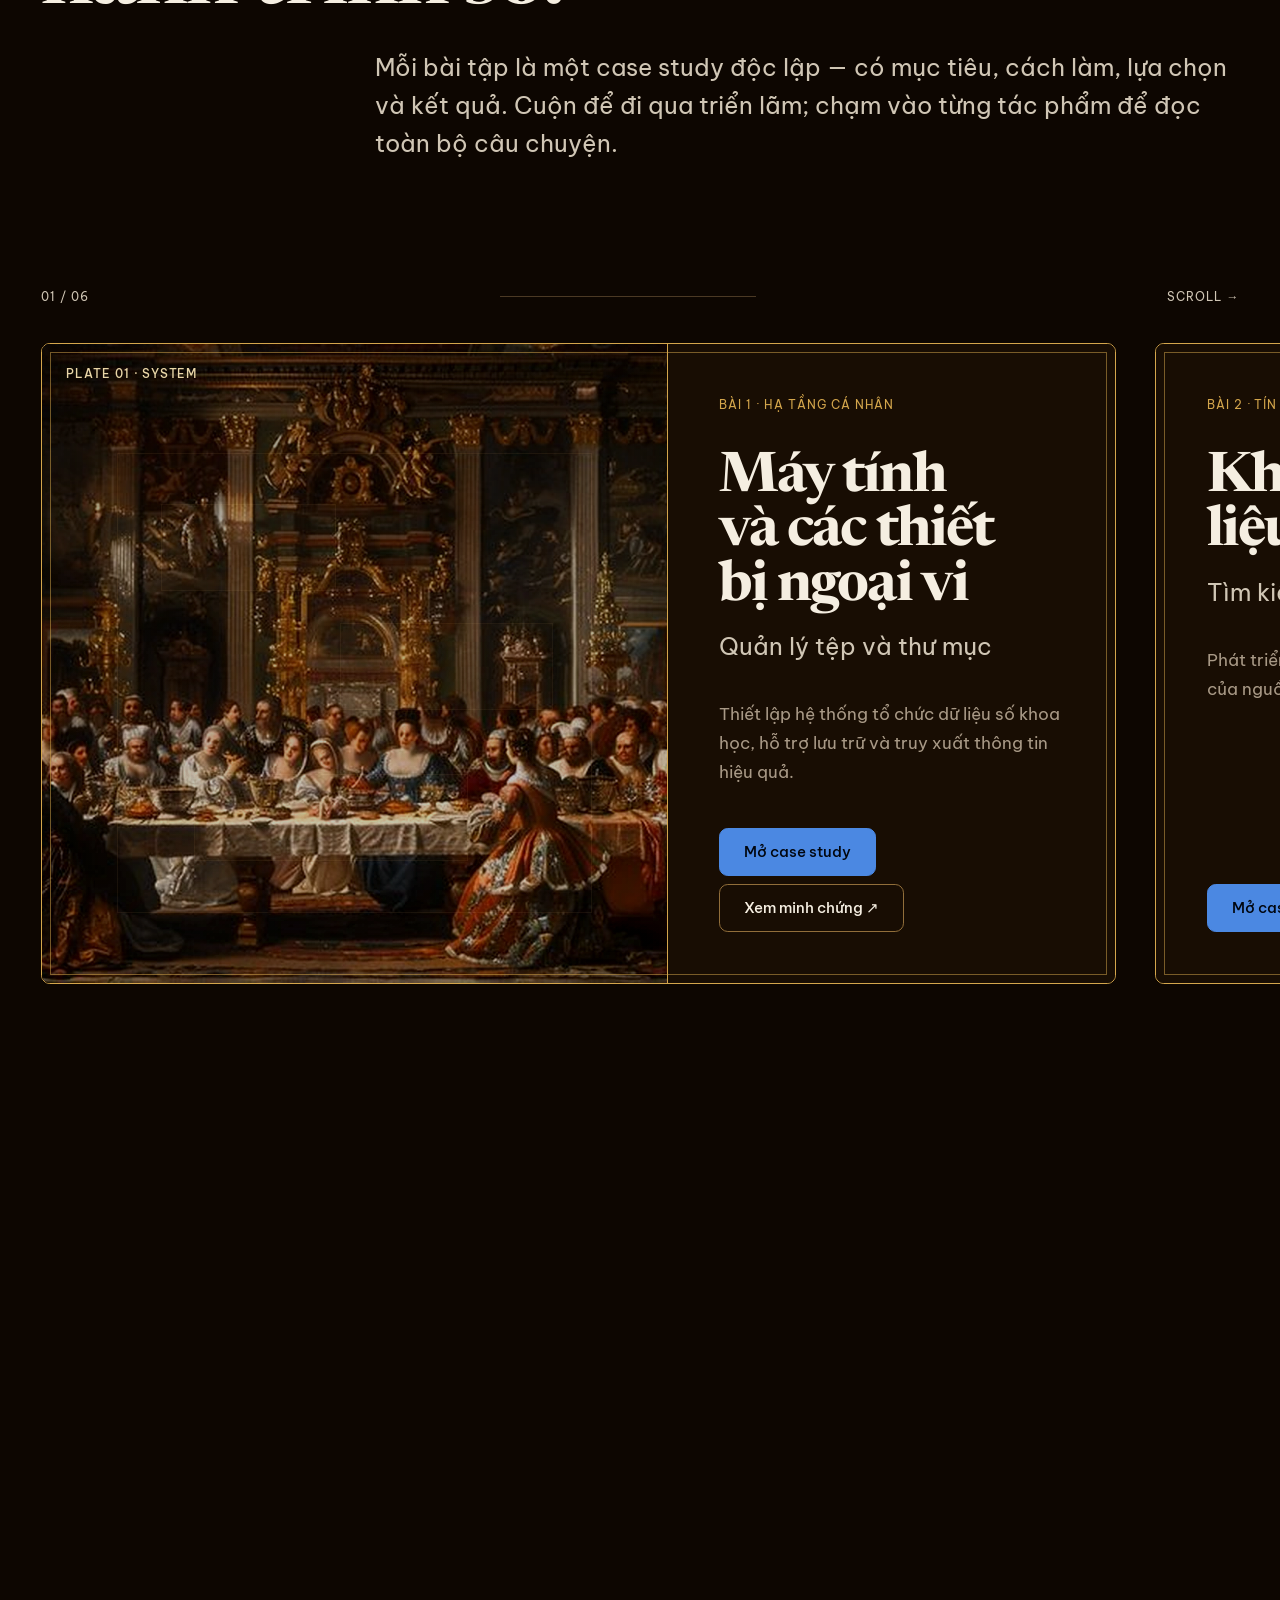
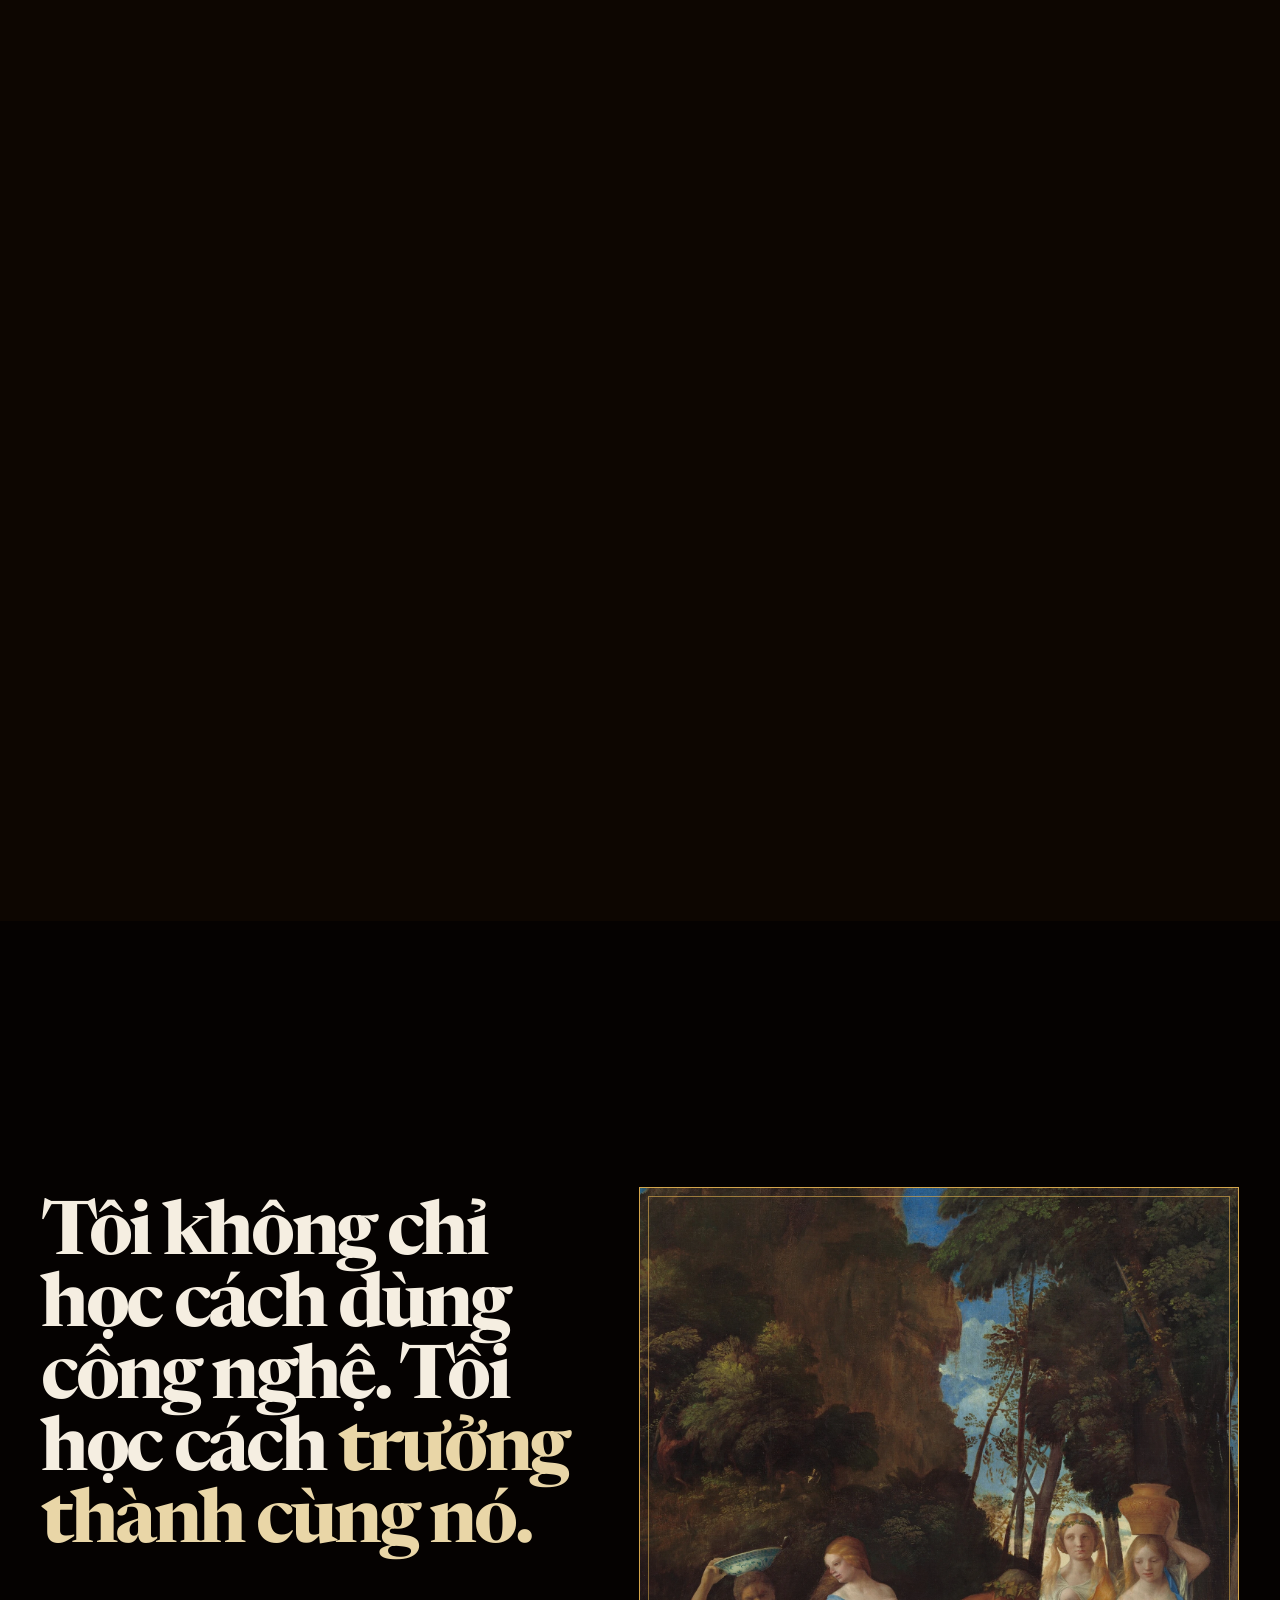
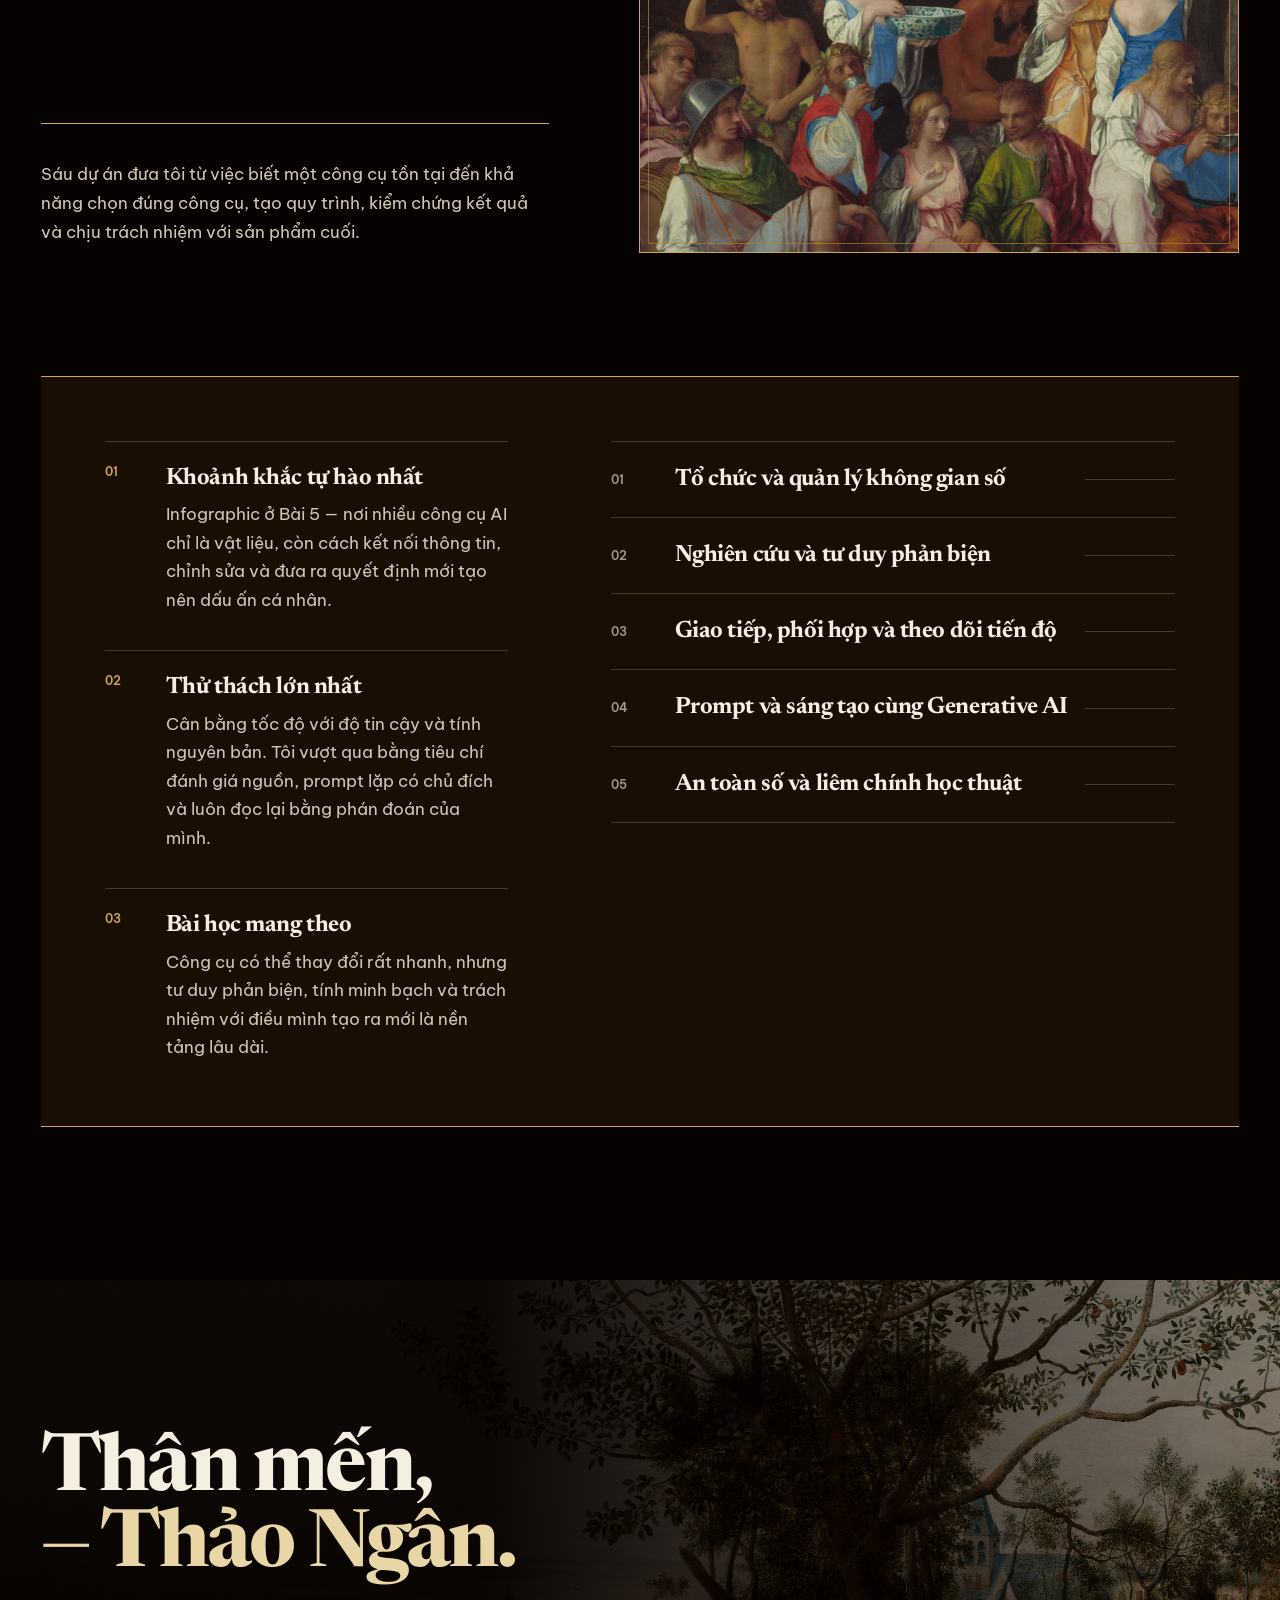
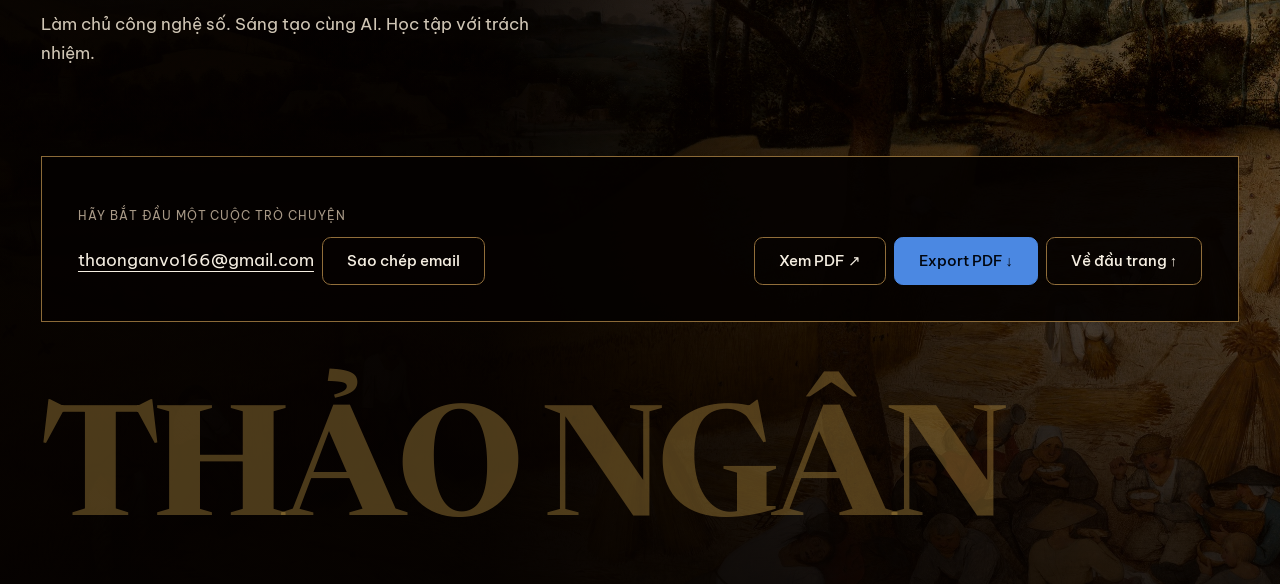
==== commit 7a5f9748: "Add PDF export action and reduce submission size" ====
--- a/docs/index.html
+++ b/docs/index.html
@@ -824,7 +824,8 @@
         <a class="nav-link" href="#introduction">Giới thiệu</a>
         <a class="nav-link" href="#projects">Dự án</a>
         <a class="nav-link" href="#reflection">Tổng kết</a>
-        <a class="nav-pdf" href="vo-thi-thao-ngan-portfolio.pdf" target="_blank" rel="noopener">Xem PDF ↗</a>
+        <a class="nav-link" href="vo-thi-thao-ngan-portfolio.pdf" target="_blank" rel="noopener">Xem PDF ↗</a>
+        <a class="nav-pdf" href="vo-thi-thao-ngan-portfolio.pdf" download="vo-thi-thao-ngan-portfolio.pdf" aria-label="Export PDF portfolio">Export PDF ↓</a>
       </div>
     </div>
   </nav>
@@ -925,7 +926,7 @@
             </article>
             <article class="project-card" id="project-6" data-project="5">
               <div class="project-art has-painting" data-plate="PLATE 06 · INTEGRITY"><img class="project-painting" src="assets/renaissance/angel-balance.webp" width="1470" height="734" loading="eager" decoding="async" alt=""><div class="art-integrity" aria-hidden="true"></div></div>
-              <div class="project-body"><p class="project-kicker mono">Bài 6 · Ranh giới trách nhiệm</p><h3>An toàn và liêm chính học thuật trong môi trường số</h3><p class="project-subtitle">An toàn và liêm chính học thuật</p><p class="project-objective">Hình thành nguyên tắc sử dụng AI có trách nhiệm trong học tập và nghiên cứu.</p><div class="project-actions"><button class="button button-primary open-case" type="button">Mở case study</button><span class="button" aria-disabled="true">Minh chứng đang cập nhật</span></div></div>
+              <div class="project-body"><p class="project-kicker mono">Bài 6 · Ranh giới trách nhiệm</p><h3>An toàn và liêm chính học thuật trong môi trường số</h3><p class="project-subtitle">An toàn và liêm chính học thuật</p><p class="project-objective">Hình thành nguyên tắc sử dụng AI có trách nhiệm trong học tập và nghiên cứu.</p><div class="project-actions"><button class="button button-primary open-case" type="button">Mở case study</button><a class="button" href="https://drive.google.com/file/d/11UpPsk2ea3OftrxSrFgT1ftHmSzELway/view?usp=sharing" target="_blank" rel="noopener">Xem minh chứng ↗</a></div></div>
             </article>
           </div>
         </div>
@@ -970,7 +971,7 @@
       <p class="footer-letter-note">Làm chủ công nghệ số. Sáng tạo cùng AI. Học tập với trách nhiệm.</p>
       <div class="footer-bottom">
         <div><p class="mono muted">Hãy bắt đầu một cuộc trò chuyện</p><div class="footer-contact"><a href="mailto:thaonganvo166@gmail.com">thaonganvo166@gmail.com</a><button class="button copy-email" type="button" data-state="idle">Sao chép email</button></div></div>
-        <div class="footer-actions"><a class="button" href="vo-thi-thao-ngan-portfolio.pdf" target="_blank" rel="noopener">Xem PDF ↗</a><a class="button button-primary" href="vo-thi-thao-ngan-portfolio.pdf" download>Tải PDF ↓</a><a class="button" href="#top">Về đầu trang ↑</a></div>
+        <div class="footer-actions"><a class="button" href="vo-thi-thao-ngan-portfolio.pdf" target="_blank" rel="noopener">Xem PDF ↗</a><a class="button button-primary" href="vo-thi-thao-ngan-portfolio.pdf" download="vo-thi-thao-ngan-portfolio.pdf" aria-label="Export PDF portfolio">Export PDF ↓</a><a class="button" href="#top">Về đầu trang ↑</a></div>
       </div>
       <div class="footer-wordmark" aria-hidden="true">THẢO NGÂN</div>
     </div>
@@ -1002,7 +1003,7 @@
       {title:'Tổng quan về trí tuệ nhân tạo', subtitle:'Viết prompt hiệu quả trong học tập', objective:'Rèn luyện kỹ năng Prompt Engineering để khai thác Generative AI phục vụ học tập.', process:'• Thiết kế 3 cấp độ prompt (Cơ bản – Cải tiến – Nâng cao) cho 3 tác vụ: tóm tắt bài đọc, giải thích khái niệm, tạo câu hỏi ôn tập. • Áp dụng các kỹ thuật: cung cấp bối cảnh (context), quy định định dạng đầu ra, role-prompting, few-shot.', result:'Xem liên kết minh chứng.', tags:['Prompt engineering','Few-shot','AI literacy'], link:'https://drive.google.com/file/d/1a8oR4AcsOg7bUMDUJZVECrRbi11Dwm7B/view?usp=sharing'},
       {title:'Giao tiếp và hợp tác trong môi trường số', subtitle:'Sử dụng công cụ hợp tác trực tuyến', objective:'Ứng dụng công cụ số để quản lý và phối hợp làm việc nhóm hiệu quả.', process:'• Tổ chức công việc trên Trello (phân công, nhãn/labels, thời hạn/deadlines). • Soạn thảo và chỉnh sửa đồng thời trên Google Docs; quản lý tệp trên Google Drive. • Trao đổi và thống nhất nhiệm vụ qua Zalo.', result:'Xem liên kết minh chứng.', tags:['Trello','Google Workspace','Teamwork'], link:'https://drive.google.com/file/d/1XJlSyF8H4wUwqut-JIsW4cLQWdmEHhV4/view?usp=sharing'},
       {title:'Sáng tạo nội dung số', subtitle:'Ứng dụng Generative AI sáng tạo nội dung số', objective:'Vận dụng chuỗi công cụ Generative AI để thiết kế ấn phẩm truyền thông có định hướng rõ ràng.', process:'• Thực hiện infographic “Sinh viên và An toàn không gian mạng”. • Phối hợp công cụ: ChatGPT (lên dàn ý và nội dung), Midjourney/DALL·E (tạo hình minh hoạ), Canva AI (dàn bố cục). • Điều chỉnh thủ công để đảm bảo tính nhất quán, đúng mục tiêu truyền thông và dấu ấn cá nhân.', result:'Xem liên kết minh chứng.', tags:['Generative AI','Infographic','Art direction'], link:'https://drive.google.com/file/d/1mT5L7xJ5HeqX2FLz8X-Gw5oZDkLd0K-8/view?usp=sharing'},
-      {title:'An toàn và liêm chính học thuật trong môi trường số', subtitle:'An toàn và liêm chính học thuật', objective:'Hình thành nguyên tắc sử dụng AI có trách nhiệm trong học tập và nghiên cứu.', process:'• Tìm hiểu chính sách/quy định liên quan đến AI trong môi trường đại học. • Phân tích ranh giới giữa “hỗ trợ học tập” và “gian lận/đạo văn”; nhận diện rủi ro như hallucination và vấn đề bản quyền. • Xây dựng bộ 6 nguyên tắc cá nhân để định hướng cách sử dụng AI.', result:'Tạm chưa có.', tags:['Academic integrity','AI safety','Digital ethics'], link:''}
+      {title:'An toàn và liêm chính học thuật trong môi trường số', subtitle:'An toàn và liêm chính học thuật', objective:'Hình thành nguyên tắc sử dụng AI có trách nhiệm trong học tập và nghiên cứu.', process:'• Tìm hiểu chính sách/quy định liên quan đến AI trong môi trường đại học. • Phân tích ranh giới giữa “hỗ trợ học tập” và “gian lận/đạo văn”; nhận diện rủi ro như hallucination và vấn đề bản quyền. • Xây dựng bộ 6 nguyên tắc cá nhân để định hướng cách sử dụng AI.', result:'Xem liên kết minh chứng.', tags:['Academic integrity','AI safety','Digital ethics'], link:'https://drive.google.com/file/d/11UpPsk2ea3OftrxSrFgT1ftHmSzELway/view?usp=sharing'}
     ];
     const caseArtifacts = ['Bài 1 · Quản lý tệp và thư mục','Bài 2 · Tìm kiếm và đánh giá thông tin','Bài 3 · Viết prompt hiệu quả','Bài 4 · Hợp tác trực tuyến','Bài 5 · Sáng tạo nội dung số','Bài 6 · Liêm chính học thuật'];
     const casePlates = ['PLATE 01 · SYSTEM','PLATE 02 · SIGNAL','PLATE 03 · PROMPT','PLATE 04 · TOGETHER','PLATE 05 · CREATE','PLATE 06 · INTEGRITY'];
